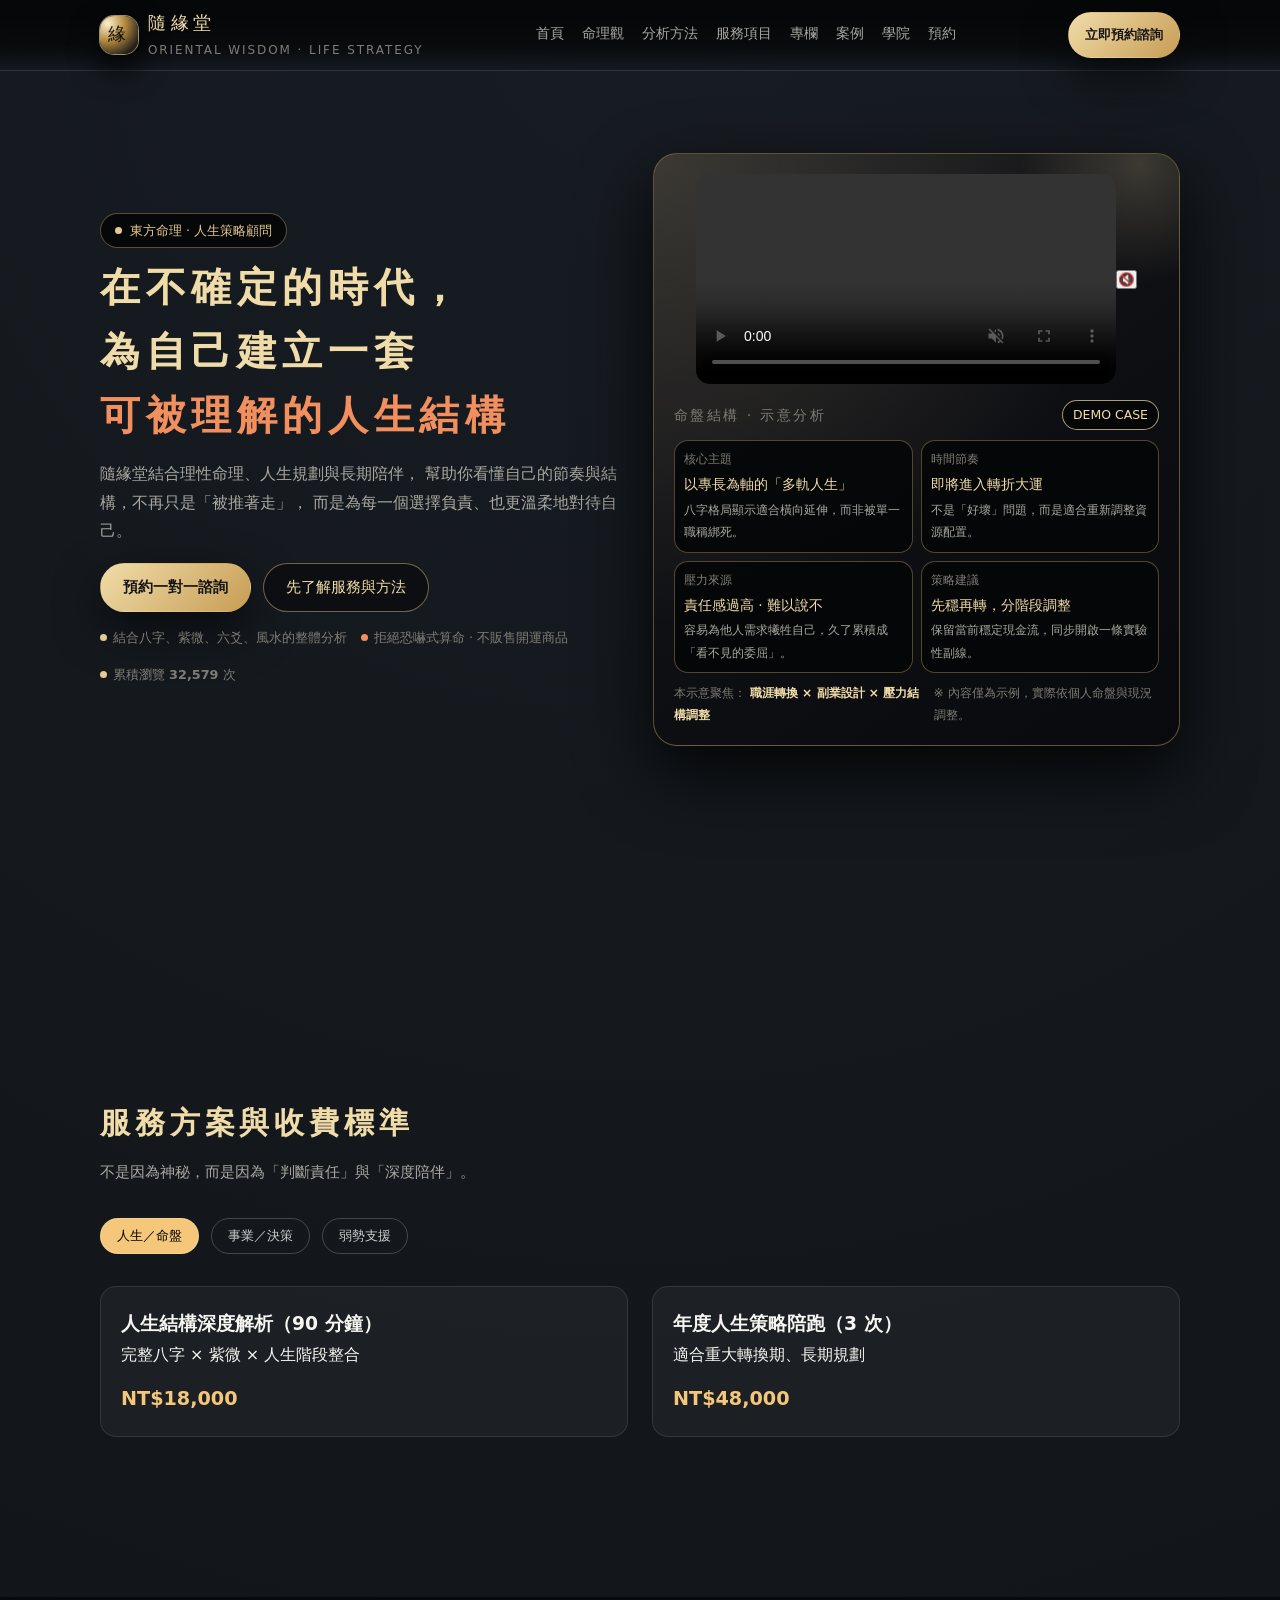
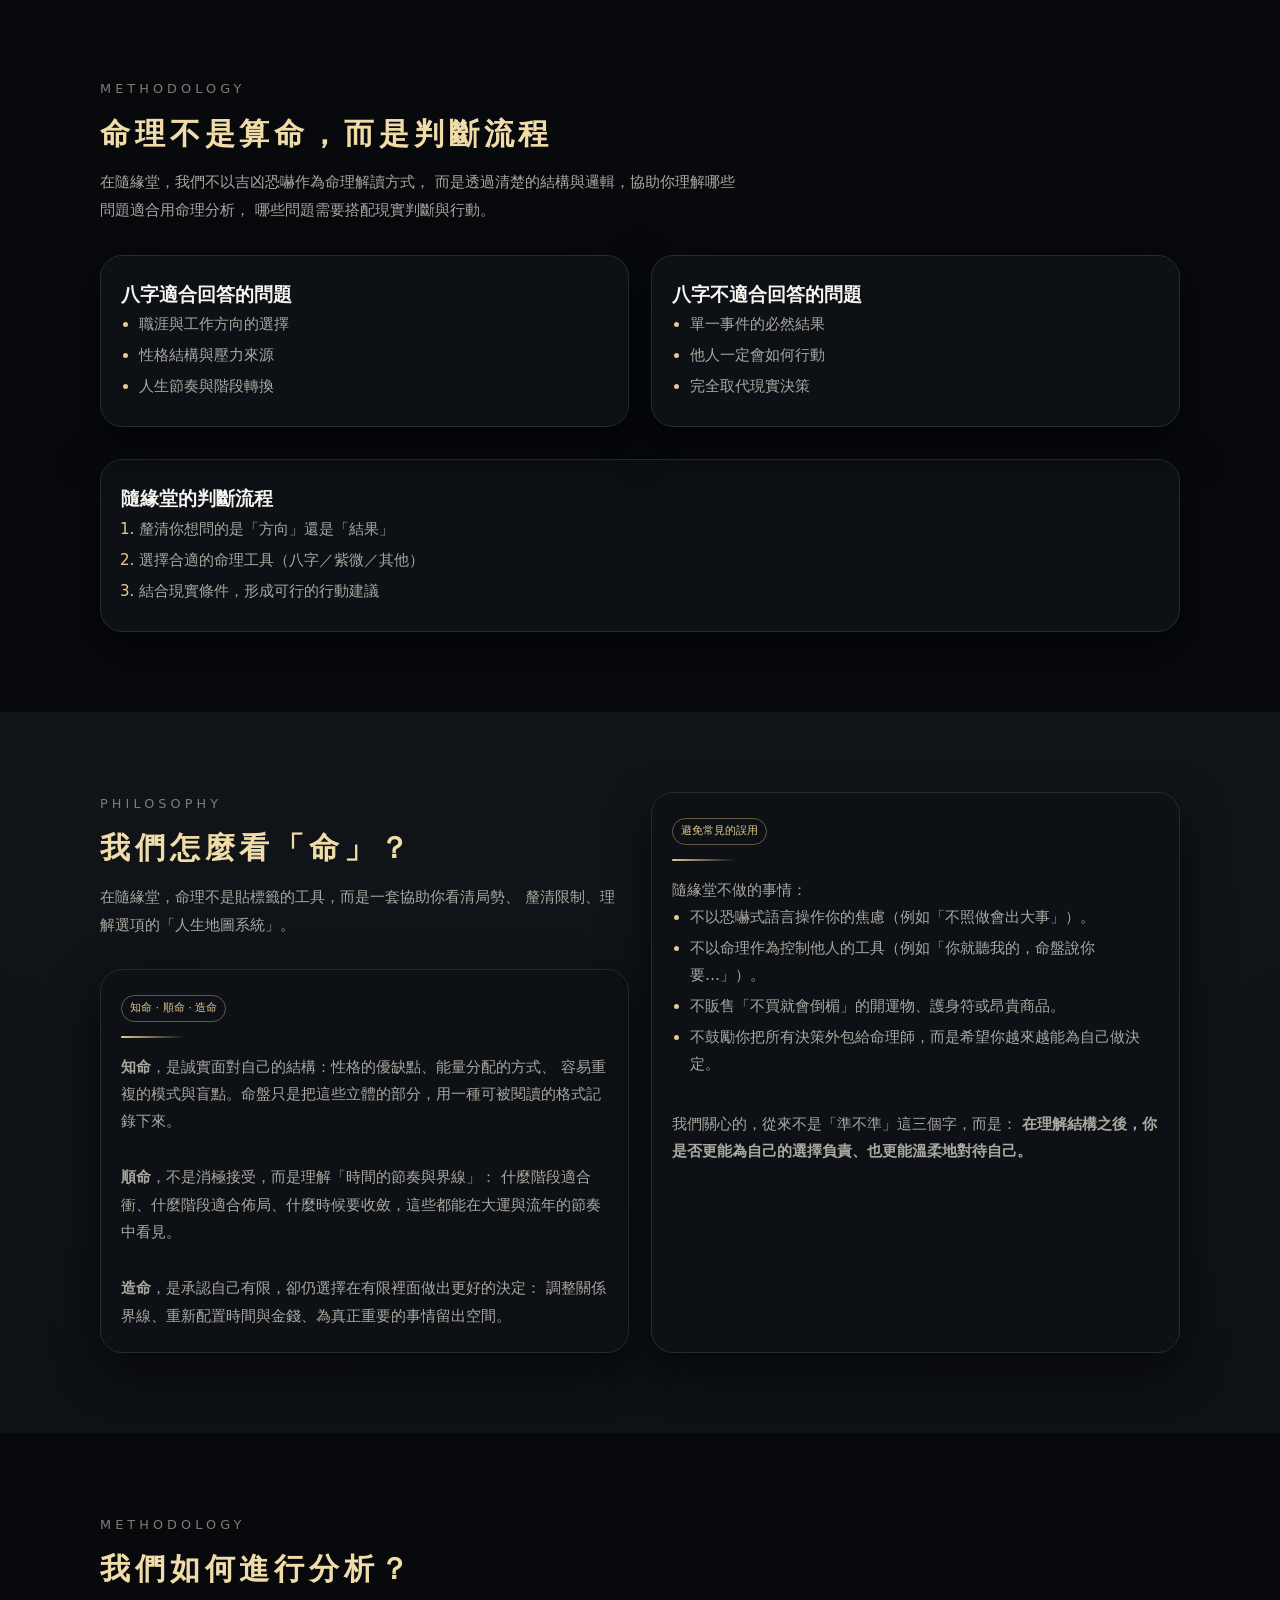
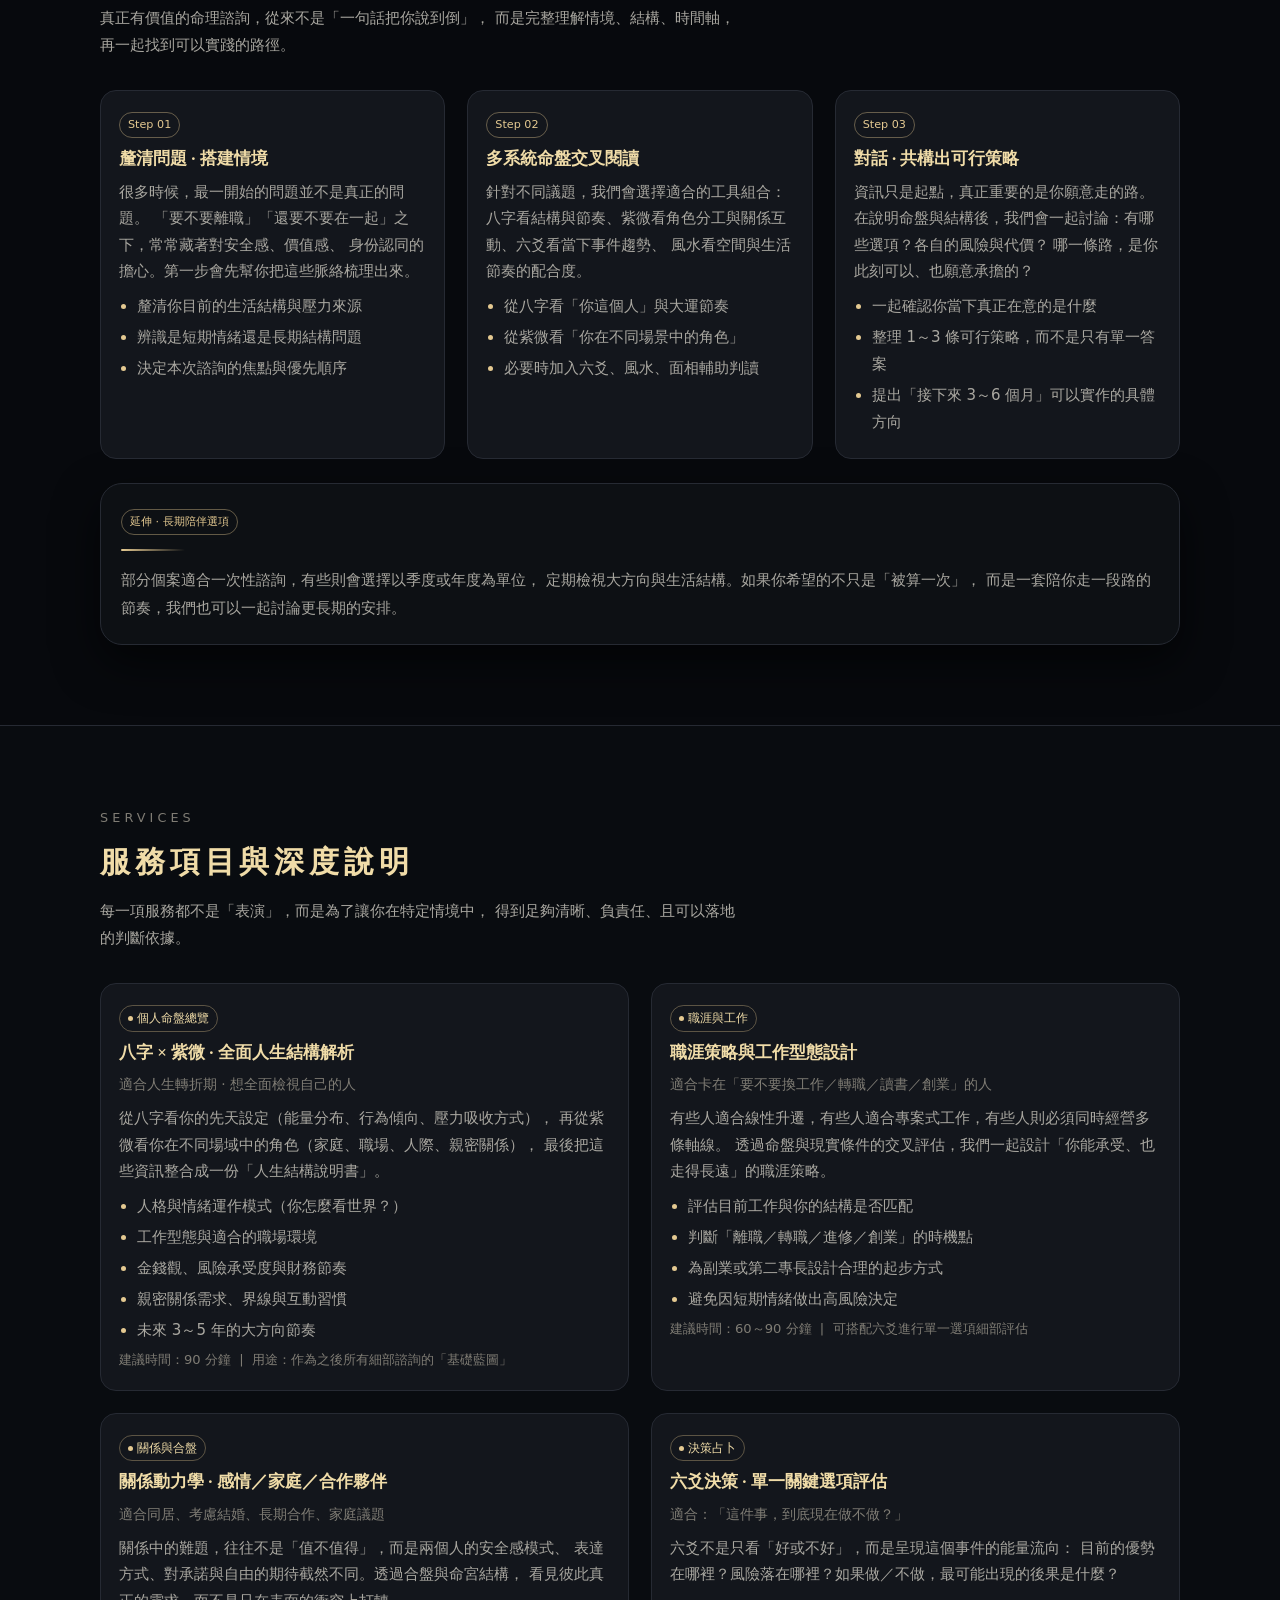
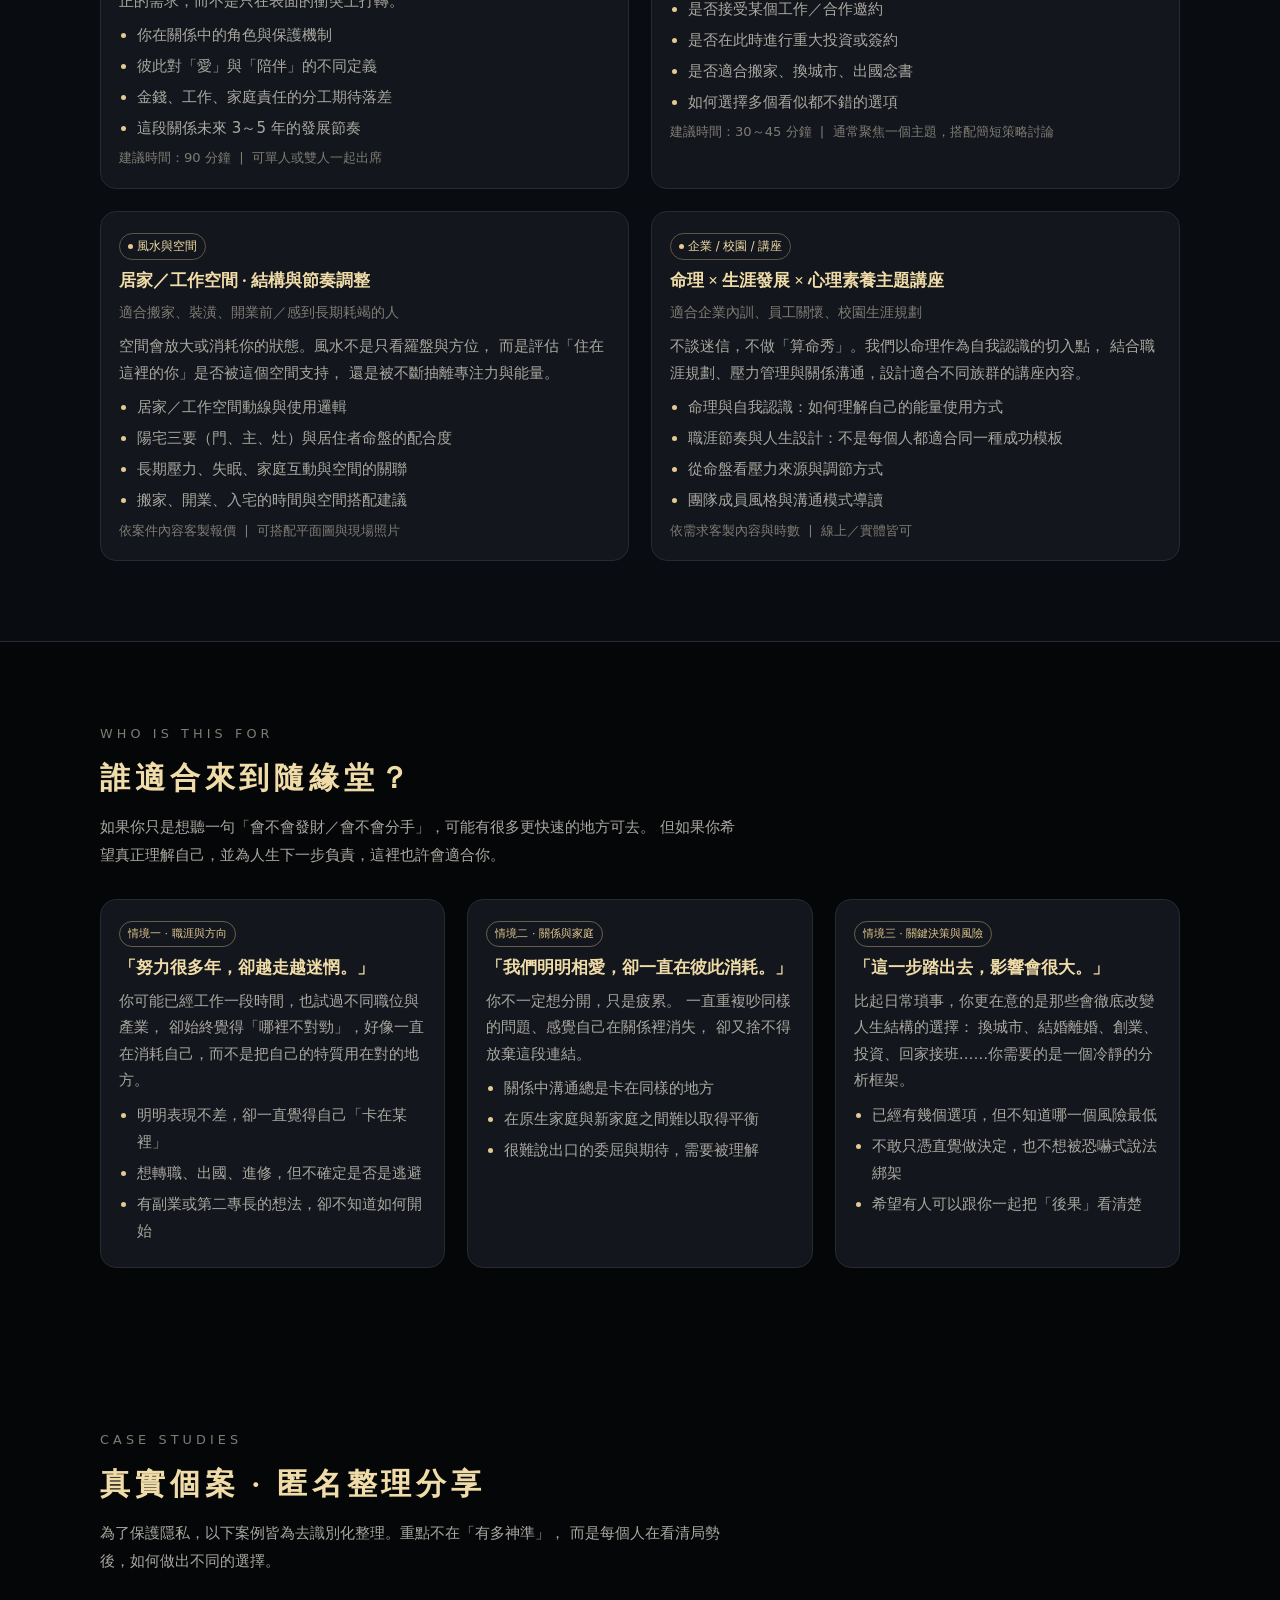
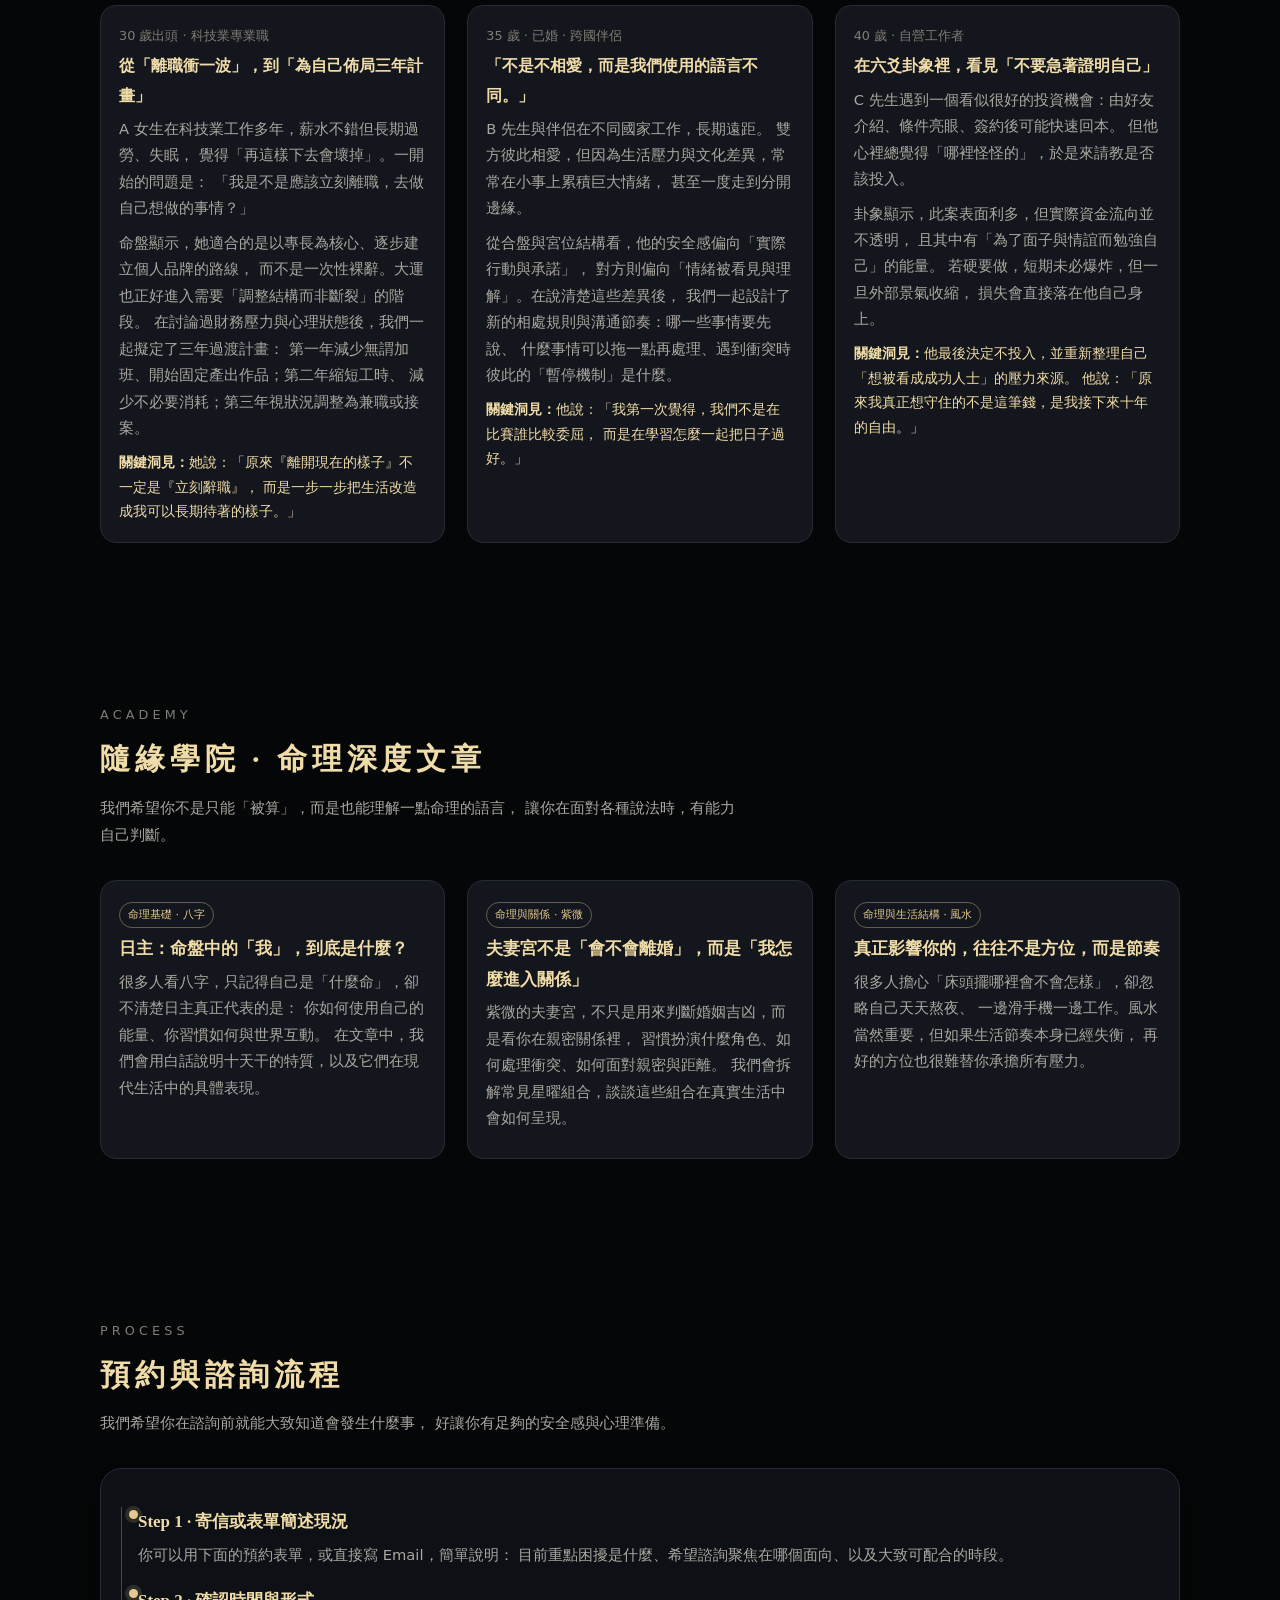
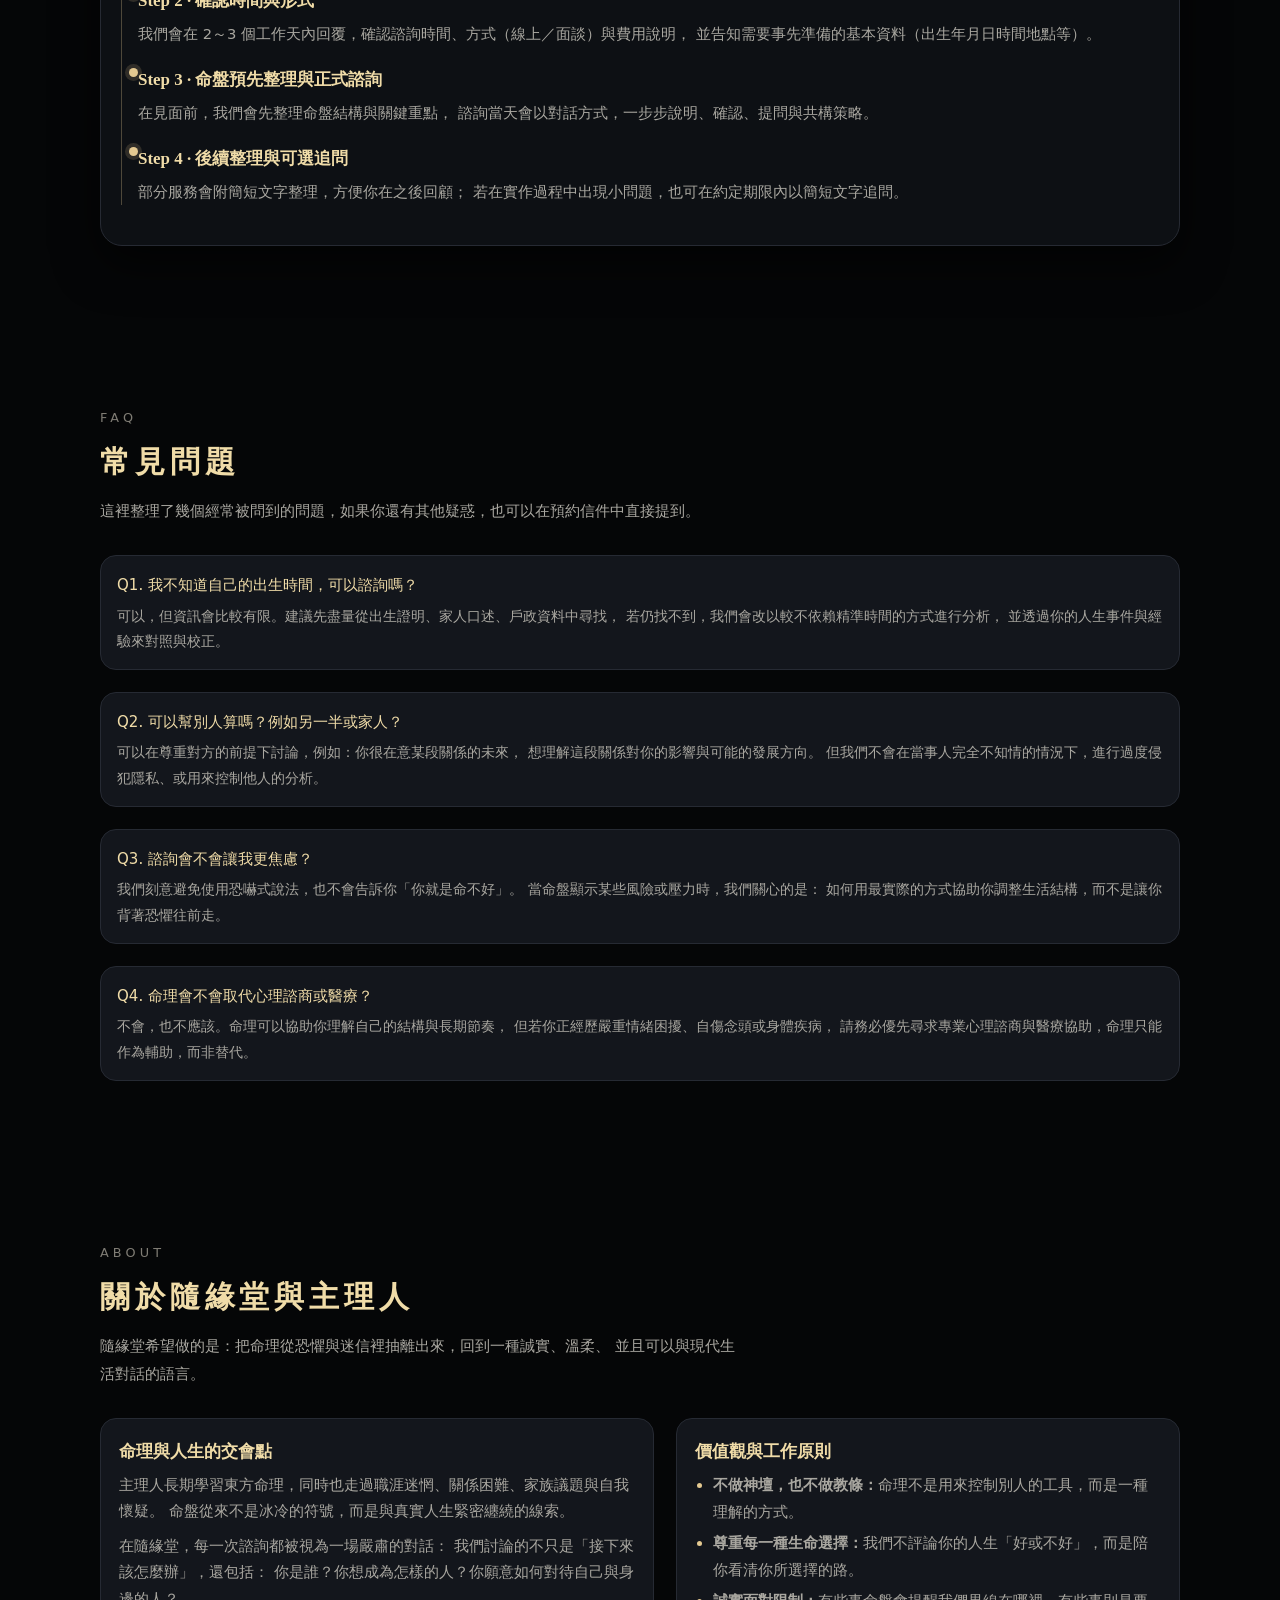
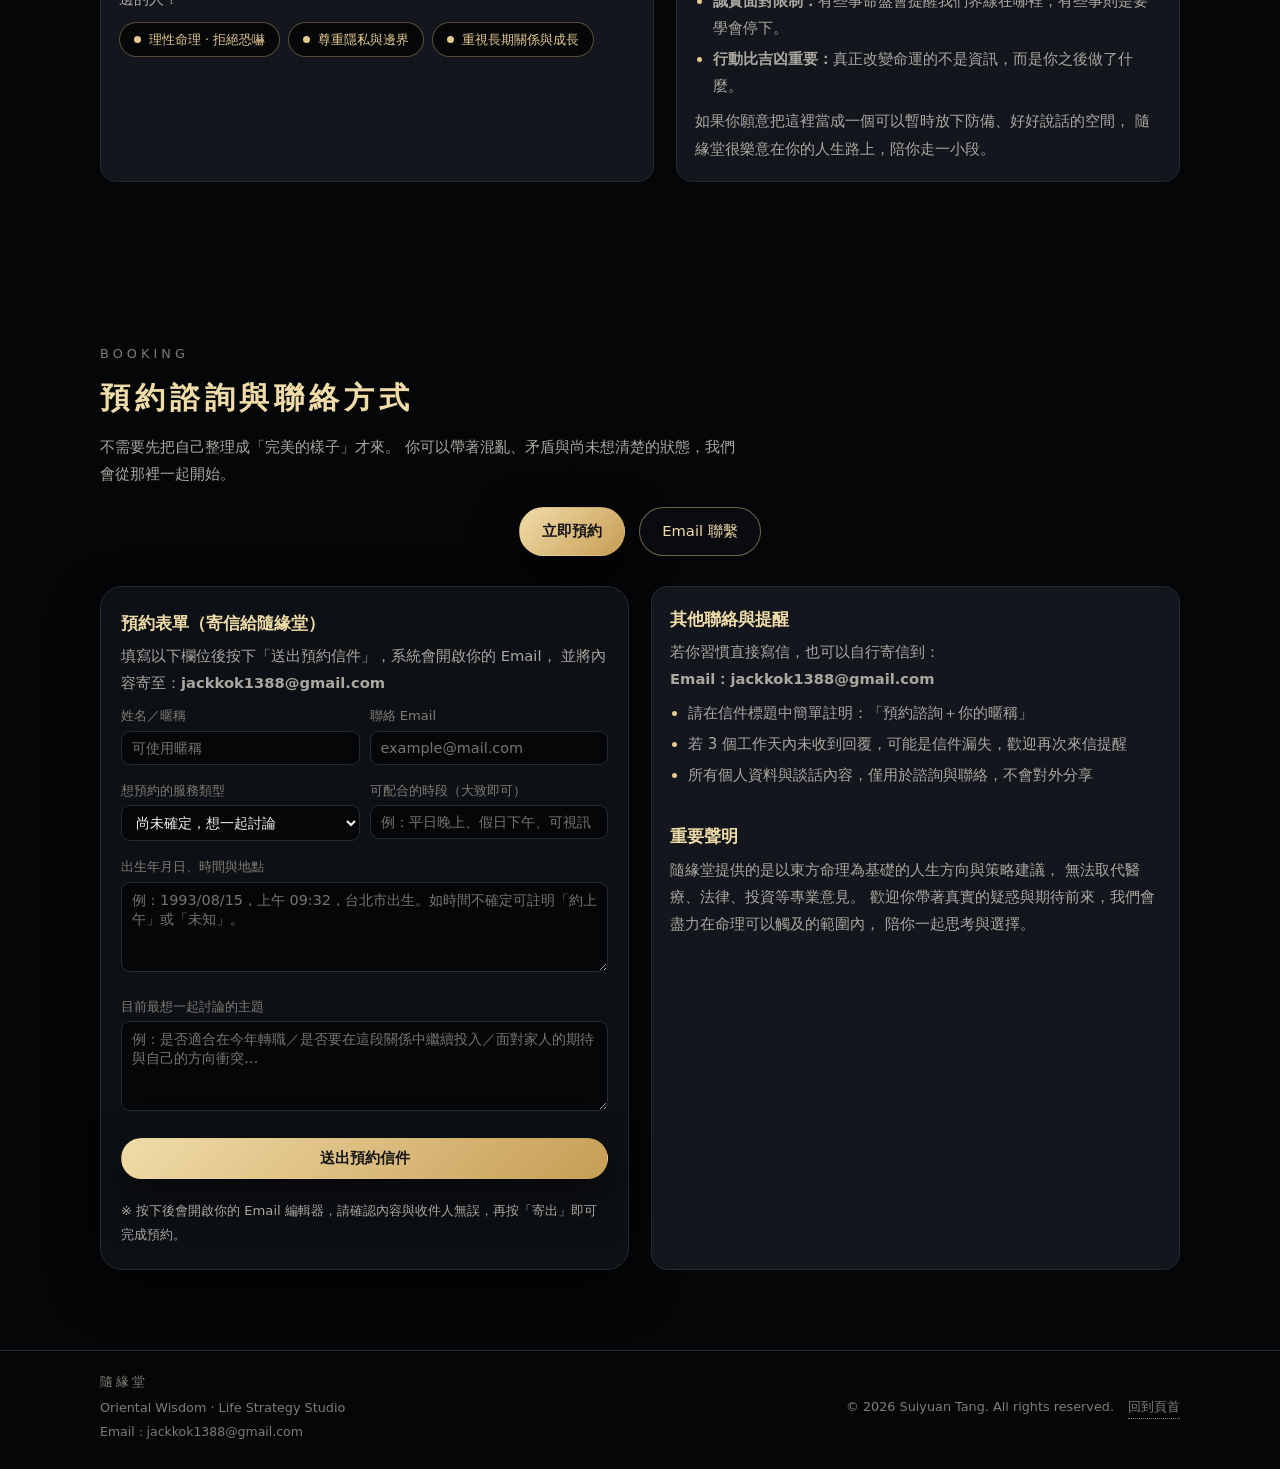
==== index.html @ 210691ee "Update index.html" ====
<!DOCTYPE html>
<html lang="zh-Hant">
<head>
 <title>隨緣堂｜八字分析・紫微斗數・風水命理全解析平台</title>

<meta name="description"
  content="隨緣堂提供八字、紫微斗數、六爻、風水、面相、皇極經世等命理分析與學習內容，包含免費排盤、命理百科與實例解析，打造專業且易懂的命理探索平台。" />

<link rel="canonical" href="https://artisticmagpkj54-oss.github.io/suiyuantang-mvp/" />
<meta name="robots" content="index, follow" />

<!-- Open Graph（LINE / FB） -->
<meta property="og:type" content="website" />
<meta property="og:title" content="隨緣堂｜八字・紫微斗數・風水命理平台" />
<meta property="og:description"
  content="結合東方命理與現代思維，提供八字、紫微斗數、六爻、風水等完整分析與學習內容。" />
<meta property="og:image"
  content="https://artisticmagpkj54-oss.github.io/suiyuantang-mvp/og.jpg" />
<meta property="og:url"
  content="https://artisticmagpkj54-oss.github.io/suiyuantang-m


  <link href="https://fonts.googleapis.com/css2?family=Noto+Sans+TC:wght@300;400;500;700&family=Noto+Serif+TC:wght@400;600;700&display=swap" rel="stylesheet"/>

  <style>
    :root {
      --bg-body: #050607;
      --bg-surface: #0d1014;
      --bg-soft: #13161c;
      --bg-soft-alt: #151922;
      --border-subtle: #262a33;
      --primary: #e4c991;          /* 金色 */
      --primary-soft: rgba(228,201,145,0.18);
      --primary-strong: #f0dca8;
      --accent: #f28f5e;           /* 暖橘 */
      --danger: #ff6b6b;
      --text-main: #f6f5f1;
      --text-muted: #a9a7a0;
      --text-soft: #7f7c74;
      --max-width: 1120px;
      --radius-lg: 22px;
      --radius-md: 16px;
      --radius-sm: 10px;
      --radius-pill: 999px;
      --shadow-strong: 0 28px 70px rgba(0, 0, 0, 0.85);
      --shadow-soft: 0 18px 45px rgba(0,0,0,0.6);
    }

    *, *::before, *::after {
      box-sizing: border-box;
      margin: 0;
      padding: 0;
    }

    body {
      font-family: 'Noto Sans TC', system-ui, -apple-system, BlinkMacSystemFont, sans-serif;
      background:
        radial-gradient(circle at top, #171c22 0, #050607 58%),
        #050607;
      color: var(--text-main);
      line-height: 1.8;
      -webkit-font-smoothing: antialiased;
    }

    img { max-width: 100%; display: block; }
    a { color: inherit; text-decoration: none; }

    .container {
      max-width: var(--max-width);
      margin: 0 auto;
      padding: 0 20px;
    }

    section {
      padding: 80px 0;
    }

    .section-header {
      margin-bottom: 30px;
    }

    .section-label {
      font-size: 0.8rem;
      letter-spacing: 0.32em;
      text-transform: uppercase;
      color: var(--text-soft);
      margin-bottom: 6px;
    }

    .section-title {
      font-family: 'Noto Serif TC', serif;
      font-size: 1.9rem;
      letter-spacing: 0.16em;
      color: var(--primary-strong);
      margin-bottom: 8px;
    }

    .section-subtitle {
      font-size: 0.96rem;
      color: var(--text-muted);
      max-width: 640px;
    }

    .pill {
      display: inline-flex;
      align-items: center;
      gap: 8px;
      padding: 5px 14px;
      border-radius: var(--radius-pill);
      border: 1px solid rgba(228,201,145,0.36);
      background: rgba(5,6,7,0.9);
      color: var(--primary);
      font-size: 0.8rem;
    }

    .pill-dot {
      width: 7px;
      height: 7px;
      border-radius: 999px;
      background: var(--primary);
    }

    .btn {
      display: inline-flex;
      align-items: center;
      justify-content: center;
      padding: 10px 22px;
      border-radius: var(--radius-pill);
      border: 1px solid transparent;
      font-size: 0.92rem;
      cursor: pointer;
      transition: all 0.18s ease;
      white-space: nowrap;
    }

    .btn-primary {
      background: linear-gradient(135deg, #f0dca8, #c79d55);
      color: #141315;
      box-shadow: var(--shadow-soft);
      font-weight: 600;
    }

    .btn-primary:hover {
      transform: translateY(-1px);
      box-shadow: 0 24px 60px rgba(0,0,0,0.8);
    }

    .btn-outline {
      border-color: rgba(228,201,145,0.46);
      color: var(--primary-strong);
      background: rgba(11,13,17,0.85);
    }

    .btn-outline:hover {
      background: rgba(23,26,33,0.95);
      box-shadow: 0 18px 38px rgba(0,0,0,0.7);
      transform: translateY(-1px);
    }

    .grid {
      display: grid;
      gap: 22px;
    }

    @media (min-width: 900px) {
      .grid-2 {
        grid-template-columns: repeat(2, minmax(0,1fr));
      }
      .grid-3 {
        grid-template-columns: repeat(3, minmax(0,1fr));
      }
    }

    .card {
      background: var(--bg-surface);
      border-radius: var(--radius-lg);
      border: 1px solid var(--border-subtle);
      box-shadow: var(--shadow-soft);
      padding: 22px 20px;
    }

    .card-soft {
      background: var(--bg-soft);
      border-radius: var(--radius-md);
      border: 1px solid var(--border-subtle);
      padding: 18px 18px;
    }

    .muted {
      color: var(--text-muted);
      font-size: 0.95rem;
    }

    .badge {
      display: inline-flex;
      align-items: center;
      padding: 2px 8px;
      border-radius: var(--radius-pill);
      border: 1px solid rgba(228,201,145,0.4);
      font-size: 0.7rem;
      color: var(--primary);
    }

    .divider {
      width: 64px;
      height: 2px;
      border-radius: 999px;
      background: linear-gradient(90deg, var(--primary), transparent);
      margin: 14px 0 16px;
    }

    /* Header */
    header {
      position: sticky;
      top: 0;
      z-index: 40;
      backdrop-filter: blur(18px);
      background: linear-gradient(to bottom, rgba(5,6,7,0.96), rgba(5,6,7,0.92), rgba(5,6,7,0.75), transparent);
      border-bottom: 1px solid rgba(62,67,80,0.7);
    }

    .nav {
      height: 70px;
      display: flex;
      align-items: center;
      justify-content: space-between;
    }

    .nav-left {
      display: flex;
      align-items: center;
      gap: 10px;
    }

    .logo-mark {
      width: 38px;
      height: 38px;
      border-radius: 14px;
      background:
        radial-gradient(circle at 20% 20%, #fdf1cf, #b68b3f 40%, #27211e 80%);
      display: flex;
      align-items: center;
      justify-content: center;
      box-shadow: 0 0 0 1px rgba(247,234,190,0.6), 0 14px 30px rgba(0,0,0,0.9);
      font-family: 'Noto Serif TC', serif;
      letter-spacing: 0.22em;
      font-size: 1.1rem;
      color: #15120f;
    }

    .logo-block-main {
      font-family: 'Noto Serif TC', serif;
      font-size: 1.1rem;
      letter-spacing: 0.26em;
      color: var(--primary-strong);
    }

    .logo-block-sub {
      font-size: 0.75rem;
      letter-spacing: 0.16em;
      text-transform: uppercase;
      color: var(--text-soft);
    }

    .nav-links {
      display: none;
      align-items: center;
      gap: 18px;
      font-size: 0.88rem;
      color: var(--text-muted);
    }

    .nav-links a {
      position: relative;
      padding-bottom: 2px;
    }

    .nav-links a::after {
      content: '';
      position: absolute;
      left: 0;
      bottom: 0;
      width: 0;
      height: 2px;
      border-radius: 999px;
      background: linear-gradient(90deg, var(--primary), transparent);
      transition: width 0.2s ease;
    }

    .nav-links a:hover::after {
      width: 100%;
    }

    .nav-cta {
      display: none;
      align-items: center;
      gap: 10px;
    }

    .nav-toggle {
      border: none;
      background: transparent;
      display: flex;
      flex-direction: column;
      gap: 4px;
      cursor: pointer;
    }

    .nav-toggle span {
      width: 20px;
      height: 2px;
      border-radius: 999px;
      background: var(--primary);
    }

    @media (min-width: 960px) {
      .nav-links { display: flex; }
      .nav-cta { display: flex; }
      .nav-toggle { display: none; }
    }

    .mobile-menu {
      display: none;
      position: fixed;
      inset: 70px 0 0 0;
      background: rgba(5,6,7,0.98);
      border-top: 1px solid rgba(62,67,80,0.7);
      padding: 18px 20px 26px;
      z-index: 35;
    }

    .mobile-menu.open {
      display: block;
    }

    .mobile-menu ul {
      list-style: none;
      display: flex;
      flex-direction: column;
      gap: 14px;
      font-size: 0.95rem;
      color: var(--text-main);
      margin-bottom: 14px;
    }

    /* Hero */
    #hero {
      padding-top: 82px;
      padding-bottom: 70px;
    }

    .hero-inner {
      display: grid;
      gap: 26px;
      align-items: center;
    }

    @media (min-width: 960px) {
      .hero-inner {
        grid-template-columns: 1fr 1fr;
      }
    }

    .hero-kicker {
      margin-bottom: 8px;
    }

    .hero-title {
      font-family: 'Noto Serif TC', serif;
      font-size: 2.5rem;
      line-height: 1.6;
      letter-spacing: 0.14em;
      color: var(--primary-strong);
      margin-bottom: 12px;
    }

    .hero-title span {
      color: var(--accent);
    }

    .hero-lead {
      font-size: 0.98rem;
      color: var(--text-muted);
      max-width: 520px;
      margin-bottom: 18px;
    }

    .hero-actions {
      display: flex;
      flex-wrap: wrap;
      gap: 12px;
      margin-bottom: 14px;
    }

    .hero-meta {
      display: flex;
      flex-wrap: wrap;
      gap: 14px;
      font-size: 0.8rem;
      color: var(--text-soft);
    }

    .hero-meta-item {
      display: inline-flex;
      align-items: center;
      gap: 6px;
    }

    .hero-dot {
      width: 7px;
      height: 7px;
      border-radius: 999px;
      background: var(--primary);
    }

    .hero-card {
      position: relative;
      padding: 20px 20px 18px;
      border-radius: 24px;
      background:
        radial-gradient(circle at top left, rgba(240,220,168,0.18), transparent 60%),
        linear-gradient(145deg, #14151a, #090a0d);
      border: 1px solid rgba(129,110,70,0.7);
      box-shadow: var(--shadow-strong);
      overflow: hidden;
    }

    .hero-card::before {
      content: '';
      position: absolute;
      width: 260px;
      height: 260px;
      border-radius: 50%;
      background: radial-gradient(circle, rgba(240,220,168,0.4), transparent 65%);
      top: -120px;
      right: -90px;
      opacity: 0.5;
      pointer-events: none;
    }

    .hero-card-inner {
      position: relative;
      z-index: 1;
    }

    .hero-card-header {
      display: flex;
      justify-content: space-between;
      align-items: center;
      margin-bottom: 10px;
    }

    .hero-card-title {
      font-size: 0.86rem;
      letter-spacing: 0.18em;
      text-transform: uppercase;
      color: var(--text-soft);
    }

    .hero-chip {
      font-size: 0.78rem;
      padding: 3px 10px;
      border-radius: 999px;
      border: 1px solid rgba(240,220,168,0.7);
      color: var(--primary-strong);
      background: rgba(5,6,7,0.9);
    }

    .hero-grid {
      display: grid;
      grid-template-columns: repeat(2, minmax(0,1fr));
      gap: 8px;
      margin-bottom: 10px;
    }

    .hero-slab {
      border-radius: 14px;
      border: 1px solid rgba(92,78,52,0.9);
      background: rgba(5,6,7,0.9);
      padding: 8px 9px;
    }

    .hero-slab-label {
      font-size: 0.72rem;
      color: var(--text-soft);
      margin-bottom: 2px;
    }

    .hero-slab-value {
      font-size: 0.86rem;
      color: var(--primary-strong);
      margin-bottom: 2px;
    }

    .hero-slab-desc {
      font-size: 0.78rem;
      color: var(--text-muted);
    }

    .hero-card-footer {
      display: flex;
      justify-content: space-between;
      align-items: center;
      font-size: 0.76rem;
      color: var(--text-soft);
      gap: 10px;
    }

    .hero-card-footer strong {
      color: var(--primary-strong);
    }
<section id="services">

<section id="articles" style="margin-top: 64px;">
  <h2>命理學習專欄｜八字新手入門</h2>

  <p style="max-width: 720px;">
    隨緣堂致力於以理性、清晰的方式，帶你理解八字、紫微斗數等東方命理系統。
    以下內容特別適合<strong>沒有命理基礎的新手</strong>，一步步建立判斷邏輯，而不是迷信結果。
  </p>

  <div style="display: grid; gap: 24px; max-width: 900px;">

    <article>
      <h3>
        <a href="article-bazi-intro.html">
          八字是什麼？新手一次看懂八字命盤的基礎原理
        </a>
      </h3>
      <p>
        從零開始說明八字的基本結構、天干地支與五行概念，
        適合完全沒接觸過命理的人閱讀。
      </p>
    </article>

    <article>
      <h3>
        <a href="article-bazi-no-birth-time.html">
          不知道出生時辰，八字還準嗎？
        </a>
      </h3>
      <p>
        沒有出生時辰是不是就不能看八字？
        從實務角度說明準確度影響與命理師的處理方式。
      </p>
    </article>

  </div>

  <p style="margin-top: 24px;">
    👉 <a href="article-bazi-intro.html">查看所有八字入門文章</a>
  </p>
</section>
   <section id="pricing">
  <div class="container">
    <div class="section-header">
      <div class="section-label">PRICING</div>
      <h2 class="section-title">諮詢價目說明</h2>
      <p class="section-subtitle">
        本堂各項諮詢服務，依所需準備時間、命理層次與結構複雜度定價，
        非以諮詢時間長短作為唯一計價標準。
      </p>
    </div>

    <div class="grid grid-2">

      <!-- 命局 -->
      <div class="card-soft">
        <h3>四柱命局結構解析</h3>
        <p class="muted">八字命局鑑定</p>
        <ul class="list">
          <li>命局結構與用神取向判讀</li>
          <li>性格根源與行事模式分析</li>
          <li>可承擔方向與限制邊界</li>
        </ul>
        <strong>NT$ 6,800</strong>
      </div>

      <!-- 大運 -->
      <div class="card-soft">
        <h3>大運流轉與人生階段判讀</h3>
        <p class="muted">人生節奏分析</p>
        <ul class="list">
          <li>順勢期、停滯期、轉折期判斷</li>
          <li>不作年度吉凶預言</li>
        </ul>
        <strong>NT$ 4,800</strong>
      </div>

      <!-- 六爻單項 -->
      <div class="card-soft">
        <h3>六爻卦象決策判讀</h3>
        <p class="muted">單一事項</p>
        <ul class="list">
          <li>是否適合當下行動</li>
          <li>事件阻力與變化方向</li>
        </ul>
        <strong>NT$ 3,600 / 件</strong>
      </div>

      <!-- 六爻多選 -->
      <div class="card-soft">
        <h3>六爻多選項比較判斷</h3>
        <p class="muted">2–3 選項</p>
        <ul class="list">
          <li>比較各選項風險結構</li>
          <li>判斷可承擔後果</li>
        </ul>
        <strong>NT$ 6,000</strong>
      </div>

      <!-- 關係 -->
      <div class="card-soft">
        <h3>人際關係結構分析</h3>
        <p class="muted">感情・家庭・合作</p>
        <ul class="list">
          <li>互動模式與衝突來源</li>
          <li>可磨合與結構性不合</li>
        </ul>
        <strong>NT$ 8,800</strong>
      </div>

      <!-- 陽宅 -->
      <div class="card-soft">
        <h3>陽宅堪輿鑑定</h3>
        <p class="muted">形勢 × 理氣 × 人宅相應</p>
        <ul class="list">
          <li>外局形勢與坐向分析</li>
          <li>內局門、主、灶配置</li>
          <li>人宅是否相應</li>
        </ul>
        <strong>NT$ 18,000 – 36,000</strong>
      </div>

      <!-- 年度 -->
      <div class="card-soft">
        <h3>人生結構年度追蹤解析</h3>
        <p class="muted">年度制</p>
        <ul class="list">
          <li>年度方向回顧與修正</li>
          <li>結構性調整建議</li>
        </ul>
        <strong>NT$ 48,000 / 年</strong>
      </div>

      <!-- 特殊 -->
      <div class="card-soft">
        <h3>特殊人生狀況命理判讀</h3>
        <p class="muted">申請制</p>
        <p>
          僅限特殊或困難人生狀況，需經申請評估後安排，
          非一般公開服務項目。
        </p>
        <strong>依評估安排</strong>
      </div>

    </div>
  </div>
</section>

  <div class="container">
    <div class="section-header">
      <div class="section-label">SERVICES</div>
      <h2 class="section-title">服務項目</h2>
      <p class="section-subtitle">
        隨緣堂所提供之各項服務，皆以正統命理與堪輿學理為基礎，
        重在結構判讀、取捨分析與實際可行性，而非吉凶渲染或心理安慰。
      </p>
    </div>

    <div class="grid grid-2">

      <!-- 四柱命局 -->
      <div class="card-soft">
        <h3>四柱命局結構解析</h3>
        <p class="muted">八字命局鑑定</p>
        <p>
          以四柱干支為基礎，解析命局之強弱、寒燥、氣勢流向與格局結構，
          判斷一個人先天可承擔之人生方向與限制邊界。
        </p>
        <ul class="list">
          <li>命局結構與用神取向判讀</li>
          <li>性格根源與行事模式分析</li>
          <li>可行發展方向與不宜勉強之處</li>
          <li>區分「可調整」與「命局本質」</li>
        </ul>
      </div>

      <!-- 大運 -->
      <div class="card-soft">
        <h3>大運流轉與人生階段判讀</h3>
        <p class="muted">人生節點與運勢結構分析</p>
        <p>
          以命局為本，分析大運交替對人生方向之影響，
          判斷不同階段適合推進、調整或收斂之重點。
        </p>
        <ul class="list">
          <li>人生轉折期與停滯期判斷</li>
          <li>順勢與逆勢之結構分析</li>
          <li>不做年度吉凶預言</li>
        </ul>
      </div>

      <!-- 六爻 -->
      <div class="card-soft">
        <h3>六爻卦象決策判讀</h3>
        <p class="muted">單一事項判斷</p>
        <p>
          針對具體且明確之事件，透過卦象結構分析其可行性、
          阻力來源與後續變化方向。
        </p>
        <ul class="list">
          <li>是否適合當下行動</li>
          <li>事件發展之關鍵節點</li>
          <li>非吉凶預言，僅供決策參考</li>
        </ul>
      </div>

      <!-- 關係 -->
      <div class="card-soft">
        <h3>人際關係結構分析</h3>
        <p class="muted">感情・家庭・合作關係</p>
        <p>
          從命局與互動結構角度，分析雙方在關係中的角色分工、
          衝突來源與可磨合空間。
        </p>
        <ul class="list">
          <li>關係互動模式判讀</li>
          <li>衝突是否屬結構性問題</li>
          <li>可磨合與不可久持之區分</li>
        </ul>
      </div>

      <!-- 陽宅 -->
      <div class="card-soft">
        <h3>陽宅堪輿鑑定</h3>
        <p class="muted">形勢 × 理氣 × 人宅相應</p>
        <p>
          依傳統堪輿理論，從外在形勢、內部格局與居住者條件三者合參，
          判斷住宅是否得氣、可久居、能承人。
        </p>
        <ul class="list">
          <li>外局形勢：坐向、明堂、水勢、氣口</li>
          <li>內局配置：門、主、灶、房位動線</li>
          <li>理氣推演與人宅相應分析</li>
          <li>明確區分可調與不可調之處</li>
        </ul>
      </div>

      <!-- 長期 -->
      <div class="card-soft">
        <h3>人生結構年度追蹤解析</h3>
        <p class="muted">長期陪伴制</p>
        <p>
          適合已完成完整命局分析者，
          以年度為單位追蹤人生結構變化與方向調整。
        </p>
        <ul class="list">
          <li>大運與現實狀況對照</li>
          <li>方向修正與節奏調整</li>
          <li>不替代個人決策</li>
        </ul>
      </div>

      <!-- 特殊 -->
      <div class="card-soft">
        <h3>特殊人生狀況命理判讀</h3>
        <p class="muted">申請制</p>
        <p>
          針對特殊或困難狀況所設之非公開項目，
          需經申請評估後安排。
        </p>
      </div>

    </div>
  </div>
</section>
    /* Section backgrounds */
    #philosophy {
      background: radial-gradient(circle at top, rgba(21,25,33,0.7), rgba(8,10,13,1));
      border-top: 1px solid var(--border-subtle);
      border-bottom: 1px solid var(--border-subtle);
    }

    #methodology {
      background: #07090d;
    }

    #services {
      background: #090c10;
      border-top: 1px solid var(--border-subtle);
      border-bottom: 1px solid var(--border-subtle);
    }

    #who, #academy, #cases, #process, #faq, #about, #booking {
      background: #050607;
    }

    .list {
      padding-left: 1.2em;
      color: var(--text-muted);
      font-size: 0.94rem;
    }

    .list li {
      margin-bottom: 4px;
    }

    .list li::marker {
      color: var(--primary);
    }

    .tag {
      display: inline-flex;
      align-items: center;
      padding: 2px 8px;
      border-radius: var(--radius-pill);
      border: 1px solid rgba(228,201,145,0.35);
      font-size: 0.72rem;
      color: var(--primary-strong);
      margin-right: 6px;
      margin-bottom: 6px;
    }

    .tag-dot {
      width: 5px;
      height: 5px;
      background: var(--primary);
      border-radius: 999px;
      margin-right: 4px;
    }

    .service-title {
      font-family: 'Noto Serif TC', serif;
      font-size: 1.06rem;
      margin-bottom: 4px;
      color: var(--primary-strong);
    }

    .service-sub {
      font-size: 0.86rem;
      color: var(--text-soft);
      margin-bottom: 8px;
    }

    .service-body {
      font-size: 0.92rem;
      color: var(--text-muted);
      margin-bottom: 8px;
    }

    .service-meta {
      font-size: 0.82rem;
      color: var(--text-soft);
      margin-top: 4px;
    }

    .case-title {
      font-family: 'Noto Serif TC', serif;
      font-size: 1.02rem;
      margin-bottom: 6px;
      color: var(--primary-strong);
    }

    .case-label {
      font-size: 0.8rem;
      color: var(--text-soft);
      margin-bottom: 4px;
    }

    .case-body {
      font-size: 0.92rem;
      color: var(--text-muted);
      margin-bottom: 8px;
    }

    .case-insight {
      font-size: 0.86rem;
      color: var(--primary-strong);
    }

    .pill-row {
      display: flex;
      flex-wrap: wrap;
      gap: 8px;
      margin-top: 10px;
    }

    .timeline {
      border-left: 1px solid rgba(228,201,145,0.3);
      padding-left: 16px;
      margin-top: 16px;
    }

    .timeline-step {
      margin-bottom: 18px;
      position: relative;
    }

    .timeline-step::before {
      content: '';
      position: absolute;
      left: -9px;
      top: 3px;
      width: 9px;
      height: 9px;
      border-radius: 999px;
      background: var(--primary);
      box-shadow: 0 0 0 4px rgba(228,201,145,0.16);
    }

    .faq-item {
      padding: 16px 16px 14px;
      border-radius: var(--radius-md);
      border: 1px solid var(--border-subtle);
      background: var(--bg-soft);
    }

    .faq-q {
      font-size: 0.94rem;
      color: var(--primary-strong);
      margin-bottom: 4px;
    }

    .faq-a {
      font-size: 0.9rem;
      color: var(--text-muted);
    }

    .about-grid {
      display: grid;
      gap: 22px;
    }

    @media (min-width: 860px) {
      .about-grid {
        grid-template-columns: minmax(0,1.1fr) minmax(0,1fr);
      }
    }


    .cta-row {
      display: flex;
      gap: 14px;
      justify-content: center;
      flex-wrap: wrap;
      margin: 18px 0 0;
    }

    .booking-form {
      display: grid;
      gap: 14px;
      font-size: 0.9rem;
      color: var(--text-muted);
    }

    .form-row {
      display: grid;
      gap: 10px;
    }

    @media (min-width: 720px) {
      .form-row {
        grid-template-columns: repeat(2, minmax(0,1fr));
      }
    }

    .form-field label {
      display: block;
      font-size: 0.82rem;
      color: var(--text-soft);
      margin-bottom: 3px;
    }

    .form-input, .form-textarea, .form-select {
      width: 100%;
      border-radius: 9px;
      border: 1px solid var(--border-subtle);
      background: #050608;
      padding: 8px 10px;
      color: var(--text-main);
      font-family: inherit;
      font-size: 0.9rem;
      outline: none;
      transition: border-color 0.16s ease, box-shadow 0.16s ease, background 0.16s ease;
    }

    .form-input:focus, .form-textarea:focus, .form-select:focus {
      border-color: var(--primary);
      box-shadow: 0 0 0 1px rgba(228,201,145,0.5);
      background: #070a0e;
    }

    .form-textarea {
      min-height: 90px;
      resize: vertical;
    }

    footer {
      border-top: 1px solid var(--border-subtle);
      background: #050607;
      padding: 20px 0 26px;
      font-size: 0.8rem;
      color: var(--text-soft);
    }

    .footer-inner {
      display: flex;
      flex-direction: column;
      gap: 8px;
    }

    @media (min-width: 780px) {
      .footer-inner {
        flex-direction: row;
        justify-content: space-between;
        align-items: center;
      }
    }

    .footer-brand {
      display: flex;
      flex-direction: column;
      gap: 2px;
    }

    .footer-links {
      display: flex;
      flex-wrap: wrap;
      gap: 14px;
    }

    .footer-links a {
      border-bottom: 1px dotted rgba(161,155,140,0.8);
      font-size: 0.8rem;
    }

    html {
      scroll-behavior: smooth;
    }
  .pricing-tabs {
  display: flex;
  gap: 12px;
  margin: 32px 0;
}

.tab-btn {
  padding: 8px 16px;
  border-radius: 999px;
  border: 1px solid rgba(255,255,255,0.2);
  background: transparent;
  color: #ccc;
  cursor: pointer;
}

.tab-btn.active {
  background: #f5c77a;
  color: #000;
}

.pricing-group {
  display: none;
  gap: 24px;
  margin-top: 24px;
}

.pricing-group.active {
  display: grid;
  grid-template-columns: repeat(auto-fit, minmax(240px,1fr));
}

.price-card {
  background: rgba(255,255,255,0.04);
  border: 1px solid rgba(255,255,255,0.1);
  padding: 20px;
  border-radius: 16px;
}

.price-card strong {
  display: block;
  margin-top: 12px;
  font-size: 1.2rem;
  color: #f5c77a;
}

.price-card.charity {
  border-style: dashed;
  opacity: 0.85;
}

  
.hero-video-wrap{
  display:flex;
  justify-content:center;
  align-items:center;
  position:relative;
}
.hero-video{
  width:100%;
  max-width:420px;
  border-radius:14px;
}
</style>

</head>
<body><section style="position:absolute;left:-9999px;top:-9999px;height:1px;width:1px;overflow:hidden;">
  <h1>隨緣堂 東方命理人生策略顧問</h1>
  <p>
    隨緣堂專注於八字命理、紫微斗數、六爻占卜與風水分析，
    提供人生方向、職涯選擇、感情關係與重大決策的命理顧問服務。
    不以恐嚇、不販售迷信商品，而是協助你在理解結構後做出負責任的選擇。
  </p>
</section>


<!-- ===================== Header ===================== -->
<header>
  <div class="container">
    <nav class="nav">
      <div class="nav-left">
        <div class="logo-mark">緣</div>
        <div>
          <div class="logo-block-main">隨緣堂</div>
          <div class="logo-block-sub">ORIENTAL WISDOM · LIFE STRATEGY</div>
        </div>
      </div>

      <div class="nav-links">
        <a href="#hero">首頁</a>
        <a href="#philosophy">命理觀</a>
        <a href="#methodology">分析方法</a>
        <a href="#services">服務項目</a>
     <a href="column.html">專欄</a>


      <a href="#cases">案例</a>
        <a href="#academy">學院</a>
        <a href="#booking">預約</a>
      </div>

      <div class="nav-cta">
        <a
          href="mailto:jackkok1388@gmail.com?subject=%E9%9A%A8%E7%B7%A3%E5%A0%82%E9%A0%90%E7%B4%84%E8%AB%AE%E8%A9%A2&body=%E6%82%A8%E5%A5%BD%EF%BC%8C%E6%83%B3%E9%A0%90%E7%B4%84%E9%9A%A8%E7%B7%A3%E5%A0%82%E5%91%BD%E7%90%86%E8%AB%AE%E8%A9%A2%E3%80%82%0A%0A%E5%A7%93%E5%90%8D%EF%BC%9A%0A%E5%87%BA%E7%94%9F%E5%B9%B4%E6%9C%88%E6%97%A5%E3%80%81%E6%99%82%E9%96%93%E3%80%81%E5%87%BA%E7%94%9F%E5%9C%B0%EF%BC%9A%0A%E7%9B%AE%E5%89%8D%E6%83%B3%E8%A8%8E%E8%AB%96%E7%9A%84%E4%B8%BB%E9%A1%8C%EF%BC%9A%0A%E5%8F%AF%E9%85%8D%E5%90%88%E7%9A%84%E6%99%82%E6%AE%B5%EF%BC%9A"
          class="btn btn-primary"
          style="font-size:0.84rem;padding-inline:16px;"
        >
          立即預約諮詢
        </a>
      </div>

      <button class="nav-toggle" id="navToggle" aria-label="開啟選單">
        <span></span><span></span><span></span>
      </button>
    </nav>
  </div>

  <div class="mobile-menu" id="mobileMenu">
    <ul>
      <li><a href="#hero">首頁</a></li>
      <li><a href="#philosophy">命理觀</a></li>
      <li><a href="#methodology">分析方法</a></li>
      <li><a href="#services">服務項目</a></li>
    <li><a href="column.html">專欄</a></li>

    <li><a href="#who">適合對象</a></li>
      <li><a href="#cases">案例分享</a></li>
      <li><a href="#academy">隨緣學院</a></li>
      <li><a href="#booking">預約與聯絡</a></li>
    </ul>
    <a
      href="mailto:jackkok1388@gmail.com?subject=%E9%9A%A8%E7%B7%A3%E5%A0%82%E9%A0%90%E7%B4%84%E8%AB%AE%E8%A9%A2&body=%E6%82%A8%E5%A5%BD%EF%BC%8C%E6%83%B3%E9%A0%90%E7%B4%84%E9%9A%A8%E7%B7%A3%E5%A0%82%E5%91%BD%E7%90%86%E8%AB%AE%E8%A9%A2%E3%80%82"
      class="btn btn-primary"
      style="width:100%;margin-top:10px;"
    >
      寄信預約
    </a>
  </div>
</header>

<!-- ===================== Hero ===================== -->
<section id="hero">
  <div class="container hero-inner">
    <div>
      <div class="hero-kicker">
        <span class="pill">
          <span class="pill-dot"></span>
          東方命理 · 人生策略顧問
        </span>
      </div>

      <h1 class="hero-title">
        在不確定的時代，<br />
        為自己建立一套<br />
        <span>可被理解的人生結構</span>
      </h1>

      <p class="hero-lead">
        隨緣堂結合理性命理、人生規劃與長期陪伴，
        幫助你看懂自己的節奏與結構，不再只是「被推著走」，
        而是為每一個選擇負責、也更溫柔地對待自己。
      </p>

      <div class="hero-actions">
        <a
          href="mailto:jackkok1388@gmail.com?subject=%E9%9A%A8%E7%B7%A3%E5%A0%82%E9%A0%90%E7%B4%84%E8%AB%AE%E8%A9%A2&body=%E6%82%A8%E5%A5%BD%EF%BC%8C%E6%83%B3%E9%A0%90%E7%B4%84%E9%9A%A8%E7%B7%A3%E5%A0%82%E5%91%BD%E7%90%86%E8%AB%AE%E8%A9%A2%E3%80%82%0A%0A%E5%A7%93%E5%90%8D%EF%BC%9A%0A%E5%87%BA%E7%94%9F%E5%B9%B4%E6%9C%88%E6%97%A5%E3%80%81%E6%99%82%E9%96%93%E3%80%81%E5%87%BA%E7%94%9F%E5%9C%B0%EF%BC%9A%0A%E7%9B%AE%E5%89%8D%E6%83%B3%E8%A8%8E%E8%AB%96%E7%9A%84%E4%B8%BB%E9%A1%8C%EF%BC%9A%0A%E5%8F%AF%E9%85%8D%E5%90%88%E7%9A%84%E6%99%82%E6%AE%B5%EF%BC%9A"
          class="btn btn-primary"
        >
          預約一對一諮詢
        </a>
        <a href="#services" class="btn btn-outline">
          先了解服務與方法
        </a>
      </div>

      <div class="hero-meta">
        <div class="hero-meta-item">
          <span class="hero-dot"></span>
          <span>結合八字、紫微、六爻、風水的整體分析</span>
        </div>
        <div class="hero-meta-item">
          <span class="hero-dot" style="background:var(--accent);"></span>
          <span>拒絕恐嚇式算命 · 不販售開運商品</span>
        </div>
       <div class="hero-meta-item">
    <span class="hero-dot"></span>
    <span>
      累積瀏覽
      <strong id="visitorCount">3,000</strong>
      次
    </span>
  </div>
      </div>
    </div>

    <aside class="hero-card" aria-label="命盤分析示意">
        <div class="hero-card-inner">
      <div style="margin-bottom:16px; text-align:center;">

 <div class="hero-video-wrap">
  <video
    src="./suiyuantang-intro.mp4.mp4"
    autoplay
    muted
   controls 
    playsinline
    preload="auto"
    class="hero-video"
  ></video>

  <button class="video-sound-btn" onclick="toggleSound(this)">
    🔇
  </button>
</div>

</div>

   
        <div class="hero-card-header">
          <div class="hero-card-title">命盤結構 · 示意分析</div>
          <div class="hero-chip">DEMO CASE</div>
        </div>

        <div class="hero-grid">
          <div class="hero-slab">
            <div class="hero-slab-label">核心主題</div>
            <div class="hero-slab-value">以專長為軸的「多軌人生」</div>
            <div class="hero-slab-desc">
              八字格局顯示適合橫向延伸，而非被單一職稱綁死。
            </div>
          </div>
          <div class="hero-slab">
            <div class="hero-slab-label">時間節奏</div>
            <div class="hero-slab-value">即將進入轉折大運</div>
            <div class="hero-slab-desc">
              不是「好壞」問題，而是適合重新調整資源配置。
            </div>
          </div>
          <div class="hero-slab">
            <div class="hero-slab-label">壓力來源</div>
            <div class="hero-slab-value">責任感過高 · 難以說不</div>
            <div class="hero-slab-desc">
              容易為他人需求犧牲自己，久了累積成「看不見的委屈」。
            </div>
          </div>
          <div class="hero-slab">
            <div class="hero-slab-label">策略建議</div>
            <div class="hero-slab-value">先穩再轉，分階段調整</div>
            <div class="hero-slab-desc">
              保留當前穩定現金流，同步開啟一條實驗性副線。
            </div>
          </div>
        </div>

        <div class="hero-card-footer">
          <div>
            <span>本示意聚焦：</span>
            <strong>職涯轉換 × 副業設計 × 壓力結構調整</strong>
          </div>
          <div>※ 內容僅為示例，實際依個人命盤與現況調整。</div>
        </div>
      </div>
    </aside>
  </div>
</section>
<section id="pricing" style="margin-top:200px;">
  <div class="container">

    <h2 class="section-title">服務方案與收費標準</h2>
    <p class="section-subtitle">
      不是因為神秘，而是因為「判斷責任」與「深度陪伴」。
    </p>

    <!-- 分類按鈕 -->
    <div class="pricing-tabs">
      <button class="tab-btn active" onclick="showPricing('life')">人生／命盤</button>
      <button class="tab-btn" onclick="showPricing('career')">事業／決策</button>
      <button class="tab-btn" onclick="showPricing('support')">弱勢支援</button>
    </div>

    <!-- 分類內容 -->
    <div class="pricing-content">

      <!-- 人生類 -->
      <div class="pricing-group active" id="life">
        <div class="price-card">
          <h3>人生結構深度解析（90 分鐘）</h3>
          <p>完整八字 × 紫微 × 人生階段整合</p>
          <strong>NT$18,000</strong>
        </div>

        <div class="price-card">
          <h3>年度人生策略陪跑（3 次）</h3>
          <p>適合重大轉換期、長期規劃</p>
          <strong>NT$48,000</strong>
        </div>
      </div>

      <!-- 事業類 -->
      <div class="pricing-group" id="career">
        <div class="price-card">
          <h3>職涯／創業決策分析</h3>
          <p>轉職、創業、合作風險判斷</p>
          <strong>NT$22,000</strong>
        </div>

        <div class="price-card">
          <h3>高風險選擇評估（六爻）</h3>
          <p>單一關鍵選擇，清楚「該不該做」</p>
          <strong>NT$12,000</strong>
        </div>
      </div>

      <!-- 弱勢支援 -->
      <div class="pricing-group" id="support">
        <div class="price-card charity">
          <h3>弱勢／困難者免費諮詢</h3>
          <p>
            限額申請，每月開放 2 名<br>
            僅提供「方向釐清」，不做長期陪跑
          </p>
          <strong>免費（申請制）</strong>
        </div>
      </div>

    </div>
  </div>
</section>


<!-- ===================== Methodology ===================== -->
<section id="methodology" style="margin-top: 80px;">
  <div class="container">

    <div class="section-header">
      <div class="section-label">METHODOLOGY</div>
      <h2 class="section-title">命理不是算命，而是判斷流程</h2>
      <p class="section-subtitle">
        在隨緣堂，我們不以吉凶恐嚇作為命理解讀方式，
        而是透過清楚的結構與邏輯，協助你理解哪些問題適合用命理分析，
        哪些問題需要搭配現實判斷與行動。
      </p>
    </div>

    <div class="grid grid-2">

      <div class="card">
        <h3>八字適合回答的問題</h3>
        <ul class="list">
          <li>職涯與工作方向的選擇</li>
          <li>性格結構與壓力來源</li>
          <li>人生節奏與階段轉換</li>
        </ul>
      </div>

      <div class="card">
        <h3>八字不適合回答的問題</h3>
        <ul class="list">
          <li>單一事件的必然結果</li>
          <li>他人一定會如何行動</li>
          <li>完全取代現實決策</li>
        </ul>
      </div>

    </div>

    <div class="card" style="margin-top: 32px;">
      <h3>隨緣堂的判斷流程</h3>
      <ol class="list">
        <li>釐清你想問的是「方向」還是「結果」</li>
        <li>選擇合適的命理工具（八字／紫微／其他）</li>
        <li>結合現實條件，形成可行的行動建議</li>
      </ol>
    </div>

  </div>
</section>

<!-- ===================== Philosophy ===================== -->
<section id="philosophy">
  <div class="container">
    <div class="grid grid-2">
      <div>
        <div class="section-header">
          <div class="section-label">PHILOSOPHY</div>
          <h2 class="section-title">我們怎麼看「命」？</h2>
          <p class="section-subtitle">
            在隨緣堂，命理不是貼標籤的工具，而是一套協助你看清局勢、
            釐清限制、理解選項的「人生地圖系統」。
          </p>
        </div>

        <div class="card">
          <span class="badge">知命 · 順命 · 造命</span>
          <div class="divider"></div>
          <p class="muted">
            <strong>知命</strong>，是誠實面對自己的結構：性格的優缺點、能量分配的方式、
            容易重複的模式與盲點。命盤只是把這些立體的部分，用一種可被閱讀的格式記錄下來。
          </p>
          <br />
          <p class="muted">
            <strong>順命</strong>，不是消極接受，而是理解「時間的節奏與界線」：
            什麼階段適合衝、什麼階段適合佈局、什麼時候要收斂，這些都能在大運與流年的節奏中看見。
          </p>
          <br />
          <p class="muted">
            <strong>造命</strong>，是承認自己有限，卻仍選擇在有限裡面做出更好的決定：
            調整關係界線、重新配置時間與金錢、為真正重要的事情留出空間。
          </p>
        </div>
      </div>

      <div class="card">
        <span class="badge">避免常見的誤用</span>
        <div class="divider"></div>
        <p class="muted">
          隨緣堂不做的事情：
        </p>
        <ul class="list">
          <li>不以恐嚇式語言操作你的焦慮（例如「不照做會出大事」）。</li>
          <li>不以命理作為控制他人的工具（例如「你就聽我的，命盤說你要…」）。</li>
          <li>不販售「不買就會倒楣」的開運物、護身符或昂貴商品。</li>
          <li>不鼓勵你把所有決策外包給命理師，而是希望你越來越能為自己做決定。</li>
        </ul>
        <br />
        <p class="muted">
          我們關心的，從來不是「準不準」這三個字，而是：
          <strong>在理解結構之後，你是否更能為自己的選擇負責、也更能溫柔地對待自己。</strong>
        </p>
      </div>
    </div>
  </div>
</section>

<!-- ===================== Methodology ===================== -->
<section id="methodology">
  <div class="container">
    <div class="section-header">
      <div class="section-label">METHODOLOGY</div>
      <h2 class="section-title">我們如何進行分析？</h2>
      <p class="section-subtitle">
        真正有價值的命理諮詢，從來不是「一句話把你說到倒」，
        而是完整理解情境、結構、時間軸，再一起找到可以實踐的路徑。
      </p>
    </div>

    <div class="grid grid-3">
      <div class="card-soft">
        <div class="badge">Step 01</div>
        <h3 class="service-title" style="margin-top:6px;">釐清問題 · 搭建情境</h3>
        <p class="service-body">
          很多時候，最一開始的問題並不是真正的問題。
          「要不要離職」「還要不要在一起」之下，常常藏著對安全感、價值感、
          身份認同的擔心。第一步會先幫你把這些脈絡梳理出來。
        </p>
        <ul class="list">
          <li>釐清你目前的生活結構與壓力來源</li>
          <li>辨識是短期情緒還是長期結構問題</li>
          <li>決定本次諮詢的焦點與優先順序</li>
        </ul>
      </div>

      <div class="card-soft">
        <div class="badge">Step 02</div>
        <h3 class="service-title" style="margin-top:6px;">多系統命盤交叉閱讀</h3>
        <p class="service-body">
          針對不同議題，我們會選擇適合的工具組合：
          八字看結構與節奏、紫微看角色分工與關係互動、六爻看當下事件趨勢、
          風水看空間與生活節奏的配合度。
        </p>
        <ul class="list">
          <li>從八字看「你這個人」與大運節奏</li>
          <li>從紫微看「你在不同場景中的角色」</li>
          <li>必要時加入六爻、風水、面相輔助判讀</li>
        </ul>
      </div>

      <div class="card-soft">
        <div class="badge">Step 03</div>
        <h3 class="service-title" style="margin-top:6px;">對話 · 共構出可行策略</h3>
        <p class="service-body">
          資訊只是起點，真正重要的是你願意走的路。
          在說明命盤與結構後，我們會一起討論：有哪些選項？各自的風險與代價？
          哪一條路，是你此刻可以、也願意承擔的？
        </p>
        <ul class="list">
          <li>一起確認你當下真正在意的是什麼</li>
          <li>整理 1～3 條可行策略，而不是只有單一答案</li>
          <li>提出「接下來 3～6 個月」可以實作的具體方向</li>
        </ul>
      </div>
    </div>

    <div class="card" style="margin-top:24px;">
      <span class="badge">延伸 · 長期陪伴選項</span>
      <div class="divider"></div>
      <p class="muted">
        部分個案適合一次性諮詢，有些則會選擇以季度或年度為單位，
        定期檢視大方向與生活結構。如果你希望的不只是「被算一次」，
        而是一套陪你走一段路的節奏，我們也可以一起討論更長期的安排。
      </p>
    </div>
  </div>
</section>

<!-- ===================== Services ===================== -->
<section id="services">
  <div class="container">
    <div class="section-header">
      <div class="section-label">SERVICES</div>
      <h2 class="section-title">服務項目與深度說明</h2>
      <p class="section-subtitle">
        每一項服務都不是「表演」，而是為了讓你在特定情境中，
        得到足夠清晰、負責任、且可以落地的判斷依據。
      </p>
    </div>

    <div class="grid grid-2">
      <!-- 個人命盤綜合 -->
      <article class="card-soft">
        <div class="tag"><span class="tag-dot"></span>個人命盤總覽</div>
        <h3 class="service-title">八字 × 紫微 · 全面人生結構解析</h3>
        <p class="service-sub">適合人生轉折期 · 想全面檢視自己的人</p>
        <p class="service-body">
          從八字看你的先天設定（能量分布、行為傾向、壓力吸收方式），
          再從紫微看你在不同場域中的角色（家庭、職場、人際、親密關係），
          最後把這些資訊整合成一份「人生結構說明書」。
        </p>
        <ul class="list">
          <li>人格與情緒運作模式（你怎麼看世界？）</li>
          <li>工作型態與適合的職場環境</li>
          <li>金錢觀、風險承受度與財務節奏</li>
          <li>親密關係需求、界線與互動習慣</li>
          <li>未來 3～5 年的大方向節奏</li>
        </ul>
        <p class="service-meta">
          建議時間：90 分鐘 &nbsp;|&nbsp;
          用途：作為之後所有細部諮詢的「基礎藍圖」
        </p>
      </article>

      <!-- 職涯 -->
      <article class="card-soft">
        <div class="tag"><span class="tag-dot"></span>職涯與工作</div>
        <h3 class="service-title">職涯策略與工作型態設計</h3>
        <p class="service-sub">適合卡在「要不要換工作／轉職／讀書／創業」的人</p>
        <p class="service-body">
          有些人適合線性升遷，有些人適合專案式工作，有些人則必須同時經營多條軸線。
          透過命盤與現實條件的交叉評估，我們一起設計「你能承受、也走得長遠」的職涯策略。
        </p>
        <ul class="list">
          <li>評估目前工作與你的結構是否匹配</li>
          <li>判斷「離職／轉職／進修／創業」的時機點</li>
          <li>為副業或第二專長設計合理的起步方式</li>
          <li>避免因短期情緒做出高風險決定</li>
        </ul>
        <p class="service-meta">
          建議時間：60～90 分鐘 &nbsp;|&nbsp;
          可搭配六爻進行單一選項細部評估
        </p>
      </article>

      <!-- 關係 -->
      <article class="card-soft">
        <div class="tag"><span class="tag-dot"></span>關係與合盤</div>
        <h3 class="service-title">關係動力學 · 感情／家庭／合作夥伴</h3>
        <p class="service-sub">適合同居、考慮結婚、長期合作、家庭議題</p>
        <p class="service-body">
          關係中的難題，往往不是「值不值得」，而是兩個人的安全感模式、
          表達方式、對承諾與自由的期待截然不同。透過合盤與命宮結構，
          看見彼此真正的需求，而不是只在表面的衝突上打轉。
        </p>
        <ul class="list">
          <li>你在關係中的角色與保護機制</li>
          <li>彼此對「愛」與「陪伴」的不同定義</li>
          <li>金錢、工作、家庭責任的分工期待落差</li>
          <li>這段關係未來 3～5 年的發展節奏</li>
        </ul>
        <p class="service-meta">
          建議時間：90 分鐘 &nbsp;|&nbsp;
          可單人或雙人一起出席
        </p>
      </article>

      <!-- 六爻 -->
      <article class="card-soft">
        <div class="tag"><span class="tag-dot"></span>決策占卜</div>
        <h3 class="service-title">六爻決策 · 單一關鍵選項評估</h3>
        <p class="service-sub">適合：「這件事，到底現在做不做？」</p>
        <p class="service-body">
          六爻不是只看「好或不好」，而是呈現這個事件的能量流向：
          目前的優勢在哪裡？風險落在哪裡？如果做／不做，最可能出現的後果是什麼？
        </p>
        <ul class="list">
          <li>是否接受某個工作／合作邀約</li>
          <li>是否在此時進行重大投資或簽約</li>
          <li>是否適合搬家、換城市、出國念書</li>
          <li>如何選擇多個看似都不錯的選項</li>
        </ul>
        <p class="service-meta">
          建議時間：30～45 分鐘 &nbsp;|&nbsp;
          通常聚焦一個主題，搭配簡短策略討論
        </p>
      </article>

      <!-- 風水 -->
      <article class="card-soft">
        <div class="tag"><span class="tag-dot"></span>風水與空間</div>
        <h3 class="service-title">居家／工作空間 · 結構與節奏調整</h3>
        <p class="service-sub">適合搬家、裝潢、開業前／感到長期耗竭的人</p>
        <p class="service-body">
          空間會放大或消耗你的狀態。風水不是只看羅盤與方位，
          而是評估「住在這裡的你」是否被這個空間支持，
          還是被不斷抽離專注力與能量。
        </p>
        <ul class="list">
          <li>居家／工作空間動線與使用邏輯</li>
          <li>陽宅三要（門、主、灶）與居住者命盤的配合度</li>
          <li>長期壓力、失眠、家庭互動與空間的關聯</li>
          <li>搬家、開業、入宅的時間與空間搭配建議</li>
        </ul>
        <p class="service-meta">
          依案件內容客製報價 &nbsp;|&nbsp;
          可搭配平面圖與現場照片
        </p>
      </article>

      <!-- 企業 / 講座 -->
      <article class="card-soft">
        <div class="tag"><span class="tag-dot"></span>企業 / 校園 / 講座</div>
        <h3 class="service-title">命理 × 生涯發展 × 心理素養主題講座</h3>
        <p class="service-sub">適合企業內訓、員工關懷、校園生涯規劃</p>
        <p class="service-body">
          不談迷信，不做「算命秀」。我們以命理作為自我認識的切入點，
          結合職涯規劃、壓力管理與關係溝通，設計適合不同族群的講座內容。
        </p>
        <ul class="list">
          <li>命理與自我認識：如何理解自己的能量使用方式</li>
          <li>職涯節奏與人生設計：不是每個人都適合同一種成功模板</li>
          <li>從命盤看壓力來源與調節方式</li>
          <li>團隊成員風格與溝通模式導讀</li>
        </ul>
        <p class="service-meta">
          依需求客製內容與時數 &nbsp;|&nbsp;
          線上／實體皆可
        </p>
      </article>
    </div>
  </div>
</section>

<!-- ===================== Who it's for ===================== -->
<section id="who">
  <div class="container">
    <div class="section-header">
      <div class="section-label">WHO IS THIS FOR</div>
      <h2 class="section-title">誰適合來到隨緣堂？</h2>
      <p class="section-subtitle">
        如果你只是想聽一句「會不會發財／會不會分手」，可能有很多更快速的地方可去。
        但如果你希望真正理解自己，並為人生下一步負責，這裡也許會適合你。
      </p>
    </div>

    <div class="grid grid-3">
      <div class="card-soft">
        <span class="badge">情境一 · 職涯與方向</span>
        <h3 class="service-title" style="margin-top:6px;">「努力很多年，卻越走越迷惘。」</h3>
        <p class="service-body">
          你可能已經工作一段時間，也試過不同職位與產業，
          卻始終覺得「哪裡不對勁」，好像一直在消耗自己，而不是把自己的特質用在對的地方。
        </p>
        <ul class="list">
          <li>明明表現不差，卻一直覺得自己「卡在某裡」</li>
          <li>想轉職、出國、進修，但不確定是否是逃避</li>
          <li>有副業或第二專長的想法，卻不知道如何開始</li>
        </ul>
      </div>

      <div class="card-soft">
        <span class="badge">情境二 · 關係與家庭</span>
        <h3 class="service-title" style="margin-top:6px;">「我們明明相愛，卻一直在彼此消耗。」</h3>
        <p class="service-body">
          你不一定想分開，只是疲累。
          一直重複吵同樣的問題、感覺自己在關係裡消失，
          卻又捨不得放棄這段連結。
        </p>
        <ul class="list">
          <li>關係中溝通總是卡在同樣的地方</li>
          <li>在原生家庭與新家庭之間難以取得平衡</li>
          <li>很難說出口的委屈與期待，需要被理解</li>
        </ul>
      </div>

      <div class="card-soft">
        <span class="badge">情境三 · 關鍵決策與風險</span>
        <h3 class="service-title" style="margin-top:6px;">「這一步踏出去，影響會很大。」</h3>
        <p class="service-body">
          比起日常瑣事，你更在意的是那些會徹底改變人生結構的選擇：
          換城市、結婚離婚、創業、投資、回家接班……你需要的是一個冷靜的分析框架。
        </p>
        <ul class="list">
          <li>已經有幾個選項，但不知道哪一個風險最低</li>
          <li>不敢只憑直覺做決定，也不想被恐嚇式說法綁架</li>
          <li>希望有人可以跟你一起把「後果」看清楚</li>
        </ul>
      </div>
    </div>
  </div>
</section>

<!-- ===================== Cases ===================== -->
<section id="cases">
  <div class="container">
    <div class="section-header">
      <div class="section-label">CASE STUDIES</div>
      <h2 class="section-title">真實個案 · 匿名整理分享</h2>
      <p class="section-subtitle">
        為了保護隱私，以下案例皆為去識別化整理。重點不在「有多神準」，
        而是每個人在看清局勢後，如何做出不同的選擇。
      </p>
    </div>

    <div class="grid grid-3">
      <article class="card-soft">
        <div class="case-label">30 歲出頭 · 科技業專業職</div>
        <h3 class="case-title">從「離職衝一波」，到「為自己佈局三年計畫」</h3>
        <p class="case-body">
          A 女生在科技業工作多年，薪水不錯但長期過勞、失眠，
          覺得「再這樣下去會壞掉」。一開始的問題是：
          「我是不是應該立刻離職，去做自己想做的事情？」
        </p>
        <p class="case-body">
          命盤顯示，她適合的是以專長為核心、逐步建立個人品牌的路線，
          而不是一次性裸辭。大運也正好進入需要「調整結構而非斷裂」的階段。
          在討論過財務壓力與心理狀態後，我們一起擬定了三年過渡計畫：
          第一年減少無謂加班、開始固定產出作品；第二年縮短工時、
          減少不必要消耗；第三年視狀況調整為兼職或接案。
        </p>
        <p class="case-insight">
          <strong>關鍵洞見：</strong>她說：「原來『離開現在的樣子』不一定是『立刻辭職』，
          而是一步一步把生活改造成我可以長期待著的樣子。」
        </p>
      </article>

      <article class="card-soft">
        <div class="case-label">35 歲 · 已婚 · 跨國伴侶</div>
        <h3 class="case-title">「不是不相愛，而是我們使用的語言不同。」</h3>
        <p class="case-body">
          B 先生與伴侶在不同國家工作，長期遠距。
          雙方彼此相愛，但因為生活壓力與文化差異，常常在小事上累積巨大情緒，
          甚至一度走到分開邊緣。
        </p>
        <p class="case-body">
          從合盤與宮位結構看，他的安全感偏向「實際行動與承諾」，
          對方則偏向「情緒被看見與理解」。在說清楚這些差異後，
          我們一起設計了新的相處規則與溝通節奏：哪一些事情要先說、
          什麼事情可以拖一點再處理、遇到衝突時彼此的「暫停機制」是什麼。
        </p>
        <p class="case-insight">
          <strong>關鍵洞見：</strong>他說：「我第一次覺得，我們不是在比賽誰比較委屈，
          而是在學習怎麼一起把日子過好。」
        </p>
      </article>

      <article class="card-soft">
        <div class="case-label">40 歲 · 自營工作者</div>
        <h3 class="case-title">在六爻卦象裡，看見「不要急著證明自己」</h3>
        <p class="case-body">
          C 先生遇到一個看似很好的投資機會：由好友介紹、條件亮眼、簽約後可能快速回本。
          但他心裡總覺得「哪裡怪怪的」，於是來請教是否該投入。
        </p>
        <p class="case-body">
          卦象顯示，此案表面利多，但實際資金流向並不透明，
          且其中有「為了面子與情誼而勉強自己」的能量。
          若硬要做，短期未必爆炸，但一旦外部景氣收縮，
          損失會直接落在他自己身上。
        </p>
        <p class="case-insight">
          <strong>關鍵洞見：</strong>他最後決定不投入，並重新整理自己「想被看成成功人士」的壓力來源。
          他說：「原來我真正想守住的不是這筆錢，是我接下來十年的自由。」
        </p>
      </article>
    </div>
  </div>
</section>

<!-- ===================== Academy ===================== -->
<section id="academy">
  <div class="container">
    <div class="section-header">
      <div class="section-label">ACADEMY</div>
      <h2 class="section-title">隨緣學院 · 命理深度文章</h2>
      <p class="section-subtitle">
        我們希望你不是只能「被算」，而是也能理解一點命理的語言，
        讓你在面對各種說法時，有能力自己判斷。
      </p>
    </div>

    <div class="grid grid-3">
      <article class="card-soft">
        <span class="badge">命理基礎 · 八字</span>
        <h3 class="service-title" style="margin-top:6px;">日主：命盤中的「我」，到底是什麼？</h3>
        <p class="service-body">
          很多人看八字，只記得自己是「什麼命」，卻不清楚日主真正代表的是：
          你如何使用自己的能量、你習慣如何與世界互動。
          在文章中，我們會用白話說明十天干的特質，以及它們在現代生活中的具體表現。
        </p>
      </article>

      <article class="card-soft">
        <span class="badge">命理與關係 · 紫微</span>
        <h3 class="service-title" style="margin-top:6px;">夫妻宮不是「會不會離婚」，而是「我怎麼進入關係」</h3>
        <p class="service-body">
          紫微的夫妻宮，不只是用來判斷婚姻吉凶，而是看你在親密關係裡，
          習慣扮演什麼角色、如何處理衝突、如何面對親密與距離。
          我們會拆解常見星曜組合，談談這些組合在真實生活中會如何呈現。
        </p>
      </article>

      <article class="card-soft">
        <span class="badge">命理與生活結構 · 風水</span>
        <h3 class="service-title" style="margin-top:6px;">真正影響你的，往往不是方位，而是節奏</h3>
        <p class="service-body">
          很多人擔心「床頭擺哪裡會不會怎樣」，卻忽略自己天天熬夜、
          一邊滑手機一邊工作。風水當然重要，但如果生活節奏本身已經失衡，
          再好的方位也很難替你承擔所有壓力。
        </p>
      </article>
    </div>

    
  </div>
</section>

<!-- ===================== Process ===================== -->
<section id="process">
  <div class="container">
    <div class="section-header">
      <div class="section-label">PROCESS</div>
      <h2 class="section-title">預約與諮詢流程</h2>
      <p class="section-subtitle">
        我們希望你在諮詢前就能大致知道會發生什麼事，
        好讓你有足夠的安全感與心理準備。
      </p>
    </div>

    <div class="card">
      <div class="timeline">
        <div class="timeline-step">
          <h3 class="service-title">Step 1 · 寄信或表單簡述現況</h3>
          <p class="service-body">
            你可以用下面的預約表單，或直接寫 Email，簡單說明：
            目前重點困擾是什麼、希望諮詢聚焦在哪個面向、以及大致可配合的時段。
          </p>
        </div>
        <div class="timeline-step">
          <h3 class="service-title">Step 2 · 確認時間與形式</h3>
          <p class="service-body">
            我們會在 2～3 個工作天內回覆，確認諮詢時間、方式（線上／面談）與費用說明，
            並告知需要事先準備的基本資料（出生年月日時間地點等）。
          </p>
        </div>
        <div class="timeline-step">
          <h3 class="service-title">Step 3 · 命盤預先整理與正式諮詢</h3>
          <p class="service-body">
            在見面前，我們會先整理命盤結構與關鍵重點，
            諮詢當天會以對話方式，一步步說明、確認、提問與共構策略。
          </p>
        </div>
        <div class="timeline-step">
          <h3 class="service-title">Step 4 · 後續整理與可選追問</h3>
          <p class="service-body">
            部分服務會附簡短文字整理，方便你在之後回顧；
            若在實作過程中出現小問題，也可在約定期限內以簡短文字追問。
          </p>
        </div>
      </div>
    </div>
  </div>
</section>

<!-- ===================== FAQ ===================== -->
<section id="faq">
  <div class="container">
    <div class="section-header">
      <div class="section-label">FAQ</div>
      <h2 class="section-title">常見問題</h2>
      <p class="section-subtitle">
        這裡整理了幾個經常被問到的問題，如果你還有其他疑惑，也可以在預約信件中直接提到。
      </p>
    </div>

    <div class="grid">
      <div class="faq-item">
        <div class="faq-q">Q1. 我不知道自己的出生時間，可以諮詢嗎？</div>
        <div class="faq-a">
          可以，但資訊會比較有限。建議先盡量從出生證明、家人口述、戶政資料中尋找，
          若仍找不到，我們會改以較不依賴精準時間的方式進行分析，
          並透過你的人生事件與經驗來對照與校正。
        </div>
      </div>

      <div class="faq-item">
        <div class="faq-q">Q2. 可以幫別人算嗎？例如另一半或家人？</div>
        <div class="faq-a">
          可以在尊重對方的前提下討論，例如：你很在意某段關係的未來，
          想理解這段關係對你的影響與可能的發展方向。
          但我們不會在當事人完全不知情的情況下，進行過度侵犯隱私、或用來控制他人的分析。
        </div>
      </div>

      <div class="faq-item">
        <div class="faq-q">Q3. 諮詢會不會讓我更焦慮？</div>
        <div class="faq-a">
          我們刻意避免使用恐嚇式說法，也不會告訴你「你就是命不好」。
          當命盤顯示某些風險或壓力時，我們關心的是：
          如何用最實際的方式協助你調整生活結構，而不是讓你背著恐懼往前走。
        </div>
      </div>

      <div class="faq-item">
        <div class="faq-q">Q4. 命理會不會取代心理諮商或醫療？</div>
        <div class="faq-a">
          不會，也不應該。命理可以協助你理解自己的結構與長期節奏，
          但若你正經歷嚴重情緒困擾、自傷念頭或身體疾病，
          請務必優先尋求專業心理諮商與醫療協助，命理只能作為輔助，而非替代。
        </div>
      </div>
    </div>
  </div>
</section>

<!-- ===================== About ===================== -->
<section id="about">
  <div class="container">
    <div class="section-header">
      <div class="section-label">ABOUT</div>
      <h2 class="section-title">關於隨緣堂與主理人</h2>
      <p class="section-subtitle">
        隨緣堂希望做的是：把命理從恐懼與迷信裡抽離出來，回到一種誠實、溫柔、
        並且可以與現代生活對話的語言。
      </p>
    </div>

    <div class="about-grid">
      <div class="card-soft">
        <h3 class="service-title">命理與人生的交會點</h3>
        <p class="service-body">
          主理人長期學習東方命理，同時也走過職涯迷惘、關係困難、家族議題與自我懷疑。
          命盤從來不是冰冷的符號，而是與真實人生緊密纏繞的線索。
        </p>
        <p class="service-body">
          在隨緣堂，每一次諮詢都被視為一場嚴肅的對話：
          我們討論的不只是「接下來該怎麼辦」，還包括：
          你是誰？你想成為怎樣的人？你願意如何對待自己與身邊的人？
        </p>
        <div class="pill-row">
          <span class="pill"><span class="pill-dot"></span>理性命理 · 拒絕恐嚇</span>
          <span class="pill"><span class="pill-dot"></span>尊重隱私與邊界</span>
          <span class="pill"><span class="pill-dot"></span>重視長期關係與成長</span>
        </div>
      </div>

      <div class="card-soft">
        <h3 class="service-title">價值觀與工作原則</h3>
        <ul class="list">
          <li><strong>不做神壇，也不做教條：</strong>命理不是用來控制別人的工具，而是一種理解的方式。</li>
          <li><strong>尊重每一種生命選擇：</strong>我們不評論你的人生「好或不好」，而是陪你看清你所選擇的路。</li>
          <li><strong>誠實面對限制：</strong>有些事命盤會提醒我們界線在哪裡，有些事則是要學會停下。</li>
          <li><strong>行動比吉凶重要：</strong>真正改變命運的不是資訊，而是你之後做了什麼。</li>
        </ul>
        <p class="muted" style="margin-top:8px;">
          如果你願意把這裡當成一個可以暫時放下防備、好好說話的空間，
          隨緣堂很樂意在你的人生路上，陪你走一小段。
        </p>
      </div>
    </div>
  </div>
</section>

<!-- ===================== Booking ===================== -->
<section id="booking">
  <div class="container">
    <div class="section-header">
      <div class="section-label">BOOKING</div>
      <h2 class="section-title">預約諮詢與聯絡方式</h2>
      <p class="section-subtitle">
        不需要先把自己整理成「完美的樣子」才來。
        你可以帶著混亂、矛盾與尚未想清楚的狀態，我們會從那裡一起開始。
      </p>
      <div class="cta-row">
        <a href="#booking-form" class="btn btn-primary">立即預約</a>
        <a href="mailto:jackkok1388@gmail.com" class="btn btn-outline">Email 聯繫</a>
      </div>
    </div>

    <div class="grid grid-2">
      <div class="card">
        <h3 class="service-title">預約表單（寄信給隨緣堂）</h3>
        <p class="service-body">
          填寫以下欄位後按下「送出預約信件」，系統會開啟你的 Email，
          並將內容寄至：<strong>jackkok1388@gmail.com</strong>
        </p>

        <form
          class="booking-form"
          action="mailto:jackkok1388@gmail.com"
          method="POST"
          enctype="text/plain"
        >
          <div class="form-row">
            <div class="form-field">
              <label for="name">姓名／暱稱</label>
              <input id="name" name="姓名／暱稱" type="text" class="form-input" placeholder="可使用暱稱" required />
            </div>
            <div class="form-field">
              <label for="email">聯絡 Email</label>
              <input id="email" name="Email" type="email" class="form-input" placeholder="example@mail.com" required />
            </div>
          </div>

          <div class="form-row">
            <div class="form-field">
              <label for="type">想預約的服務類型</label>
              <select id="type" name="服務類型" class="form-select">
                <option>尚未確定，想一起討論</option>
                <option>八字 × 紫微 · 個人命盤總覽</option>
                <option>職涯策略與工作型態設計</option>
                <option>關係動力學 · 感情／家庭／合作</option>
                <option>六爻決策 · 單一關鍵選項</option>
                <option>居家／工作空間 · 風水與結構</option>
                <option>企業／校園講座或合作</option>
              </select>
            </div>
            <div class="form-field">
              <label for="time">可配合的時段（大致即可）</label>
              <input id="time" name="可配合時段" class="form-input" placeholder="例：平日晚上、假日下午、可視訊" />
            </div>
          </div>

          <div class="form-field">
            <label for="birth">出生年月日、時間與地點</label>
            <textarea
              id="birth"
              name="出生資料"
              class="form-textarea"
              placeholder="例：1993/08/15，上午 09:32，台北市出生。如時間不確定可註明「約上午」或「未知」。"
              required
            ></textarea>
          </div>

          <div class="form-field">
            <label for="topic">目前最想一起討論的主題</label>
            <textarea
              id="topic"
              name="想討論的主題"
              class="form-textarea"
              placeholder="例：是否適合在今年轉職／是否要在這段關係中繼續投入／面對家人的期待與自己的方向衝突…"
              required
            ></textarea>
          </div>

          <button type="submit" class="btn btn-primary" style="width:100%;margin-top:4px;">
            送出預約信件
          </button>

          <p class="muted" style="font-size:0.82rem;margin-top:6px;">
            ※ 按下後會開啟你的 Email 編輯器，請確認內容與收件人無誤，再按「寄出」即可完成預約。
          </p>
        </form>
      </div>

      <div class="card-soft">
        <h3 class="service-title">其他聯絡與提醒</h3>
        <p class="service-body">
          若你習慣直接寫信，也可以自行寄信到：
          <br />
          <strong>Email：jackkok1388@gmail.com</strong>
        </p>
        <ul class="list">
          <li>請在信件標題中簡單註明：「預約諮詢＋你的暱稱」</li>
          <li>若 3 個工作天內未收到回覆，可能是信件漏失，歡迎再次來信提醒</li>
          <li>所有個人資料與談話內容，僅用於諮詢與聯絡，不會對外分享</li>
        </ul>
        <br />
        <h3 class="service-title">重要聲明</h3>
        <p class="muted">
          隨緣堂提供的是以東方命理為基礎的人生方向與策略建議，
          無法取代醫療、法律、投資等專業意見。
          歡迎你帶著真實的疑惑與期待前來，我們會盡力在命理可以觸及的範圍內，
          陪你一起思考與選擇。
        </p>
      </div>
    </div>
  </div>
</section>

<!-- ===================== Social Connect (新增：LINE + IG 按鈕與 QR Code) ===================== -->
<!-- ===================== Footer ===================== -->
<footer>
  <div class="container footer-inner">
    <div class="footer-brand">
      <span style="font-family:'Noto Serif TC',serif;letter-spacing:0.22em;">隨緣堂</span>
      <span>Oriental Wisdom · Life Strategy Studio</span>
      <span style="font-size:0.78rem;">Email：<a href="mailto:jackkok1388@gmail.com">jackkok1388@gmail.com</a></span>
    </div>
    <div class="footer-links">
      <span>© <span id="yearSpan"></span> Suiyuan Tang. All rights reserved.</span>
      <a href="#hero">回到頁首</a>
    </div>
  </div>
</footer>

<script>
  // 手機選單
  const navToggle = document.getElementById('navToggle');
  const mobileMenu = document.getElementById('mobileMenu');

  if (navToggle && mobileMenu) {
    navToggle.addEventListener('click', () => {
      mobileMenu.classList.toggle('open');
    });

    mobileMenu.querySelectorAll('a').forEach(link => {
      link.addEventListener('click', () => {
        mobileMenu.classList.remove('open');
      });
    });
  }

  // 年份
  const yearSpan = document.getElementById('yearSpan');
  if (yearSpan) {
    yearSpan.textContent = new Date().getFullYear();
  }
</script>
 <script>
(function () {
  const STORAGE_KEY = "suiyuan_visitor_base";
  const MIN_BASE = 32581;   // 基礎人數，看起來已經經營一段時間
  const MAX_DAILY_GROWTH = 86; // 每天最多增加人數
  const FLUCTUATION = 2;  // 每次進站的小浮動

  const today = new Date().toISOString().slice(0, 10);

  let data = JSON.parse(localStorage.getItem(STORAGE_KEY)) || {
    base: MIN_BASE,
    lastDate: today
  };

  if (data.lastDate !== today) {
    const growth = Math.floor(Math.random() * MAX_DAILY_GROWTH) + 1;
    data.base += growth;
    data.lastDate = today;
    localStorage.setItem(STORAGE_KEY, JSON.stringify(data));
  }

  const fluctuation =
    Math.floor(Math.random() * (FLUCTUATION * 2 + 1)) - FLUCTUATION;

  const displayNumber = data.base + fluctuation;

 const el = document.getElementById("visitorCount");
if (el) {
  const target = displayNumber;
  let current = Math.max(target - 120, 0);
  const step = Math.ceil((target - current) / 30);

  const timer = setInterval(() => {
    current += step;
    if (current >= target) {
      current = target;
      clearInterval(timer);
    }
    el.textContent = current.toLocaleString("zh-TW");
  }, 30);
}

})();
</script>
<script>
function toggleSound(btn) {
  const video = btn.previousElementSibling;
  if (!video) return;

  if (video.muted) {
    video.muted = false;
    video.volume = 1;
    btn.textContent = "🔊";
  } else {
    video.muted = true;
    btn.textContent = "🔇";
  }
}
</script>
<script>
function showPricing(id) {
  document.querySelectorAll('.pricing-group').forEach(g => g.classList.remove('active'));
  document.querySelectorAll('.tab-btn').forEach(b => b.classList.remove('active'));

  document.getElementById(id).classList.add('active');
  event.target.classList.add('active');
}
 <script>
  (function () {
    const START = 35201;
    const KEY = 'site_visit_count';

    let count = localStorage.getItem(KEY);

    if (!count) {
      count = START;
    } else {
      count = parseInt(count, 10) + 1;
    }

    localStorage.setItem(KEY, count);

    const el = document.getElementById('visitorCount');
    if (el) {
      el.textContent = count.toLocaleString();
    }
  })();
</script>

</script>

</body>
</html>
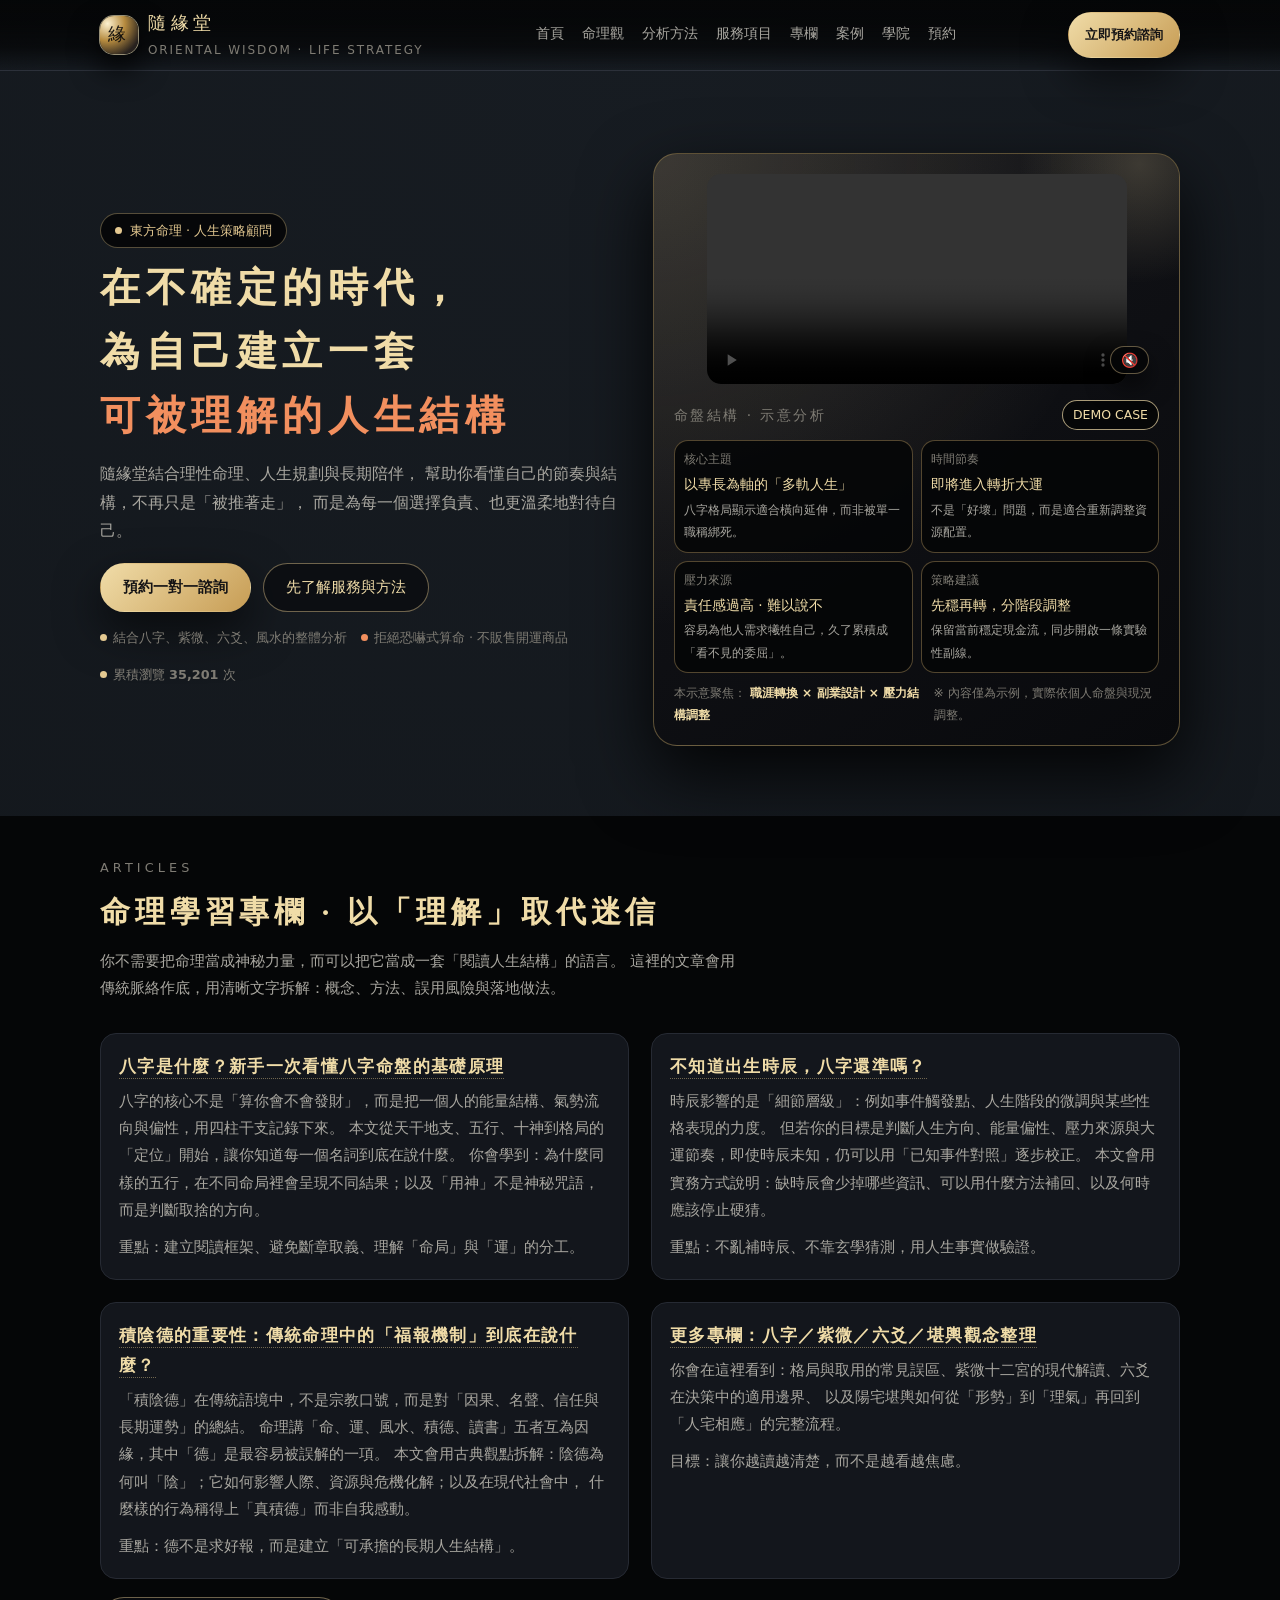
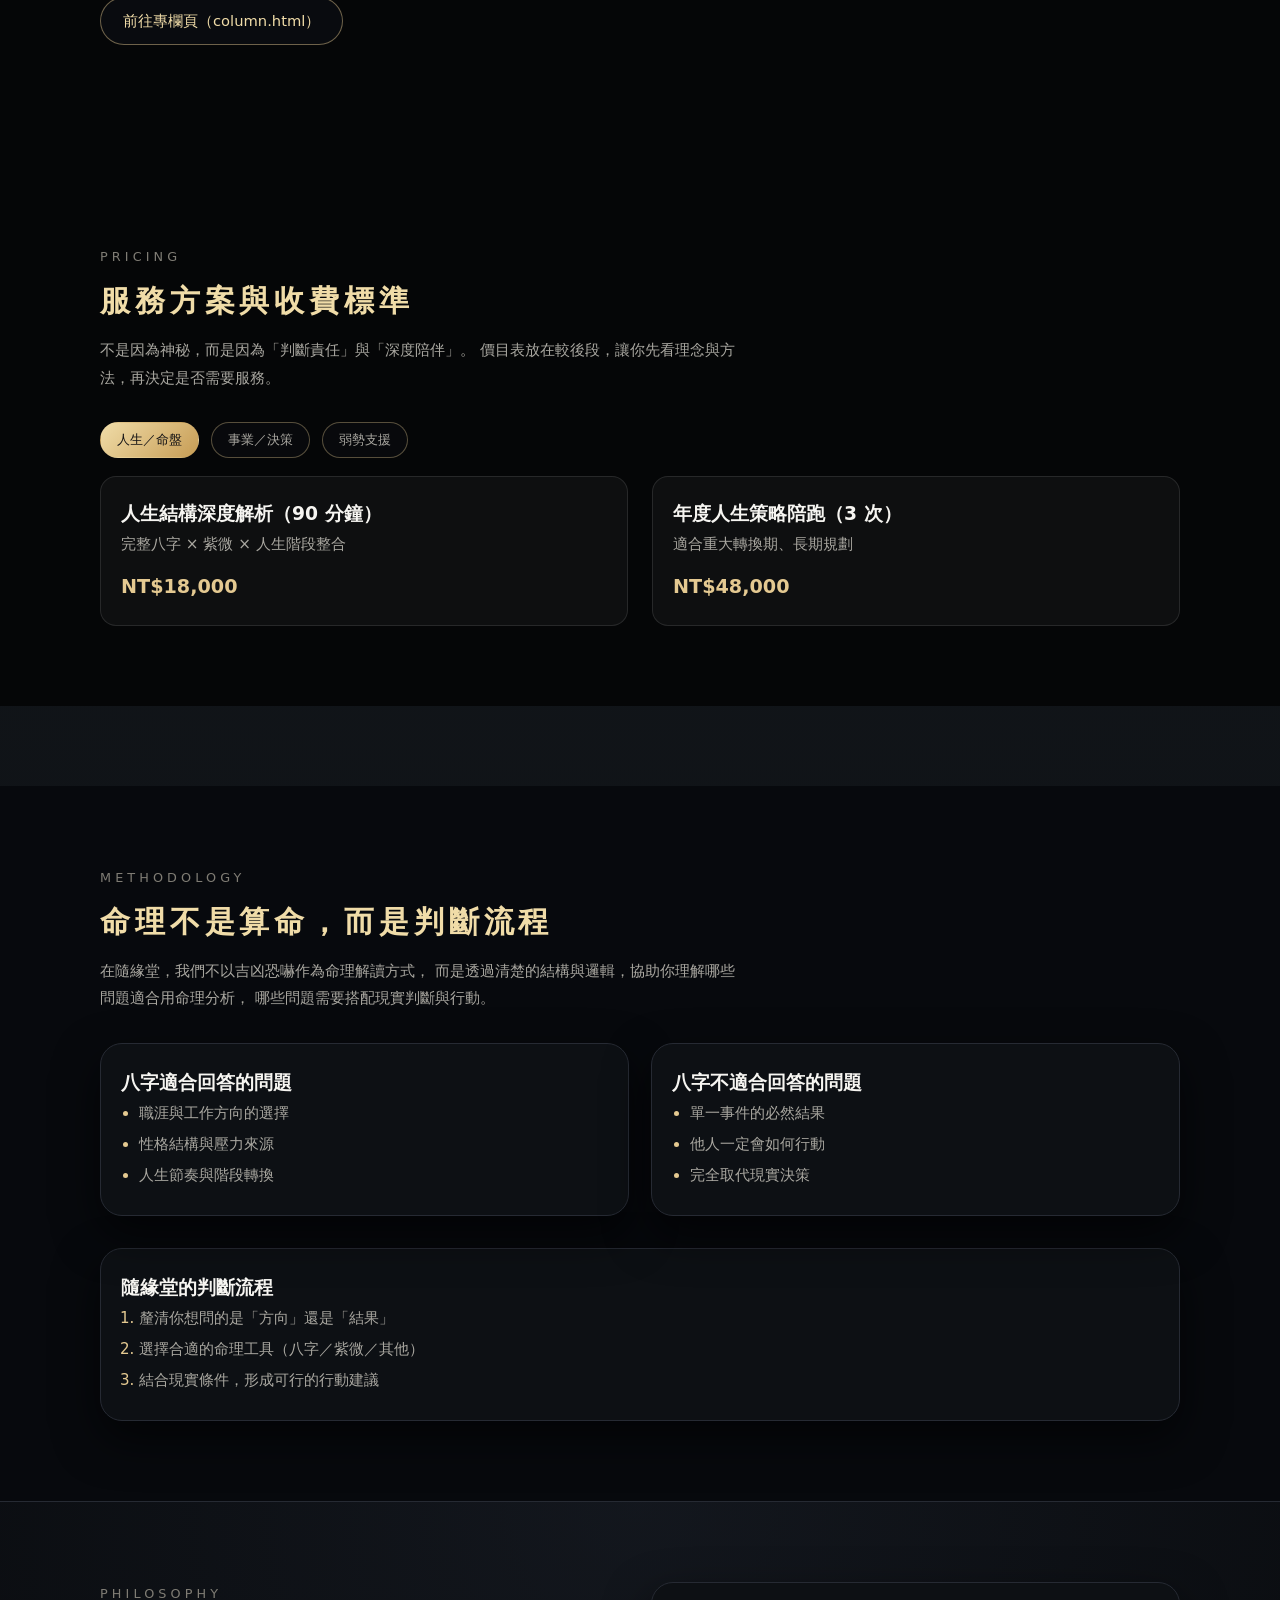
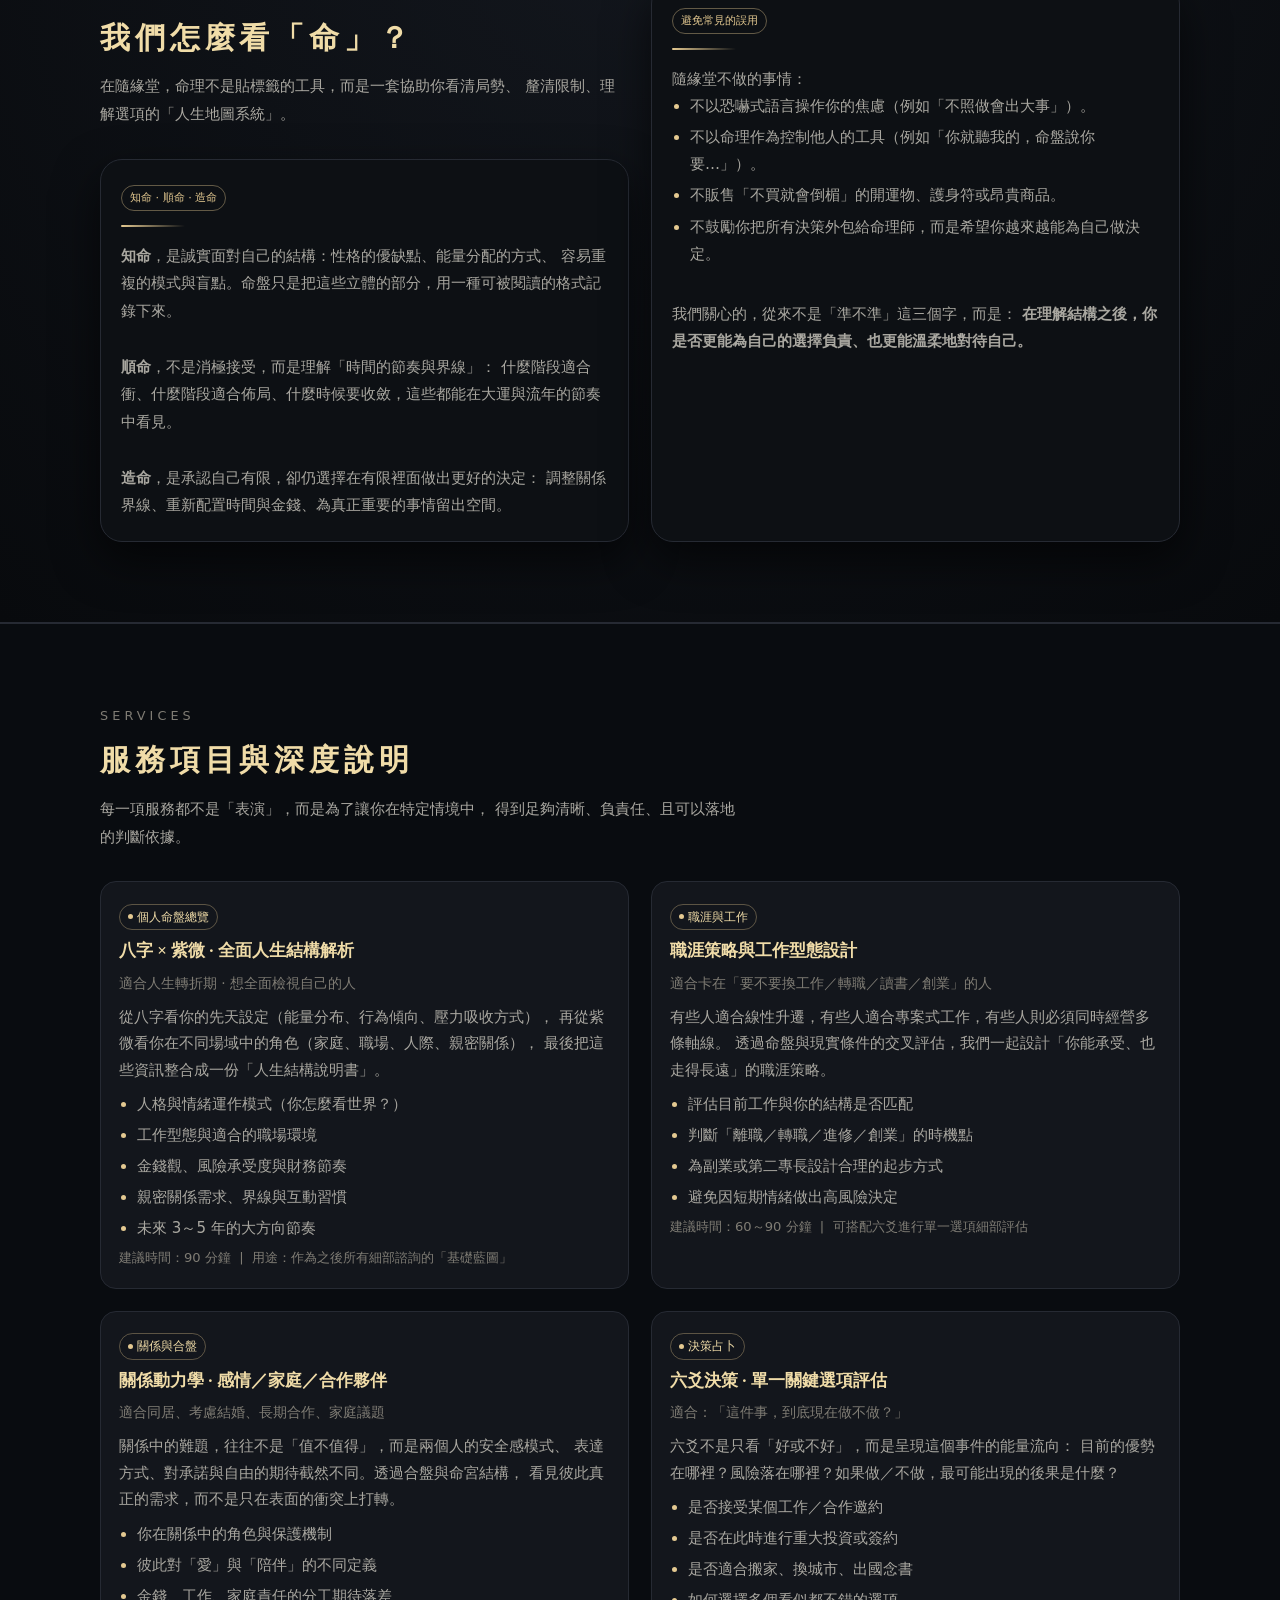
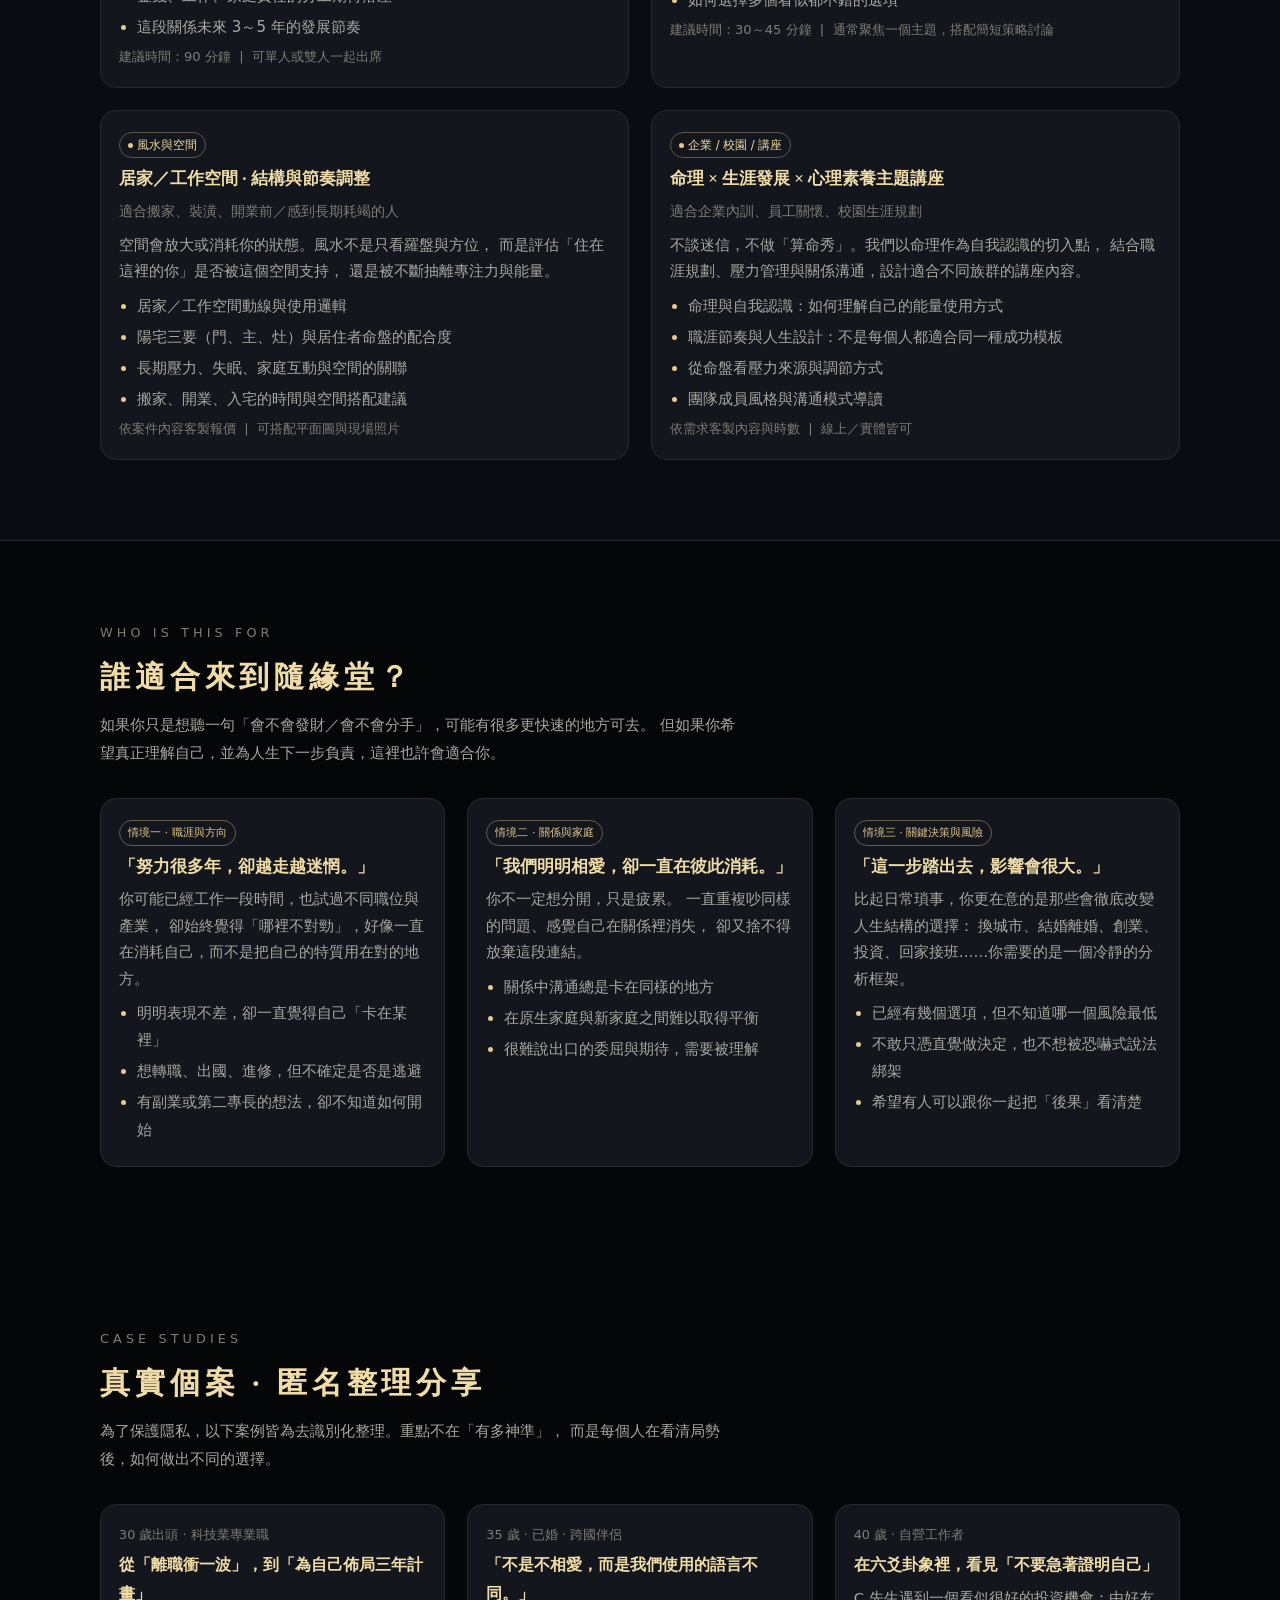
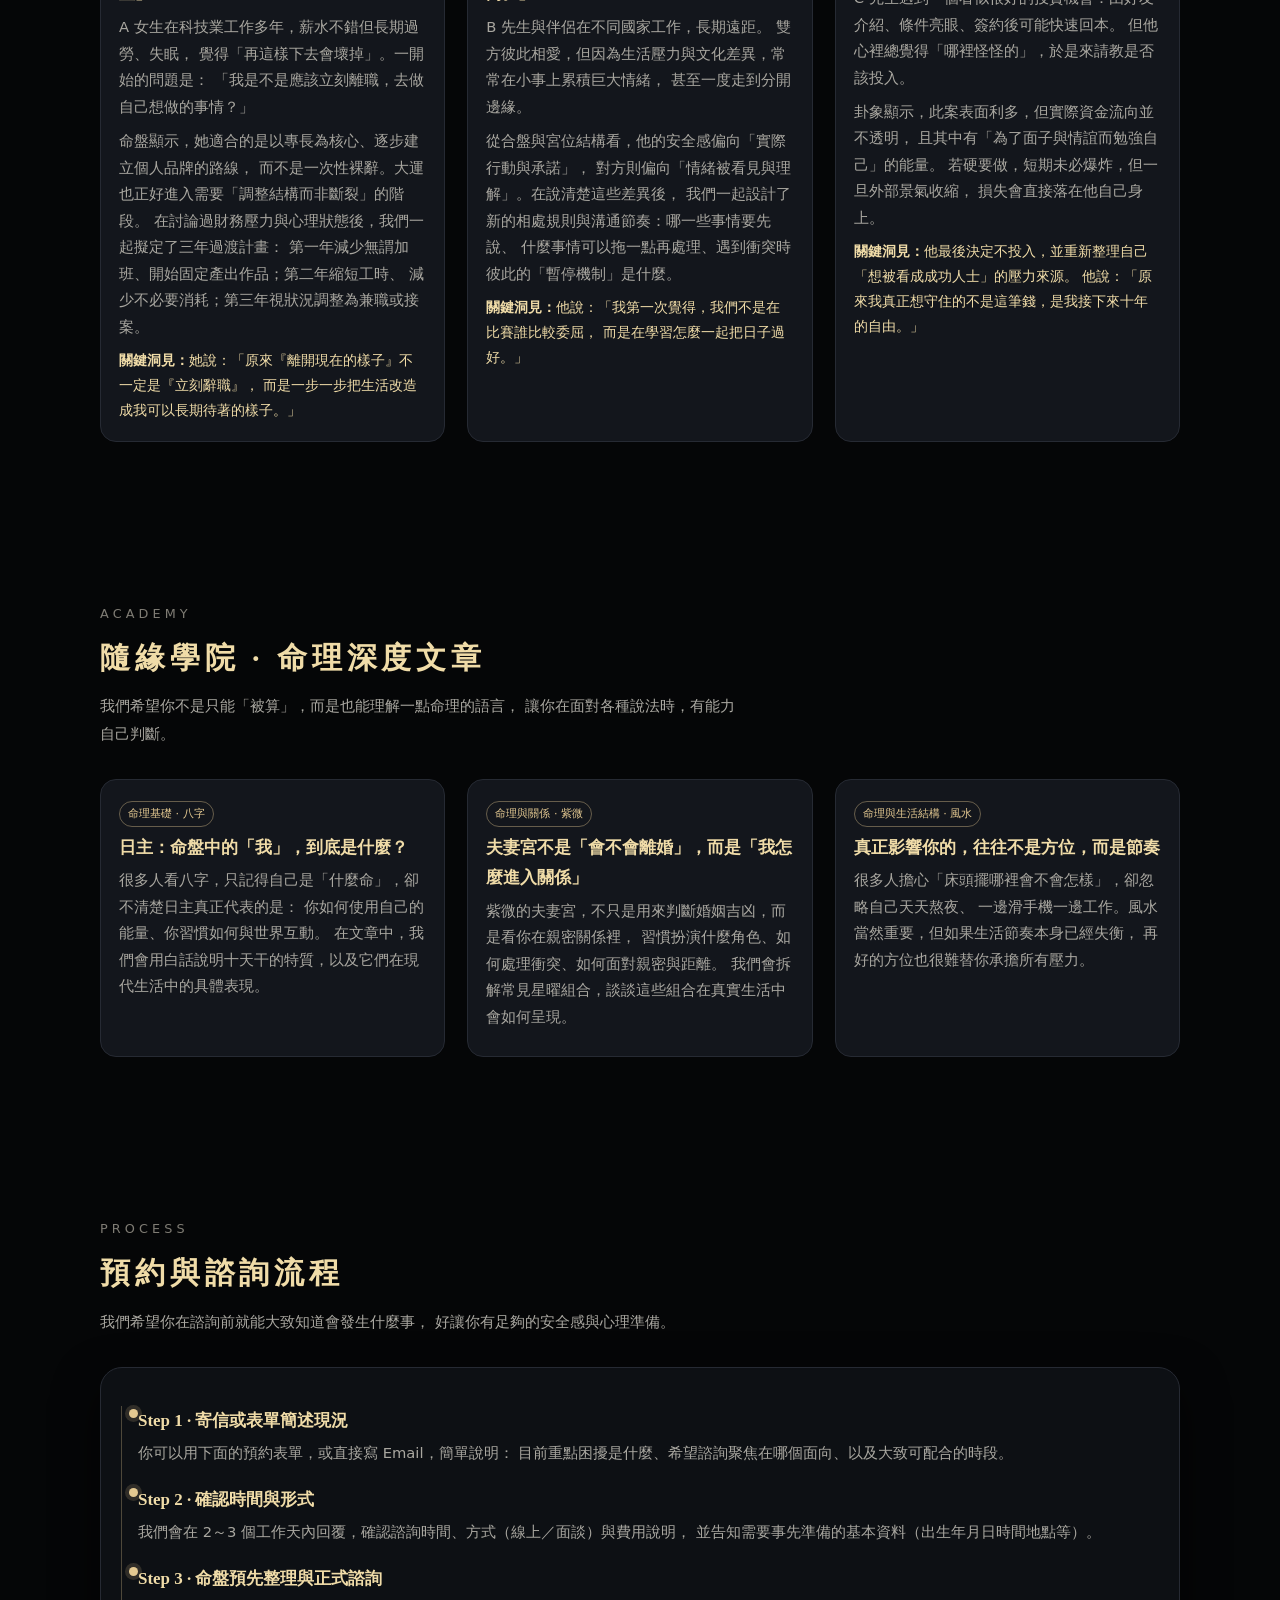
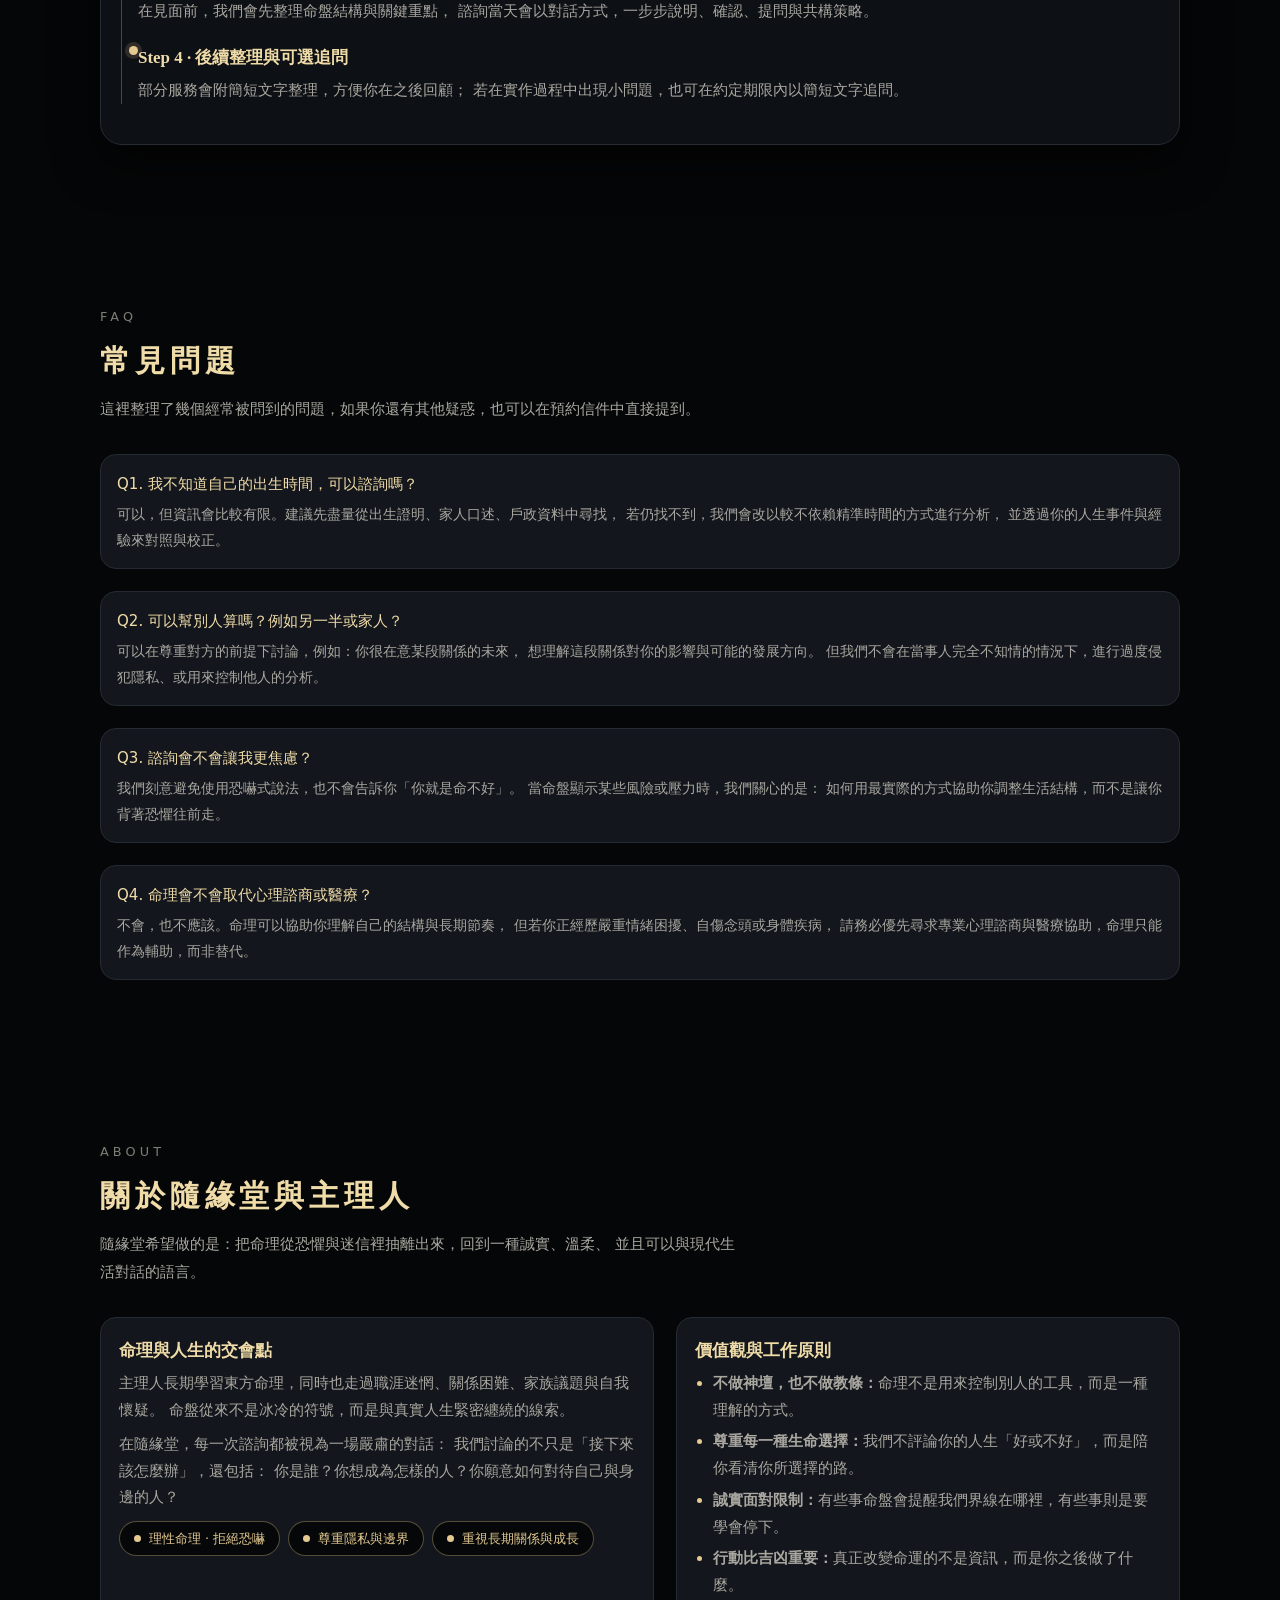
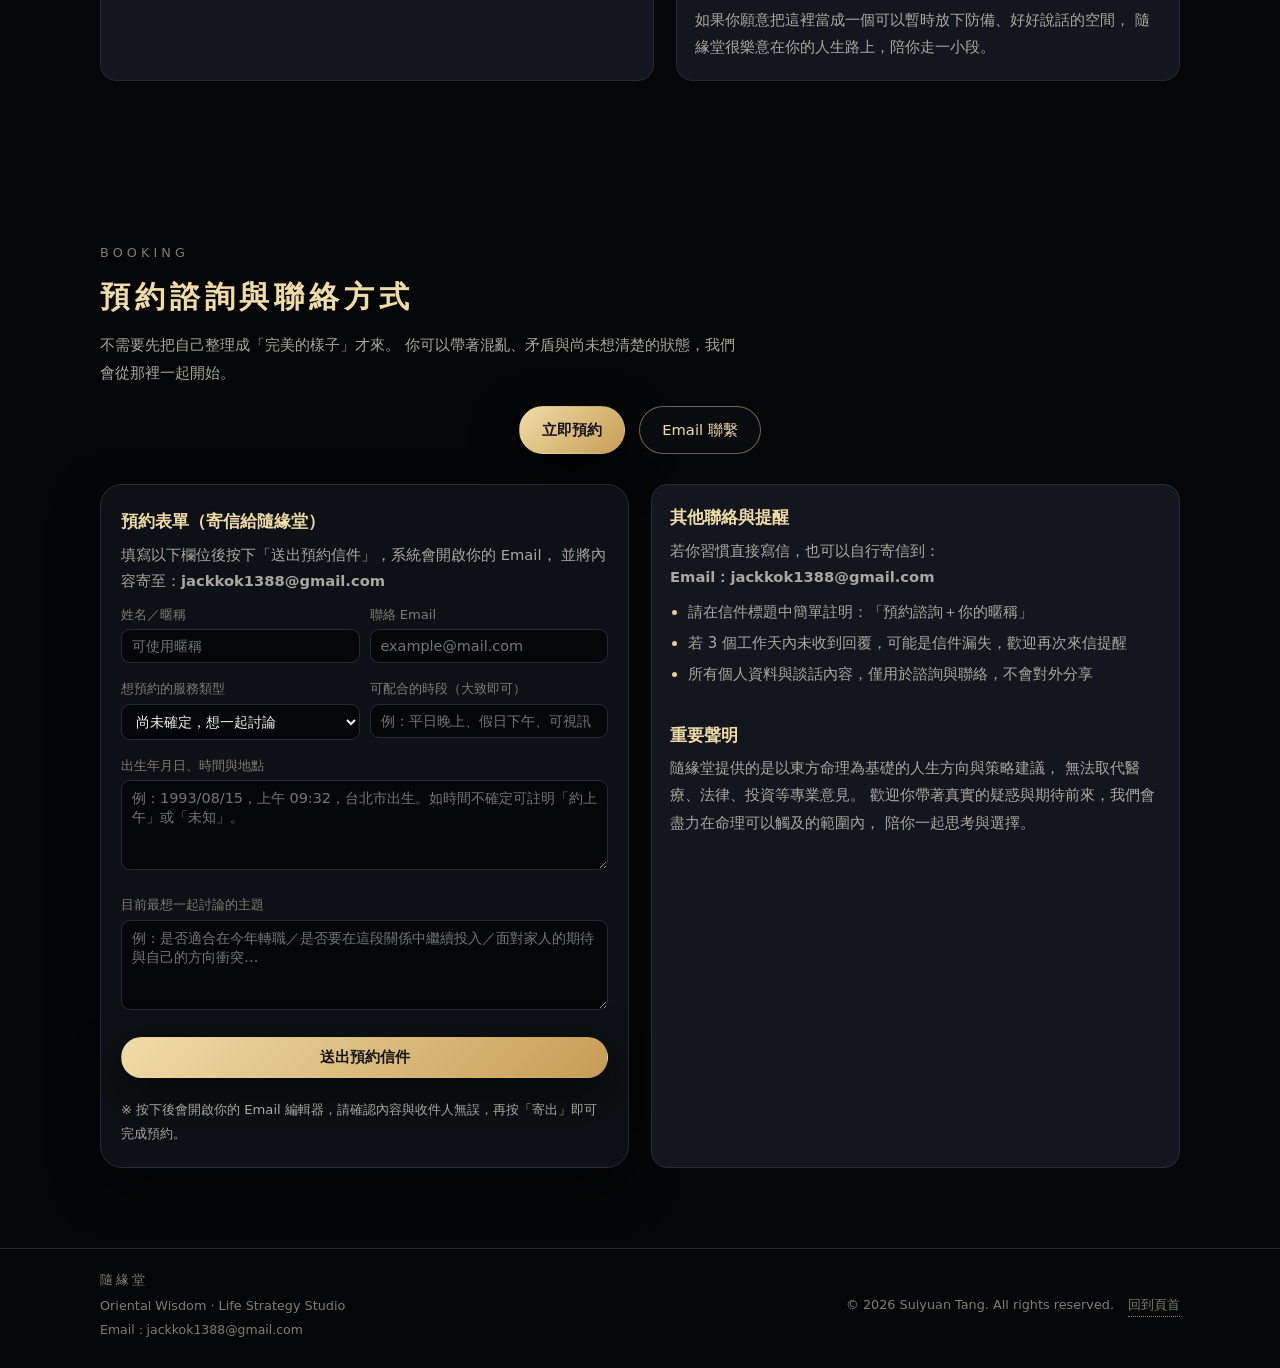
==== commit 38617f78: "Update index.html" ====
--- a/index.html
+++ b/index.html
@@ -1,25 +1,23 @@
-
 <!DOCTYPE html>
 <html lang="zh-Hant">
 <head>
- <title>隨緣堂｜八字分析・紫微斗數・風水命理全解析平台</title>
-
-<meta name="description"
-  content="隨緣堂提供八字、紫微斗數、六爻、風水、面相、皇極經世等命理分析與學習內容，包含免費排盤、命理百科與實例解析，打造專業且易懂的命理探索平台。" />
-
-<link rel="canonical" href="https://artisticmagpkj54-oss.github.io/suiyuantang-mvp/" />
-<meta name="robots" content="index, follow" />
-
-<!-- Open Graph（LINE / FB） -->
-<meta property="og:type" content="website" />
-<meta property="og:title" content="隨緣堂｜八字・紫微斗數・風水命理平台" />
-<meta property="og:description"
-  content="結合東方命理與現代思維，提供八字、紫微斗數、六爻、風水等完整分析與學習內容。" />
-<meta property="og:image"
-  content="https://artisticmagpkj54-oss.github.io/suiyuantang-mvp/og.jpg" />
-<meta property="og:url"
-  content="https://artisticmagpkj54-oss.github.io/suiyuantang-m
-
+  <meta charset="utf-8" />
+  <meta name="viewport" content="width=device-width, initial-scale=1" />
+
+  <title>隨緣堂｜八字分析・紫微斗數・風水命理全解析平台</title>
+
+  <meta name="description"
+    content="隨緣堂提供八字、紫微斗數、六爻、風水、面相、皇極經世等命理分析與學習內容，包含免費排盤、命理百科與實例解析，打造專業且易懂的命理探索平台。" />
+
+  <link rel="canonical" href="https://artisticmagpkj54-oss.github.io/suiyuantang-mvp/" />
+  <meta name="robots" content="index, follow" />
+
+  <!-- Open Graph（LINE / FB） -->
+  <meta property="og:type" content="website" />
+  <meta property="og:title" content="隨緣堂｜八字・紫微斗數・風水命理平台" />
+  <meta property="og:description" content="結合東方命理與現代思維，提供八字、紫微斗數、六爻、風水等完整分析與學習內容。" />
+  <meta property="og:image" content="https://artisticmagpkj54-oss.github.io/suiyuantang-mvp/og.jpg" />
+  <meta property="og:url" content="https://artisticmagpkj54-oss.github.io/suiyuantang-mvp/" />
 
   <link href="https://fonts.googleapis.com/css2?family=Noto+Sans+TC:wght@300;400;500;700&family=Noto+Serif+TC:wght@400;600;700&display=swap" rel="stylesheet"/>
 
@@ -47,2251 +45,1419 @@
       --shadow-soft: 0 18px 45px rgba(0,0,0,0.6);
     }
 
-    *, *::before, *::after {
-      box-sizing: border-box;
-      margin: 0;
-      padding: 0;
-    }
-
-    body {
-      font-family: 'Noto Sans TC', system-ui, -apple-system, BlinkMacSystemFont, sans-serif;
-      background:
-        radial-gradient(circle at top, #171c22 0, #050607 58%),
-        #050607;
-      color: var(--text-main);
-      line-height: 1.8;
-      -webkit-font-smoothing: antialiased;
-    }
-
-    img { max-width: 100%; display: block; }
-    a { color: inherit; text-decoration: none; }
-
-    .container {
-      max-width: var(--max-width);
-      margin: 0 auto;
-      padding: 0 20px;
-    }
-
-    section {
-      padding: 80px 0;
-    }
-
-    .section-header {
-      margin-bottom: 30px;
-    }
-
-    .section-label {
-      font-size: 0.8rem;
-      letter-spacing: 0.32em;
-      text-transform: uppercase;
-      color: var(--text-soft);
-      margin-bottom: 6px;
-    }
-
-    .section-title {
-      font-family: 'Noto Serif TC', serif;
-      font-size: 1.9rem;
-      letter-spacing: 0.16em;
-      color: var(--primary-strong);
-      margin-bottom: 8px;
-    }
-
-    .section-subtitle {
-      font-size: 0.96rem;
-      color: var(--text-muted);
-      max-width: 640px;
-    }
-
-    .pill {
-      display: inline-flex;
-      align-items: center;
-      gap: 8px;
-      padding: 5px 14px;
-      border-radius: var(--radius-pill);
-      border: 1px solid rgba(228,201,145,0.36);
-      background: rgba(5,6,7,0.9);
-      color: var(--primary);
-      font-size: 0.8rem;
-    }
-
-    .pill-dot {
-      width: 7px;
-      height: 7px;
-      border-radius: 999px;
-      background: var(--primary);
-    }
-
-    .btn {
-      display: inline-flex;
-      align-items: center;
-      justify-content: center;
-      padding: 10px 22px;
-      border-radius: var(--radius-pill);
-      border: 1px solid transparent;
-      font-size: 0.92rem;
-      cursor: pointer;
-      transition: all 0.18s ease;
-      white-space: nowrap;
-    }
-
-    .btn-primary {
-      background: linear-gradient(135deg, #f0dca8, #c79d55);
-      color: #141315;
-      box-shadow: var(--shadow-soft);
-      font-weight: 600;
-    }
-
-    .btn-primary:hover {
-      transform: translateY(-1px);
-      box-shadow: 0 24px 60px rgba(0,0,0,0.8);
-    }
-
-    .btn-outline {
-      border-color: rgba(228,201,145,0.46);
-      color: var(--primary-strong);
-      background: rgba(11,13,17,0.85);
-    }
-
-    .btn-outline:hover {
-      background: rgba(23,26,33,0.95);
-      box-shadow: 0 18px 38px rgba(0,0,0,0.7);
-      transform: translateY(-1px);
-    }
-
-    .grid {
-      display: grid;
-      gap: 22px;
-    }
-
-    @media (min-width: 900px) {
-      .grid-2 {
-        grid-template-columns: repeat(2, minmax(0,1fr));
-      }
-      .grid-3 {
-        grid-template-columns: repeat(3, minmax(0,1fr));
-      }
-    }
-
-    .card {
-      background: var(--bg-surface);
-      border-radius: var(--radius-lg);
-      border: 1px solid var(--border-subtle);
-      box-shadow: var(--shadow-soft);
-      padding: 22px 20px;
-    }
-
-    .card-soft {
-      background: var(--bg-soft);
-      border-radius: var(--radius-md);
-      border: 1px solid var(--border-subtle);
-      padding: 18px 18px;
-    }
-
-    .muted {
-      color: var(--text-muted);
-      font-size: 0.95rem;
-    }
-
-    .badge {
-      display: inline-flex;
-      align-items: center;
-      padding: 2px 8px;
-      border-radius: var(--radius-pill);
-      border: 1px solid rgba(228,201,145,0.4);
-      font-size: 0.7rem;
-      color: var(--primary);
-    }
-
-    .divider {
-      width: 64px;
-      height: 2px;
-      border-radius: 999px;
-      background: linear-gradient(90deg, var(--primary), transparent);
-      margin: 14px 0 16px;
+    *, *::before, *::after { box-sizing: border-box; margin: 0; padding: 0; }
+    body{
+      font-family:'Noto Sans TC',system-ui,-apple-system,BlinkMacSystemFont,sans-serif;
+      background: radial-gradient(circle at top,#171c22 0,#050607 58%), #050607;
+      color:var(--text-main);
+      line-height:1.8;
+      -webkit-font-smoothing:antialiased;
+    }
+    img{ max-width:100%; display:block; }
+    a{ color:inherit; text-decoration:none; }
+
+    .container{ max-width:var(--max-width); margin:0 auto; padding:0 20px; }
+    section{ padding:80px 0; }
+
+    .section-header{ margin-bottom:30px; }
+    .section-label{
+      font-size:.8rem; letter-spacing:.32em; text-transform:uppercase;
+      color:var(--text-soft); margin-bottom:6px;
+    }
+    .section-title{
+      font-family:'Noto Serif TC',serif;
+      font-size:1.9rem; letter-spacing:.16em;
+      color:var(--primary-strong); margin-bottom:8px;
+    }
+    .section-subtitle{ font-size:.96rem; color:var(--text-muted); max-width:640px; }
+
+    .pill{
+      display:inline-flex; align-items:center; gap:8px;
+      padding:5px 14px; border-radius:var(--radius-pill);
+      border:1px solid rgba(228,201,145,0.36);
+      background:rgba(5,6,7,0.9);
+      color:var(--primary); font-size:.8rem;
+    }
+    .pill-dot{ width:7px; height:7px; border-radius:999px; background:var(--primary); }
+
+    .btn{
+      display:inline-flex; align-items:center; justify-content:center;
+      padding:10px 22px; border-radius:var(--radius-pill);
+      border:1px solid transparent;
+      font-size:.92rem; cursor:pointer;
+      transition:all .18s ease;
+      white-space:nowrap;
+    }
+    .btn-primary{
+      background:linear-gradient(135deg,#f0dca8,#c79d55);
+      color:#141315; box-shadow:var(--shadow-soft);
+      font-weight:600;
+    }
+    .btn-primary:hover{ transform:translateY(-1px); box-shadow:0 24px 60px rgba(0,0,0,0.8); }
+    .btn-outline{
+      border-color:rgba(228,201,145,0.46);
+      color:var(--primary-strong);
+      background:rgba(11,13,17,0.85);
+    }
+    .btn-outline:hover{ background:rgba(23,26,33,0.95); box-shadow:0 18px 38px rgba(0,0,0,0.7); transform:translateY(-1px); }
+
+    .grid{ display:grid; gap:22px; }
+    @media (min-width:900px){
+      .grid-2{ grid-template-columns:repeat(2,minmax(0,1fr)); }
+      .grid-3{ grid-template-columns:repeat(3,minmax(0,1fr)); }
+    }
+
+    .card{
+      background:var(--bg-surface);
+      border-radius:var(--radius-lg);
+      border:1px solid var(--border-subtle);
+      box-shadow:var(--shadow-soft);
+      padding:22px 20px;
+    }
+    .card-soft{
+      background:var(--bg-soft);
+      border-radius:var(--radius-md);
+      border:1px solid var(--border-subtle);
+      padding:18px 18px;
+    }
+    .muted{ color:var(--text-muted); font-size:.95rem; }
+    .badge{
+      display:inline-flex; align-items:center;
+      padding:2px 8px; border-radius:var(--radius-pill);
+      border:1px solid rgba(228,201,145,0.4);
+      font-size:.7rem; color:var(--primary);
+    }
+    .divider{
+      width:64px; height:2px; border-radius:999px;
+      background:linear-gradient(90deg,var(--primary),transparent);
+      margin:14px 0 16px;
     }
 
     /* Header */
-    header {
-      position: sticky;
-      top: 0;
-      z-index: 40;
-      backdrop-filter: blur(18px);
-      background: linear-gradient(to bottom, rgba(5,6,7,0.96), rgba(5,6,7,0.92), rgba(5,6,7,0.75), transparent);
-      border-bottom: 1px solid rgba(62,67,80,0.7);
-    }
-
-    .nav {
-      height: 70px;
-      display: flex;
-      align-items: center;
-      justify-content: space-between;
-    }
-
-    .nav-left {
-      display: flex;
-      align-items: center;
-      gap: 10px;
-    }
-
-    .logo-mark {
-      width: 38px;
-      height: 38px;
-      border-radius: 14px;
-      background:
-        radial-gradient(circle at 20% 20%, #fdf1cf, #b68b3f 40%, #27211e 80%);
-      display: flex;
-      align-items: center;
-      justify-content: center;
-      box-shadow: 0 0 0 1px rgba(247,234,190,0.6), 0 14px 30px rgba(0,0,0,0.9);
-      font-family: 'Noto Serif TC', serif;
-      letter-spacing: 0.22em;
-      font-size: 1.1rem;
-      color: #15120f;
-    }
-
-    .logo-block-main {
-      font-family: 'Noto Serif TC', serif;
-      font-size: 1.1rem;
-      letter-spacing: 0.26em;
-      color: var(--primary-strong);
-    }
-
-    .logo-block-sub {
-      font-size: 0.75rem;
-      letter-spacing: 0.16em;
-      text-transform: uppercase;
-      color: var(--text-soft);
-    }
-
-    .nav-links {
-      display: none;
-      align-items: center;
-      gap: 18px;
-      font-size: 0.88rem;
-      color: var(--text-muted);
-    }
-
-    .nav-links a {
-      position: relative;
-      padding-bottom: 2px;
-    }
-
-    .nav-links a::after {
-      content: '';
-      position: absolute;
-      left: 0;
-      bottom: 0;
-      width: 0;
-      height: 2px;
-      border-radius: 999px;
-      background: linear-gradient(90deg, var(--primary), transparent);
-      transition: width 0.2s ease;
-    }
-
-    .nav-links a:hover::after {
-      width: 100%;
-    }
-
-    .nav-cta {
-      display: none;
-      align-items: center;
-      gap: 10px;
-    }
-
-    .nav-toggle {
-      border: none;
-      background: transparent;
-      display: flex;
-      flex-direction: column;
-      gap: 4px;
-      cursor: pointer;
-    }
-
-    .nav-toggle span {
-      width: 20px;
-      height: 2px;
-      border-radius: 999px;
-      background: var(--primary);
-    }
-
-    @media (min-width: 960px) {
-      .nav-links { display: flex; }
-      .nav-cta { display: flex; }
-      .nav-toggle { display: none; }
-    }
-
-    .mobile-menu {
-      display: none;
-      position: fixed;
-      inset: 70px 0 0 0;
-      background: rgba(5,6,7,0.98);
-      border-top: 1px solid rgba(62,67,80,0.7);
-      padding: 18px 20px 26px;
-      z-index: 35;
-    }
-
-    .mobile-menu.open {
-      display: block;
-    }
-
-    .mobile-menu ul {
-      list-style: none;
-      display: flex;
-      flex-direction: column;
-      gap: 14px;
-      font-size: 0.95rem;
-      color: var(--text-main);
-      margin-bottom: 14px;
+    header{
+      position:sticky; top:0; z-index:40;
+      backdrop-filter:blur(18px);
+      background:linear-gradient(to bottom,rgba(5,6,7,0.96),rgba(5,6,7,0.92),rgba(5,6,7,0.75),transparent);
+      border-bottom:1px solid rgba(62,67,80,0.7);
+    }
+    .nav{ height:70px; display:flex; align-items:center; justify-content:space-between; }
+    .nav-left{ display:flex; align-items:center; gap:10px; }
+    .logo-mark{
+      width:38px; height:38px; border-radius:14px;
+      background:radial-gradient(circle at 20% 20%,#fdf1cf,#b68b3f 40%,#27211e 80%);
+      display:flex; align-items:center; justify-content:center;
+      box-shadow:0 0 0 1px rgba(247,234,190,0.6), 0 14px 30px rgba(0,0,0,0.9);
+      font-family:'Noto Serif TC',serif;
+      letter-spacing:.22em; font-size:1.1rem;
+      color:#15120f;
+    }
+    .logo-block-main{ font-family:'Noto Serif TC',serif; font-size:1.1rem; letter-spacing:.26em; color:var(--primary-strong); }
+    .logo-block-sub{ font-size:.75rem; letter-spacing:.16em; text-transform:uppercase; color:var(--text-soft); }
+
+    .nav-links{ display:none; align-items:center; gap:18px; font-size:.88rem; color:var(--text-muted); }
+    .nav-links a{ position:relative; padding-bottom:2px; }
+    .nav-links a::after{
+      content:''; position:absolute; left:0; bottom:0; width:0; height:2px; border-radius:999px;
+      background:linear-gradient(90deg,var(--primary),transparent);
+      transition:width .2s ease;
+    }
+    .nav-links a:hover::after{ width:100%; }
+
+    .nav-cta{ display:none; align-items:center; gap:10px; }
+    .nav-toggle{ border:none; background:transparent; display:flex; flex-direction:column; gap:4px; cursor:pointer; }
+    .nav-toggle span{ width:20px; height:2px; border-radius:999px; background:var(--primary); }
+    @media (min-width:960px){
+      .nav-links{ display:flex; }
+      .nav-cta{ display:flex; }
+      .nav-toggle{ display:none; }
+    }
+
+    .mobile-menu{
+      display:none; position:fixed; inset:70px 0 0 0;
+      background:rgba(5,6,7,0.98);
+      border-top:1px solid rgba(62,67,80,0.7);
+      padding:18px 20px 26px;
+      z-index:35;
+    }
+    .mobile-menu.open{ display:block; }
+    .mobile-menu ul{
+      list-style:none; display:flex; flex-direction:column; gap:14px;
+      font-size:.95rem; color:var(--text-main);
+      margin-bottom:14px;
     }
 
     /* Hero */
-    #hero {
-      padding-top: 82px;
-      padding-bottom: 70px;
-    }
-
-    .hero-inner {
-      display: grid;
-      gap: 26px;
-      align-items: center;
-    }
-
-    @media (min-width: 960px) {
-      .hero-inner {
-        grid-template-columns: 1fr 1fr;
-      }
-    }
-
-    .hero-kicker {
-      margin-bottom: 8px;
-    }
-
-    .hero-title {
-      font-family: 'Noto Serif TC', serif;
-      font-size: 2.5rem;
-      line-height: 1.6;
-      letter-spacing: 0.14em;
-      color: var(--primary-strong);
-      margin-bottom: 12px;
-    }
-
-    .hero-title span {
-      color: var(--accent);
-    }
-
-    .hero-lead {
-      font-size: 0.98rem;
-      color: var(--text-muted);
-      max-width: 520px;
-      margin-bottom: 18px;
-    }
-
-    .hero-actions {
-      display: flex;
-      flex-wrap: wrap;
-      gap: 12px;
-      margin-bottom: 14px;
-    }
-
-    .hero-meta {
-      display: flex;
-      flex-wrap: wrap;
-      gap: 14px;
-      font-size: 0.8rem;
-      color: var(--text-soft);
-    }
-
-    .hero-meta-item {
-      display: inline-flex;
-      align-items: center;
-      gap: 6px;
-    }
-
-    .hero-dot {
-      width: 7px;
-      height: 7px;
-      border-radius: 999px;
-      background: var(--primary);
-    }
-
-    .hero-card {
-      position: relative;
-      padding: 20px 20px 18px;
-      border-radius: 24px;
+    #hero{ padding-top:82px; padding-bottom:70px; }
+    .hero-inner{ display:grid; gap:26px; align-items:center; }
+    @media (min-width:960px){ .hero-inner{ grid-template-columns:1fr 1fr; } }
+    .hero-kicker{ margin-bottom:8px; }
+    .hero-title{
+      font-family:'Noto Serif TC',serif;
+      font-size:2.5rem; line-height:1.6; letter-spacing:.14em;
+      color:var(--primary-strong);
+      margin-bottom:12px;
+    }
+    .hero-title span{ color:var(--accent); }
+    .hero-lead{ font-size:.98rem; color:var(--text-muted); max-width:520px; margin-bottom:18px; }
+    .hero-actions{ display:flex; flex-wrap:wrap; gap:12px; margin-bottom:14px; }
+    .hero-meta{ display:flex; flex-wrap:wrap; gap:14px; font-size:.8rem; color:var(--text-soft); }
+    .hero-meta-item{ display:inline-flex; align-items:center; gap:6px; }
+    .hero-dot{ width:7px; height:7px; border-radius:999px; background:var(--primary); }
+
+    .hero-card{
+      position:relative;
+      padding:20px 20px 18px;
+      border-radius:24px;
       background:
         radial-gradient(circle at top left, rgba(240,220,168,0.18), transparent 60%),
         linear-gradient(145deg, #14151a, #090a0d);
-      border: 1px solid rgba(129,110,70,0.7);
-      box-shadow: var(--shadow-strong);
-      overflow: hidden;
-    }
-
-    .hero-card::before {
-      content: '';
-      position: absolute;
-      width: 260px;
-      height: 260px;
-      border-radius: 50%;
-      background: radial-gradient(circle, rgba(240,220,168,0.4), transparent 65%);
-      top: -120px;
-      right: -90px;
-      opacity: 0.5;
-      pointer-events: none;
-    }
-
-    .hero-card-inner {
-      position: relative;
-      z-index: 1;
-    }
-
-    .hero-card-header {
-      display: flex;
-      justify-content: space-between;
-      align-items: center;
-      margin-bottom: 10px;
-    }
-
-    .hero-card-title {
-      font-size: 0.86rem;
-      letter-spacing: 0.18em;
-      text-transform: uppercase;
-      color: var(--text-soft);
-    }
-
-    .hero-chip {
-      font-size: 0.78rem;
-      padding: 3px 10px;
-      border-radius: 999px;
-      border: 1px solid rgba(240,220,168,0.7);
-      color: var(--primary-strong);
-      background: rgba(5,6,7,0.9);
-    }
-
-    .hero-grid {
-      display: grid;
-      grid-template-columns: repeat(2, minmax(0,1fr));
-      gap: 8px;
-      margin-bottom: 10px;
-    }
-
-    .hero-slab {
-      border-radius: 14px;
-      border: 1px solid rgba(92,78,52,0.9);
-      background: rgba(5,6,7,0.9);
-      padding: 8px 9px;
-    }
-
-    .hero-slab-label {
-      font-size: 0.72rem;
-      color: var(--text-soft);
-      margin-bottom: 2px;
-    }
-
-    .hero-slab-value {
-      font-size: 0.86rem;
-      color: var(--primary-strong);
-      margin-bottom: 2px;
-    }
-
-    .hero-slab-desc {
-      font-size: 0.78rem;
-      color: var(--text-muted);
-    }
-
-    .hero-card-footer {
-      display: flex;
-      justify-content: space-between;
-      align-items: center;
-      font-size: 0.76rem;
-      color: var(--text-soft);
-      gap: 10px;
-    }
-
-    .hero-card-footer strong {
-      color: var(--primary-strong);
-    }
-<section id="services">
-
-<section id="articles" style="margin-top: 64px;">
-  <h2>命理學習專欄｜八字新手入門</h2>
-
-  <p style="max-width: 720px;">
-    隨緣堂致力於以理性、清晰的方式，帶你理解八字、紫微斗數等東方命理系統。
-    以下內容特別適合<strong>沒有命理基礎的新手</strong>，一步步建立判斷邏輯，而不是迷信結果。
-  </p>
-
-  <div style="display: grid; gap: 24px; max-width: 900px;">
-
-    <article>
-      <h3>
-        <a href="article-bazi-intro.html">
-          八字是什麼？新手一次看懂八字命盤的基礎原理
-        </a>
-      </h3>
-      <p>
-        從零開始說明八字的基本結構、天干地支與五行概念，
-        適合完全沒接觸過命理的人閱讀。
-      </p>
-    </article>
-
-    <article>
-      <h3>
-        <a href="article-bazi-no-birth-time.html">
-          不知道出生時辰，八字還準嗎？
-        </a>
-      </h3>
-      <p>
-        沒有出生時辰是不是就不能看八字？
-        從實務角度說明準確度影響與命理師的處理方式。
-      </p>
-    </article>
-
-  </div>
-
-  <p style="margin-top: 24px;">
-    👉 <a href="article-bazi-intro.html">查看所有八字入門文章</a>
-  </p>
-</section>
-   <section id="pricing">
-  <div class="container">
-    <div class="section-header">
-      <div class="section-label">PRICING</div>
-      <h2 class="section-title">諮詢價目說明</h2>
-      <p class="section-subtitle">
-        本堂各項諮詢服務，依所需準備時間、命理層次與結構複雜度定價，
-        非以諮詢時間長短作為唯一計價標準。
-      </p>
-    </div>
-
-    <div class="grid grid-2">
-
-      <!-- 命局 -->
-      <div class="card-soft">
-        <h3>四柱命局結構解析</h3>
-        <p class="muted">八字命局鑑定</p>
-        <ul class="list">
-          <li>命局結構與用神取向判讀</li>
-          <li>性格根源與行事模式分析</li>
-          <li>可承擔方向與限制邊界</li>
-        </ul>
-        <strong>NT$ 6,800</strong>
-      </div>
-
-      <!-- 大運 -->
-      <div class="card-soft">
-        <h3>大運流轉與人生階段判讀</h3>
-        <p class="muted">人生節奏分析</p>
-        <ul class="list">
-          <li>順勢期、停滯期、轉折期判斷</li>
-          <li>不作年度吉凶預言</li>
-        </ul>
-        <strong>NT$ 4,800</strong>
-      </div>
-
-      <!-- 六爻單項 -->
-      <div class="card-soft">
-        <h3>六爻卦象決策判讀</h3>
-        <p class="muted">單一事項</p>
-        <ul class="list">
-          <li>是否適合當下行動</li>
-          <li>事件阻力與變化方向</li>
-        </ul>
-        <strong>NT$ 3,600 / 件</strong>
-      </div>
-
-      <!-- 六爻多選 -->
-      <div class="card-soft">
-        <h3>六爻多選項比較判斷</h3>
-        <p class="muted">2–3 選項</p>
-        <ul class="list">
-          <li>比較各選項風險結構</li>
-          <li>判斷可承擔後果</li>
-        </ul>
-        <strong>NT$ 6,000</strong>
-      </div>
-
-      <!-- 關係 -->
-      <div class="card-soft">
-        <h3>人際關係結構分析</h3>
-        <p class="muted">感情・家庭・合作</p>
-        <ul class="list">
-          <li>互動模式與衝突來源</li>
-          <li>可磨合與結構性不合</li>
-        </ul>
-        <strong>NT$ 8,800</strong>
-      </div>
-
-      <!-- 陽宅 -->
-      <div class="card-soft">
-        <h3>陽宅堪輿鑑定</h3>
-        <p class="muted">形勢 × 理氣 × 人宅相應</p>
-        <ul class="list">
-          <li>外局形勢與坐向分析</li>
-          <li>內局門、主、灶配置</li>
-          <li>人宅是否相應</li>
-        </ul>
-        <strong>NT$ 18,000 – 36,000</strong>
-      </div>
-
-      <!-- 年度 -->
-      <div class="card-soft">
-        <h3>人生結構年度追蹤解析</h3>
-        <p class="muted">年度制</p>
-        <ul class="list">
-          <li>年度方向回顧與修正</li>
-          <li>結構性調整建議</li>
-        </ul>
-        <strong>NT$ 48,000 / 年</strong>
-      </div>
-
-      <!-- 特殊 -->
-      <div class="card-soft">
-        <h3>特殊人生狀況命理判讀</h3>
-        <p class="muted">申請制</p>
-        <p>
-          僅限特殊或困難人生狀況，需經申請評估後安排，
-          非一般公開服務項目。
+      border:1px solid rgba(129,110,70,0.7);
+      box-shadow:var(--shadow-strong);
+      overflow:hidden;
+    }
+    .hero-card::before{
+      content:''; position:absolute; width:260px; height:260px; border-radius:50%;
+      background:radial-gradient(circle, rgba(240,220,168,0.4), transparent 65%);
+      top:-120px; right:-90px; opacity:.5; pointer-events:none;
+    }
+    .hero-card-inner{ position:relative; z-index:1; }
+    .hero-card-header{ display:flex; justify-content:space-between; align-items:center; margin-bottom:10px; }
+    .hero-card-title{ font-size:.86rem; letter-spacing:.18em; text-transform:uppercase; color:var(--text-soft); }
+    .hero-chip{
+      font-size:.78rem; padding:3px 10px; border-radius:999px;
+      border:1px solid rgba(240,220,168,0.7);
+      color:var(--primary-strong);
+      background:rgba(5,6,7,0.9);
+    }
+    .hero-grid{ display:grid; grid-template-columns:repeat(2,minmax(0,1fr)); gap:8px; margin-bottom:10px; }
+    .hero-slab{
+      border-radius:14px;
+      border:1px solid rgba(92,78,52,0.9);
+      background:rgba(5,6,7,0.9);
+      padding:8px 9px;
+    }
+    .hero-slab-label{ font-size:.72rem; color:var(--text-soft); margin-bottom:2px; }
+    .hero-slab-value{ font-size:.86rem; color:var(--primary-strong); margin-bottom:2px; }
+    .hero-slab-desc{ font-size:.78rem; color:var(--text-muted); }
+    .hero-card-footer{
+      display:flex; justify-content:space-between; align-items:center;
+      font-size:.76rem; color:var(--text-soft);
+      gap:10px;
+    }
+    .hero-card-footer strong{ color:var(--primary-strong); }
+
+    /* Section backgrounds */
+    #philosophy{
+      background: radial-gradient(circle at top, rgba(21,25,33,0.7), rgba(8,10,13,1));
+      border-top:1px solid var(--border-subtle);
+      border-bottom:1px solid var(--border-subtle);
+    }
+    #methodology{ background:#07090d; }
+    #services{
+      background:#090c10;
+      border-top:1px solid var(--border-subtle);
+      border-bottom:1px solid var(--border-subtle);
+    }
+    #who, #academy, #cases, #process, #faq, #about, #booking, #articles, #pricing{ background:#050607; }
+
+    .list{ padding-left:1.2em; color:var(--text-muted); font-size:.94rem; }
+    .list li{ margin-bottom:4px; }
+    .list li::marker{ color:var(--primary); }
+
+    .tag{
+      display:inline-flex; align-items:center;
+      padding:2px 8px; border-radius:var(--radius-pill);
+      border:1px solid rgba(228,201,145,0.35);
+      font-size:.72rem; color:var(--primary-strong);
+      margin-right:6px; margin-bottom:6px;
+    }
+    .tag-dot{ width:5px; height:5px; background:var(--primary); border-radius:999px; margin-right:4px; }
+    .service-title{ font-family:'Noto Serif TC',serif; font-size:1.06rem; margin-bottom:4px; color:var(--primary-strong); }
+    .service-sub{ font-size:.86rem; color:var(--text-soft); margin-bottom:8px; }
+    .service-body{ font-size:.92rem; color:var(--text-muted); margin-bottom:8px; }
+    .service-meta{ font-size:.82rem; color:var(--text-soft); margin-top:4px; }
+
+    .case-title{ font-family:'Noto Serif TC',serif; font-size:1.02rem; margin-bottom:6px; color:var(--primary-strong); }
+    .case-label{ font-size:.8rem; color:var(--text-soft); margin-bottom:4px; }
+    .case-body{ font-size:.92rem; color:var(--text-muted); margin-bottom:8px; }
+    .case-insight{ font-size:.86rem; color:var(--primary-strong); }
+
+    .pill-row{ display:flex; flex-wrap:wrap; gap:8px; margin-top:10px; }
+
+    .timeline{ border-left:1px solid rgba(228,201,145,0.3); padding-left:16px; margin-top:16px; }
+    .timeline-step{ margin-bottom:18px; position:relative; }
+    .timeline-step::before{
+      content:''; position:absolute; left:-9px; top:3px;
+      width:9px; height:9px; border-radius:999px;
+      background:var(--primary);
+      box-shadow:0 0 0 4px rgba(228,201,145,0.16);
+    }
+
+    .faq-item{ padding:16px 16px 14px; border-radius:var(--radius-md); border:1px solid var(--border-subtle); background:var(--bg-soft); }
+    .faq-q{ font-size:.94rem; color:var(--primary-strong); margin-bottom:4px; }
+    .faq-a{ font-size:.9rem; color:var(--text-muted); }
+
+    .about-grid{ display:grid; gap:22px; }
+    @media (min-width:860px){ .about-grid{ grid-template-columns:minmax(0,1.1fr) minmax(0,1fr); } }
+
+    .cta-row{ display:flex; gap:14px; justify-content:center; flex-wrap:wrap; margin:18px 0 0; }
+    .booking-form{ display:grid; gap:14px; font-size:.9rem; color:var(--text-muted); }
+    .form-row{ display:grid; gap:10px; }
+    @media (min-width:720px){ .form-row{ grid-template-columns:repeat(2,minmax(0,1fr)); } }
+    .form-field label{ display:block; font-size:.82rem; color:var(--text-soft); margin-bottom:3px; }
+    .form-input, .form-textarea, .form-select{
+      width:100%;
+      border-radius:9px;
+      border:1px solid var(--border-subtle);
+      background:#050608;
+      padding:8px 10px;
+      color:var(--text-main);
+      font-family:inherit;
+      font-size:.9rem;
+      outline:none;
+      transition:border-color .16s ease, box-shadow .16s ease, background .16s ease;
+    }
+    .form-input:focus, .form-textarea:focus, .form-select:focus{
+      border-color:var(--primary);
+      box-shadow:0 0 0 1px rgba(228,201,145,0.5);
+      background:#070a0e;
+    }
+    .form-textarea{ min-height:90px; resize:vertical; }
+
+    footer{
+      border-top:1px solid var(--border-subtle);
+      background:#050607;
+      padding:20px 0 26px;
+      font-size:.8rem;
+      color:var(--text-soft);
+    }
+    .footer-inner{ display:flex; flex-direction:column; gap:8px; }
+    @media (min-width:780px){ .footer-inner{ flex-direction:row; justify-content:space-between; align-items:center; } }
+    .footer-brand{ display:flex; flex-direction:column; gap:2px; }
+    .footer-links{ display:flex; flex-wrap:wrap; gap:14px; }
+    .footer-links a{ border-bottom:1px dotted rgba(161,155,140,0.8); font-size:.8rem; }
+
+    html{ scroll-behavior:smooth; }
+
+    /* Pricing tabs */
+    .pricing-tabs{ display:flex; gap:12px; margin:18px 0 0; flex-wrap:wrap; }
+    .tab-btn{
+      padding:8px 16px;
+      border-radius:999px;
+      border:1px solid rgba(228,201,145,0.36);
+      background:rgba(11,13,17,0.6);
+      color:var(--text-muted);
+      cursor:pointer;
+      transition:all .16s ease;
+    }
+    .tab-btn:hover{ transform:translateY(-1px); background:rgba(23,26,33,0.75); }
+    .tab-btn.active{
+      background:linear-gradient(135deg,#f0dca8,#c79d55);
+      color:#141315;
+      border-color:transparent;
+    }
+
+    .pricing-group{ display:none; gap:24px; margin-top:18px; }
+    .pricing-group.active{ display:grid; grid-template-columns:repeat(auto-fit, minmax(240px,1fr)); }
+    .price-card{
+      background:rgba(255,255,255,0.04);
+      border:1px solid rgba(255,255,255,0.1);
+      padding:20px;
+      border-radius:16px;
+    }
+    .price-card strong{ display:block; margin-top:12px; font-size:1.2rem; color:var(--primary); }
+    .price-card.charity{ border-style:dashed; opacity:.9; }
+
+    /* Hero video */
+    .hero-video-wrap{
+      display:flex;
+      justify-content:center;
+      align-items:center;
+      position:relative;
+      width:100%;
+    }
+    .hero-video{
+      width:100%;
+      max-width:420px;
+      border-radius:14px;
+      display:block;
+      margin:0 auto; /* 修正偏右 */
+      outline: none;
+    }
+    .video-sound-btn{
+      position:absolute;
+      right:10px;
+      bottom:10px;
+      border:1px solid rgba(228,201,145,0.42);
+      background:rgba(5,6,7,0.88);
+      color:var(--primary-strong);
+      border-radius:999px;
+      padding:6px 10px;
+      cursor:pointer;
+      font-size:14px;
+      line-height:1;
+      box-shadow:0 12px 24px rgba(0,0,0,0.6);
+      user-select:none;
+    }
+    .video-sound-btn:hover{ transform:translateY(-1px); }
+
+    /* Articles (專欄) */
+    .article-list{ display:grid; gap:16px; margin-top:18px; }
+    .article-item h3{ font-family:'Noto Serif TC',serif; letter-spacing:.08em; color:var(--primary-strong); font-size:1.05rem; margin-bottom:6px; }
+    .article-item p{ color:var(--text-muted); font-size:.94rem; }
+    .article-item a{ border-bottom:1px dotted rgba(228,201,145,0.45); padding-bottom:2px; }
+  </style>
+</head>
+
+<body>
+  <!-- SEO Hidden H1 -->
+  <section style="position:absolute;left:-9999px;top:-9999px;height:1px;width:1px;overflow:hidden;">
+    <h1>隨緣堂 東方命理人生策略顧問</h1>
+    <p>
+      隨緣堂專注於八字命理、紫微斗數、六爻占卜與風水分析，
+      提供人生方向、職涯選擇、感情關係與重大決策的命理顧問服務。
+      不以恐嚇、不販售迷信商品，而是協助你在理解結構後做出負責任的選擇。
+    </p>
+  </section>
+
+  <!-- ===================== Header ===================== -->
+  <header>
+    <div class="container">
+      <nav class="nav">
+        <div class="nav-left">
+          <div class="logo-mark">緣</div>
+          <div>
+            <div class="logo-block-main">隨緣堂</div>
+            <div class="logo-block-sub">ORIENTAL WISDOM · LIFE STRATEGY</div>
+          </div>
+        </div>
+
+        <div class="nav-links">
+          <a href="#hero">首頁</a>
+          <a href="#philosophy">命理觀</a>
+          <a href="#methodology">分析方法</a>
+          <a href="#services">服務項目</a>
+          <a href="column.html">專欄</a>
+          <a href="#cases">案例</a>
+          <a href="#academy">學院</a>
+          <a href="#booking">預約</a>
+        </div>
+
+        <div class="nav-cta">
+          <a
+            href="mailto:jackkok1388@gmail.com?subject=%E9%9A%A8%E7%B7%A3%E5%A0%82%E9%A0%90%E7%B4%84%E8%AB%AE%E8%A9%A2&body=%E6%82%A8%E5%A5%BD%EF%BC%8C%E6%83%B3%E9%A0%90%E7%B4%84%E9%9A%A8%E7%B7%A3%E5%A0%82%E5%91%BD%E7%90%86%E8%AB%AE%E8%A9%A2%E3%80%82%0A%0A%E5%A7%93%E5%90%8D%EF%BC%9A%0A%E5%87%BA%E7%94%9F%E5%B9%B4%E6%9C%88%E6%97%A5%E3%80%81%E6%99%82%E9%96%93%E3%80%81%E5%87%BA%E7%94%9F%E5%9C%B0%EF%BC%9A%0A%E7%9B%AE%E5%89%8D%E6%83%B3%E8%A8%8E%E8%AB%96%E7%9A%84%E4%B8%BB%E9%A1%8C%EF%BC%9A%0A%E5%8F%AF%E9%85%8D%E5%90%88%E7%9A%84%E6%99%82%E6%AE%B5%EF%BC%9A"
+            class="btn btn-primary"
+            style="font-size:0.84rem;padding-inline:16px;"
+          >
+            立即預約諮詢
+          </a>
+        </div>
+
+        <button class="nav-toggle" id="navToggle" aria-label="開啟選單">
+          <span></span><span></span><span></span>
+        </button>
+      </nav>
+    </div>
+
+    <div class="mobile-menu" id="mobileMenu">
+      <ul>
+        <li><a href="#hero">首頁</a></li>
+        <li><a href="#philosophy">命理觀</a></li>
+        <li><a href="#methodology">分析方法</a></li>
+        <li><a href="#services">服務項目</a></li>
+        <li><a href="column.html">專欄</a></li>
+        <li><a href="#who">適合對象</a></li>
+        <li><a href="#cases">案例分享</a></li>
+        <li><a href="#academy">隨緣學院</a></li>
+        <li><a href="#booking">預約與聯絡</a></li>
+      </ul>
+      <a
+        href="mailto:jackkok1388@gmail.com?subject=%E9%9A%A8%E7%B7%A3%E5%A0%82%E9%A0%90%E7%B4%84%E8%AB%AE%E8%A9%A2&body=%E6%82%A8%E5%A5%BD%EF%BC%8C%E6%83%B3%E9%A0%90%E7%B4%84%E9%9A%A8%E7%B7%A3%E5%A0%82%E5%91%BD%E7%90%86%E8%AB%AE%E8%A9%A2%E3%80%82"
+        class="btn btn-primary"
+        style="width:100%;margin-top:10px;"
+      >
+        寄信預約
+      </a>
+    </div>
+  </header>
+
+  <!-- ===================== Hero ===================== -->
+  <section id="hero">
+    <div class="container hero-inner">
+      <div>
+        <div class="hero-kicker">
+          <span class="pill">
+            <span class="pill-dot"></span>
+            東方命理 · 人生策略顧問
+          </span>
+        </div>
+
+        <h1 class="hero-title">
+          在不確定的時代，<br />
+          為自己建立一套<br />
+          <span>可被理解的人生結構</span>
+        </h1>
+
+        <p class="hero-lead">
+          隨緣堂結合理性命理、人生規劃與長期陪伴，
+          幫助你看懂自己的節奏與結構，不再只是「被推著走」，
+          而是為每一個選擇負責、也更溫柔地對待自己。
         </p>
-        <strong>依評估安排</strong>
-      </div>
-
-    </div>
-  </div>
-</section>
-
-  <div class="container">
-    <div class="section-header">
-      <div class="section-label">SERVICES</div>
-      <h2 class="section-title">服務項目</h2>
-      <p class="section-subtitle">
-        隨緣堂所提供之各項服務，皆以正統命理與堪輿學理為基礎，
-        重在結構判讀、取捨分析與實際可行性，而非吉凶渲染或心理安慰。
-      </p>
-    </div>
-
-    <div class="grid grid-2">
-
-      <!-- 四柱命局 -->
-      <div class="card-soft">
-        <h3>四柱命局結構解析</h3>
-        <p class="muted">八字命局鑑定</p>
-        <p>
-          以四柱干支為基礎，解析命局之強弱、寒燥、氣勢流向與格局結構，
-          判斷一個人先天可承擔之人生方向與限制邊界。
+
+        <div class="hero-actions">
+          <a
+            href="mailto:jackkok1388@gmail.com?subject=%E9%9A%A8%E7%B7%A3%E5%A0%82%E9%A0%90%E7%B4%84%E8%AB%AE%E8%A9%A2&body=%E6%82%A8%E5%A5%BD%EF%BC%8C%E6%83%B3%E9%A0%90%E7%B4%84%E9%9A%A8%E7%B7%A3%E5%A0%82%E5%91%BD%E7%90%86%E8%AB%AE%E8%A9%A2%E3%80%82%0A%0A%E5%A7%93%E5%90%8D%EF%BC%9A%0A%E5%87%BA%E7%94%9F%E5%B9%B4%E6%9C%88%E6%97%A5%E3%80%81%E6%99%82%E9%96%93%E3%80%81%E5%87%BA%E7%94%9F%E5%9C%B0%EF%BC%9A%0A%E7%9B%AE%E5%89%8D%E6%83%B3%E8%A8%8E%E8%AB%96%E7%9A%84%E4%B8%BB%E9%A1%8C%EF%BC%9A%0A%E5%8F%AF%E9%85%8D%E5%90%88%E7%9A%84%E6%99%82%E6%AE%B5%EF%BC%9A"
+            class="btn btn-primary"
+          >
+            預約一對一諮詢
+          </a>
+          <a href="#services" class="btn btn-outline">先了解服務與方法</a>
+        </div>
+
+        <div class="hero-meta">
+          <div class="hero-meta-item">
+            <span class="hero-dot"></span>
+            <span>結合八字、紫微、六爻、風水的整體分析</span>
+          </div>
+          <div class="hero-meta-item">
+            <span class="hero-dot" style="background:var(--accent);"></span>
+            <span>拒絕恐嚇式算命 · 不販售開運商品</span>
+          </div>
+          <div class="hero-meta-item">
+            <span class="hero-dot"></span>
+            <span>累積瀏覽 <strong id="visitorCount">35,201</strong> 次</span>
+          </div>
+        </div>
+      </div>
+
+      <aside class="hero-card" aria-label="命盤分析示意">
+        <div class="hero-card-inner">
+          <div style="margin-bottom:16px; text-align:center;">
+            <div class="hero-video-wrap">
+              <video
+                id="heroVideo"
+                src="./suiyuantang-intro.mp4.mp4"
+                autoplay
+                muted
+                controls
+                playsinline
+                preload="auto"
+                class="hero-video"
+              ></video>
+              <button class="video-sound-btn" type="button" onclick="toggleSound(this)" aria-label="切換聲音">
+                🔇
+              </button>
+            </div>
+          </div>
+
+          <div class="hero-card-header">
+            <div class="hero-card-title">命盤結構 · 示意分析</div>
+            <div class="hero-chip">DEMO CASE</div>
+          </div>
+
+          <div class="hero-grid">
+            <div class="hero-slab">
+              <div class="hero-slab-label">核心主題</div>
+              <div class="hero-slab-value">以專長為軸的「多軌人生」</div>
+              <div class="hero-slab-desc">八字格局顯示適合橫向延伸，而非被單一職稱綁死。</div>
+            </div>
+            <div class="hero-slab">
+              <div class="hero-slab-label">時間節奏</div>
+              <div class="hero-slab-value">即將進入轉折大運</div>
+              <div class="hero-slab-desc">不是「好壞」問題，而是適合重新調整資源配置。</div>
+            </div>
+            <div class="hero-slab">
+              <div class="hero-slab-label">壓力來源</div>
+              <div class="hero-slab-value">責任感過高 · 難以說不</div>
+              <div class="hero-slab-desc">容易為他人需求犧牲自己，久了累積成「看不見的委屈」。</div>
+            </div>
+            <div class="hero-slab">
+              <div class="hero-slab-label">策略建議</div>
+              <div class="hero-slab-value">先穩再轉，分階段調整</div>
+              <div class="hero-slab-desc">保留當前穩定現金流，同步開啟一條實驗性副線。</div>
+            </div>
+          </div>
+
+          <div class="hero-card-footer">
+            <div>
+              <span>本示意聚焦：</span>
+              <strong>職涯轉換 × 副業設計 × 壓力結構調整</strong>
+            </div>
+            <div>※ 內容僅為示例，實際依個人命盤與現況調整。</div>
+          </div>
+        </div>
+      </aside>
+    </div>
+  </section>
+
+  <!-- ===================== Articles (填滿專欄區) ===================== -->
+  <section id="articles" style="padding-top:40px;">
+    <div class="container">
+      <div class="section-header">
+        <div class="section-label">ARTICLES</div>
+        <h2 class="section-title">命理學習專欄 · 以「理解」取代迷信</h2>
+        <p class="section-subtitle">
+          你不需要把命理當成神秘力量，而可以把它當成一套「閱讀人生結構」的語言。
+          這裡的文章會用傳統脈絡作底，用清晰文字拆解：概念、方法、誤用風險與落地做法。
         </p>
-        <ul class="list">
-          <li>命局結構與用神取向判讀</li>
-          <li>性格根源與行事模式分析</li>
-          <li>可行發展方向與不宜勉強之處</li>
-          <li>區分「可調整」與「命局本質」</li>
-        </ul>
-      </div>
-
-      <!-- 大運 -->
-      <div class="card-soft">
-        <h3>大運流轉與人生階段判讀</h3>
-        <p class="muted">人生節點與運勢結構分析</p>
-        <p>
-          以命局為本，分析大運交替對人生方向之影響，
-          判斷不同階段適合推進、調整或收斂之重點。
+      </div>
+
+      <div class="grid grid-2">
+        <div class="card-soft article-item">
+          <h3><a href="article-bazi-intro.html">八字是什麼？新手一次看懂八字命盤的基礎原理</a></h3>
+          <p>
+            八字的核心不是「算你會不會發財」，而是把一個人的能量結構、氣勢流向與偏性，用四柱干支記錄下來。
+            本文從天干地支、五行、十神到格局的「定位」開始，讓你知道每一個名詞到底在說什麼。
+            你會學到：為什麼同樣的五行，在不同命局裡會呈現不同結果；以及「用神」不是神秘咒語，而是判斷取捨的方向。
+          </p>
+          <p class="muted" style="margin-top:10px;">
+            重點：建立閱讀框架、避免斷章取義、理解「命局」與「運」的分工。
+          </p>
+        </div>
+
+        <div class="card-soft article-item">
+          <h3><a href="article-bazi-no-birth-time.html">不知道出生時辰，八字還準嗎？</a></h3>
+          <p>
+            時辰影響的是「細節層級」：例如事件觸發點、人生階段的微調與某些性格表現的力度。
+            但若你的目標是判斷人生方向、能量偏性、壓力來源與大運節奏，即使時辰未知，仍可以用「已知事件對照」逐步校正。
+            本文會用實務方式說明：缺時辰會少掉哪些資訊、可以用什麼方法補回、以及何時應該停止硬猜。
+          </p>
+          <p class="muted" style="margin-top:10px;">
+            重點：不亂補時辰、不靠玄學猜測，用人生事實做驗證。
+          </p>
+        </div>
+
+        <div class="card-soft article-item">
+          <h3><a href="article-yinde.html">積陰德的重要性：傳統命理中的「福報機制」到底在說什麼？</a></h3>
+          <p>
+            「積陰德」在傳統語境中，不是宗教口號，而是對「因果、名聲、信任與長期運勢」的總結。
+            命理講「命、運、風水、積德、讀書」五者互為因緣，其中「德」是最容易被誤解的一項。
+            本文會用古典觀點拆解：陰德為何叫「陰」；它如何影響人際、資源與危機化解；以及在現代社會中，
+            什麼樣的行為稱得上「真積德」而非自我感動。
+          </p>
+          <p class="muted" style="margin-top:10px;">
+            重點：德不是求好報，而是建立「可承擔的長期人生結構」。
+          </p>
+        </div>
+
+        <div class="card-soft article-item">
+          <h3><a href="column.html">更多專欄：八字／紫微／六爻／堪輿觀念整理</a></h3>
+          <p>
+            你會在這裡看到：格局與取用的常見誤區、紫微十二宮的現代解讀、六爻在決策中的適用邊界、
+            以及陽宅堪輿如何從「形勢」到「理氣」再回到「人宅相應」的完整流程。
+          </p>
+          <p class="muted" style="margin-top:10px;">
+            目標：讓你越讀越清楚，而不是越看越焦慮。
+          </p>
+        </div>
+      </div>
+
+      <div style="margin-top:18px;">
+        <a class="btn btn-outline" href="column.html">前往專欄頁（column.html）</a>
+      </div>
+    </div>
+  </section>
+
+  <!-- ===================== Pricing (放後面、較不顯眼) ===================== -->
+  <section id="pricing" style="padding-top:120px;">
+    <div class="container">
+      <div class="section-header">
+        <div class="section-label">PRICING</div>
+        <h2 class="section-title">服務方案與收費標準</h2>
+        <p class="section-subtitle">
+          不是因為神秘，而是因為「判斷責任」與「深度陪伴」。
+          價目表放在較後段，讓你先看理念與方法，再決定是否需要服務。
         </p>
-        <ul class="list">
-          <li>人生轉折期與停滯期判斷</li>
-          <li>順勢與逆勢之結構分析</li>
-          <li>不做年度吉凶預言</li>
-        </ul>
-      </div>
-
-      <!-- 六爻 -->
-      <div class="card-soft">
-        <h3>六爻卦象決策判讀</h3>
-        <p class="muted">單一事項判斷</p>
-        <p>
-          針對具體且明確之事件，透過卦象結構分析其可行性、
-          阻力來源與後續變化方向。
+      </div>
+
+      <div class="pricing-tabs">
+        <button class="tab-btn active" type="button" onclick="showPricing(event,'life')">人生／命盤</button>
+        <button class="tab-btn" type="button" onclick="showPricing(event,'career')">事業／決策</button>
+        <button class="tab-btn" type="button" onclick="showPricing(event,'support')">弱勢支援</button>
+      </div>
+
+      <div class="pricing-content">
+        <div class="pricing-group active" id="life">
+          <div class="price-card">
+            <h3>人生結構深度解析（90 分鐘）</h3>
+            <p class="muted">完整八字 × 紫微 × 人生階段整合</p>
+            <strong>NT$18,000</strong>
+          </div>
+          <div class="price-card">
+            <h3>年度人生策略陪跑（3 次）</h3>
+            <p class="muted">適合重大轉換期、長期規劃</p>
+            <strong>NT$48,000</strong>
+          </div>
+        </div>
+
+        <div class="pricing-group" id="career">
+          <div class="price-card">
+            <h3>職涯／創業決策分析</h3>
+            <p class="muted">轉職、創業、合作風險判斷</p>
+            <strong>NT$22,000</strong>
+          </div>
+          <div class="price-card">
+            <h3>高風險選擇評估（六爻）</h3>
+            <p class="muted">單一關鍵選擇，清楚「該不該做」</p>
+            <strong>NT$12,000</strong>
+          </div>
+        </div>
+
+        <div class="pricing-group" id="support">
+          <div class="price-card charity">
+            <h3>弱勢／困難者免費諮詢</h3>
+            <p class="muted">
+              限額申請，每月開放 2 名<br />
+              僅提供「方向釐清」，不做長期陪跑
+            </p>
+            <strong>免費（申請制）</strong>
+          </div>
+        </div>
+      </div>
+    </div>
+  </section>
+
+  <!-- ===================== Methodology ===================== -->
+  <section id="methodology" style="margin-top: 80px;">
+    <div class="container">
+      <div class="section-header">
+        <div class="section-label">METHODOLOGY</div>
+        <h2 class="section-title">命理不是算命，而是判斷流程</h2>
+        <p class="section-subtitle">
+          在隨緣堂，我們不以吉凶恐嚇作為命理解讀方式，
+          而是透過清楚的結構與邏輯，協助你理解哪些問題適合用命理分析，
+          哪些問題需要搭配現實判斷與行動。
         </p>
-        <ul class="list">
-          <li>是否適合當下行動</li>
-          <li>事件發展之關鍵節點</li>
-          <li>非吉凶預言，僅供決策參考</li>
-        </ul>
-      </div>
-
-      <!-- 關係 -->
-      <div class="card-soft">
-        <h3>人際關係結構分析</h3>
-        <p class="muted">感情・家庭・合作關係</p>
-        <p>
-          從命局與互動結構角度，分析雙方在關係中的角色分工、
-          衝突來源與可磨合空間。
-        </p>
-        <ul class="list">
-          <li>關係互動模式判讀</li>
-          <li>衝突是否屬結構性問題</li>
-          <li>可磨合與不可久持之區分</li>
-        </ul>
-      </div>
-
-      <!-- 陽宅 -->
-      <div class="card-soft">
-        <h3>陽宅堪輿鑑定</h3>
-        <p class="muted">形勢 × 理氣 × 人宅相應</p>
-        <p>
-          依傳統堪輿理論，從外在形勢、內部格局與居住者條件三者合參，
-          判斷住宅是否得氣、可久居、能承人。
-        </p>
-        <ul class="list">
-          <li>外局形勢：坐向、明堂、水勢、氣口</li>
-          <li>內局配置：門、主、灶、房位動線</li>
-          <li>理氣推演與人宅相應分析</li>
-          <li>明確區分可調與不可調之處</li>
-        </ul>
-      </div>
-
-      <!-- 長期 -->
-      <div class="card-soft">
-        <h3>人生結構年度追蹤解析</h3>
-        <p class="muted">長期陪伴制</p>
-        <p>
-          適合已完成完整命局分析者，
-          以年度為單位追蹤人生結構變化與方向調整。
-        </p>
-        <ul class="list">
-          <li>大運與現實狀況對照</li>
-          <li>方向修正與節奏調整</li>
-          <li>不替代個人決策</li>
-        </ul>
-      </div>
-
-      <!-- 特殊 -->
-      <div class="card-soft">
-        <h3>特殊人生狀況命理判讀</h3>
-        <p class="muted">申請制</p>
-        <p>
-          針對特殊或困難狀況所設之非公開項目，
-          需經申請評估後安排。
-        </p>
-      </div>
-
-    </div>
-  </div>
-</section>
-    /* Section backgrounds */
-    #philosophy {
-      background: radial-gradient(circle at top, rgba(21,25,33,0.7), rgba(8,10,13,1));
-      border-top: 1px solid var(--border-subtle);
-      border-bottom: 1px solid var(--border-subtle);
-    }
-
-    #methodology {
-      background: #07090d;
-    }
-
-    #services {
-      background: #090c10;
-      border-top: 1px solid var(--border-subtle);
-      border-bottom: 1px solid var(--border-subtle);
-    }
-
-    #who, #academy, #cases, #process, #faq, #about, #booking {
-      background: #050607;
-    }
-
-    .list {
-      padding-left: 1.2em;
-      color: var(--text-muted);
-      font-size: 0.94rem;
-    }
-
-    .list li {
-      margin-bottom: 4px;
-    }
-
-    .list li::marker {
-      color: var(--primary);
-    }
-
-    .tag {
-      display: inline-flex;
-      align-items: center;
-      padding: 2px 8px;
-      border-radius: var(--radius-pill);
-      border: 1px solid rgba(228,201,145,0.35);
-      font-size: 0.72rem;
-      color: var(--primary-strong);
-      margin-right: 6px;
-      margin-bottom: 6px;
-    }
-
-    .tag-dot {
-      width: 5px;
-      height: 5px;
-      background: var(--primary);
-      border-radius: 999px;
-      margin-right: 4px;
-    }
-
-    .service-title {
-      font-family: 'Noto Serif TC', serif;
-      font-size: 1.06rem;
-      margin-bottom: 4px;
-      color: var(--primary-strong);
-    }
-
-    .service-sub {
-      font-size: 0.86rem;
-      color: var(--text-soft);
-      margin-bottom: 8px;
-    }
-
-    .service-body {
-      font-size: 0.92rem;
-      color: var(--text-muted);
-      margin-bottom: 8px;
-    }
-
-    .service-meta {
-      font-size: 0.82rem;
-      color: var(--text-soft);
-      margin-top: 4px;
-    }
-
-    .case-title {
-      font-family: 'Noto Serif TC', serif;
-      font-size: 1.02rem;
-      margin-bottom: 6px;
-      color: var(--primary-strong);
-    }
-
-    .case-label {
-      font-size: 0.8rem;
-      color: var(--text-soft);
-      margin-bottom: 4px;
-    }
-
-    .case-body {
-      font-size: 0.92rem;
-      color: var(--text-muted);
-      margin-bottom: 8px;
-    }
-
-    .case-insight {
-      font-size: 0.86rem;
-      color: var(--primary-strong);
-    }
-
-    .pill-row {
-      display: flex;
-      flex-wrap: wrap;
-      gap: 8px;
-      margin-top: 10px;
-    }
-
-    .timeline {
-      border-left: 1px solid rgba(228,201,145,0.3);
-      padding-left: 16px;
-      margin-top: 16px;
-    }
-
-    .timeline-step {
-      margin-bottom: 18px;
-      position: relative;
-    }
-
-    .timeline-step::before {
-      content: '';
-      position: absolute;
-      left: -9px;
-      top: 3px;
-      width: 9px;
-      height: 9px;
-      border-radius: 999px;
-      background: var(--primary);
-      box-shadow: 0 0 0 4px rgba(228,201,145,0.16);
-    }
-
-    .faq-item {
-      padding: 16px 16px 14px;
-      border-radius: var(--radius-md);
-      border: 1px solid var(--border-subtle);
-      background: var(--bg-soft);
-    }
-
-    .faq-q {
-      font-size: 0.94rem;
-      color: var(--primary-strong);
-      margin-bottom: 4px;
-    }
-
-    .faq-a {
-      font-size: 0.9rem;
-      color: var(--text-muted);
-    }
-
-    .about-grid {
-      display: grid;
-      gap: 22px;
-    }
-
-    @media (min-width: 860px) {
-      .about-grid {
-        grid-template-columns: minmax(0,1.1fr) minmax(0,1fr);
-      }
-    }
-
-
-    .cta-row {
-      display: flex;
-      gap: 14px;
-      justify-content: center;
-      flex-wrap: wrap;
-      margin: 18px 0 0;
-    }
-
-    .booking-form {
-      display: grid;
-      gap: 14px;
-      font-size: 0.9rem;
-      color: var(--text-muted);
-    }
-
-    .form-row {
-      display: grid;
-      gap: 10px;
-    }
-
-    @media (min-width: 720px) {
-      .form-row {
-        grid-template-columns: repeat(2, minmax(0,1fr));
-      }
-    }
-
-    .form-field label {
-      display: block;
-      font-size: 0.82rem;
-      color: var(--text-soft);
-      margin-bottom: 3px;
-    }
-
-    .form-input, .form-textarea, .form-select {
-      width: 100%;
-      border-radius: 9px;
-      border: 1px solid var(--border-subtle);
-      background: #050608;
-      padding: 8px 10px;
-      color: var(--text-main);
-      font-family: inherit;
-      font-size: 0.9rem;
-      outline: none;
-      transition: border-color 0.16s ease, box-shadow 0.16s ease, background 0.16s ease;
-    }
-
-    .form-input:focus, .form-textarea:focus, .form-select:focus {
-      border-color: var(--primary);
-      box-shadow: 0 0 0 1px rgba(228,201,145,0.5);
-      background: #070a0e;
-    }
-
-    .form-textarea {
-      min-height: 90px;
-      resize: vertical;
-    }
-
-    footer {
-      border-top: 1px solid var(--border-subtle);
-      background: #050607;
-      padding: 20px 0 26px;
-      font-size: 0.8rem;
-      color: var(--text-soft);
-    }
-
-    .footer-inner {
-      display: flex;
-      flex-direction: column;
-      gap: 8px;
-    }
-
-    @media (min-width: 780px) {
-      .footer-inner {
-        flex-direction: row;
-        justify-content: space-between;
-        align-items: center;
-      }
-    }
-
-    .footer-brand {
-      display: flex;
-      flex-direction: column;
-      gap: 2px;
-    }
-
-    .footer-links {
-      display: flex;
-      flex-wrap: wrap;
-      gap: 14px;
-    }
-
-    .footer-links a {
-      border-bottom: 1px dotted rgba(161,155,140,0.8);
-      font-size: 0.8rem;
-    }
-
-    html {
-      scroll-behavior: smooth;
-    }
-  .pricing-tabs {
-  display: flex;
-  gap: 12px;
-  margin: 32px 0;
-}
-
-.tab-btn {
-  padding: 8px 16px;
-  border-radius: 999px;
-  border: 1px solid rgba(255,255,255,0.2);
-  background: transparent;
-  color: #ccc;
-  cursor: pointer;
-}
-
-.tab-btn.active {
-  background: #f5c77a;
-  color: #000;
-}
-
-.pricing-group {
-  display: none;
-  gap: 24px;
-  margin-top: 24px;
-}
-
-.pricing-group.active {
-  display: grid;
-  grid-template-columns: repeat(auto-fit, minmax(240px,1fr));
-}
-
-.price-card {
-  background: rgba(255,255,255,0.04);
-  border: 1px solid rgba(255,255,255,0.1);
-  padding: 20px;
-  border-radius: 16px;
-}
-
-.price-card strong {
-  display: block;
-  margin-top: 12px;
-  font-size: 1.2rem;
-  color: #f5c77a;
-}
-
-.price-card.charity {
-  border-style: dashed;
-  opacity: 0.85;
-}
-
-  
-.hero-video-wrap{
-  display:flex;
-  justify-content:center;
-  align-items:center;
-  position:relative;
-}
-.hero-video{
-  width:100%;
-  max-width:420px;
-  border-radius:14px;
-}
-</style>
-
-</head>
-<body><section style="position:absolute;left:-9999px;top:-9999px;height:1px;width:1px;overflow:hidden;">
-  <h1>隨緣堂 東方命理人生策略顧問</h1>
-  <p>
-    隨緣堂專注於八字命理、紫微斗數、六爻占卜與風水分析，
-    提供人生方向、職涯選擇、感情關係與重大決策的命理顧問服務。
-    不以恐嚇、不販售迷信商品，而是協助你在理解結構後做出負責任的選擇。
-  </p>
-</section>
-
-
-<!-- ===================== Header ===================== -->
-<header>
-  <div class="container">
-    <nav class="nav">
-      <div class="nav-left">
-        <div class="logo-mark">緣</div>
+      </div>
+
+      <div class="grid grid-2">
+        <div class="card">
+          <h3>八字適合回答的問題</h3>
+          <ul class="list">
+            <li>職涯與工作方向的選擇</li>
+            <li>性格結構與壓力來源</li>
+            <li>人生節奏與階段轉換</li>
+          </ul>
+        </div>
+
+        <div class="card">
+          <h3>八字不適合回答的問題</h3>
+          <ul class="list">
+            <li>單一事件的必然結果</li>
+            <li>他人一定會如何行動</li>
+            <li>完全取代現實決策</li>
+          </ul>
+        </div>
+      </div>
+
+      <div class="card" style="margin-top: 32px;">
+        <h3>隨緣堂的判斷流程</h3>
+        <ol class="list">
+          <li>釐清你想問的是「方向」還是「結果」</li>
+          <li>選擇合適的命理工具（八字／紫微／其他）</li>
+          <li>結合現實條件，形成可行的行動建議</li>
+        </ol>
+      </div>
+    </div>
+  </section>
+
+  <!-- ===================== Philosophy ===================== -->
+  <section id="philosophy">
+    <div class="container">
+      <div class="grid grid-2">
         <div>
-          <div class="logo-block-main">隨緣堂</div>
-          <div class="logo-block-sub">ORIENTAL WISDOM · LIFE STRATEGY</div>
-        </div>
-      </div>
-
-      <div class="nav-links">
-        <a href="#hero">首頁</a>
-        <a href="#philosophy">命理觀</a>
-        <a href="#methodology">分析方法</a>
-        <a href="#services">服務項目</a>
-     <a href="column.html">專欄</a>
-
-
-      <a href="#cases">案例</a>
-        <a href="#academy">學院</a>
-        <a href="#booking">預約</a>
-      </div>
-
-      <div class="nav-cta">
-        <a
-          href="mailto:jackkok1388@gmail.com?subject=%E9%9A%A8%E7%B7%A3%E5%A0%82%E9%A0%90%E7%B4%84%E8%AB%AE%E8%A9%A2&body=%E6%82%A8%E5%A5%BD%EF%BC%8C%E6%83%B3%E9%A0%90%E7%B4%84%E9%9A%A8%E7%B7%A3%E5%A0%82%E5%91%BD%E7%90%86%E8%AB%AE%E8%A9%A2%E3%80%82%0A%0A%E5%A7%93%E5%90%8D%EF%BC%9A%0A%E5%87%BA%E7%94%9F%E5%B9%B4%E6%9C%88%E6%97%A5%E3%80%81%E6%99%82%E9%96%93%E3%80%81%E5%87%BA%E7%94%9F%E5%9C%B0%EF%BC%9A%0A%E7%9B%AE%E5%89%8D%E6%83%B3%E8%A8%8E%E8%AB%96%E7%9A%84%E4%B8%BB%E9%A1%8C%EF%BC%9A%0A%E5%8F%AF%E9%85%8D%E5%90%88%E7%9A%84%E6%99%82%E6%AE%B5%EF%BC%9A"
-          class="btn btn-primary"
-          style="font-size:0.84rem;padding-inline:16px;"
-        >
-          立即預約諮詢
-        </a>
-      </div>
-
-      <button class="nav-toggle" id="navToggle" aria-label="開啟選單">
-        <span></span><span></span><span></span>
-      </button>
-    </nav>
-  </div>
-
-  <div class="mobile-menu" id="mobileMenu">
-    <ul>
-      <li><a href="#hero">首頁</a></li>
-      <li><a href="#philosophy">命理觀</a></li>
-      <li><a href="#methodology">分析方法</a></li>
-      <li><a href="#services">服務項目</a></li>
-    <li><a href="column.html">專欄</a></li>
-
-    <li><a href="#who">適合對象</a></li>
-      <li><a href="#cases">案例分享</a></li>
-      <li><a href="#academy">隨緣學院</a></li>
-      <li><a href="#booking">預約與聯絡</a></li>
-    </ul>
-    <a
-      href="mailto:jackkok1388@gmail.com?subject=%E9%9A%A8%E7%B7%A3%E5%A0%82%E9%A0%90%E7%B4%84%E8%AB%AE%E8%A9%A2&body=%E6%82%A8%E5%A5%BD%EF%BC%8C%E6%83%B3%E9%A0%90%E7%B4%84%E9%9A%A8%E7%B7%A3%E5%A0%82%E5%91%BD%E7%90%86%E8%AB%AE%E8%A9%A2%E3%80%82"
-      class="btn btn-primary"
-      style="width:100%;margin-top:10px;"
-    >
-      寄信預約
-    </a>
-  </div>
-</header>
-
-<!-- ===================== Hero ===================== -->
-<section id="hero">
-  <div class="container hero-inner">
-    <div>
-      <div class="hero-kicker">
-        <span class="pill">
-          <span class="pill-dot"></span>
-          東方命理 · 人生策略顧問
-        </span>
-      </div>
-
-      <h1 class="hero-title">
-        在不確定的時代，<br />
-        為自己建立一套<br />
-        <span>可被理解的人生結構</span>
-      </h1>
-
-      <p class="hero-lead">
-        隨緣堂結合理性命理、人生規劃與長期陪伴，
-        幫助你看懂自己的節奏與結構，不再只是「被推著走」，
-        而是為每一個選擇負責、也更溫柔地對待自己。
-      </p>
-
-      <div class="hero-actions">
-        <a
-          href="mailto:jackkok1388@gmail.com?subject=%E9%9A%A8%E7%B7%A3%E5%A0%82%E9%A0%90%E7%B4%84%E8%AB%AE%E8%A9%A2&body=%E6%82%A8%E5%A5%BD%EF%BC%8C%E6%83%B3%E9%A0%90%E7%B4%84%E9%9A%A8%E7%B7%A3%E5%A0%82%E5%91%BD%E7%90%86%E8%AB%AE%E8%A9%A2%E3%80%82%0A%0A%E5%A7%93%E5%90%8D%EF%BC%9A%0A%E5%87%BA%E7%94%9F%E5%B9%B4%E6%9C%88%E6%97%A5%E3%80%81%E6%99%82%E9%96%93%E3%80%81%E5%87%BA%E7%94%9F%E5%9C%B0%EF%BC%9A%0A%E7%9B%AE%E5%89%8D%E6%83%B3%E8%A8%8E%E8%AB%96%E7%9A%84%E4%B8%BB%E9%A1%8C%EF%BC%9A%0A%E5%8F%AF%E9%85%8D%E5%90%88%E7%9A%84%E6%99%82%E6%AE%B5%EF%BC%9A"
-          class="btn btn-primary"
-        >
-          預約一對一諮詢
-        </a>
-        <a href="#services" class="btn btn-outline">
-          先了解服務與方法
-        </a>
-      </div>
-
-      <div class="hero-meta">
-        <div class="hero-meta-item">
-          <span class="hero-dot"></span>
-          <span>結合八字、紫微、六爻、風水的整體分析</span>
-        </div>
-        <div class="hero-meta-item">
-          <span class="hero-dot" style="background:var(--accent);"></span>
-          <span>拒絕恐嚇式算命 · 不販售開運商品</span>
-        </div>
-       <div class="hero-meta-item">
-    <span class="hero-dot"></span>
-    <span>
-      累積瀏覽
-      <strong id="visitorCount">3,000</strong>
-      次
-    </span>
-  </div>
-      </div>
-    </div>
-
-    <aside class="hero-card" aria-label="命盤分析示意">
-        <div class="hero-card-inner">
-      <div style="margin-bottom:16px; text-align:center;">
-
- <div class="hero-video-wrap">
-  <video
-    src="./suiyuantang-intro.mp4.mp4"
-    autoplay
-    muted
-   controls 
-    playsinline
-    preload="auto"
-    class="hero-video"
-  ></video>
-
-  <button class="video-sound-btn" onclick="toggleSound(this)">
-    🔇
-  </button>
-</div>
-
-</div>
-
-   
-        <div class="hero-card-header">
-          <div class="hero-card-title">命盤結構 · 示意分析</div>
-          <div class="hero-chip">DEMO CASE</div>
-        </div>
-
-        <div class="hero-grid">
-          <div class="hero-slab">
-            <div class="hero-slab-label">核心主題</div>
-            <div class="hero-slab-value">以專長為軸的「多軌人生」</div>
-            <div class="hero-slab-desc">
-              八字格局顯示適合橫向延伸，而非被單一職稱綁死。
-            </div>
-          </div>
-          <div class="hero-slab">
-            <div class="hero-slab-label">時間節奏</div>
-            <div class="hero-slab-value">即將進入轉折大運</div>
-            <div class="hero-slab-desc">
-              不是「好壞」問題，而是適合重新調整資源配置。
-            </div>
-          </div>
-          <div class="hero-slab">
-            <div class="hero-slab-label">壓力來源</div>
-            <div class="hero-slab-value">責任感過高 · 難以說不</div>
-            <div class="hero-slab-desc">
-              容易為他人需求犧牲自己，久了累積成「看不見的委屈」。
-            </div>
-          </div>
-          <div class="hero-slab">
-            <div class="hero-slab-label">策略建議</div>
-            <div class="hero-slab-value">先穩再轉，分階段調整</div>
-            <div class="hero-slab-desc">
-              保留當前穩定現金流，同步開啟一條實驗性副線。
-            </div>
-          </div>
-        </div>
-
-        <div class="hero-card-footer">
-          <div>
-            <span>本示意聚焦：</span>
-            <strong>職涯轉換 × 副業設計 × 壓力結構調整</strong>
-          </div>
-          <div>※ 內容僅為示例，實際依個人命盤與現況調整。</div>
-        </div>
-      </div>
-    </aside>
-  </div>
-</section>
-<section id="pricing" style="margin-top:200px;">
-  <div class="container">
-
-    <h2 class="section-title">服務方案與收費標準</h2>
-    <p class="section-subtitle">
-      不是因為神秘，而是因為「判斷責任」與「深度陪伴」。
-    </p>
-
-    <!-- 分類按鈕 -->
-    <div class="pricing-tabs">
-      <button class="tab-btn active" onclick="showPricing('life')">人生／命盤</button>
-      <button class="tab-btn" onclick="showPricing('career')">事業／決策</button>
-      <button class="tab-btn" onclick="showPricing('support')">弱勢支援</button>
-    </div>
-
-    <!-- 分類內容 -->
-    <div class="pricing-content">
-
-      <!-- 人生類 -->
-      <div class="pricing-group active" id="life">
-        <div class="price-card">
-          <h3>人生結構深度解析（90 分鐘）</h3>
-          <p>完整八字 × 紫微 × 人生階段整合</p>
-          <strong>NT$18,000</strong>
-        </div>
-
-        <div class="price-card">
-          <h3>年度人生策略陪跑（3 次）</h3>
-          <p>適合重大轉換期、長期規劃</p>
-          <strong>NT$48,000</strong>
-        </div>
-      </div>
-
-      <!-- 事業類 -->
-      <div class="pricing-group" id="career">
-        <div class="price-card">
-          <h3>職涯／創業決策分析</h3>
-          <p>轉職、創業、合作風險判斷</p>
-          <strong>NT$22,000</strong>
-        </div>
-
-        <div class="price-card">
-          <h3>高風險選擇評估（六爻）</h3>
-          <p>單一關鍵選擇，清楚「該不該做」</p>
-          <strong>NT$12,000</strong>
-        </div>
-      </div>
-
-      <!-- 弱勢支援 -->
-      <div class="pricing-group" id="support">
-        <div class="price-card charity">
-          <h3>弱勢／困難者免費諮詢</h3>
-          <p>
-            限額申請，每月開放 2 名<br>
-            僅提供「方向釐清」，不做長期陪跑
-          </p>
-          <strong>免費（申請制）</strong>
-        </div>
-      </div>
-
-    </div>
-  </div>
-</section>
-
-
-<!-- ===================== Methodology ===================== -->
-<section id="methodology" style="margin-top: 80px;">
-  <div class="container">
-
-    <div class="section-header">
-      <div class="section-label">METHODOLOGY</div>
-      <h2 class="section-title">命理不是算命，而是判斷流程</h2>
-      <p class="section-subtitle">
-        在隨緣堂，我們不以吉凶恐嚇作為命理解讀方式，
-        而是透過清楚的結構與邏輯，協助你理解哪些問題適合用命理分析，
-        哪些問題需要搭配現實判斷與行動。
-      </p>
-    </div>
-
-    <div class="grid grid-2">
-
-      <div class="card">
-        <h3>八字適合回答的問題</h3>
-        <ul class="list">
-          <li>職涯與工作方向的選擇</li>
-          <li>性格結構與壓力來源</li>
-          <li>人生節奏與階段轉換</li>
-        </ul>
-      </div>
-
-      <div class="card">
-        <h3>八字不適合回答的問題</h3>
-        <ul class="list">
-          <li>單一事件的必然結果</li>
-          <li>他人一定會如何行動</li>
-          <li>完全取代現實決策</li>
-        </ul>
-      </div>
-
-    </div>
-
-    <div class="card" style="margin-top: 32px;">
-      <h3>隨緣堂的判斷流程</h3>
-      <ol class="list">
-        <li>釐清你想問的是「方向」還是「結果」</li>
-        <li>選擇合適的命理工具（八字／紫微／其他）</li>
-        <li>結合現實條件，形成可行的行動建議</li>
-      </ol>
-    </div>
-
-  </div>
-</section>
-
-<!-- ===================== Philosophy ===================== -->
-<section id="philosophy">
-  <div class="container">
-    <div class="grid grid-2">
-      <div>
-        <div class="section-header">
-          <div class="section-label">PHILOSOPHY</div>
-          <h2 class="section-title">我們怎麼看「命」？</h2>
-          <p class="section-subtitle">
-            在隨緣堂，命理不是貼標籤的工具，而是一套協助你看清局勢、
-            釐清限制、理解選項的「人生地圖系統」。
-          </p>
+          <div class="section-header">
+            <div class="section-label">PHILOSOPHY</div>
+            <h2 class="section-title">我們怎麼看「命」？</h2>
+            <p class="section-subtitle">
+              在隨緣堂，命理不是貼標籤的工具，而是一套協助你看清局勢、
+              釐清限制、理解選項的「人生地圖系統」。
+            </p>
+          </div>
+
+          <div class="card">
+            <span class="badge">知命 · 順命 · 造命</span>
+            <div class="divider"></div>
+            <p class="muted">
+              <strong>知命</strong>，是誠實面對自己的結構：性格的優缺點、能量分配的方式、
+              容易重複的模式與盲點。命盤只是把這些立體的部分，用一種可被閱讀的格式記錄下來。
+            </p>
+            <br />
+            <p class="muted">
+              <strong>順命</strong>，不是消極接受，而是理解「時間的節奏與界線」：
+              什麼階段適合衝、什麼階段適合佈局、什麼時候要收斂，這些都能在大運與流年的節奏中看見。
+            </p>
+            <br />
+            <p class="muted">
+              <strong>造命</strong>，是承認自己有限，卻仍選擇在有限裡面做出更好的決定：
+              調整關係界線、重新配置時間與金錢、為真正重要的事情留出空間。
+            </p>
+          </div>
         </div>
 
         <div class="card">
-          <span class="badge">知命 · 順命 · 造命</span>
+          <span class="badge">避免常見的誤用</span>
           <div class="divider"></div>
-          <p class="muted">
-            <strong>知命</strong>，是誠實面對自己的結構：性格的優缺點、能量分配的方式、
-            容易重複的模式與盲點。命盤只是把這些立體的部分，用一種可被閱讀的格式記錄下來。
-          </p>
+          <p class="muted">隨緣堂不做的事情：</p>
+          <ul class="list">
+            <li>不以恐嚇式語言操作你的焦慮（例如「不照做會出大事」）。</li>
+            <li>不以命理作為控制他人的工具（例如「你就聽我的，命盤說你要…」）。</li>
+            <li>不販售「不買就會倒楣」的開運物、護身符或昂貴商品。</li>
+            <li>不鼓勵你把所有決策外包給命理師，而是希望你越來越能為自己做決定。</li>
+          </ul>
           <br />
           <p class="muted">
-            <strong>順命</strong>，不是消極接受，而是理解「時間的節奏與界線」：
-            什麼階段適合衝、什麼階段適合佈局、什麼時候要收斂，這些都能在大運與流年的節奏中看見。
-          </p>
+            我們關心的，從來不是「準不準」這三個字，而是：
+            <strong>在理解結構之後，你是否更能為自己的選擇負責、也更能溫柔地對待自己。</strong>
+          </p>
+        </div>
+      </div>
+    </div>
+  </section>
+
+  <!-- ===================== Services ===================== -->
+  <section id="services">
+    <div class="container">
+      <div class="section-header">
+        <div class="section-label">SERVICES</div>
+        <h2 class="section-title">服務項目與深度說明</h2>
+        <p class="section-subtitle">
+          每一項服務都不是「表演」，而是為了讓你在特定情境中，
+          得到足夠清晰、負責任、且可以落地的判斷依據。
+        </p>
+      </div>
+
+      <div class="grid grid-2">
+        <article class="card-soft">
+          <div class="tag"><span class="tag-dot"></span>個人命盤總覽</div>
+          <h3 class="service-title">八字 × 紫微 · 全面人生結構解析</h3>
+          <p class="service-sub">適合人生轉折期 · 想全面檢視自己的人</p>
+          <p class="service-body">
+            從八字看你的先天設定（能量分布、行為傾向、壓力吸收方式），
+            再從紫微看你在不同場域中的角色（家庭、職場、人際、親密關係），
+            最後把這些資訊整合成一份「人生結構說明書」。
+          </p>
+          <ul class="list">
+            <li>人格與情緒運作模式（你怎麼看世界？）</li>
+            <li>工作型態與適合的職場環境</li>
+            <li>金錢觀、風險承受度與財務節奏</li>
+            <li>親密關係需求、界線與互動習慣</li>
+            <li>未來 3～5 年的大方向節奏</li>
+          </ul>
+          <p class="service-meta">
+            建議時間：90 分鐘 &nbsp;|&nbsp; 用途：作為之後所有細部諮詢的「基礎藍圖」
+          </p>
+        </article>
+
+        <article class="card-soft">
+          <div class="tag"><span class="tag-dot"></span>職涯與工作</div>
+          <h3 class="service-title">職涯策略與工作型態設計</h3>
+          <p class="service-sub">適合卡在「要不要換工作／轉職／讀書／創業」的人</p>
+          <p class="service-body">
+            有些人適合線性升遷，有些人適合專案式工作，有些人則必須同時經營多條軸線。
+            透過命盤與現實條件的交叉評估，我們一起設計「你能承受、也走得長遠」的職涯策略。
+          </p>
+          <ul class="list">
+            <li>評估目前工作與你的結構是否匹配</li>
+            <li>判斷「離職／轉職／進修／創業」的時機點</li>
+            <li>為副業或第二專長設計合理的起步方式</li>
+            <li>避免因短期情緒做出高風險決定</li>
+          </ul>
+          <p class="service-meta">建議時間：60～90 分鐘 &nbsp;|&nbsp; 可搭配六爻進行單一選項細部評估</p>
+        </article>
+
+        <article class="card-soft">
+          <div class="tag"><span class="tag-dot"></span>關係與合盤</div>
+          <h3 class="service-title">關係動力學 · 感情／家庭／合作夥伴</h3>
+          <p class="service-sub">適合同居、考慮結婚、長期合作、家庭議題</p>
+          <p class="service-body">
+            關係中的難題，往往不是「值不值得」，而是兩個人的安全感模式、
+            表達方式、對承諾與自由的期待截然不同。透過合盤與命宮結構，
+            看見彼此真正的需求，而不是只在表面的衝突上打轉。
+          </p>
+          <ul class="list">
+            <li>你在關係中的角色與保護機制</li>
+            <li>彼此對「愛」與「陪伴」的不同定義</li>
+            <li>金錢、工作、家庭責任的分工期待落差</li>
+            <li>這段關係未來 3～5 年的發展節奏</li>
+          </ul>
+          <p class="service-meta">建議時間：90 分鐘 &nbsp;|&nbsp; 可單人或雙人一起出席</p>
+        </article>
+
+        <article class="card-soft">
+          <div class="tag"><span class="tag-dot"></span>決策占卜</div>
+          <h3 class="service-title">六爻決策 · 單一關鍵選項評估</h3>
+          <p class="service-sub">適合：「這件事，到底現在做不做？」</p>
+          <p class="service-body">
+            六爻不是只看「好或不好」，而是呈現這個事件的能量流向：
+            目前的優勢在哪裡？風險落在哪裡？如果做／不做，最可能出現的後果是什麼？
+          </p>
+          <ul class="list">
+            <li>是否接受某個工作／合作邀約</li>
+            <li>是否在此時進行重大投資或簽約</li>
+            <li>是否適合搬家、換城市、出國念書</li>
+            <li>如何選擇多個看似都不錯的選項</li>
+          </ul>
+          <p class="service-meta">建議時間：30～45 分鐘 &nbsp;|&nbsp; 通常聚焦一個主題，搭配簡短策略討論</p>
+        </article>
+
+        <article class="card-soft">
+          <div class="tag"><span class="tag-dot"></span>風水與空間</div>
+          <h3 class="service-title">居家／工作空間 · 結構與節奏調整</h3>
+          <p class="service-sub">適合搬家、裝潢、開業前／感到長期耗竭的人</p>
+          <p class="service-body">
+            空間會放大或消耗你的狀態。風水不是只看羅盤與方位，
+            而是評估「住在這裡的你」是否被這個空間支持，
+            還是被不斷抽離專注力與能量。
+          </p>
+          <ul class="list">
+            <li>居家／工作空間動線與使用邏輯</li>
+            <li>陽宅三要（門、主、灶）與居住者命盤的配合度</li>
+            <li>長期壓力、失眠、家庭互動與空間的關聯</li>
+            <li>搬家、開業、入宅的時間與空間搭配建議</li>
+          </ul>
+          <p class="service-meta">依案件內容客製報價 &nbsp;|&nbsp; 可搭配平面圖與現場照片</p>
+        </article>
+
+        <article class="card-soft">
+          <div class="tag"><span class="tag-dot"></span>企業 / 校園 / 講座</div>
+          <h3 class="service-title">命理 × 生涯發展 × 心理素養主題講座</h3>
+          <p class="service-sub">適合企業內訓、員工關懷、校園生涯規劃</p>
+          <p class="service-body">
+            不談迷信，不做「算命秀」。我們以命理作為自我認識的切入點，
+            結合職涯規劃、壓力管理與關係溝通，設計適合不同族群的講座內容。
+          </p>
+          <ul class="list">
+            <li>命理與自我認識：如何理解自己的能量使用方式</li>
+            <li>職涯節奏與人生設計：不是每個人都適合同一種成功模板</li>
+            <li>從命盤看壓力來源與調節方式</li>
+            <li>團隊成員風格與溝通模式導讀</li>
+          </ul>
+          <p class="service-meta">依需求客製內容與時數 &nbsp;|&nbsp; 線上／實體皆可</p>
+        </article>
+      </div>
+    </div>
+  </section>
+
+  <!-- ===================== Who it's for ===================== -->
+  <section id="who">
+    <div class="container">
+      <div class="section-header">
+        <div class="section-label">WHO IS THIS FOR</div>
+        <h2 class="section-title">誰適合來到隨緣堂？</h2>
+        <p class="section-subtitle">
+          如果你只是想聽一句「會不會發財／會不會分手」，可能有很多更快速的地方可去。
+          但如果你希望真正理解自己，並為人生下一步負責，這裡也許會適合你。
+        </p>
+      </div>
+
+      <div class="grid grid-3">
+        <div class="card-soft">
+          <span class="badge">情境一 · 職涯與方向</span>
+          <h3 class="service-title" style="margin-top:6px;">「努力很多年，卻越走越迷惘。」</h3>
+          <p class="service-body">
+            你可能已經工作一段時間，也試過不同職位與產業，
+            卻始終覺得「哪裡不對勁」，好像一直在消耗自己，而不是把自己的特質用在對的地方。
+          </p>
+          <ul class="list">
+            <li>明明表現不差，卻一直覺得自己「卡在某裡」</li>
+            <li>想轉職、出國、進修，但不確定是否是逃避</li>
+            <li>有副業或第二專長的想法，卻不知道如何開始</li>
+          </ul>
+        </div>
+
+        <div class="card-soft">
+          <span class="badge">情境二 · 關係與家庭</span>
+          <h3 class="service-title" style="margin-top:6px;">「我們明明相愛，卻一直在彼此消耗。」</h3>
+          <p class="service-body">
+            你不一定想分開，只是疲累。
+            一直重複吵同樣的問題、感覺自己在關係裡消失，
+            卻又捨不得放棄這段連結。
+          </p>
+          <ul class="list">
+            <li>關係中溝通總是卡在同樣的地方</li>
+            <li>在原生家庭與新家庭之間難以取得平衡</li>
+            <li>很難說出口的委屈與期待，需要被理解</li>
+          </ul>
+        </div>
+
+        <div class="card-soft">
+          <span class="badge">情境三 · 關鍵決策與風險</span>
+          <h3 class="service-title" style="margin-top:6px;">「這一步踏出去，影響會很大。」</h3>
+          <p class="service-body">
+            比起日常瑣事，你更在意的是那些會徹底改變人生結構的選擇：
+            換城市、結婚離婚、創業、投資、回家接班……你需要的是一個冷靜的分析框架。
+          </p>
+          <ul class="list">
+            <li>已經有幾個選項，但不知道哪一個風險最低</li>
+            <li>不敢只憑直覺做決定，也不想被恐嚇式說法綁架</li>
+            <li>希望有人可以跟你一起把「後果」看清楚</li>
+          </ul>
+        </div>
+      </div>
+    </div>
+  </section>
+
+  <!-- ===================== Cases ===================== -->
+  <section id="cases">
+    <div class="container">
+      <div class="section-header">
+        <div class="section-label">CASE STUDIES</div>
+        <h2 class="section-title">真實個案 · 匿名整理分享</h2>
+        <p class="section-subtitle">
+          為了保護隱私，以下案例皆為去識別化整理。重點不在「有多神準」，
+          而是每個人在看清局勢後，如何做出不同的選擇。
+        </p>
+      </div>
+
+      <div class="grid grid-3">
+        <article class="card-soft">
+          <div class="case-label">30 歲出頭 · 科技業專業職</div>
+          <h3 class="case-title">從「離職衝一波」，到「為自己佈局三年計畫」</h3>
+          <p class="case-body">
+            A 女生在科技業工作多年，薪水不錯但長期過勞、失眠，
+            覺得「再這樣下去會壞掉」。一開始的問題是：
+            「我是不是應該立刻離職，去做自己想做的事情？」
+          </p>
+          <p class="case-body">
+            命盤顯示，她適合的是以專長為核心、逐步建立個人品牌的路線，
+            而不是一次性裸辭。大運也正好進入需要「調整結構而非斷裂」的階段。
+            在討論過財務壓力與心理狀態後，我們一起擬定了三年過渡計畫：
+            第一年減少無謂加班、開始固定產出作品；第二年縮短工時、
+            減少不必要消耗；第三年視狀況調整為兼職或接案。
+          </p>
+          <p class="case-insight">
+            <strong>關鍵洞見：</strong>她說：「原來『離開現在的樣子』不一定是『立刻辭職』，
+            而是一步一步把生活改造成我可以長期待著的樣子。」
+          </p>
+        </article>
+
+        <article class="card-soft">
+          <div class="case-label">35 歲 · 已婚 · 跨國伴侶</div>
+          <h3 class="case-title">「不是不相愛，而是我們使用的語言不同。」</h3>
+          <p class="case-body">
+            B 先生與伴侶在不同國家工作，長期遠距。
+            雙方彼此相愛，但因為生活壓力與文化差異，常常在小事上累積巨大情緒，
+            甚至一度走到分開邊緣。
+          </p>
+          <p class="case-body">
+            從合盤與宮位結構看，他的安全感偏向「實際行動與承諾」，
+            對方則偏向「情緒被看見與理解」。在說清楚這些差異後，
+            我們一起設計了新的相處規則與溝通節奏：哪一些事情要先說、
+            什麼事情可以拖一點再處理、遇到衝突時彼此的「暫停機制」是什麼。
+          </p>
+          <p class="case-insight">
+            <strong>關鍵洞見：</strong>他說：「我第一次覺得，我們不是在比賽誰比較委屈，
+            而是在學習怎麼一起把日子過好。」
+          </p>
+        </article>
+
+        <article class="card-soft">
+          <div class="case-label">40 歲 · 自營工作者</div>
+          <h3 class="case-title">在六爻卦象裡，看見「不要急著證明自己」</h3>
+          <p class="case-body">
+            C 先生遇到一個看似很好的投資機會：由好友介紹、條件亮眼、簽約後可能快速回本。
+            但他心裡總覺得「哪裡怪怪的」，於是來請教是否該投入。
+          </p>
+          <p class="case-body">
+            卦象顯示，此案表面利多，但實際資金流向並不透明，
+            且其中有「為了面子與情誼而勉強自己」的能量。
+            若硬要做，短期未必爆炸，但一旦外部景氣收縮，
+            損失會直接落在他自己身上。
+          </p>
+          <p class="case-insight">
+            <strong>關鍵洞見：</strong>他最後決定不投入，並重新整理自己「想被看成成功人士」的壓力來源。
+            他說：「原來我真正想守住的不是這筆錢，是我接下來十年的自由。」
+          </p>
+        </article>
+      </div>
+    </div>
+  </section>
+
+  <!-- ===================== Academy ===================== -->
+  <section id="academy">
+    <div class="container">
+      <div class="section-header">
+        <div class="section-label">ACADEMY</div>
+        <h2 class="section-title">隨緣學院 · 命理深度文章</h2>
+        <p class="section-subtitle">
+          我們希望你不是只能「被算」，而是也能理解一點命理的語言，
+          讓你在面對各種說法時，有能力自己判斷。
+        </p>
+      </div>
+
+      <div class="grid grid-3">
+        <article class="card-soft">
+          <span class="badge">命理基礎 · 八字</span>
+          <h3 class="service-title" style="margin-top:6px;">日主：命盤中的「我」，到底是什麼？</h3>
+          <p class="service-body">
+            很多人看八字，只記得自己是「什麼命」，卻不清楚日主真正代表的是：
+            你如何使用自己的能量、你習慣如何與世界互動。
+            在文章中，我們會用白話說明十天干的特質，以及它們在現代生活中的具體表現。
+          </p>
+        </article>
+
+        <article class="card-soft">
+          <span class="badge">命理與關係 · 紫微</span>
+          <h3 class="service-title" style="margin-top:6px;">夫妻宮不是「會不會離婚」，而是「我怎麼進入關係」</h3>
+          <p class="service-body">
+            紫微的夫妻宮，不只是用來判斷婚姻吉凶，而是看你在親密關係裡，
+            習慣扮演什麼角色、如何處理衝突、如何面對親密與距離。
+            我們會拆解常見星曜組合，談談這些組合在真實生活中會如何呈現。
+          </p>
+        </article>
+
+        <article class="card-soft">
+          <span class="badge">命理與生活結構 · 風水</span>
+          <h3 class="service-title" style="margin-top:6px;">真正影響你的，往往不是方位，而是節奏</h3>
+          <p class="service-body">
+            很多人擔心「床頭擺哪裡會不會怎樣」，卻忽略自己天天熬夜、
+            一邊滑手機一邊工作。風水當然重要，但如果生活節奏本身已經失衡，
+            再好的方位也很難替你承擔所有壓力。
+          </p>
+        </article>
+      </div>
+    </div>
+  </section>
+
+  <!-- ===================== Process ===================== -->
+  <section id="process">
+    <div class="container">
+      <div class="section-header">
+        <div class="section-label">PROCESS</div>
+        <h2 class="section-title">預約與諮詢流程</h2>
+        <p class="section-subtitle">
+          我們希望你在諮詢前就能大致知道會發生什麼事，
+          好讓你有足夠的安全感與心理準備。
+        </p>
+      </div>
+
+      <div class="card">
+        <div class="timeline">
+          <div class="timeline-step">
+            <h3 class="service-title">Step 1 · 寄信或表單簡述現況</h3>
+            <p class="service-body">
+              你可以用下面的預約表單，或直接寫 Email，簡單說明：
+              目前重點困擾是什麼、希望諮詢聚焦在哪個面向、以及大致可配合的時段。
+            </p>
+          </div>
+          <div class="timeline-step">
+            <h3 class="service-title">Step 2 · 確認時間與形式</h3>
+            <p class="service-body">
+              我們會在 2～3 個工作天內回覆，確認諮詢時間、方式（線上／面談）與費用說明，
+              並告知需要事先準備的基本資料（出生年月日時間地點等）。
+            </p>
+          </div>
+          <div class="timeline-step">
+            <h3 class="service-title">Step 3 · 命盤預先整理與正式諮詢</h3>
+            <p class="service-body">
+              在見面前，我們會先整理命盤結構與關鍵重點，
+              諮詢當天會以對話方式，一步步說明、確認、提問與共構策略。
+            </p>
+          </div>
+          <div class="timeline-step">
+            <h3 class="service-title">Step 4 · 後續整理與可選追問</h3>
+            <p class="service-body">
+              部分服務會附簡短文字整理，方便你在之後回顧；
+              若在實作過程中出現小問題，也可在約定期限內以簡短文字追問。
+            </p>
+          </div>
+        </div>
+      </div>
+    </div>
+  </section>
+
+  <!-- ===================== FAQ ===================== -->
+  <section id="faq">
+    <div class="container">
+      <div class="section-header">
+        <div class="section-label">FAQ</div>
+        <h2 class="section-title">常見問題</h2>
+        <p class="section-subtitle">
+          這裡整理了幾個經常被問到的問題，如果你還有其他疑惑，也可以在預約信件中直接提到。
+        </p>
+      </div>
+
+      <div class="grid">
+        <div class="faq-item">
+          <div class="faq-q">Q1. 我不知道自己的出生時間，可以諮詢嗎？</div>
+          <div class="faq-a">
+            可以，但資訊會比較有限。建議先盡量從出生證明、家人口述、戶政資料中尋找，
+            若仍找不到，我們會改以較不依賴精準時間的方式進行分析，
+            並透過你的人生事件與經驗來對照與校正。
+          </div>
+        </div>
+
+        <div class="faq-item">
+          <div class="faq-q">Q2. 可以幫別人算嗎？例如另一半或家人？</div>
+          <div class="faq-a">
+            可以在尊重對方的前提下討論，例如：你很在意某段關係的未來，
+            想理解這段關係對你的影響與可能的發展方向。
+            但我們不會在當事人完全不知情的情況下，進行過度侵犯隱私、或用來控制他人的分析。
+          </div>
+        </div>
+
+        <div class="faq-item">
+          <div class="faq-q">Q3. 諮詢會不會讓我更焦慮？</div>
+          <div class="faq-a">
+            我們刻意避免使用恐嚇式說法，也不會告訴你「你就是命不好」。
+            當命盤顯示某些風險或壓力時，我們關心的是：
+            如何用最實際的方式協助你調整生活結構，而不是讓你背著恐懼往前走。
+          </div>
+        </div>
+
+        <div class="faq-item">
+          <div class="faq-q">Q4. 命理會不會取代心理諮商或醫療？</div>
+          <div class="faq-a">
+            不會，也不應該。命理可以協助你理解自己的結構與長期節奏，
+            但若你正經歷嚴重情緒困擾、自傷念頭或身體疾病，
+            請務必優先尋求專業心理諮商與醫療協助，命理只能作為輔助，而非替代。
+          </div>
+        </div>
+      </div>
+    </div>
+  </section>
+
+  <!-- ===================== About ===================== -->
+  <section id="about">
+    <div class="container">
+      <div class="section-header">
+        <div class="section-label">ABOUT</div>
+        <h2 class="section-title">關於隨緣堂與主理人</h2>
+        <p class="section-subtitle">
+          隨緣堂希望做的是：把命理從恐懼與迷信裡抽離出來，回到一種誠實、溫柔、
+          並且可以與現代生活對話的語言。
+        </p>
+      </div>
+
+      <div class="about-grid">
+        <div class="card-soft">
+          <h3 class="service-title">命理與人生的交會點</h3>
+          <p class="service-body">
+            主理人長期學習東方命理，同時也走過職涯迷惘、關係困難、家族議題與自我懷疑。
+            命盤從來不是冰冷的符號，而是與真實人生緊密纏繞的線索。
+          </p>
+          <p class="service-body">
+            在隨緣堂，每一次諮詢都被視為一場嚴肅的對話：
+            我們討論的不只是「接下來該怎麼辦」，還包括：
+            你是誰？你想成為怎樣的人？你願意如何對待自己與身邊的人？
+          </p>
+          <div class="pill-row">
+            <span class="pill"><span class="pill-dot"></span>理性命理 · 拒絕恐嚇</span>
+            <span class="pill"><span class="pill-dot"></span>尊重隱私與邊界</span>
+            <span class="pill"><span class="pill-dot"></span>重視長期關係與成長</span>
+          </div>
+        </div>
+
+        <div class="card-soft">
+          <h3 class="service-title">價值觀與工作原則</h3>
+          <ul class="list">
+            <li><strong>不做神壇，也不做教條：</strong>命理不是用來控制別人的工具，而是一種理解的方式。</li>
+            <li><strong>尊重每一種生命選擇：</strong>我們不評論你的人生「好或不好」，而是陪你看清你所選擇的路。</li>
+            <li><strong>誠實面對限制：</strong>有些事命盤會提醒我們界線在哪裡，有些事則是要學會停下。</li>
+            <li><strong>行動比吉凶重要：</strong>真正改變命運的不是資訊，而是你之後做了什麼。</li>
+          </ul>
+          <p class="muted" style="margin-top:8px;">
+            如果你願意把這裡當成一個可以暫時放下防備、好好說話的空間，
+            隨緣堂很樂意在你的人生路上，陪你走一小段。
+          </p>
+        </div>
+      </div>
+    </div>
+  </section>
+
+  <!-- ===================== Booking ===================== -->
+  <section id="booking">
+    <div class="container">
+      <div class="section-header">
+        <div class="section-label">BOOKING</div>
+        <h2 class="section-title">預約諮詢與聯絡方式</h2>
+        <p class="section-subtitle">
+          不需要先把自己整理成「完美的樣子」才來。
+          你可以帶著混亂、矛盾與尚未想清楚的狀態，我們會從那裡一起開始。
+        </p>
+        <div class="cta-row">
+          <a href="#booking-form" class="btn btn-primary">立即預約</a>
+          <a href="mailto:jackkok1388@gmail.com" class="btn btn-outline">Email 聯繫</a>
+        </div>
+      </div>
+
+      <div class="grid grid-2">
+        <div class="card" id="booking-form">
+          <h3 class="service-title">預約表單（寄信給隨緣堂）</h3>
+          <p class="service-body">
+            填寫以下欄位後按下「送出預約信件」，系統會開啟你的 Email，
+            並將內容寄至：<strong>jackkok1388@gmail.com</strong>
+          </p>
+
+          <form class="booking-form" action="mailto:jackkok1388@gmail.com" method="POST" enctype="text/plain">
+            <div class="form-row">
+              <div class="form-field">
+                <label for="name">姓名／暱稱</label>
+                <input id="name" name="姓名／暱稱" type="text" class="form-input" placeholder="可使用暱稱" required />
+              </div>
+              <div class="form-field">
+                <label for="email">聯絡 Email</label>
+                <input id="email" name="Email" type="email" class="form-input" placeholder="example@mail.com" required />
+              </div>
+            </div>
+
+            <div class="form-row">
+              <div class="form-field">
+                <label for="type">想預約的服務類型</label>
+                <select id="type" name="服務類型" class="form-select">
+                  <option>尚未確定，想一起討論</option>
+                  <option>八字 × 紫微 · 個人命盤總覽</option>
+                  <option>職涯策略與工作型態設計</option>
+                  <option>關係動力學 · 感情／家庭／合作</option>
+                  <option>六爻決策 · 單一關鍵選項</option>
+                  <option>居家／工作空間 · 風水與結構</option>
+                  <option>企業／校園講座或合作</option>
+                </select>
+              </div>
+              <div class="form-field">
+                <label for="time">可配合的時段（大致即可）</label>
+                <input id="time" name="可配合時段" class="form-input" placeholder="例：平日晚上、假日下午、可視訊" />
+              </div>
+            </div>
+
+            <div class="form-field">
+              <label for="birth">出生年月日、時間與地點</label>
+              <textarea
+                id="birth"
+                name="出生資料"
+                class="form-textarea"
+                placeholder="例：1993/08/15，上午 09:32，台北市出生。如時間不確定可註明「約上午」或「未知」。"
+                required
+              ></textarea>
+            </div>
+
+            <div class="form-field">
+              <label for="topic">目前最想一起討論的主題</label>
+              <textarea
+                id="topic"
+                name="想討論的主題"
+                class="form-textarea"
+                placeholder="例：是否適合在今年轉職／是否要在這段關係中繼續投入／面對家人的期待與自己的方向衝突…"
+                required
+              ></textarea>
+            </div>
+
+            <button type="submit" class="btn btn-primary" style="width:100%;margin-top:4px;">
+              送出預約信件
+            </button>
+
+            <p class="muted" style="font-size:0.82rem;margin-top:6px;">
+              ※ 按下後會開啟你的 Email 編輯器，請確認內容與收件人無誤，再按「寄出」即可完成預約。
+            </p>
+          </form>
+        </div>
+
+        <div class="card-soft">
+          <h3 class="service-title">其他聯絡與提醒</h3>
+          <p class="service-body">
+            若你習慣直接寫信，也可以自行寄信到：<br />
+            <strong>Email：jackkok1388@gmail.com</strong>
+          </p>
+          <ul class="list">
+            <li>請在信件標題中簡單註明：「預約諮詢＋你的暱稱」</li>
+            <li>若 3 個工作天內未收到回覆，可能是信件漏失，歡迎再次來信提醒</li>
+            <li>所有個人資料與談話內容，僅用於諮詢與聯絡，不會對外分享</li>
+          </ul>
           <br />
+          <h3 class="service-title">重要聲明</h3>
           <p class="muted">
-            <strong>造命</strong>，是承認自己有限，卻仍選擇在有限裡面做出更好的決定：
-            調整關係界線、重新配置時間與金錢、為真正重要的事情留出空間。
-          </p>
-        </div>
-      </div>
-
-      <div class="card">
-        <span class="badge">避免常見的誤用</span>
-        <div class="divider"></div>
-        <p class="muted">
-          隨緣堂不做的事情：
-        </p>
-        <ul class="list">
-          <li>不以恐嚇式語言操作你的焦慮（例如「不照做會出大事」）。</li>
-          <li>不以命理作為控制他人的工具（例如「你就聽我的，命盤說你要…」）。</li>
-          <li>不販售「不買就會倒楣」的開運物、護身符或昂貴商品。</li>
-          <li>不鼓勵你把所有決策外包給命理師，而是希望你越來越能為自己做決定。</li>
-        </ul>
-        <br />
-        <p class="muted">
-          我們關心的，從來不是「準不準」這三個字，而是：
-          <strong>在理解結構之後，你是否更能為自己的選擇負責、也更能溫柔地對待自己。</strong>
-        </p>
-      </div>
-    </div>
-  </div>
-</section>
-
-<!-- ===================== Methodology ===================== -->
-<section id="methodology">
-  <div class="container">
-    <div class="section-header">
-      <div class="section-label">METHODOLOGY</div>
-      <h2 class="section-title">我們如何進行分析？</h2>
-      <p class="section-subtitle">
-        真正有價值的命理諮詢，從來不是「一句話把你說到倒」，
-        而是完整理解情境、結構、時間軸，再一起找到可以實踐的路徑。
-      </p>
-    </div>
-
-    <div class="grid grid-3">
-      <div class="card-soft">
-        <div class="badge">Step 01</div>
-        <h3 class="service-title" style="margin-top:6px;">釐清問題 · 搭建情境</h3>
-        <p class="service-body">
-          很多時候，最一開始的問題並不是真正的問題。
-          「要不要離職」「還要不要在一起」之下，常常藏著對安全感、價值感、
-          身份認同的擔心。第一步會先幫你把這些脈絡梳理出來。
-        </p>
-        <ul class="list">
-          <li>釐清你目前的生活結構與壓力來源</li>
-          <li>辨識是短期情緒還是長期結構問題</li>
-          <li>決定本次諮詢的焦點與優先順序</li>
-        </ul>
-      </div>
-
-      <div class="card-soft">
-        <div class="badge">Step 02</div>
-        <h3 class="service-title" style="margin-top:6px;">多系統命盤交叉閱讀</h3>
-        <p class="service-body">
-          針對不同議題，我們會選擇適合的工具組合：
-          八字看結構與節奏、紫微看角色分工與關係互動、六爻看當下事件趨勢、
-          風水看空間與生活節奏的配合度。
-        </p>
-        <ul class="list">
-          <li>從八字看「你這個人」與大運節奏</li>
-          <li>從紫微看「你在不同場景中的角色」</li>
-          <li>必要時加入六爻、風水、面相輔助判讀</li>
-        </ul>
-      </div>
-
-      <div class="card-soft">
-        <div class="badge">Step 03</div>
-        <h3 class="service-title" style="margin-top:6px;">對話 · 共構出可行策略</h3>
-        <p class="service-body">
-          資訊只是起點，真正重要的是你願意走的路。
-          在說明命盤與結構後，我們會一起討論：有哪些選項？各自的風險與代價？
-          哪一條路，是你此刻可以、也願意承擔的？
-        </p>
-        <ul class="list">
-          <li>一起確認你當下真正在意的是什麼</li>
-          <li>整理 1～3 條可行策略，而不是只有單一答案</li>
-          <li>提出「接下來 3～6 個月」可以實作的具體方向</li>
-        </ul>
-      </div>
-    </div>
-
-    <div class="card" style="margin-top:24px;">
-      <span class="badge">延伸 · 長期陪伴選項</span>
-      <div class="divider"></div>
-      <p class="muted">
-        部分個案適合一次性諮詢，有些則會選擇以季度或年度為單位，
-        定期檢視大方向與生活結構。如果你希望的不只是「被算一次」，
-        而是一套陪你走一段路的節奏，我們也可以一起討論更長期的安排。
-      </p>
-    </div>
-  </div>
-</section>
-
-<!-- ===================== Services ===================== -->
-<section id="services">
-  <div class="container">
-    <div class="section-header">
-      <div class="section-label">SERVICES</div>
-      <h2 class="section-title">服務項目與深度說明</h2>
-      <p class="section-subtitle">
-        每一項服務都不是「表演」，而是為了讓你在特定情境中，
-        得到足夠清晰、負責任、且可以落地的判斷依據。
-      </p>
-    </div>
-
-    <div class="grid grid-2">
-      <!-- 個人命盤綜合 -->
-      <article class="card-soft">
-        <div class="tag"><span class="tag-dot"></span>個人命盤總覽</div>
-        <h3 class="service-title">八字 × 紫微 · 全面人生結構解析</h3>
-        <p class="service-sub">適合人生轉折期 · 想全面檢視自己的人</p>
-        <p class="service-body">
-          從八字看你的先天設定（能量分布、行為傾向、壓力吸收方式），
-          再從紫微看你在不同場域中的角色（家庭、職場、人際、親密關係），
-          最後把這些資訊整合成一份「人生結構說明書」。
-        </p>
-        <ul class="list">
-          <li>人格與情緒運作模式（你怎麼看世界？）</li>
-          <li>工作型態與適合的職場環境</li>
-          <li>金錢觀、風險承受度與財務節奏</li>
-          <li>親密關係需求、界線與互動習慣</li>
-          <li>未來 3～5 年的大方向節奏</li>
-        </ul>
-        <p class="service-meta">
-          建議時間：90 分鐘 &nbsp;|&nbsp;
-          用途：作為之後所有細部諮詢的「基礎藍圖」
-        </p>
-      </article>
-
-      <!-- 職涯 -->
-      <article class="card-soft">
-        <div class="tag"><span class="tag-dot"></span>職涯與工作</div>
-        <h3 class="service-title">職涯策略與工作型態設計</h3>
-        <p class="service-sub">適合卡在「要不要換工作／轉職／讀書／創業」的人</p>
-        <p class="service-body">
-          有些人適合線性升遷，有些人適合專案式工作，有些人則必須同時經營多條軸線。
-          透過命盤與現實條件的交叉評估，我們一起設計「你能承受、也走得長遠」的職涯策略。
-        </p>
-        <ul class="list">
-          <li>評估目前工作與你的結構是否匹配</li>
-          <li>判斷「離職／轉職／進修／創業」的時機點</li>
-          <li>為副業或第二專長設計合理的起步方式</li>
-          <li>避免因短期情緒做出高風險決定</li>
-        </ul>
-        <p class="service-meta">
-          建議時間：60～90 分鐘 &nbsp;|&nbsp;
-          可搭配六爻進行單一選項細部評估
-        </p>
-      </article>
-
-      <!-- 關係 -->
-      <article class="card-soft">
-        <div class="tag"><span class="tag-dot"></span>關係與合盤</div>
-        <h3 class="service-title">關係動力學 · 感情／家庭／合作夥伴</h3>
-        <p class="service-sub">適合同居、考慮結婚、長期合作、家庭議題</p>
-        <p class="service-body">
-          關係中的難題，往往不是「值不值得」，而是兩個人的安全感模式、
-          表達方式、對承諾與自由的期待截然不同。透過合盤與命宮結構，
-          看見彼此真正的需求，而不是只在表面的衝突上打轉。
-        </p>
-        <ul class="list">
-          <li>你在關係中的角色與保護機制</li>
-          <li>彼此對「愛」與「陪伴」的不同定義</li>
-          <li>金錢、工作、家庭責任的分工期待落差</li>
-          <li>這段關係未來 3～5 年的發展節奏</li>
-        </ul>
-        <p class="service-meta">
-          建議時間：90 分鐘 &nbsp;|&nbsp;
-          可單人或雙人一起出席
-        </p>
-      </article>
-
-      <!-- 六爻 -->
-      <article class="card-soft">
-        <div class="tag"><span class="tag-dot"></span>決策占卜</div>
-        <h3 class="service-title">六爻決策 · 單一關鍵選項評估</h3>
-        <p class="service-sub">適合：「這件事，到底現在做不做？」</p>
-        <p class="service-body">
-          六爻不是只看「好或不好」，而是呈現這個事件的能量流向：
-          目前的優勢在哪裡？風險落在哪裡？如果做／不做，最可能出現的後果是什麼？
-        </p>
-        <ul class="list">
-          <li>是否接受某個工作／合作邀約</li>
-          <li>是否在此時進行重大投資或簽約</li>
-          <li>是否適合搬家、換城市、出國念書</li>
-          <li>如何選擇多個看似都不錯的選項</li>
-        </ul>
-        <p class="service-meta">
-          建議時間：30～45 分鐘 &nbsp;|&nbsp;
-          通常聚焦一個主題，搭配簡短策略討論
-        </p>
-      </article>
-
-      <!-- 風水 -->
-      <article class="card-soft">
-        <div class="tag"><span class="tag-dot"></span>風水與空間</div>
-        <h3 class="service-title">居家／工作空間 · 結構與節奏調整</h3>
-        <p class="service-sub">適合搬家、裝潢、開業前／感到長期耗竭的人</p>
-        <p class="service-body">
-          空間會放大或消耗你的狀態。風水不是只看羅盤與方位，
-          而是評估「住在這裡的你」是否被這個空間支持，
-          還是被不斷抽離專注力與能量。
-        </p>
-        <ul class="list">
-          <li>居家／工作空間動線與使用邏輯</li>
-          <li>陽宅三要（門、主、灶）與居住者命盤的配合度</li>
-          <li>長期壓力、失眠、家庭互動與空間的關聯</li>
-          <li>搬家、開業、入宅的時間與空間搭配建議</li>
-        </ul>
-        <p class="service-meta">
-          依案件內容客製報價 &nbsp;|&nbsp;
-          可搭配平面圖與現場照片
-        </p>
-      </article>
-
-      <!-- 企業 / 講座 -->
-      <article class="card-soft">
-        <div class="tag"><span class="tag-dot"></span>企業 / 校園 / 講座</div>
-        <h3 class="service-title">命理 × 生涯發展 × 心理素養主題講座</h3>
-        <p class="service-sub">適合企業內訓、員工關懷、校園生涯規劃</p>
-        <p class="service-body">
-          不談迷信，不做「算命秀」。我們以命理作為自我認識的切入點，
-          結合職涯規劃、壓力管理與關係溝通，設計適合不同族群的講座內容。
-        </p>
-        <ul class="list">
-          <li>命理與自我認識：如何理解自己的能量使用方式</li>
-          <li>職涯節奏與人生設計：不是每個人都適合同一種成功模板</li>
-          <li>從命盤看壓力來源與調節方式</li>
-          <li>團隊成員風格與溝通模式導讀</li>
-        </ul>
-        <p class="service-meta">
-          依需求客製內容與時數 &nbsp;|&nbsp;
-          線上／實體皆可
-        </p>
-      </article>
-    </div>
-  </div>
-</section>
-
-<!-- ===================== Who it's for ===================== -->
-<section id="who">
-  <div class="container">
-    <div class="section-header">
-      <div class="section-label">WHO IS THIS FOR</div>
-      <h2 class="section-title">誰適合來到隨緣堂？</h2>
-      <p class="section-subtitle">
-        如果你只是想聽一句「會不會發財／會不會分手」，可能有很多更快速的地方可去。
-        但如果你希望真正理解自己，並為人生下一步負責，這裡也許會適合你。
-      </p>
-    </div>
-
-    <div class="grid grid-3">
-      <div class="card-soft">
-        <span class="badge">情境一 · 職涯與方向</span>
-        <h3 class="service-title" style="margin-top:6px;">「努力很多年，卻越走越迷惘。」</h3>
-        <p class="service-body">
-          你可能已經工作一段時間，也試過不同職位與產業，
-          卻始終覺得「哪裡不對勁」，好像一直在消耗自己，而不是把自己的特質用在對的地方。
-        </p>
-        <ul class="list">
-          <li>明明表現不差，卻一直覺得自己「卡在某裡」</li>
-          <li>想轉職、出國、進修，但不確定是否是逃避</li>
-          <li>有副業或第二專長的想法，卻不知道如何開始</li>
-        </ul>
-      </div>
-
-      <div class="card-soft">
-        <span class="badge">情境二 · 關係與家庭</span>
-        <h3 class="service-title" style="margin-top:6px;">「我們明明相愛，卻一直在彼此消耗。」</h3>
-        <p class="service-body">
-          你不一定想分開，只是疲累。
-          一直重複吵同樣的問題、感覺自己在關係裡消失，
-          卻又捨不得放棄這段連結。
-        </p>
-        <ul class="list">
-          <li>關係中溝通總是卡在同樣的地方</li>
-          <li>在原生家庭與新家庭之間難以取得平衡</li>
-          <li>很難說出口的委屈與期待，需要被理解</li>
-        </ul>
-      </div>
-
-      <div class="card-soft">
-        <span class="badge">情境三 · 關鍵決策與風險</span>
-        <h3 class="service-title" style="margin-top:6px;">「這一步踏出去，影響會很大。」</h3>
-        <p class="service-body">
-          比起日常瑣事，你更在意的是那些會徹底改變人生結構的選擇：
-          換城市、結婚離婚、創業、投資、回家接班……你需要的是一個冷靜的分析框架。
-        </p>
-        <ul class="list">
-          <li>已經有幾個選項，但不知道哪一個風險最低</li>
-          <li>不敢只憑直覺做決定，也不想被恐嚇式說法綁架</li>
-          <li>希望有人可以跟你一起把「後果」看清楚</li>
-        </ul>
-      </div>
-    </div>
-  </div>
-</section>
-
-<!-- ===================== Cases ===================== -->
-<section id="cases">
-  <div class="container">
-    <div class="section-header">
-      <div class="section-label">CASE STUDIES</div>
-      <h2 class="section-title">真實個案 · 匿名整理分享</h2>
-      <p class="section-subtitle">
-        為了保護隱私，以下案例皆為去識別化整理。重點不在「有多神準」，
-        而是每個人在看清局勢後，如何做出不同的選擇。
-      </p>
-    </div>
-
-    <div class="grid grid-3">
-      <article class="card-soft">
-        <div class="case-label">30 歲出頭 · 科技業專業職</div>
-        <h3 class="case-title">從「離職衝一波」，到「為自己佈局三年計畫」</h3>
-        <p class="case-body">
-          A 女生在科技業工作多年，薪水不錯但長期過勞、失眠，
-          覺得「再這樣下去會壞掉」。一開始的問題是：
-          「我是不是應該立刻離職，去做自己想做的事情？」
-        </p>
-        <p class="case-body">
-          命盤顯示，她適合的是以專長為核心、逐步建立個人品牌的路線，
-          而不是一次性裸辭。大運也正好進入需要「調整結構而非斷裂」的階段。
-          在討論過財務壓力與心理狀態後，我們一起擬定了三年過渡計畫：
-          第一年減少無謂加班、開始固定產出作品；第二年縮短工時、
-          減少不必要消耗；第三年視狀況調整為兼職或接案。
-        </p>
-        <p class="case-insight">
-          <strong>關鍵洞見：</strong>她說：「原來『離開現在的樣子』不一定是『立刻辭職』，
-          而是一步一步把生活改造成我可以長期待著的樣子。」
-        </p>
-      </article>
-
-      <article class="card-soft">
-        <div class="case-label">35 歲 · 已婚 · 跨國伴侶</div>
-        <h3 class="case-title">「不是不相愛，而是我們使用的語言不同。」</h3>
-        <p class="case-body">
-          B 先生與伴侶在不同國家工作，長期遠距。
-          雙方彼此相愛，但因為生活壓力與文化差異，常常在小事上累積巨大情緒，
-          甚至一度走到分開邊緣。
-        </p>
-        <p class="case-body">
-          從合盤與宮位結構看，他的安全感偏向「實際行動與承諾」，
-          對方則偏向「情緒被看見與理解」。在說清楚這些差異後，
-          我們一起設計了新的相處規則與溝通節奏：哪一些事情要先說、
-          什麼事情可以拖一點再處理、遇到衝突時彼此的「暫停機制」是什麼。
-        </p>
-        <p class="case-insight">
-          <strong>關鍵洞見：</strong>他說：「我第一次覺得，我們不是在比賽誰比較委屈，
-          而是在學習怎麼一起把日子過好。」
-        </p>
-      </article>
-
-      <article class="card-soft">
-        <div class="case-label">40 歲 · 自營工作者</div>
-        <h3 class="case-title">在六爻卦象裡，看見「不要急著證明自己」</h3>
-        <p class="case-body">
-          C 先生遇到一個看似很好的投資機會：由好友介紹、條件亮眼、簽約後可能快速回本。
-          但他心裡總覺得「哪裡怪怪的」，於是來請教是否該投入。
-        </p>
-        <p class="case-body">
-          卦象顯示，此案表面利多，但實際資金流向並不透明，
-          且其中有「為了面子與情誼而勉強自己」的能量。
-          若硬要做，短期未必爆炸，但一旦外部景氣收縮，
-          損失會直接落在他自己身上。
-        </p>
-        <p class="case-insight">
-          <strong>關鍵洞見：</strong>他最後決定不投入，並重新整理自己「想被看成成功人士」的壓力來源。
-          他說：「原來我真正想守住的不是這筆錢，是我接下來十年的自由。」
-        </p>
-      </article>
-    </div>
-  </div>
-</section>
-
-<!-- ===================== Academy ===================== -->
-<section id="academy">
-  <div class="container">
-    <div class="section-header">
-      <div class="section-label">ACADEMY</div>
-      <h2 class="section-title">隨緣學院 · 命理深度文章</h2>
-      <p class="section-subtitle">
-        我們希望你不是只能「被算」，而是也能理解一點命理的語言，
-        讓你在面對各種說法時，有能力自己判斷。
-      </p>
-    </div>
-
-    <div class="grid grid-3">
-      <article class="card-soft">
-        <span class="badge">命理基礎 · 八字</span>
-        <h3 class="service-title" style="margin-top:6px;">日主：命盤中的「我」，到底是什麼？</h3>
-        <p class="service-body">
-          很多人看八字，只記得自己是「什麼命」，卻不清楚日主真正代表的是：
-          你如何使用自己的能量、你習慣如何與世界互動。
-          在文章中，我們會用白話說明十天干的特質，以及它們在現代生活中的具體表現。
-        </p>
-      </article>
-
-      <article class="card-soft">
-        <span class="badge">命理與關係 · 紫微</span>
-        <h3 class="service-title" style="margin-top:6px;">夫妻宮不是「會不會離婚」，而是「我怎麼進入關係」</h3>
-        <p class="service-body">
-          紫微的夫妻宮，不只是用來判斷婚姻吉凶，而是看你在親密關係裡，
-          習慣扮演什麼角色、如何處理衝突、如何面對親密與距離。
-          我們會拆解常見星曜組合，談談這些組合在真實生活中會如何呈現。
-        </p>
-      </article>
-
-      <article class="card-soft">
-        <span class="badge">命理與生活結構 · 風水</span>
-        <h3 class="service-title" style="margin-top:6px;">真正影響你的，往往不是方位，而是節奏</h3>
-        <p class="service-body">
-          很多人擔心「床頭擺哪裡會不會怎樣」，卻忽略自己天天熬夜、
-          一邊滑手機一邊工作。風水當然重要，但如果生活節奏本身已經失衡，
-          再好的方位也很難替你承擔所有壓力。
-        </p>
-      </article>
-    </div>
-
-    
-  </div>
-</section>
-
-<!-- ===================== Process ===================== -->
-<section id="process">
-  <div class="container">
-    <div class="section-header">
-      <div class="section-label">PROCESS</div>
-      <h2 class="section-title">預約與諮詢流程</h2>
-      <p class="section-subtitle">
-        我們希望你在諮詢前就能大致知道會發生什麼事，
-        好讓你有足夠的安全感與心理準備。
-      </p>
-    </div>
-
-    <div class="card">
-      <div class="timeline">
-        <div class="timeline-step">
-          <h3 class="service-title">Step 1 · 寄信或表單簡述現況</h3>
-          <p class="service-body">
-            你可以用下面的預約表單，或直接寫 Email，簡單說明：
-            目前重點困擾是什麼、希望諮詢聚焦在哪個面向、以及大致可配合的時段。
-          </p>
-        </div>
-        <div class="timeline-step">
-          <h3 class="service-title">Step 2 · 確認時間與形式</h3>
-          <p class="service-body">
-            我們會在 2～3 個工作天內回覆，確認諮詢時間、方式（線上／面談）與費用說明，
-            並告知需要事先準備的基本資料（出生年月日時間地點等）。
-          </p>
-        </div>
-        <div class="timeline-step">
-          <h3 class="service-title">Step 3 · 命盤預先整理與正式諮詢</h3>
-          <p class="service-body">
-            在見面前，我們會先整理命盤結構與關鍵重點，
-            諮詢當天會以對話方式，一步步說明、確認、提問與共構策略。
-          </p>
-        </div>
-        <div class="timeline-step">
-          <h3 class="service-title">Step 4 · 後續整理與可選追問</h3>
-          <p class="service-body">
-            部分服務會附簡短文字整理，方便你在之後回顧；
-            若在實作過程中出現小問題，也可在約定期限內以簡短文字追問。
-          </p>
-        </div>
-      </div>
-    </div>
-  </div>
-</section>
-
-<!-- ===================== FAQ ===================== -->
-<section id="faq">
-  <div class="container">
-    <div class="section-header">
-      <div class="section-label">FAQ</div>
-      <h2 class="section-title">常見問題</h2>
-      <p class="section-subtitle">
-        這裡整理了幾個經常被問到的問題，如果你還有其他疑惑，也可以在預約信件中直接提到。
-      </p>
-    </div>
-
-    <div class="grid">
-      <div class="faq-item">
-        <div class="faq-q">Q1. 我不知道自己的出生時間，可以諮詢嗎？</div>
-        <div class="faq-a">
-          可以，但資訊會比較有限。建議先盡量從出生證明、家人口述、戶政資料中尋找，
-          若仍找不到，我們會改以較不依賴精準時間的方式進行分析，
-          並透過你的人生事件與經驗來對照與校正。
-        </div>
-      </div>
-
-      <div class="faq-item">
-        <div class="faq-q">Q2. 可以幫別人算嗎？例如另一半或家人？</div>
-        <div class="faq-a">
-          可以在尊重對方的前提下討論，例如：你很在意某段關係的未來，
-          想理解這段關係對你的影響與可能的發展方向。
-          但我們不會在當事人完全不知情的情況下，進行過度侵犯隱私、或用來控制他人的分析。
-        </div>
-      </div>
-
-      <div class="faq-item">
-        <div class="faq-q">Q3. 諮詢會不會讓我更焦慮？</div>
-        <div class="faq-a">
-          我們刻意避免使用恐嚇式說法，也不會告訴你「你就是命不好」。
-          當命盤顯示某些風險或壓力時，我們關心的是：
-          如何用最實際的方式協助你調整生活結構，而不是讓你背著恐懼往前走。
-        </div>
-      </div>
-
-      <div class="faq-item">
-        <div class="faq-q">Q4. 命理會不會取代心理諮商或醫療？</div>
-        <div class="faq-a">
-          不會，也不應該。命理可以協助你理解自己的結構與長期節奏，
-          但若你正經歷嚴重情緒困擾、自傷念頭或身體疾病，
-          請務必優先尋求專業心理諮商與醫療協助，命理只能作為輔助，而非替代。
-        </div>
-      </div>
-    </div>
-  </div>
-</section>
-
-<!-- ===================== About ===================== -->
-<section id="about">
-  <div class="container">
-    <div class="section-header">
-      <div class="section-label">ABOUT</div>
-      <h2 class="section-title">關於隨緣堂與主理人</h2>
-      <p class="section-subtitle">
-        隨緣堂希望做的是：把命理從恐懼與迷信裡抽離出來，回到一種誠實、溫柔、
-        並且可以與現代生活對話的語言。
-      </p>
-    </div>
-
-    <div class="about-grid">
-      <div class="card-soft">
-        <h3 class="service-title">命理與人生的交會點</h3>
-        <p class="service-body">
-          主理人長期學習東方命理，同時也走過職涯迷惘、關係困難、家族議題與自我懷疑。
-          命盤從來不是冰冷的符號，而是與真實人生緊密纏繞的線索。
-        </p>
-        <p class="service-body">
-          在隨緣堂，每一次諮詢都被視為一場嚴肅的對話：
-          我們討論的不只是「接下來該怎麼辦」，還包括：
-          你是誰？你想成為怎樣的人？你願意如何對待自己與身邊的人？
-        </p>
-        <div class="pill-row">
-          <span class="pill"><span class="pill-dot"></span>理性命理 · 拒絕恐嚇</span>
-          <span class="pill"><span class="pill-dot"></span>尊重隱私與邊界</span>
-          <span class="pill"><span class="pill-dot"></span>重視長期關係與成長</span>
-        </div>
-      </div>
-
-      <div class="card-soft">
-        <h3 class="service-title">價值觀與工作原則</h3>
-        <ul class="list">
-          <li><strong>不做神壇，也不做教條：</strong>命理不是用來控制別人的工具，而是一種理解的方式。</li>
-          <li><strong>尊重每一種生命選擇：</strong>我們不評論你的人生「好或不好」，而是陪你看清你所選擇的路。</li>
-          <li><strong>誠實面對限制：</strong>有些事命盤會提醒我們界線在哪裡，有些事則是要學會停下。</li>
-          <li><strong>行動比吉凶重要：</strong>真正改變命運的不是資訊，而是你之後做了什麼。</li>
-        </ul>
-        <p class="muted" style="margin-top:8px;">
-          如果你願意把這裡當成一個可以暫時放下防備、好好說話的空間，
-          隨緣堂很樂意在你的人生路上，陪你走一小段。
-        </p>
-      </div>
-    </div>
-  </div>
-</section>
-
-<!-- ===================== Booking ===================== -->
-<section id="booking">
-  <div class="container">
-    <div class="section-header">
-      <div class="section-label">BOOKING</div>
-      <h2 class="section-title">預約諮詢與聯絡方式</h2>
-      <p class="section-subtitle">
-        不需要先把自己整理成「完美的樣子」才來。
-        你可以帶著混亂、矛盾與尚未想清楚的狀態，我們會從那裡一起開始。
-      </p>
-      <div class="cta-row">
-        <a href="#booking-form" class="btn btn-primary">立即預約</a>
-        <a href="mailto:jackkok1388@gmail.com" class="btn btn-outline">Email 聯繫</a>
-      </div>
-    </div>
-
-    <div class="grid grid-2">
-      <div class="card">
-        <h3 class="service-title">預約表單（寄信給隨緣堂）</h3>
-        <p class="service-body">
-          填寫以下欄位後按下「送出預約信件」，系統會開啟你的 Email，
-          並將內容寄至：<strong>jackkok1388@gmail.com</strong>
-        </p>
-
-        <form
-          class="booking-form"
-          action="mailto:jackkok1388@gmail.com"
-          method="POST"
-          enctype="text/plain"
-        >
-          <div class="form-row">
-            <div class="form-field">
-              <label for="name">姓名／暱稱</label>
-              <input id="name" name="姓名／暱稱" type="text" class="form-input" placeholder="可使用暱稱" required />
-            </div>
-            <div class="form-field">
-              <label for="email">聯絡 Email</label>
-              <input id="email" name="Email" type="email" class="form-input" placeholder="example@mail.com" required />
-            </div>
-          </div>
-
-          <div class="form-row">
-            <div class="form-field">
-              <label for="type">想預約的服務類型</label>
-              <select id="type" name="服務類型" class="form-select">
-                <option>尚未確定，想一起討論</option>
-                <option>八字 × 紫微 · 個人命盤總覽</option>
-                <option>職涯策略與工作型態設計</option>
-                <option>關係動力學 · 感情／家庭／合作</option>
-                <option>六爻決策 · 單一關鍵選項</option>
-                <option>居家／工作空間 · 風水與結構</option>
-                <option>企業／校園講座或合作</option>
-              </select>
-            </div>
-            <div class="form-field">
-              <label for="time">可配合的時段（大致即可）</label>
-              <input id="time" name="可配合時段" class="form-input" placeholder="例：平日晚上、假日下午、可視訊" />
-            </div>
-          </div>
-
-          <div class="form-field">
-            <label for="birth">出生年月日、時間與地點</label>
-            <textarea
-              id="birth"
-              name="出生資料"
-              class="form-textarea"
-              placeholder="例：1993/08/15，上午 09:32，台北市出生。如時間不確定可註明「約上午」或「未知」。"
-              required
-            ></textarea>
-          </div>
-
-          <div class="form-field">
-            <label for="topic">目前最想一起討論的主題</label>
-            <textarea
-              id="topic"
-              name="想討論的主題"
-              class="form-textarea"
-              placeholder="例：是否適合在今年轉職／是否要在這段關係中繼續投入／面對家人的期待與自己的方向衝突…"
-              required
-            ></textarea>
-          </div>
-
-          <button type="submit" class="btn btn-primary" style="width:100%;margin-top:4px;">
-            送出預約信件
-          </button>
-
-          <p class="muted" style="font-size:0.82rem;margin-top:6px;">
-            ※ 按下後會開啟你的 Email 編輯器，請確認內容與收件人無誤，再按「寄出」即可完成預約。
-          </p>
-        </form>
-      </div>
-
-      <div class="card-soft">
-        <h3 class="service-title">其他聯絡與提醒</h3>
-        <p class="service-body">
-          若你習慣直接寫信，也可以自行寄信到：
-          <br />
-          <strong>Email：jackkok1388@gmail.com</strong>
-        </p>
-        <ul class="list">
-          <li>請在信件標題中簡單註明：「預約諮詢＋你的暱稱」</li>
-          <li>若 3 個工作天內未收到回覆，可能是信件漏失，歡迎再次來信提醒</li>
-          <li>所有個人資料與談話內容，僅用於諮詢與聯絡，不會對外分享</li>
-        </ul>
-        <br />
-        <h3 class="service-title">重要聲明</h3>
-        <p class="muted">
-          隨緣堂提供的是以東方命理為基礎的人生方向與策略建議，
-          無法取代醫療、法律、投資等專業意見。
-          歡迎你帶著真實的疑惑與期待前來，我們會盡力在命理可以觸及的範圍內，
-          陪你一起思考與選擇。
-        </p>
-      </div>
-    </div>
-  </div>
-</section>
-
-<!-- ===================== Social Connect (新增：LINE + IG 按鈕與 QR Code) ===================== -->
-<!-- ===================== Footer ===================== -->
-<footer>
-  <div class="container footer-inner">
-    <div class="footer-brand">
-      <span style="font-family:'Noto Serif TC',serif;letter-spacing:0.22em;">隨緣堂</span>
-      <span>Oriental Wisdom · Life Strategy Studio</span>
-      <span style="font-size:0.78rem;">Email：<a href="mailto:jackkok1388@gmail.com">jackkok1388@gmail.com</a></span>
-    </div>
-    <div class="footer-links">
-      <span>© <span id="yearSpan"></span> Suiyuan Tang. All rights reserved.</span>
-      <a href="#hero">回到頁首</a>
-    </div>
-  </div>
-</footer>
-
-<script>
-  // 手機選單
-  const navToggle = document.getElementById('navToggle');
-  const mobileMenu = document.getElementById('mobileMenu');
-
-  if (navToggle && mobileMenu) {
-    navToggle.addEventListener('click', () => {
-      mobileMenu.classList.toggle('open');
-    });
-
-    mobileMenu.querySelectorAll('a').forEach(link => {
-      link.addEventListener('click', () => {
-        mobileMenu.classList.remove('open');
+            隨緣堂提供的是以東方命理為基礎的人生方向與策略建議，
+            無法取代醫療、法律、投資等專業意見。
+            歡迎你帶著真實的疑惑與期待前來，我們會盡力在命理可以觸及的範圍內，
+            陪你一起思考與選擇。
+          </p>
+        </div>
+      </div>
+    </div>
+  </section>
+
+  <!-- ===================== Footer ===================== -->
+  <footer>
+    <div class="container footer-inner">
+      <div class="footer-brand">
+        <span style="font-family:'Noto Serif TC',serif;letter-spacing:0.22em;">隨緣堂</span>
+        <span>Oriental Wisdom · Life Strategy Studio</span>
+        <span style="font-size:0.78rem;">Email：<a href="mailto:jackkok1388@gmail.com">jackkok1388@gmail.com</a></span>
+      </div>
+      <div class="footer-links">
+        <span>© <span id="yearSpan"></span> Suiyuan Tang. All rights reserved.</span>
+        <a href="#hero">回到頁首</a>
+      </div>
+    </div>
+  </footer>
+
+  <script>
+    // 手機選單
+    const navToggle = document.getElementById('navToggle');
+    const mobileMenu = document.getElementById('mobileMenu');
+
+    if (navToggle && mobileMenu) {
+      navToggle.addEventListener('click', () => {
+        mobileMenu.classList.toggle('open');
       });
-    });
-  }
-
-  // 年份
-  const yearSpan = document.getElementById('yearSpan');
-  if (yearSpan) {
-    yearSpan.textContent = new Date().getFullYear();
-  }
-</script>
- <script>
-(function () {
-  const STORAGE_KEY = "suiyuan_visitor_base";
-  const MIN_BASE = 32581;   // 基礎人數，看起來已經經營一段時間
-  const MAX_DAILY_GROWTH = 86; // 每天最多增加人數
-  const FLUCTUATION = 2;  // 每次進站的小浮動
-
-  const today = new Date().toISOString().slice(0, 10);
-
-  let data = JSON.parse(localStorage.getItem(STORAGE_KEY)) || {
-    base: MIN_BASE,
-    lastDate: today
-  };
-
-  if (data.lastDate !== today) {
-    const growth = Math.floor(Math.random() * MAX_DAILY_GROWTH) + 1;
-    data.base += growth;
-    data.lastDate = today;
-    localStorage.setItem(STORAGE_KEY, JSON.stringify(data));
-  }
-
-  const fluctuation =
-    Math.floor(Math.random() * (FLUCTUATION * 2 + 1)) - FLUCTUATION;
-
-  const displayNumber = data.base + fluctuation;
-
- const el = document.getElementById("visitorCount");
-if (el) {
-  const target = displayNumber;
-  let current = Math.max(target - 120, 0);
-  const step = Math.ceil((target - current) / 30);
-
-  const timer = setInterval(() => {
-    current += step;
-    if (current >= target) {
-      current = target;
-      clearInterval(timer);
-    }
-    el.textContent = current.toLocaleString("zh-TW");
-  }, 30);
-}
-
-})();
-</script>
-<script>
-function toggleSound(btn) {
-  const video = btn.previousElementSibling;
-  if (!video) return;
-
-  if (video.muted) {
-    video.muted = false;
-    video.volume = 1;
-    btn.textContent = "🔊";
-  } else {
-    video.muted = true;
-    btn.textContent = "🔇";
-  }
-}
-</script>
-<script>
-function showPricing(id) {
-  document.querySelectorAll('.pricing-group').forEach(g => g.classList.remove('active'));
-  document.querySelectorAll('.tab-btn').forEach(b => b.classList.remove('active'));
-
-  document.getElementById(id).classList.add('active');
-  event.target.classList.add('active');
-}
- <script>
-  (function () {
-    const START = 35201;
-    const KEY = 'site_visit_count';
-
-    let count = localStorage.getItem(KEY);
-
-    if (!count) {
-      count = START;
-    } else {
-      count = parseInt(count, 10) + 1;
-    }
-
-    localStorage.setItem(KEY, count);
-
-    const el = document.getElementById('visitorCount');
-    if (el) {
-      el.textContent = count.toLocaleString();
-    }
-  })();
-</script>
-
-</script>
-
+
+      mobileMenu.querySelectorAll('a').forEach(link => {
+        link.addEventListener('click', () => {
+          mobileMenu.classList.remove('open');
+        });
+      });
+    }
+
+    // 年份
+    const yearSpan = document.getElementById('yearSpan');
+    if (yearSpan) {
+      yearSpan.textContent = new Date().getFullYear();
+    }
+
+    // 影片聲音切換
+    function toggleSound(btn) {
+      const video = document.getElementById('heroVideo');
+      if (!video) return;
+
+      if (video.muted) {
+        video.muted = false;
+        video.volume = 1;
+        btn.textContent = "🔊";
+      } else {
+        video.muted = true;
+        btn.textContent = "🔇";
+      }
+    }
+
+    // 價目表分類切換（修正 event 未定義造成「按了沒反應」）
+    function showPricing(evt, id) {
+      document.querySelectorAll('.pricing-group').forEach(g => g.classList.remove('active'));
+      document.querySelectorAll('.tab-btn').forEach(b => b.classList.remove('active'));
+
+      const targetGroup = document.getElementById(id);
+      if (targetGroup) targetGroup.classList.add('active');
+
+      if (evt && evt.target) evt.target.classList.add('active');
+    }
+
+    // 累積瀏覽：起始 35201，每次進站 +1（只保留這一套，避免被別段覆蓋）
+    (function () {
+      const START = 35201;
+      const KEY = 'site_visit_count';
+
+      let count = localStorage.getItem(KEY);
+      if (!count) {
+        count = START;
+      } else {
+        count = parseInt(count, 10) + 1;
+      }
+
+      localStorage.setItem(KEY, String(count));
+
+      const el = document.getElementById('visitorCount');
+      if (el) el.textContent = Number(count).toLocaleString('zh-TW');
+    })();
+  </script>
 </body>
 </html>
-
-
-
-
-
-
-
-
-
-
-
-
-
-
-
-
-
-
-
-
-
-
-
-
-
-
-
-
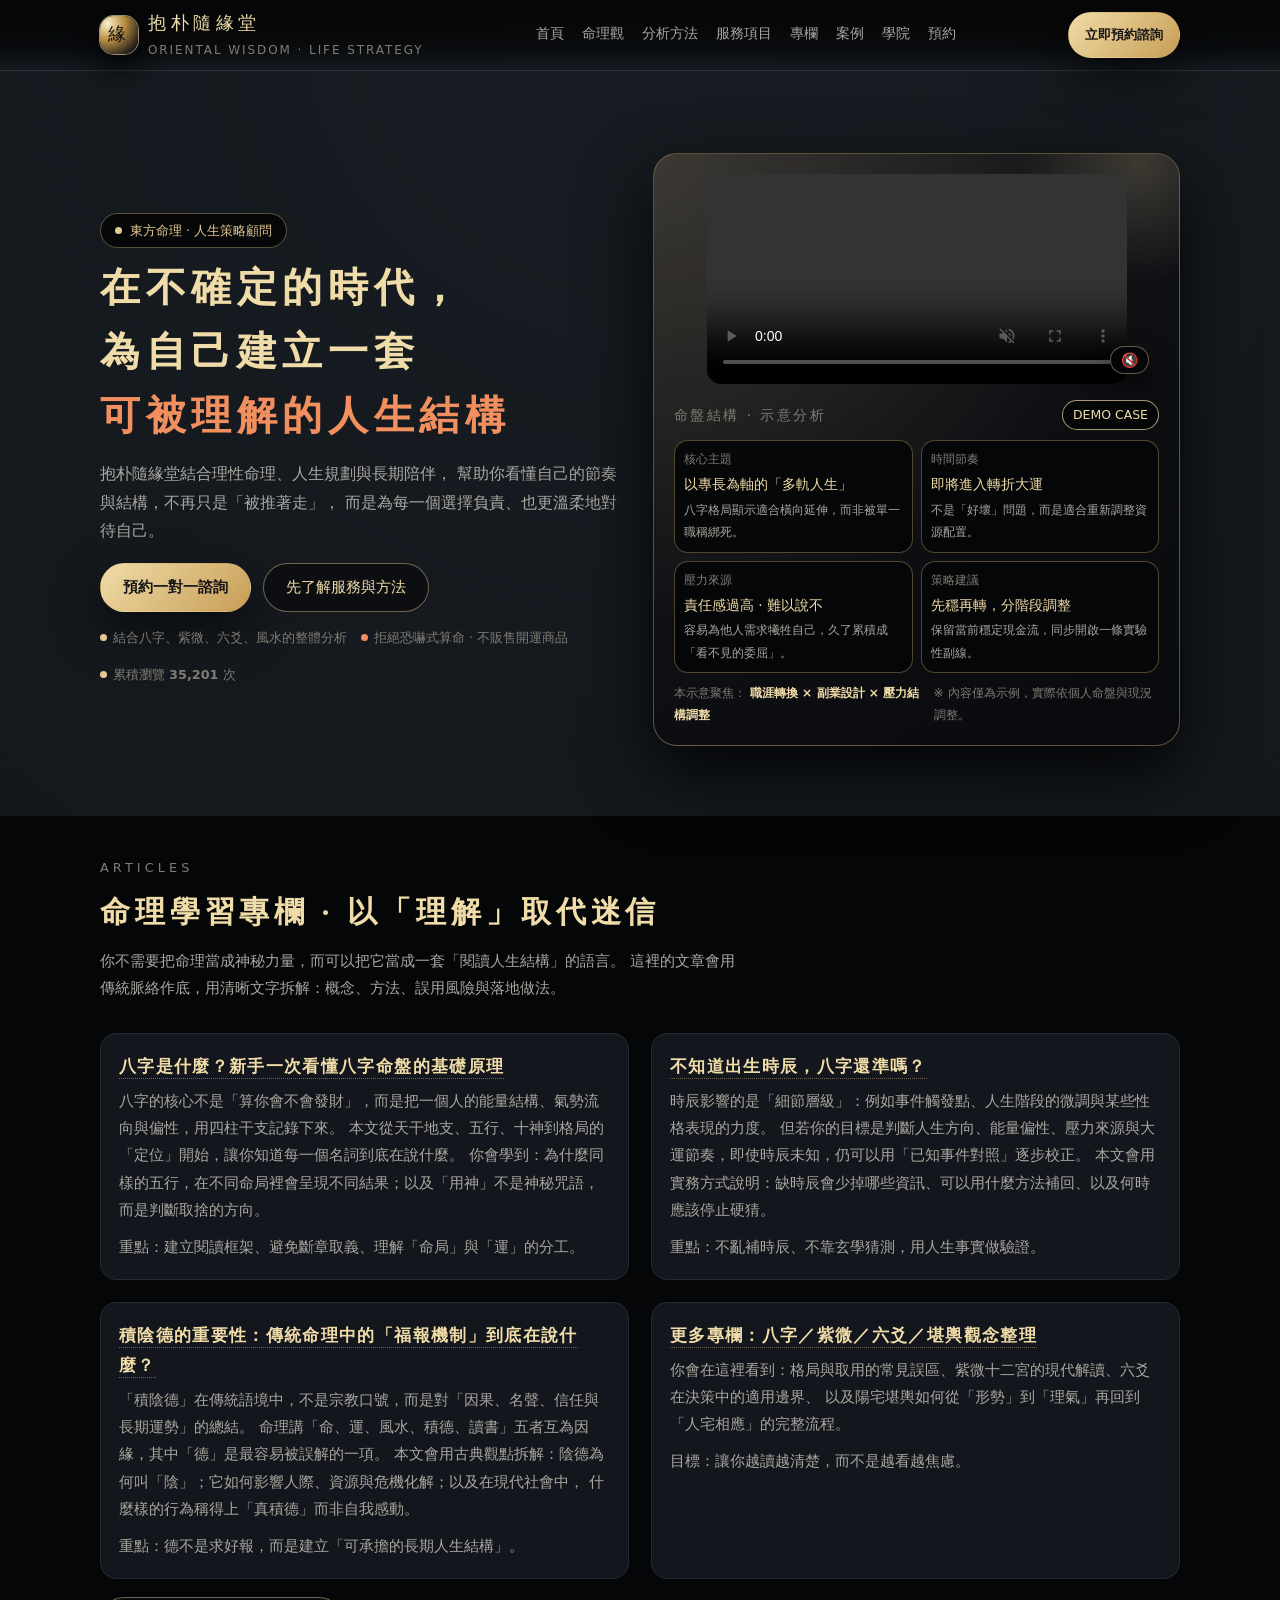
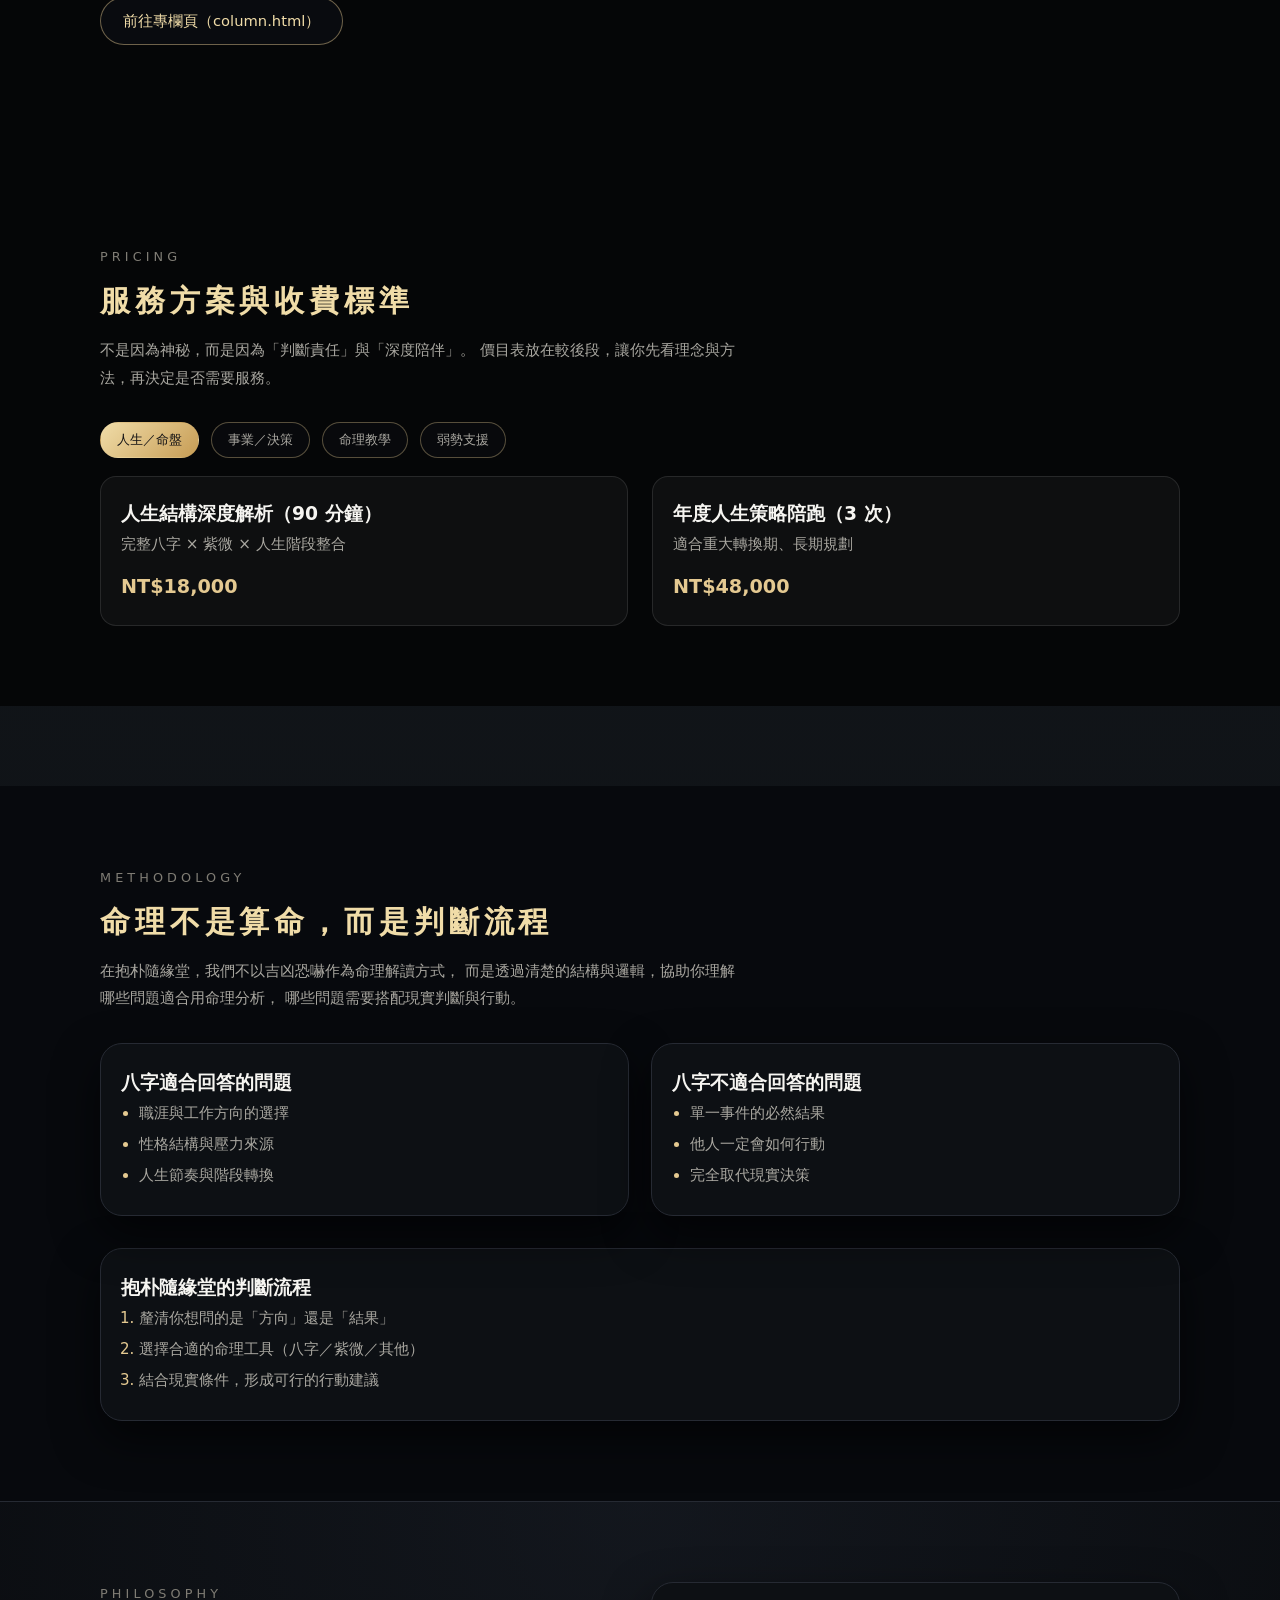
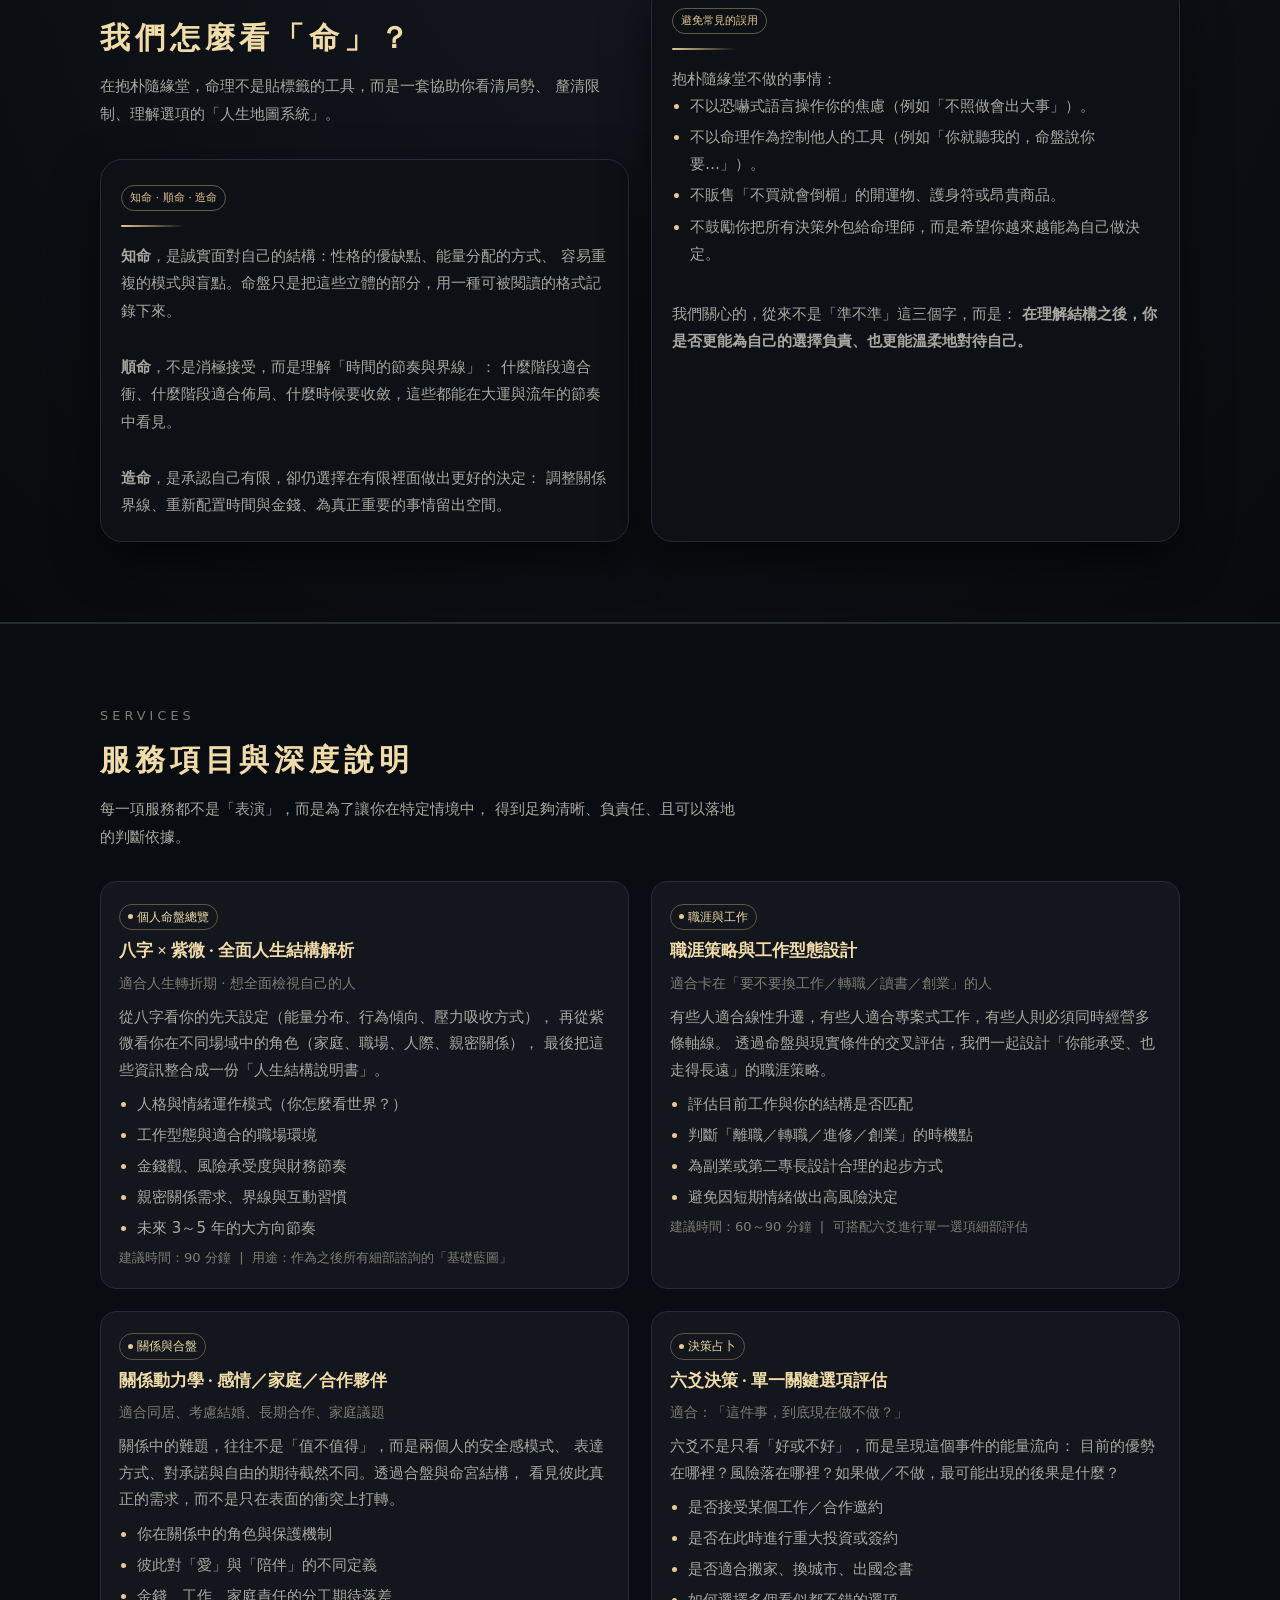
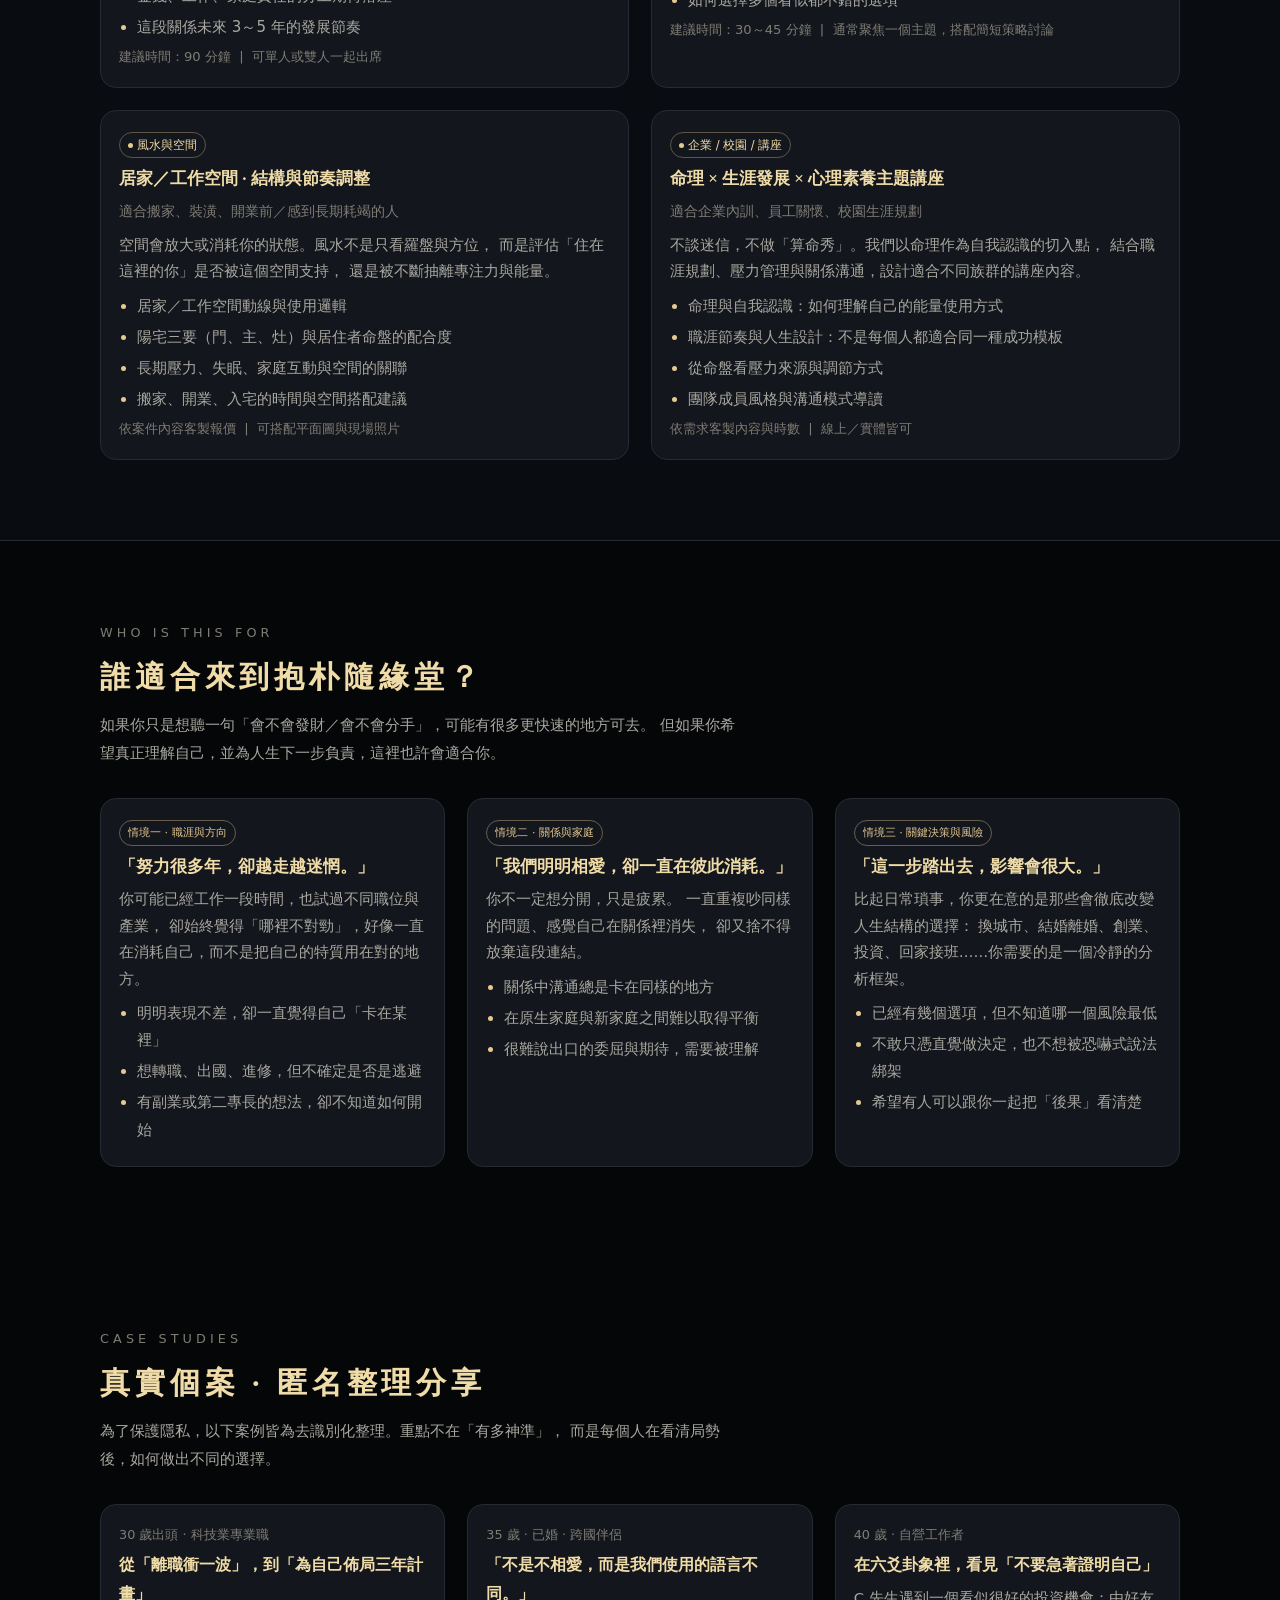
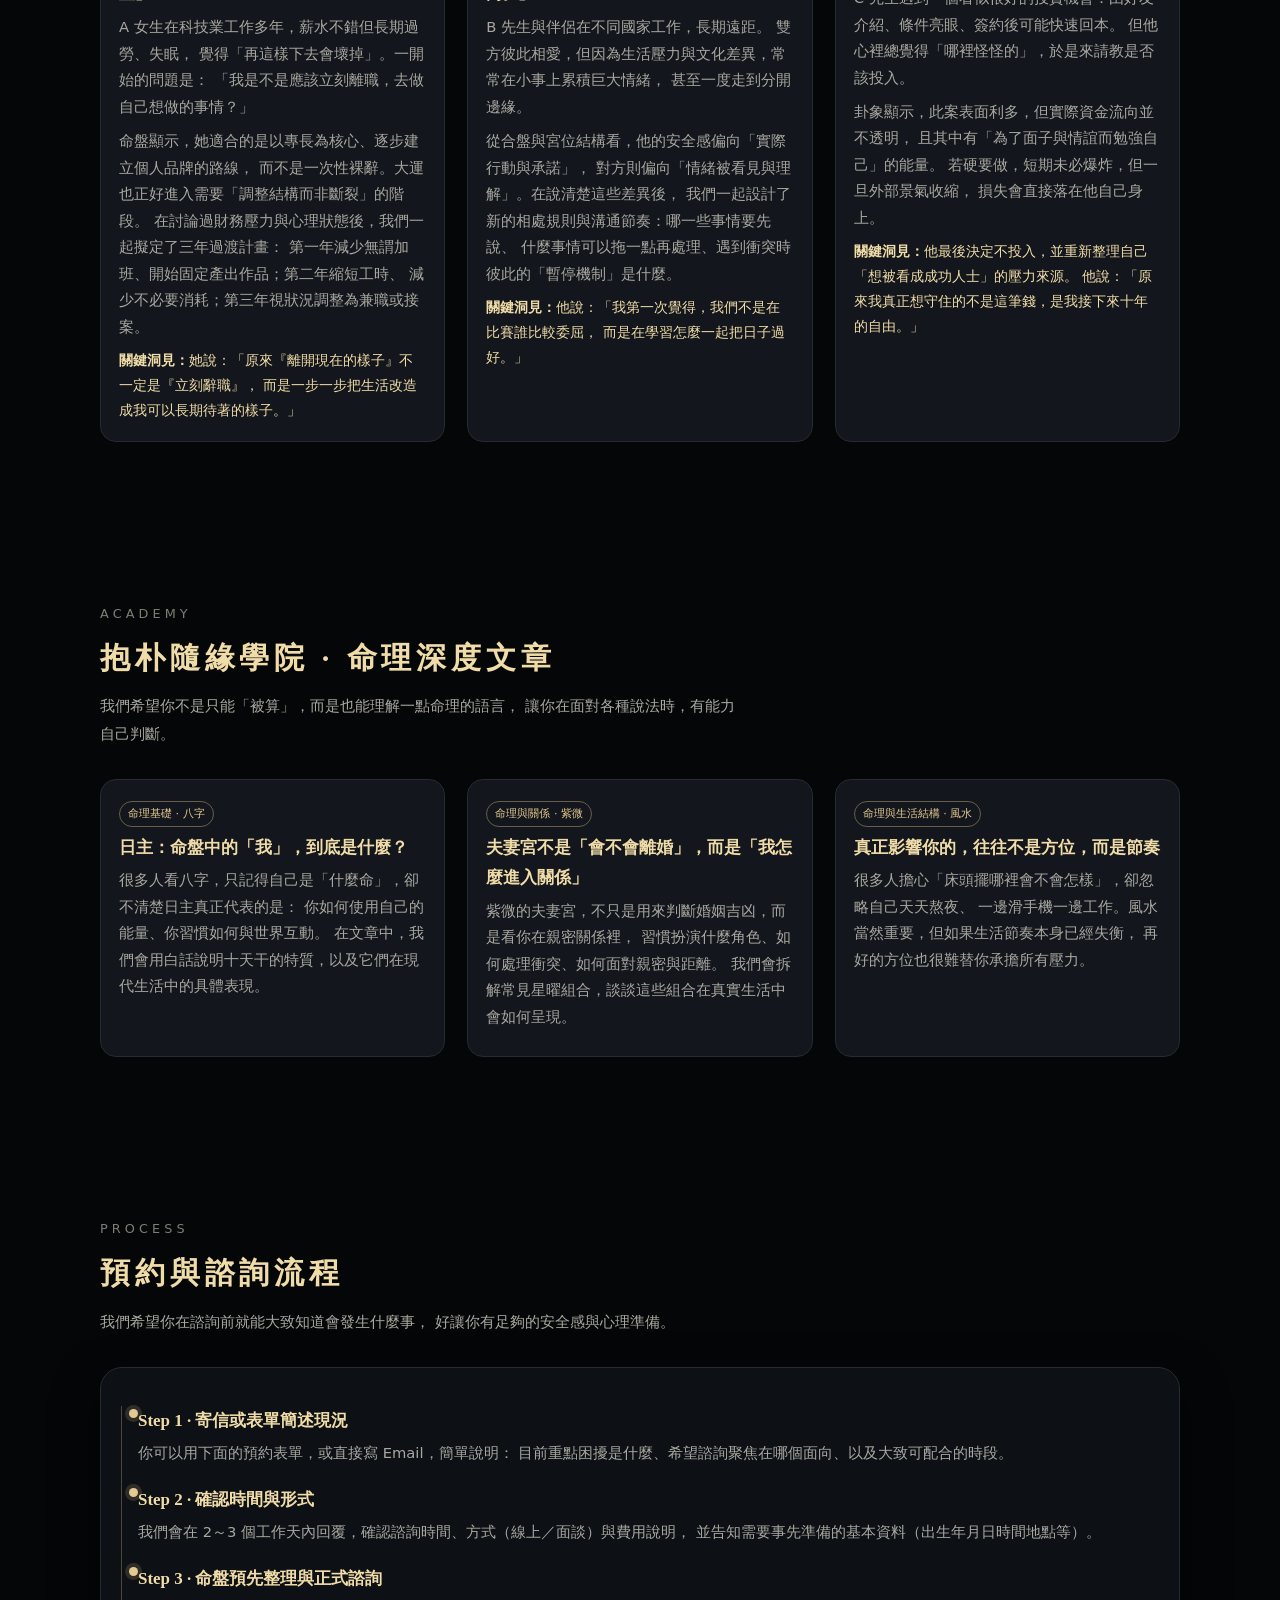
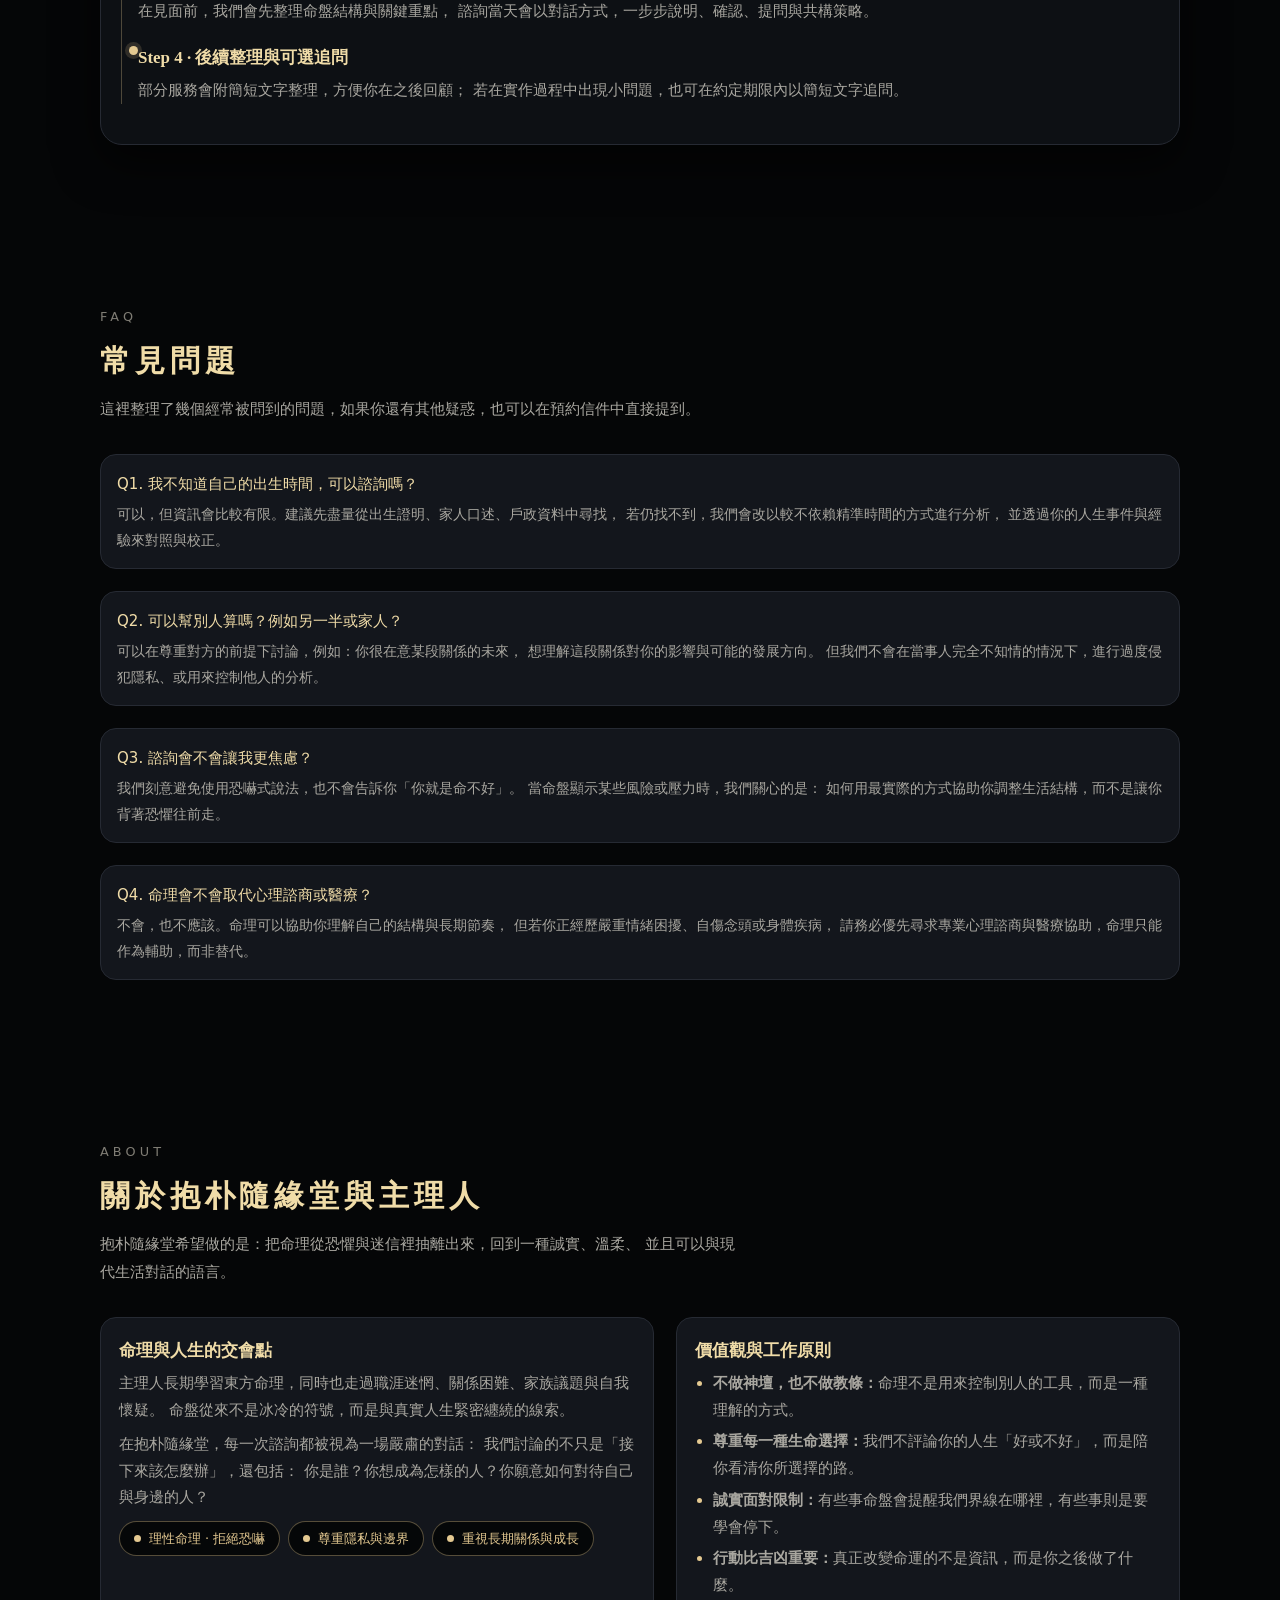
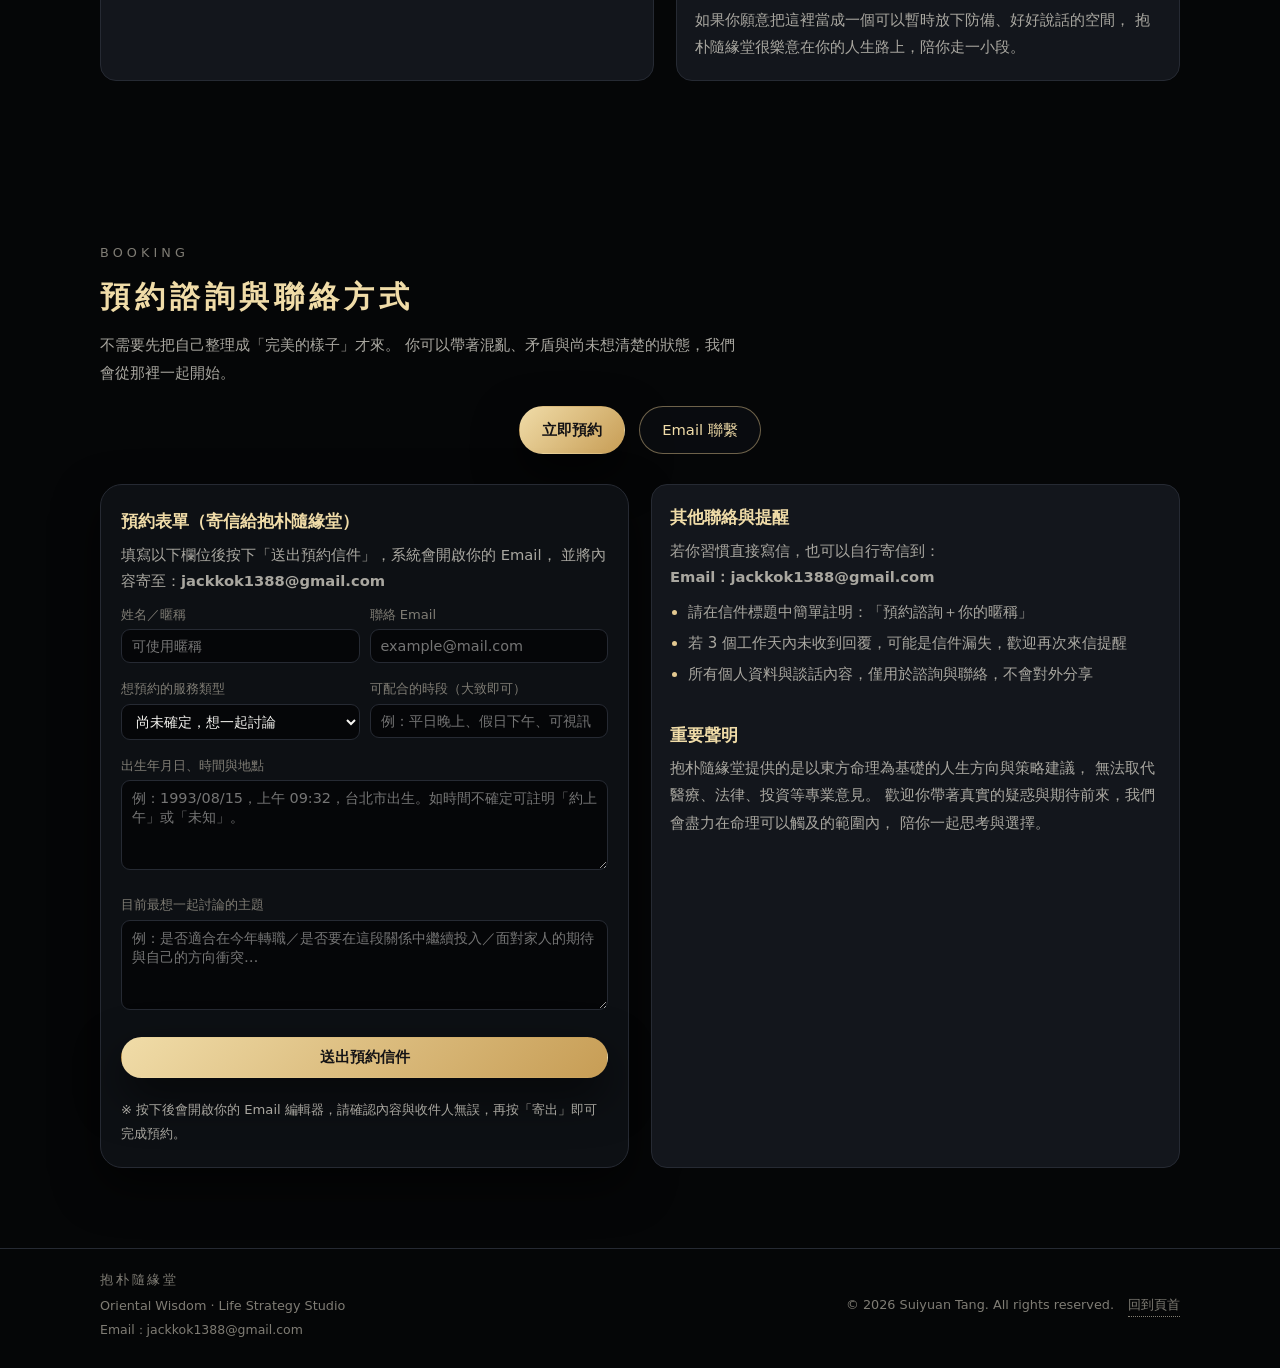
==== commit 1f891e8e: "更新抱朴隨緣堂品牌與命理教學價目" ====
--- a/index.html
+++ b/index.html
@@ -4,17 +4,17 @@
   <meta charset="utf-8" />
   <meta name="viewport" content="width=device-width, initial-scale=1" />
 
-  <title>隨緣堂｜八字分析・紫微斗數・風水命理全解析平台</title>
+  <title>抱朴隨緣堂｜八字分析・紫微斗數・風水命理全解析平台</title>
 
   <meta name="description"
-    content="隨緣堂提供八字、紫微斗數、六爻、風水、面相、皇極經世等命理分析與學習內容，包含免費排盤、命理百科與實例解析，打造專業且易懂的命理探索平台。" />
+    content="抱朴隨緣堂提供八字、紫微斗數、六爻、風水、面相、皇極經世等命理分析與學習內容，包含免費排盤、命理百科與實例解析，打造專業且易懂的命理探索平台。" />
 
   <link rel="canonical" href="https://artisticmagpkj54-oss.github.io/suiyuantang-mvp/" />
   <meta name="robots" content="index, follow" />
 
   <!-- Open Graph（LINE / FB） -->
   <meta property="og:type" content="website" />
-  <meta property="og:title" content="隨緣堂｜八字・紫微斗數・風水命理平台" />
+  <meta property="og:title" content="抱朴隨緣堂｜八字・紫微斗數・風水命理平台" />
   <meta property="og:description" content="結合東方命理與現代思維，提供八字、紫微斗數、六爻、風水等完整分析與學習內容。" />
   <meta property="og:image" content="https://artisticmagpkj54-oss.github.io/suiyuantang-mvp/og.jpg" />
   <meta property="og:url" content="https://artisticmagpkj54-oss.github.io/suiyuantang-mvp/" />
@@ -412,9 +412,9 @@
 <body>
   <!-- SEO Hidden H1 -->
   <section style="position:absolute;left:-9999px;top:-9999px;height:1px;width:1px;overflow:hidden;">
-    <h1>隨緣堂 東方命理人生策略顧問</h1>
+    <h1>抱朴隨緣堂 東方命理人生策略顧問</h1>
     <p>
-      隨緣堂專注於八字命理、紫微斗數、六爻占卜與風水分析，
+      抱朴隨緣堂專注於八字命理、紫微斗數、六爻占卜與風水分析，
       提供人生方向、職涯選擇、感情關係與重大決策的命理顧問服務。
       不以恐嚇、不販售迷信商品，而是協助你在理解結構後做出負責任的選擇。
     </p>
@@ -427,7 +427,7 @@
         <div class="nav-left">
           <div class="logo-mark">緣</div>
           <div>
-            <div class="logo-block-main">隨緣堂</div>
+            <div class="logo-block-main">抱朴隨緣堂</div>
             <div class="logo-block-sub">ORIENTAL WISDOM · LIFE STRATEGY</div>
           </div>
         </div>
@@ -468,7 +468,7 @@
         <li><a href="column.html">專欄</a></li>
         <li><a href="#who">適合對象</a></li>
         <li><a href="#cases">案例分享</a></li>
-        <li><a href="#academy">隨緣學院</a></li>
+        <li><a href="#academy">抱朴隨緣學院</a></li>
         <li><a href="#booking">預約與聯絡</a></li>
       </ul>
       <a
@@ -499,7 +499,7 @@
         </h1>
 
         <p class="hero-lead">
-          隨緣堂結合理性命理、人生規劃與長期陪伴，
+          抱朴隨緣堂結合理性命理、人生規劃與長期陪伴，
           幫助你看懂自己的節奏與結構，不再只是「被推著走」，
           而是為每一個選擇負責、也更溫柔地對待自己。
         </p>
@@ -670,10 +670,11 @@
         </p>
       </div>
 
-      <div class="pricing-tabs">
-        <button class="tab-btn active" type="button" onclick="showPricing(event,'life')">人生／命盤</button>
-        <button class="tab-btn" type="button" onclick="showPricing(event,'career')">事業／決策</button>
-        <button class="tab-btn" type="button" onclick="showPricing(event,'support')">弱勢支援</button>
+      <div class="pricing-tabs">
+        <button class="tab-btn active" type="button" onclick="showPricing(event,'life')">人生／命盤</button>
+        <button class="tab-btn" type="button" onclick="showPricing(event,'career')">事業／決策</button>
+        <button class="tab-btn" type="button" onclick="showPricing(event,'teaching')">命理教學</button>
+        <button class="tab-btn" type="button" onclick="showPricing(event,'support')">弱勢支援</button>
       </div>
 
       <div class="pricing-content">
@@ -690,7 +691,7 @@
           </div>
         </div>
 
-        <div class="pricing-group" id="career">
+        <div class="pricing-group" id="career">
           <div class="price-card">
             <h3>職涯／創業決策分析</h3>
             <p class="muted">轉職、創業、合作風險判斷</p>
@@ -701,7 +702,28 @@
             <p class="muted">單一關鍵選擇，清楚「該不該做」</p>
             <strong>NT$12,000</strong>
           </div>
-        </div>
+        </div>
+
+        <div class="pricing-group" id="teaching">
+          <div class="price-card">
+            <h3>紫微斗數</h3>
+            <p class="muted">初階班・20 堂課</p><strong>NT$45,000</strong>
+            <p class="muted" style="margin-top:18px;">中階班・20 堂課</p><strong>NT$60,000</strong>
+            <p class="muted" style="margin-top:18px;">高階論斷班・20 堂課</p><strong>NT$80,000</strong>
+          </div>
+          <div class="price-card">
+            <h3>八字</h3>
+            <p class="muted">初階班・20 堂課</p><strong>NT$60,000</strong>
+            <p class="muted" style="margin-top:18px;">中階班・20 堂課</p><strong>NT$76,000</strong>
+            <p class="muted" style="margin-top:18px;">高階論斷班・20 堂課</p><strong>NT$88,000</strong>
+          </div>
+          <div class="price-card">
+            <h3>風水堪輿</h3>
+            <p class="muted">入門班・15 堂課</p><strong>NT$45,000</strong>
+            <p class="muted" style="margin-top:18px;">進階班・15 堂課</p><strong>NT$70,000</strong>
+            <p class="muted" style="margin-top:18px;">高階師資實戰論斷班・15 堂課</p><strong>NT$98,000</strong>
+          </div>
+        </div>
 
         <div class="pricing-group" id="support">
           <div class="price-card charity">
@@ -724,7 +746,7 @@
         <div class="section-label">METHODOLOGY</div>
         <h2 class="section-title">命理不是算命，而是判斷流程</h2>
         <p class="section-subtitle">
-          在隨緣堂，我們不以吉凶恐嚇作為命理解讀方式，
+          在抱朴隨緣堂，我們不以吉凶恐嚇作為命理解讀方式，
           而是透過清楚的結構與邏輯，協助你理解哪些問題適合用命理分析，
           哪些問題需要搭配現實判斷與行動。
         </p>
@@ -751,7 +773,7 @@
       </div>
 
       <div class="card" style="margin-top: 32px;">
-        <h3>隨緣堂的判斷流程</h3>
+        <h3>抱朴隨緣堂的判斷流程</h3>
         <ol class="list">
           <li>釐清你想問的是「方向」還是「結果」</li>
           <li>選擇合適的命理工具（八字／紫微／其他）</li>
@@ -770,7 +792,7 @@
             <div class="section-label">PHILOSOPHY</div>
             <h2 class="section-title">我們怎麼看「命」？</h2>
             <p class="section-subtitle">
-              在隨緣堂，命理不是貼標籤的工具，而是一套協助你看清局勢、
+              在抱朴隨緣堂，命理不是貼標籤的工具，而是一套協助你看清局勢、
               釐清限制、理解選項的「人生地圖系統」。
             </p>
           </div>
@@ -798,7 +820,7 @@
         <div class="card">
           <span class="badge">避免常見的誤用</span>
           <div class="divider"></div>
-          <p class="muted">隨緣堂不做的事情：</p>
+          <p class="muted">抱朴隨緣堂不做的事情：</p>
           <ul class="list">
             <li>不以恐嚇式語言操作你的焦慮（例如「不照做會出大事」）。</li>
             <li>不以命理作為控制他人的工具（例如「你就聽我的，命盤說你要…」）。</li>
@@ -944,7 +966,7 @@
     <div class="container">
       <div class="section-header">
         <div class="section-label">WHO IS THIS FOR</div>
-        <h2 class="section-title">誰適合來到隨緣堂？</h2>
+        <h2 class="section-title">誰適合來到抱朴隨緣堂？</h2>
         <p class="section-subtitle">
           如果你只是想聽一句「會不會發財／會不會分手」，可能有很多更快速的地方可去。
           但如果你希望真正理解自己，並為人生下一步負責，這裡也許會適合你。
@@ -1079,7 +1101,7 @@
     <div class="container">
       <div class="section-header">
         <div class="section-label">ACADEMY</div>
-        <h2 class="section-title">隨緣學院 · 命理深度文章</h2>
+        <h2 class="section-title">抱朴隨緣學院 · 命理深度文章</h2>
         <p class="section-subtitle">
           我們希望你不是只能「被算」，而是也能理解一點命理的語言，
           讓你在面對各種說法時，有能力自己判斷。
@@ -1223,9 +1245,9 @@
     <div class="container">
       <div class="section-header">
         <div class="section-label">ABOUT</div>
-        <h2 class="section-title">關於隨緣堂與主理人</h2>
+        <h2 class="section-title">關於抱朴隨緣堂與主理人</h2>
         <p class="section-subtitle">
-          隨緣堂希望做的是：把命理從恐懼與迷信裡抽離出來，回到一種誠實、溫柔、
+          抱朴隨緣堂希望做的是：把命理從恐懼與迷信裡抽離出來，回到一種誠實、溫柔、
           並且可以與現代生活對話的語言。
         </p>
       </div>
@@ -1238,7 +1260,7 @@
             命盤從來不是冰冷的符號，而是與真實人生緊密纏繞的線索。
           </p>
           <p class="service-body">
-            在隨緣堂，每一次諮詢都被視為一場嚴肅的對話：
+            在抱朴隨緣堂，每一次諮詢都被視為一場嚴肅的對話：
             我們討論的不只是「接下來該怎麼辦」，還包括：
             你是誰？你想成為怎樣的人？你願意如何對待自己與身邊的人？
           </p>
@@ -1259,7 +1281,7 @@
           </ul>
           <p class="muted" style="margin-top:8px;">
             如果你願意把這裡當成一個可以暫時放下防備、好好說話的空間，
-            隨緣堂很樂意在你的人生路上，陪你走一小段。
+            抱朴隨緣堂很樂意在你的人生路上，陪你走一小段。
           </p>
         </div>
       </div>
@@ -1284,7 +1306,7 @@
 
       <div class="grid grid-2">
         <div class="card" id="booking-form">
-          <h3 class="service-title">預約表單（寄信給隨緣堂）</h3>
+          <h3 class="service-title">預約表單（寄信給抱朴隨緣堂）</h3>
           <p class="service-body">
             填寫以下欄位後按下「送出預約信件」，系統會開啟你的 Email，
             並將內容寄至：<strong>jackkok1388@gmail.com</strong>
@@ -1367,7 +1389,7 @@
           <br />
           <h3 class="service-title">重要聲明</h3>
           <p class="muted">
-            隨緣堂提供的是以東方命理為基礎的人生方向與策略建議，
+            抱朴隨緣堂提供的是以東方命理為基礎的人生方向與策略建議，
             無法取代醫療、法律、投資等專業意見。
             歡迎你帶著真實的疑惑與期待前來，我們會盡力在命理可以觸及的範圍內，
             陪你一起思考與選擇。
@@ -1381,7 +1403,7 @@
   <footer>
     <div class="container footer-inner">
       <div class="footer-brand">
-        <span style="font-family:'Noto Serif TC',serif;letter-spacing:0.22em;">隨緣堂</span>
+        <span style="font-family:'Noto Serif TC',serif;letter-spacing:0.22em;">抱朴隨緣堂</span>
         <span>Oriental Wisdom · Life Strategy Studio</span>
         <span style="font-size:0.78rem;">Email：<a href="mailto:jackkok1388@gmail.com">jackkok1388@gmail.com</a></span>
       </div>
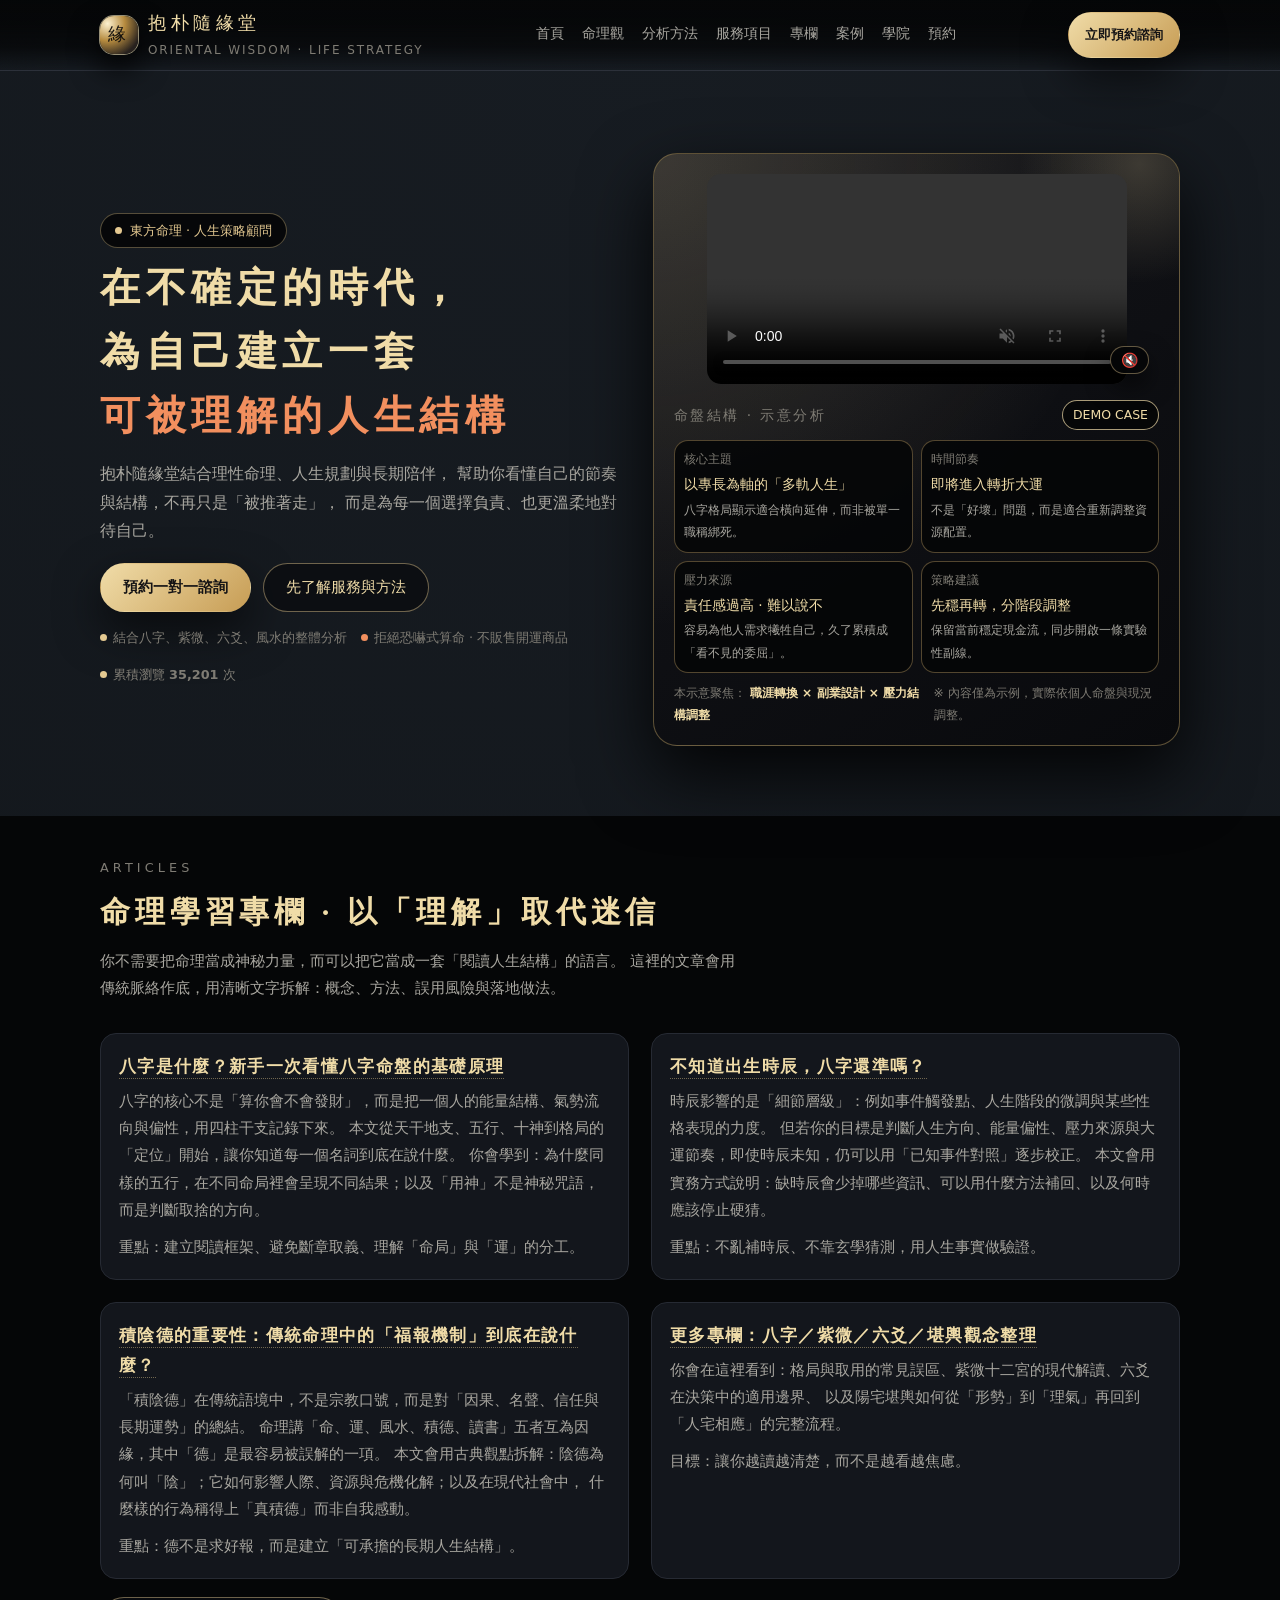
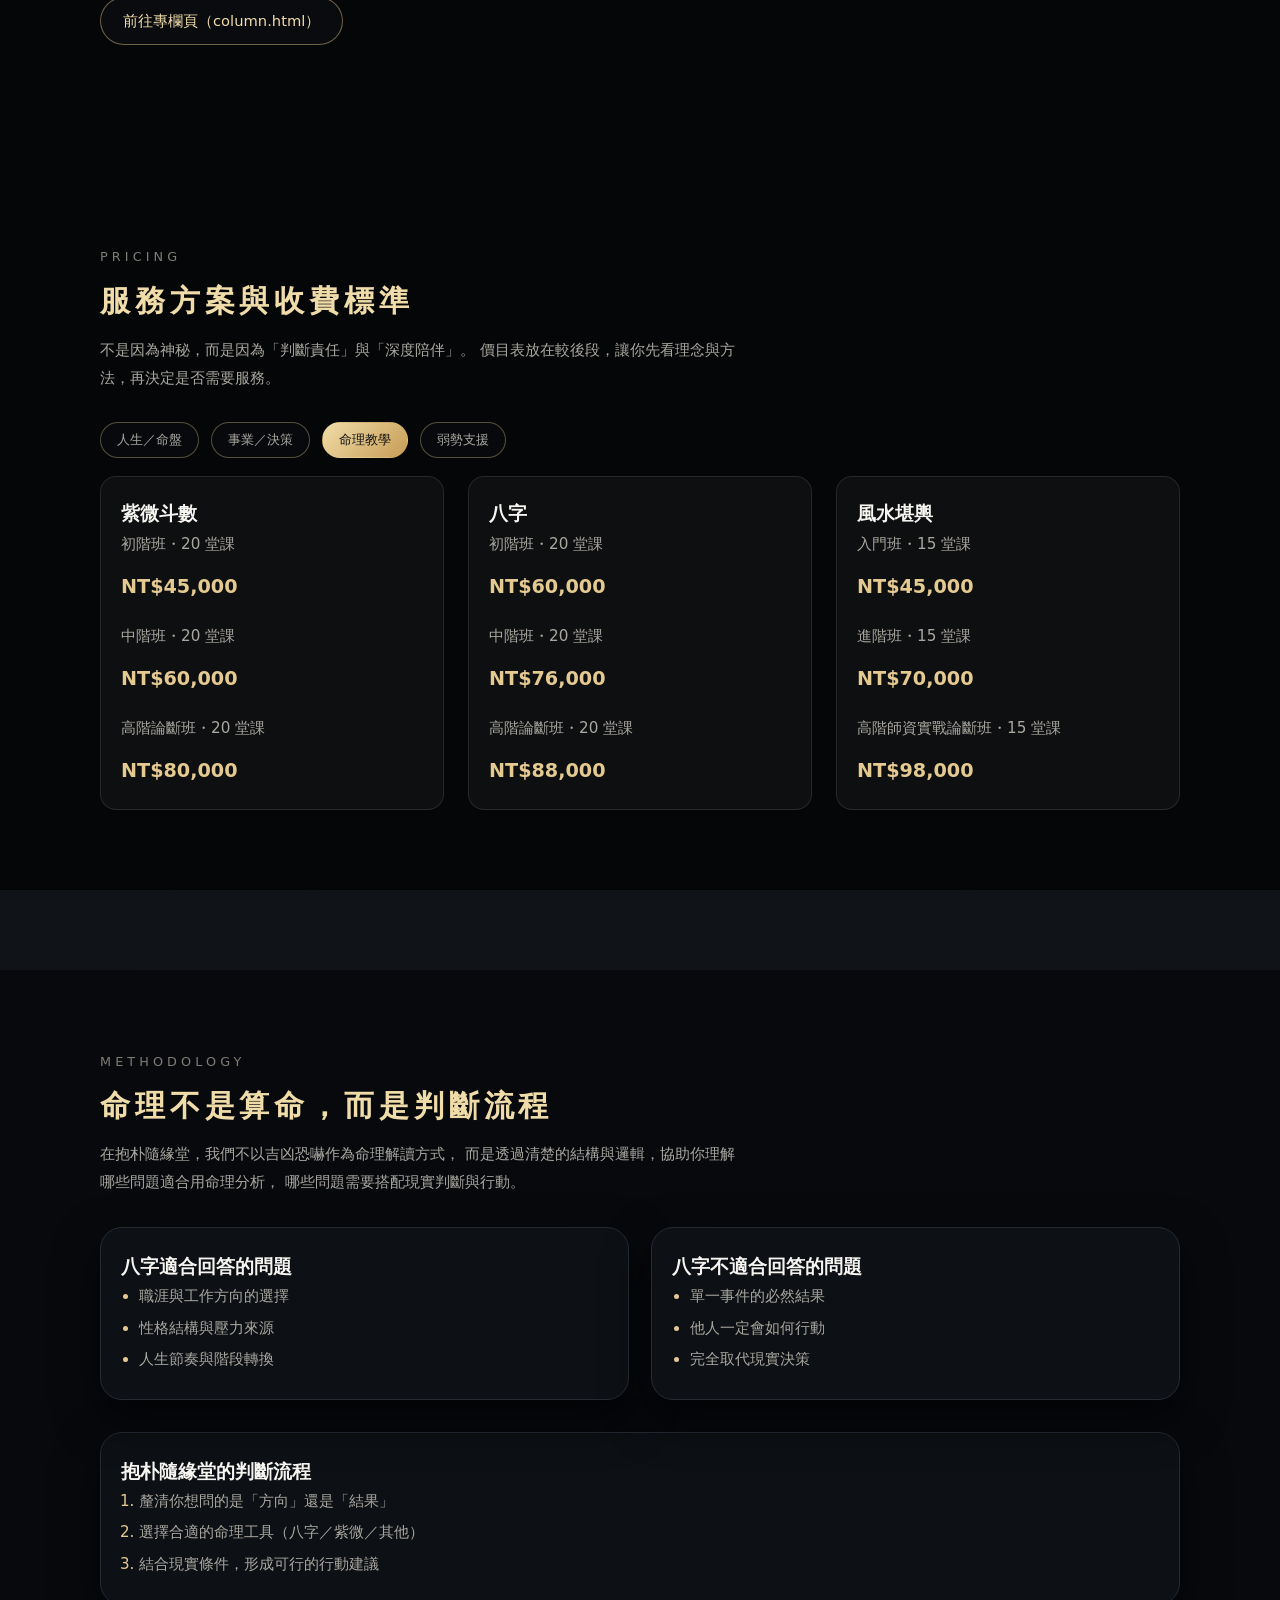
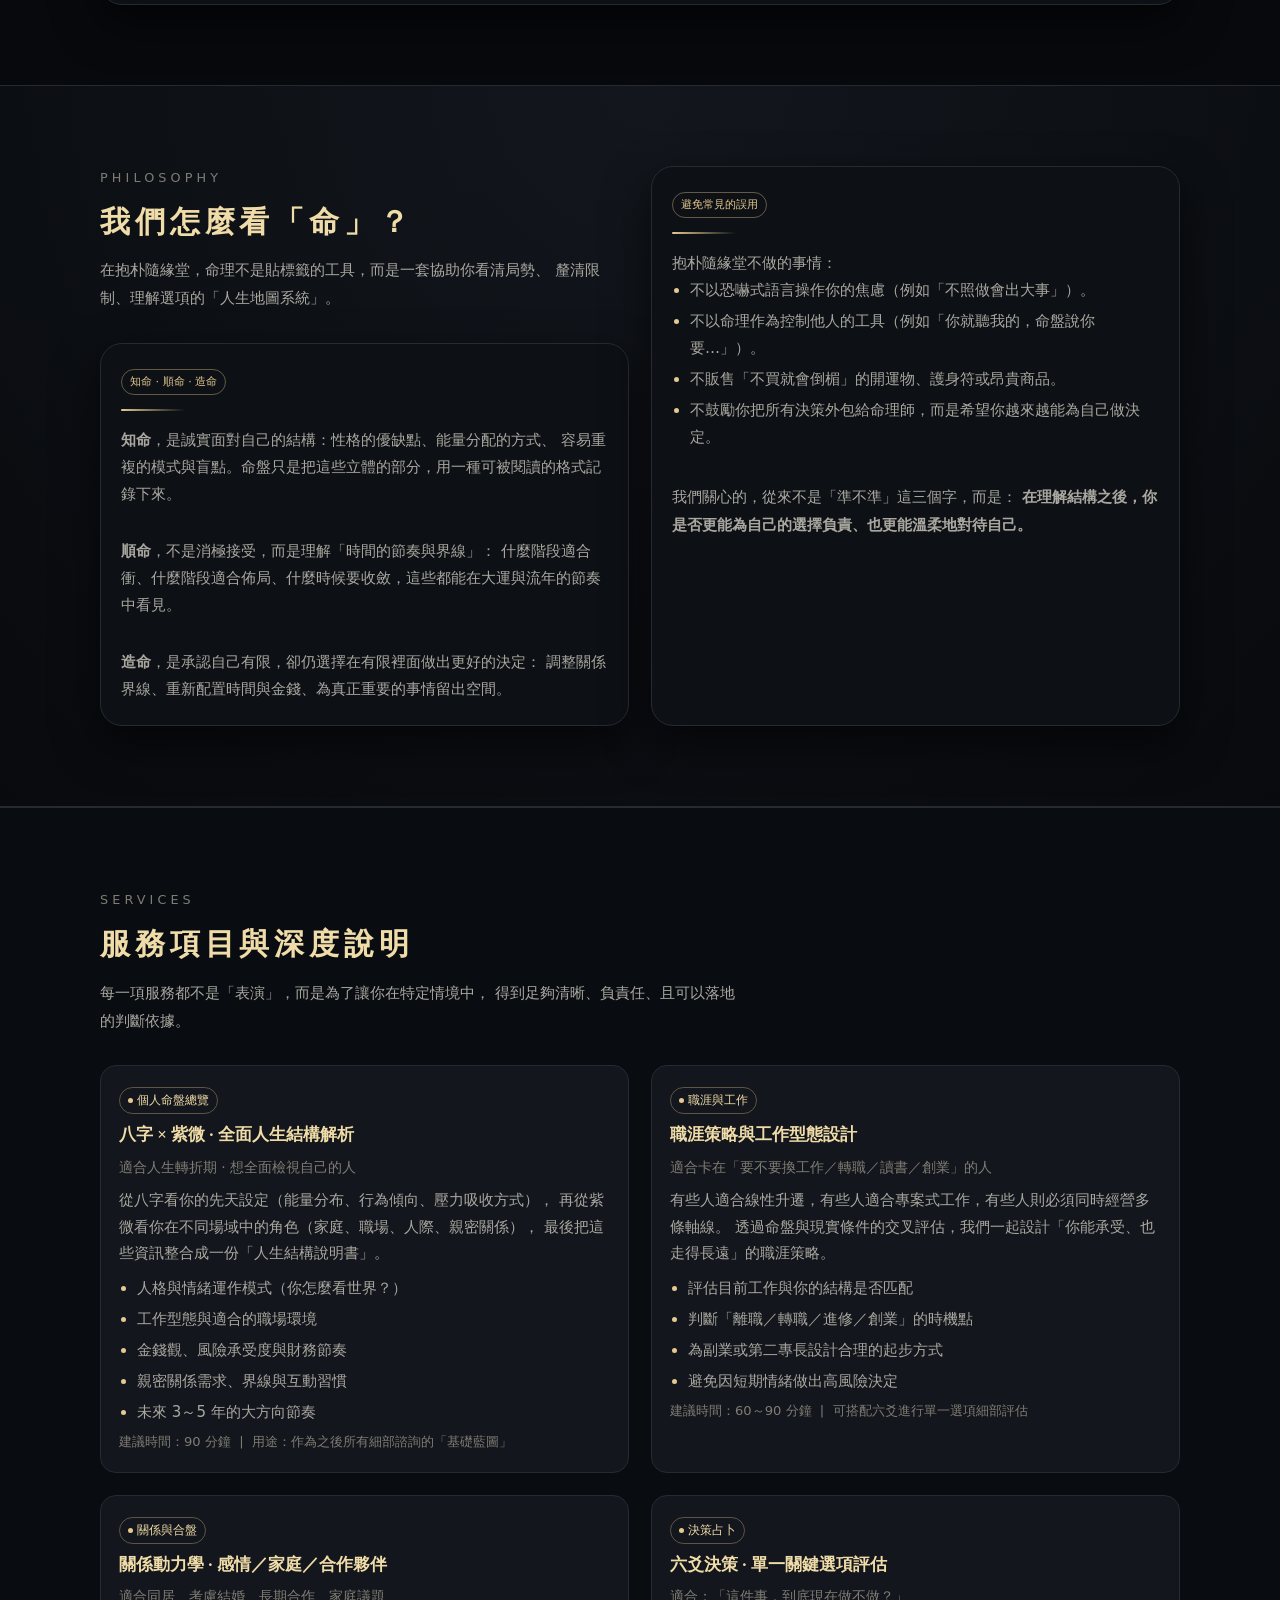
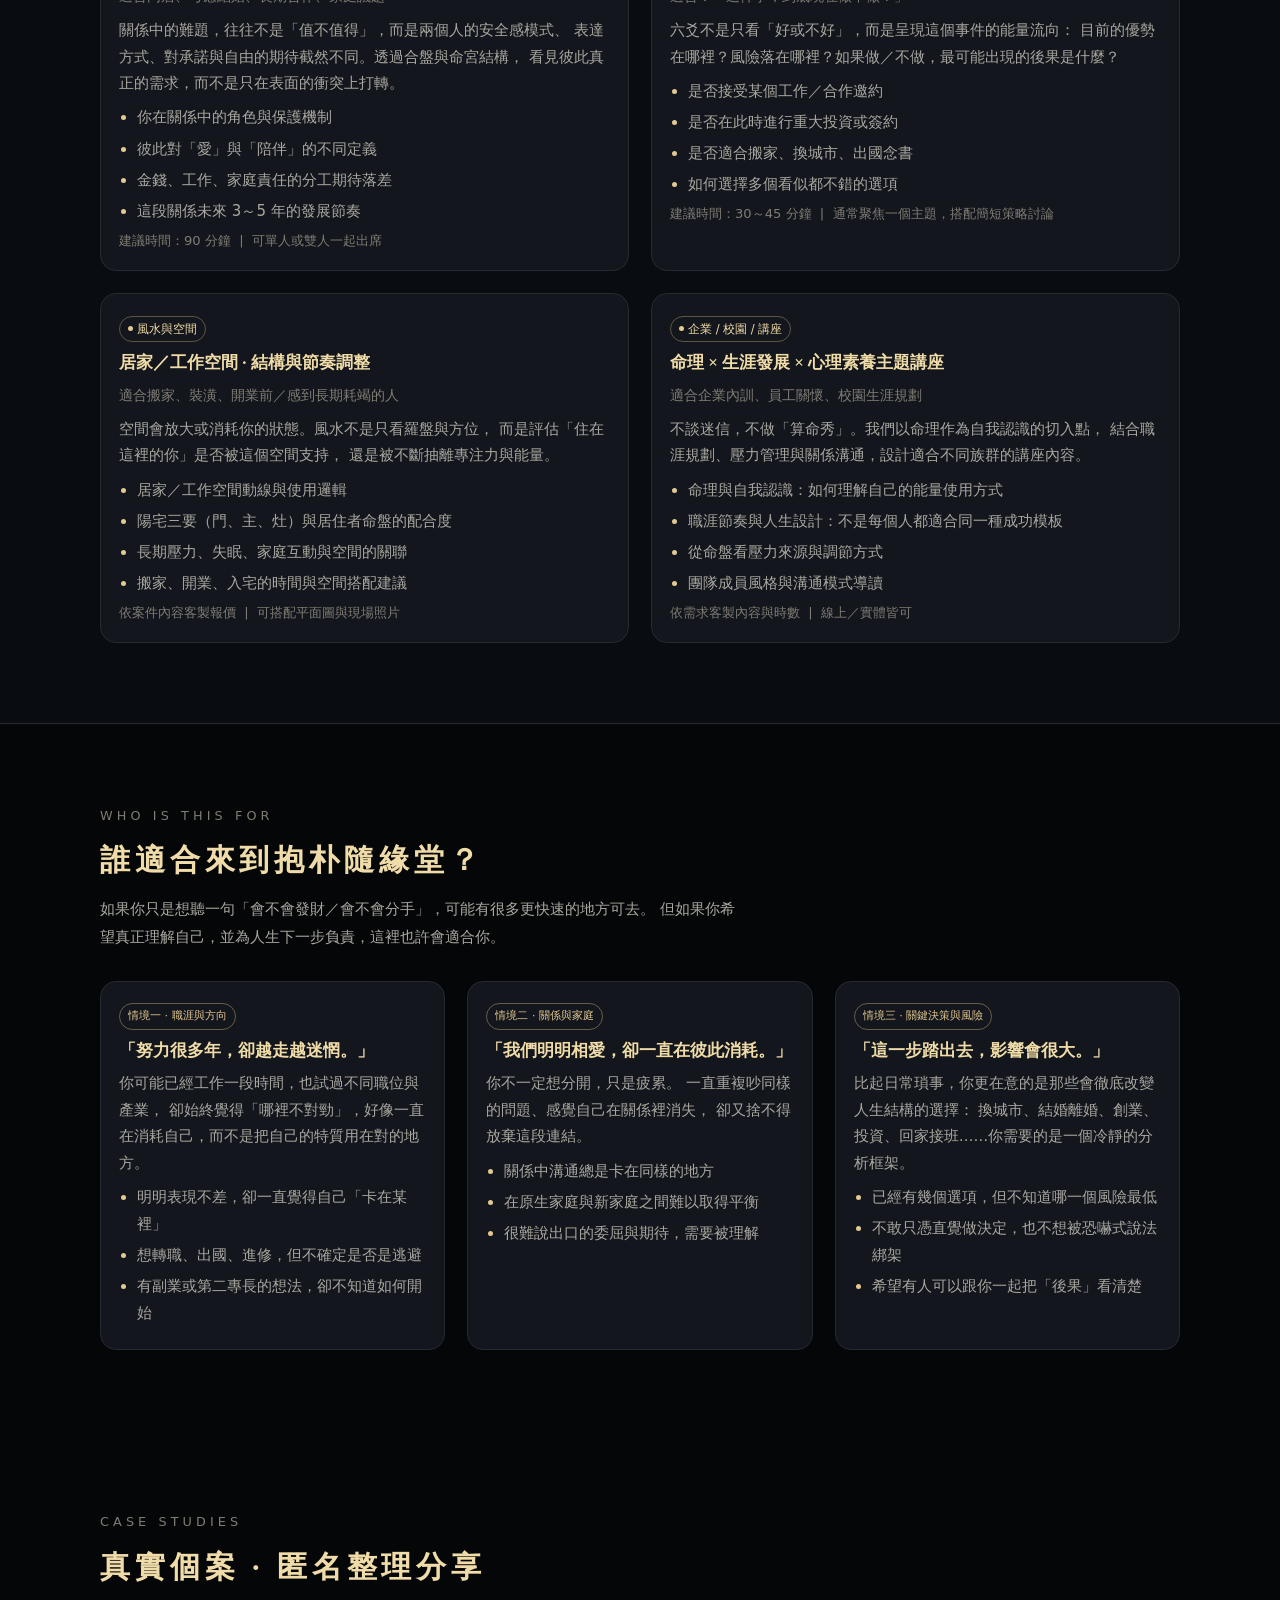
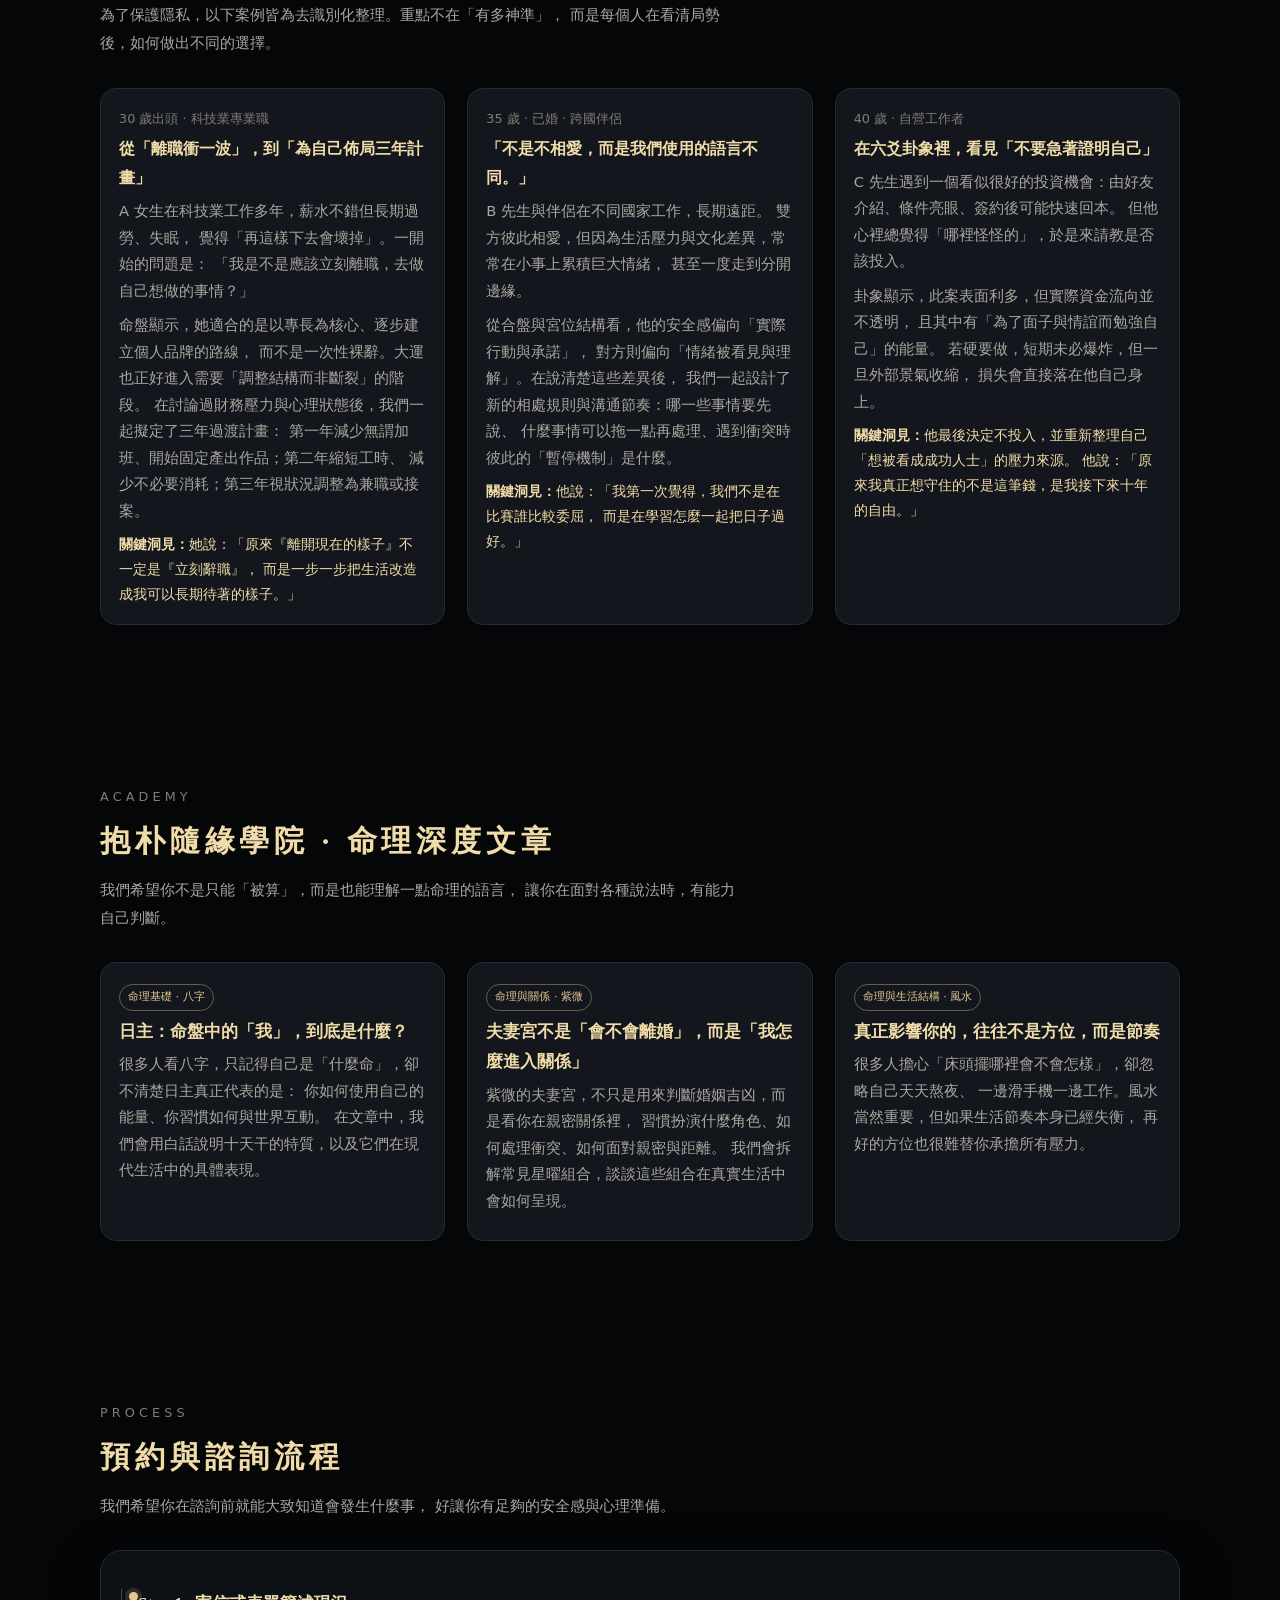
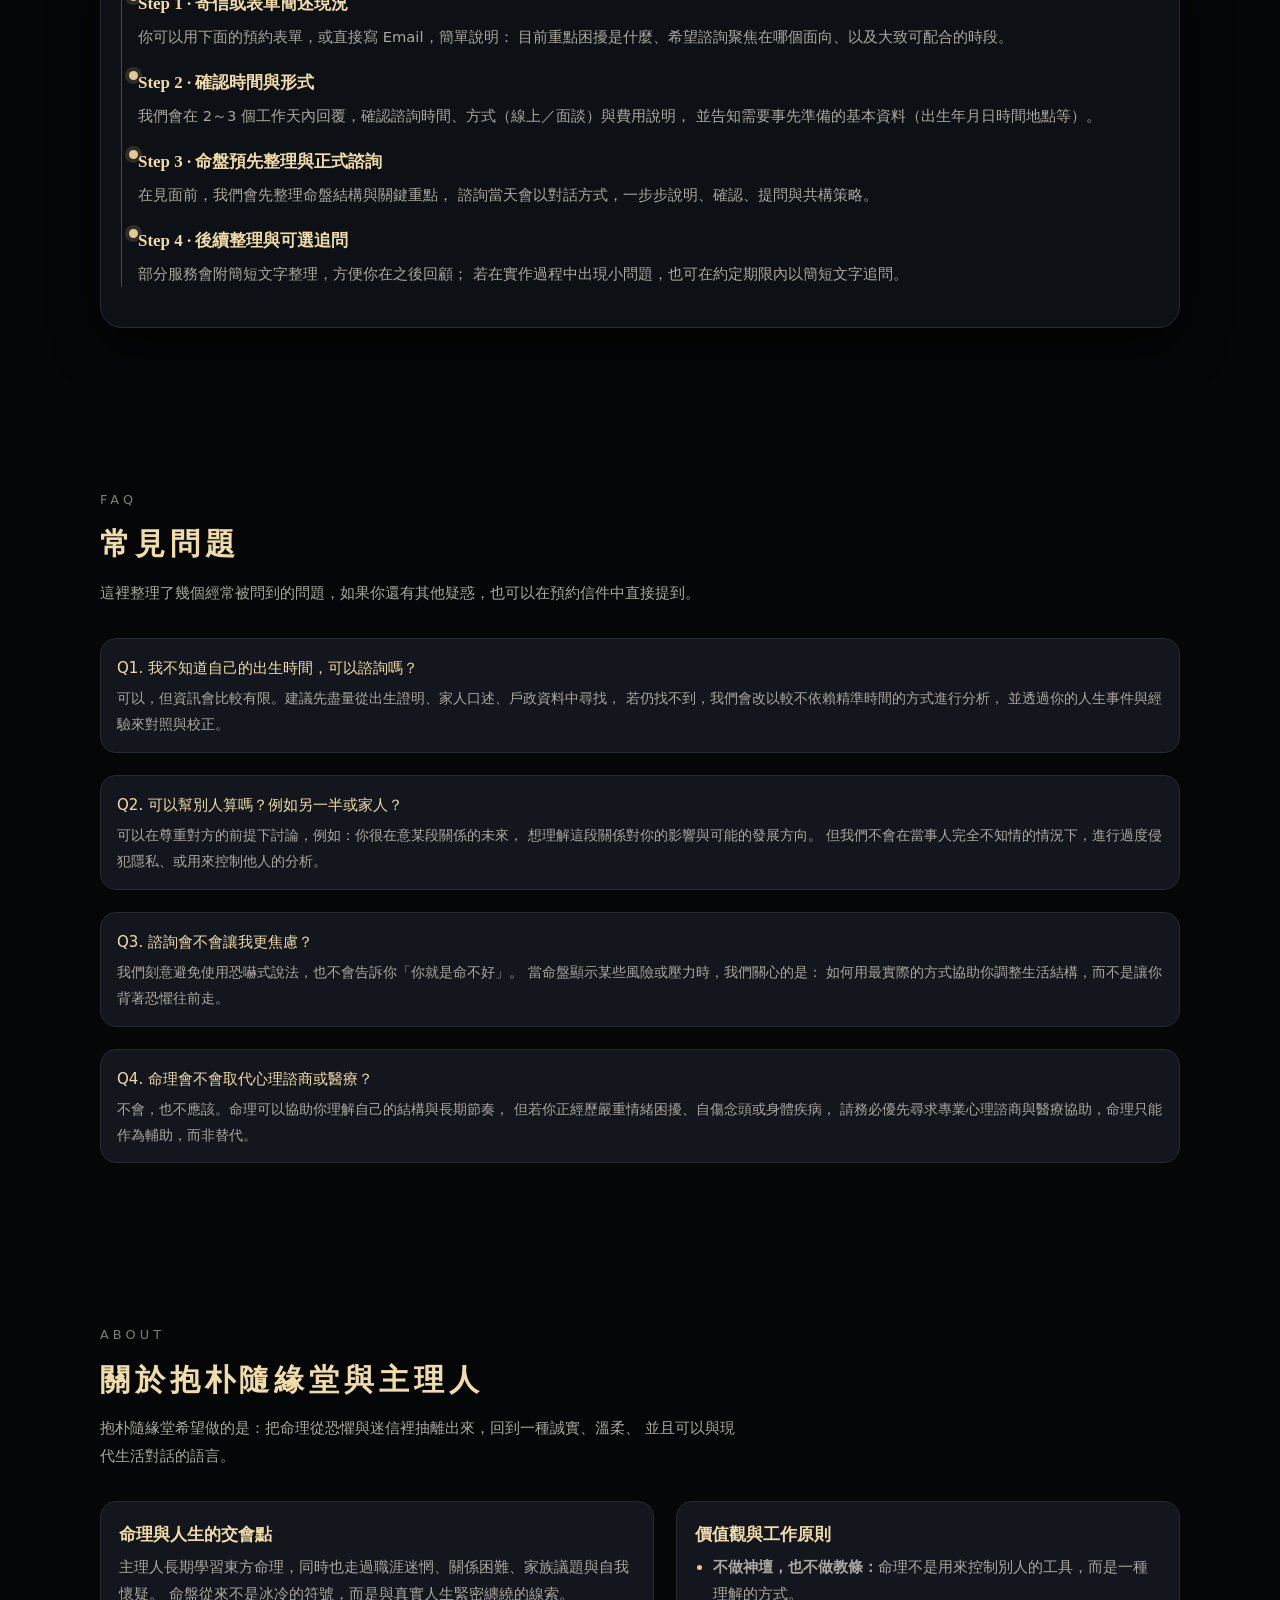
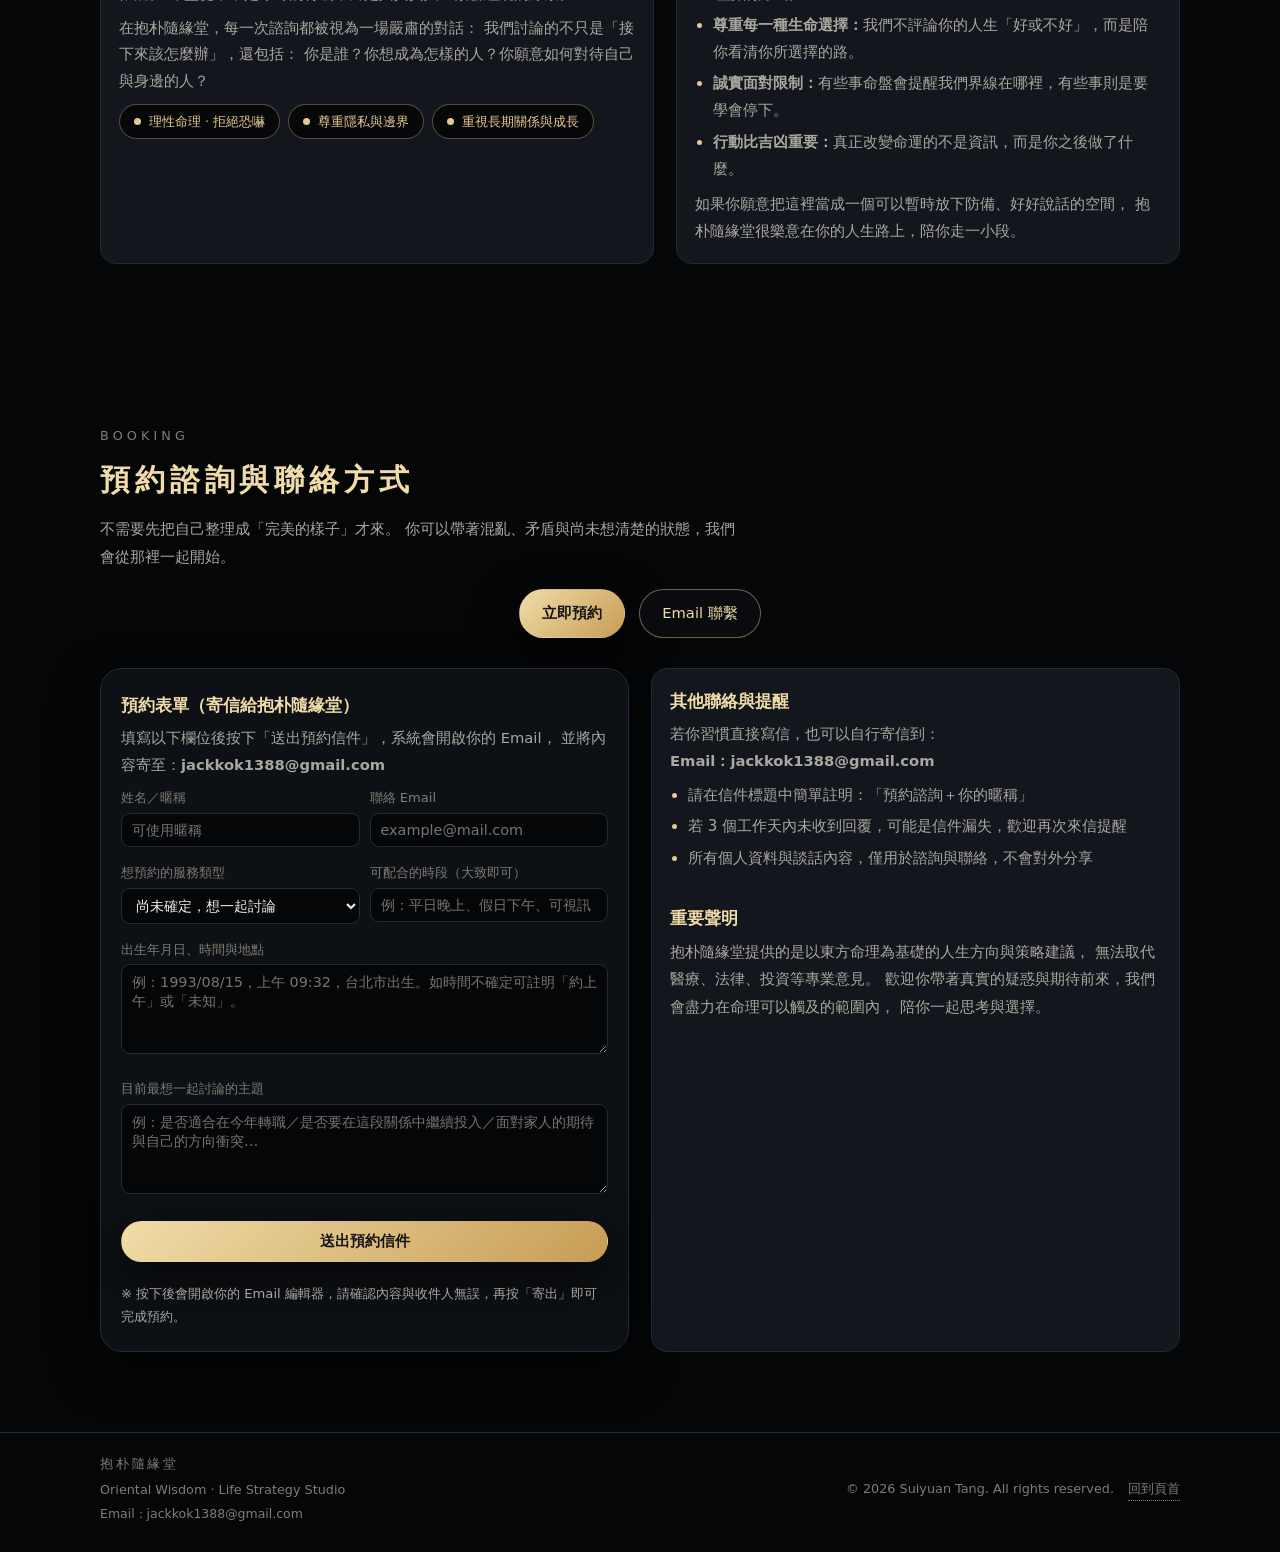
==== commit 7a49d0e6: "預設顯示命理教學課程價目" ====
--- a/index.html
+++ b/index.html
@@ -671,14 +671,14 @@
       </div>
 
       <div class="pricing-tabs">
-        <button class="tab-btn active" type="button" onclick="showPricing(event,'life')">人生／命盤</button>
+        <button class="tab-btn" type="button" onclick="showPricing(event,'life')">人生／命盤</button>
         <button class="tab-btn" type="button" onclick="showPricing(event,'career')">事業／決策</button>
-        <button class="tab-btn" type="button" onclick="showPricing(event,'teaching')">命理教學</button>
+        <button class="tab-btn active" type="button" onclick="showPricing(event,'teaching')">命理教學</button>
         <button class="tab-btn" type="button" onclick="showPricing(event,'support')">弱勢支援</button>
       </div>
 
       <div class="pricing-content">
-        <div class="pricing-group active" id="life">
+        <div class="pricing-group" id="life">
           <div class="price-card">
             <h3>人生結構深度解析（90 分鐘）</h3>
             <p class="muted">完整八字 × 紫微 × 人生階段整合</p>
@@ -704,7 +704,7 @@
           </div>
         </div>
 
-        <div class="pricing-group" id="teaching">
+        <div class="pricing-group active" id="teaching">
           <div class="price-card">
             <h3>紫微斗數</h3>
             <p class="muted">初階班・20 堂課</p><strong>NT$45,000</strong>
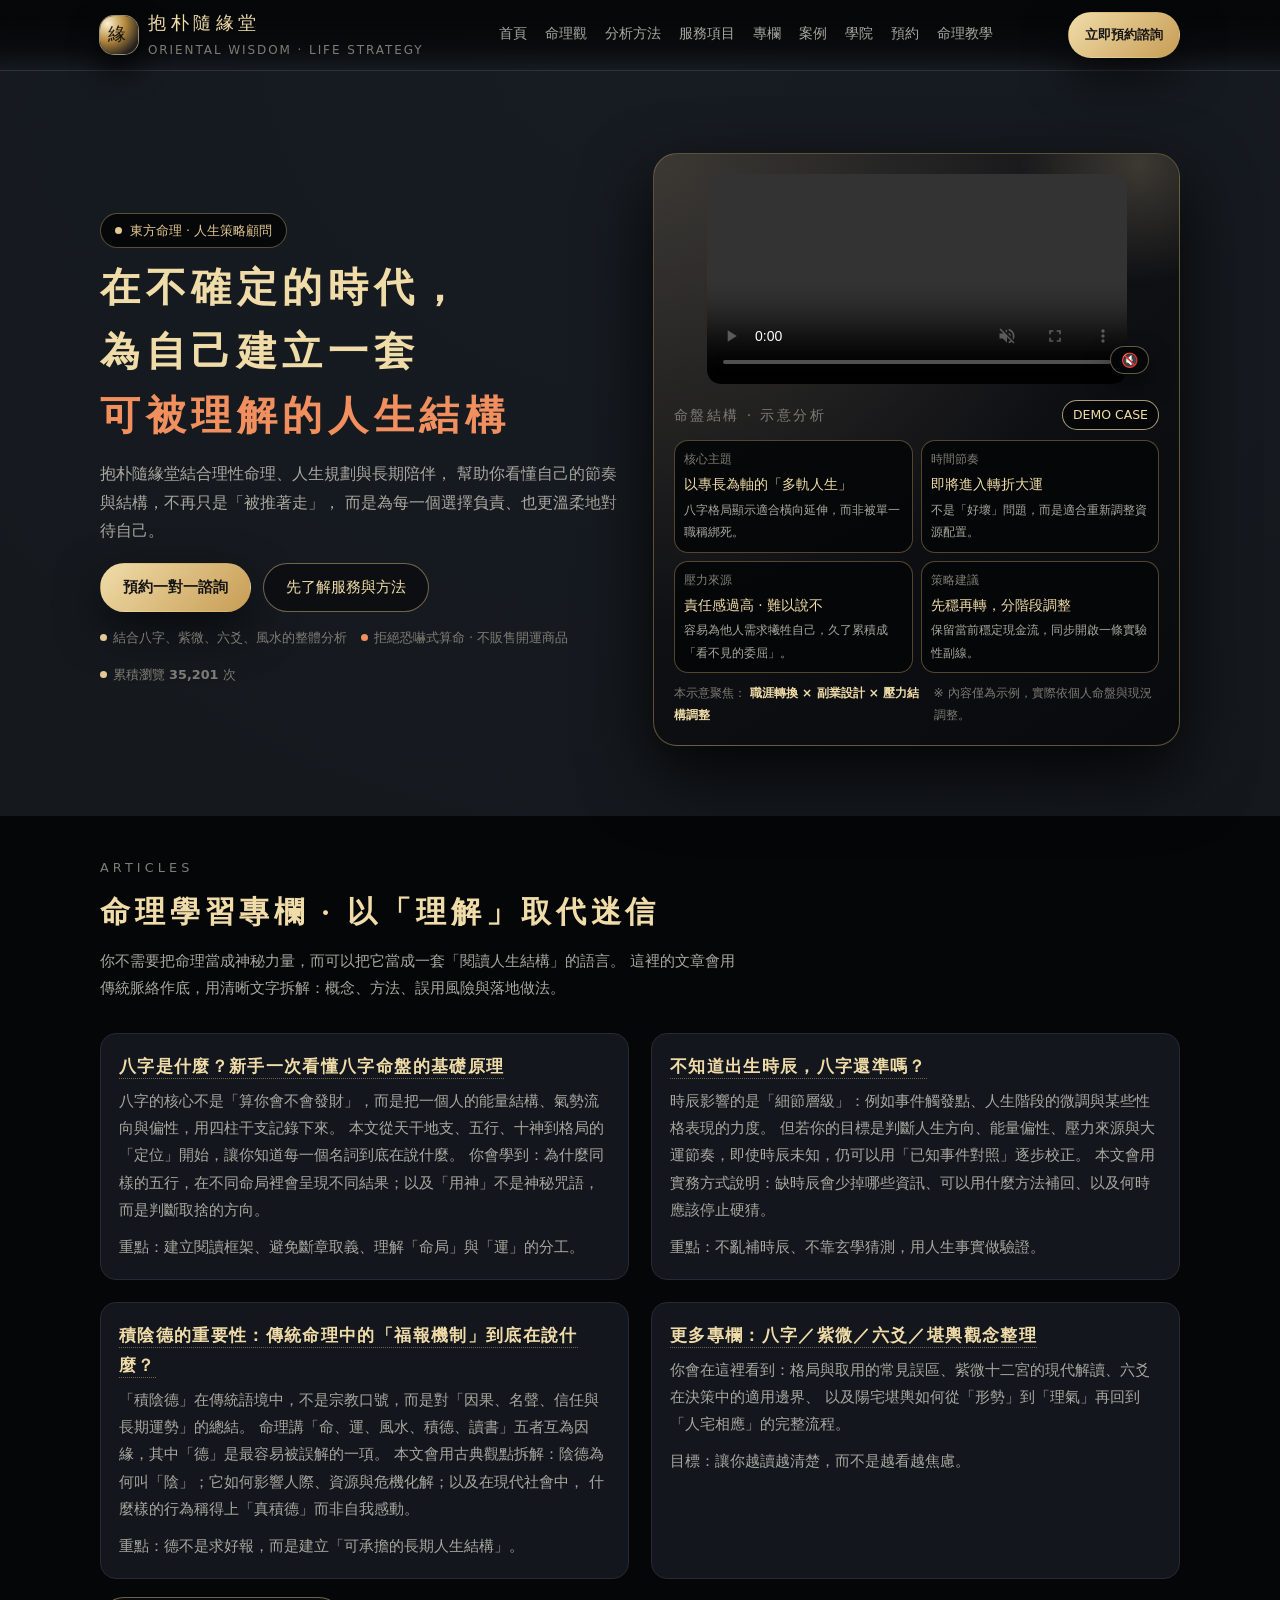
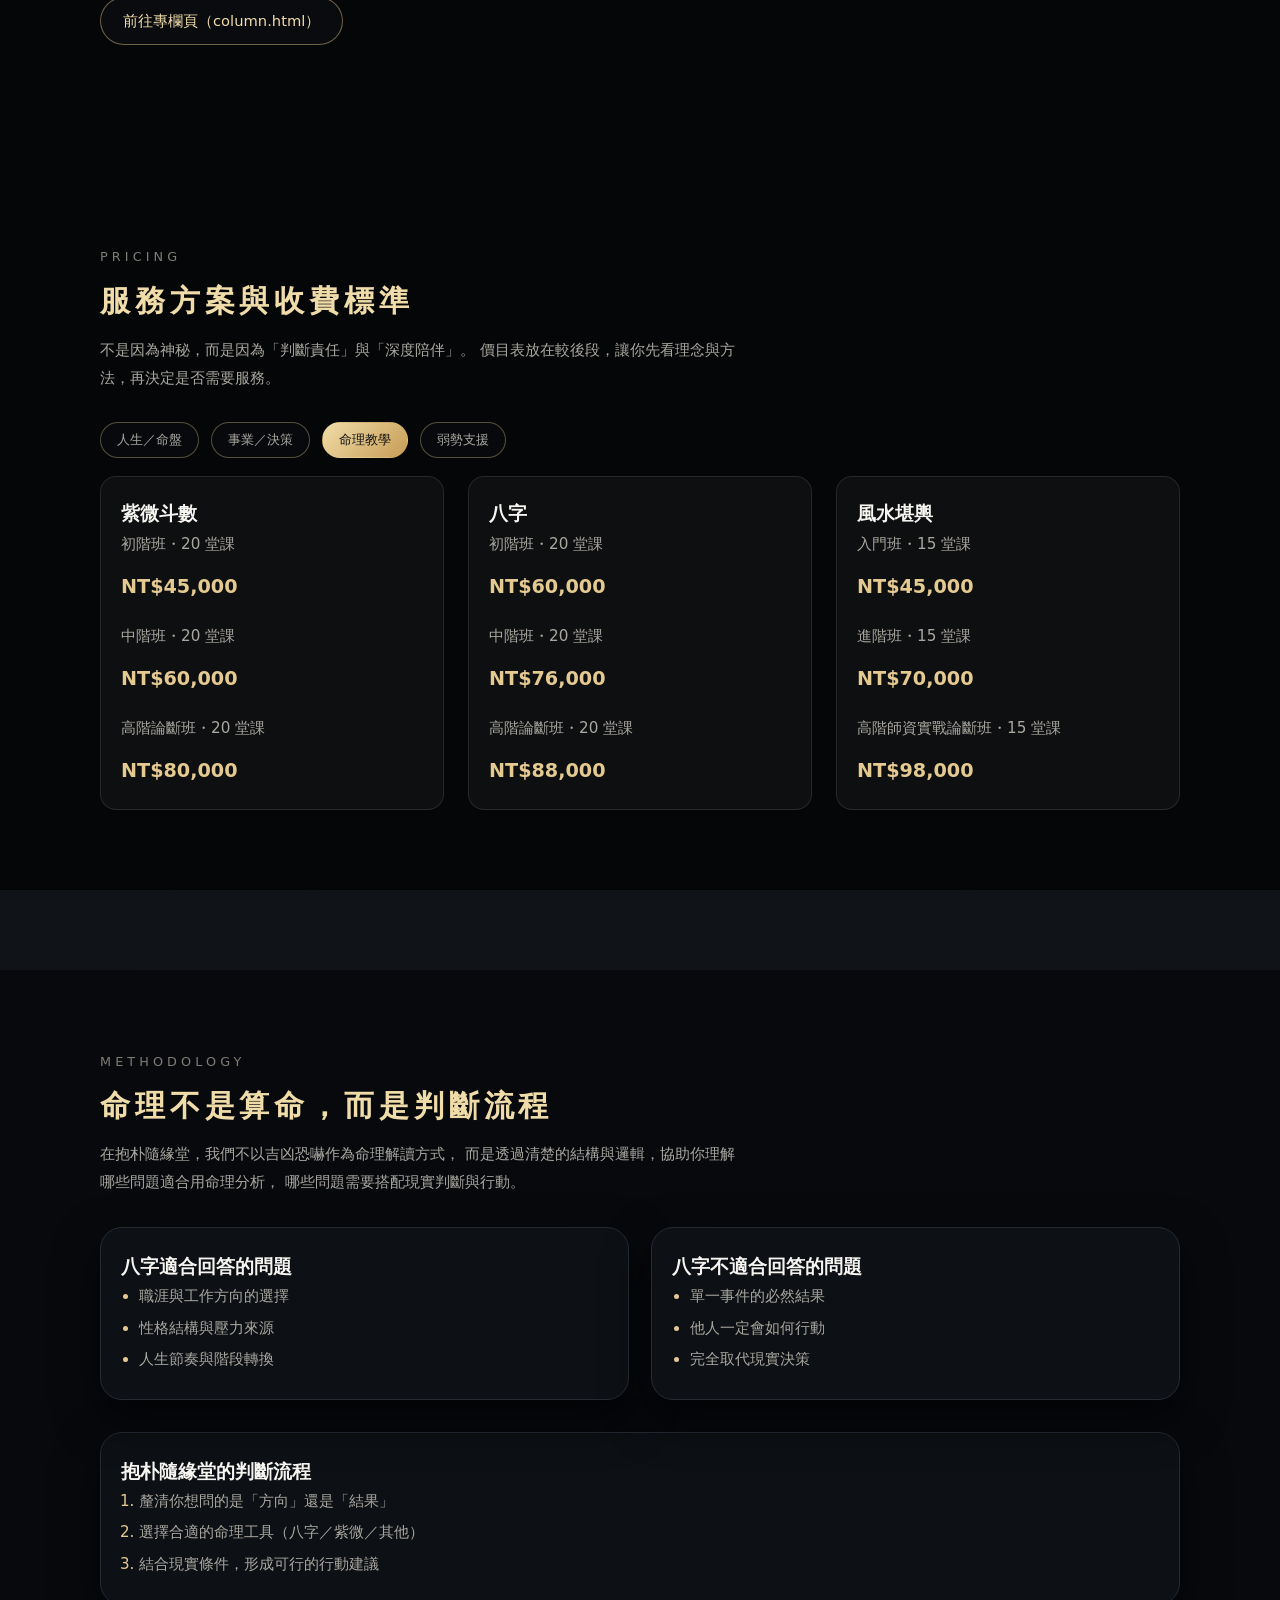
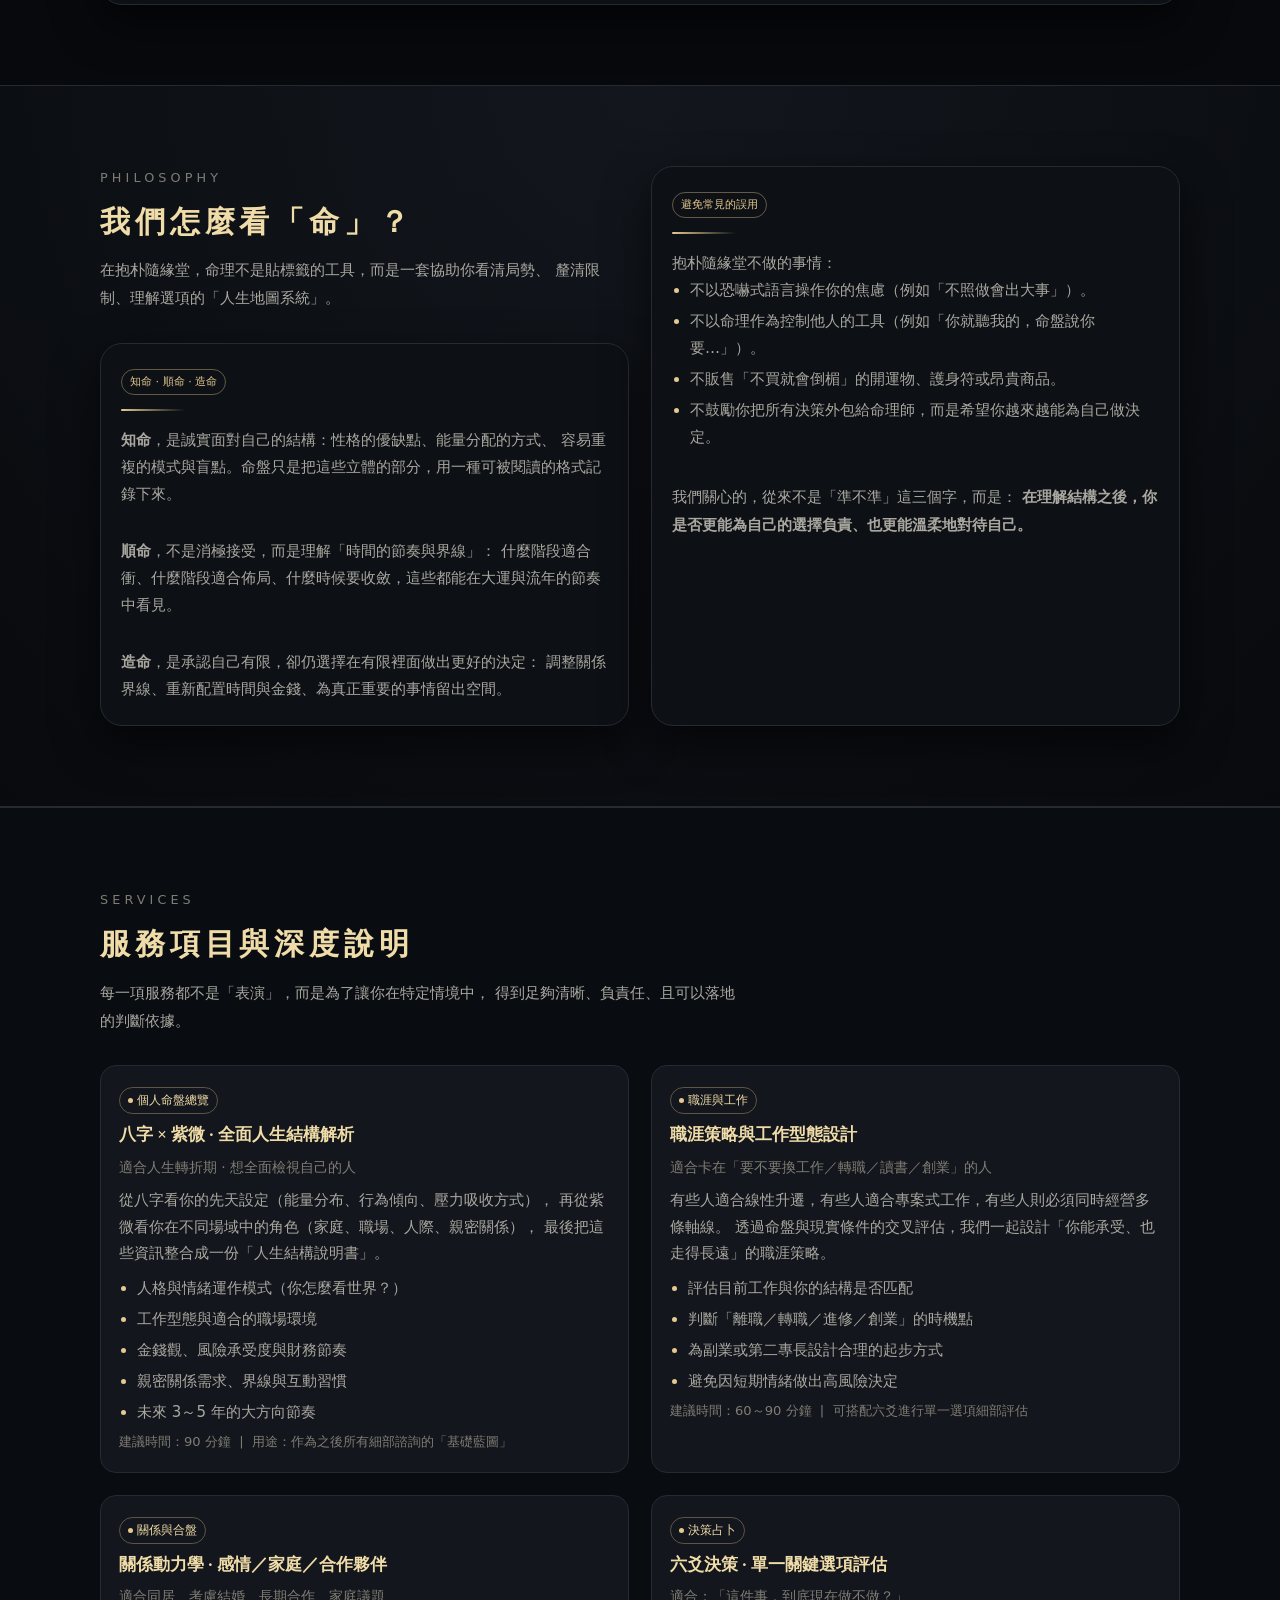
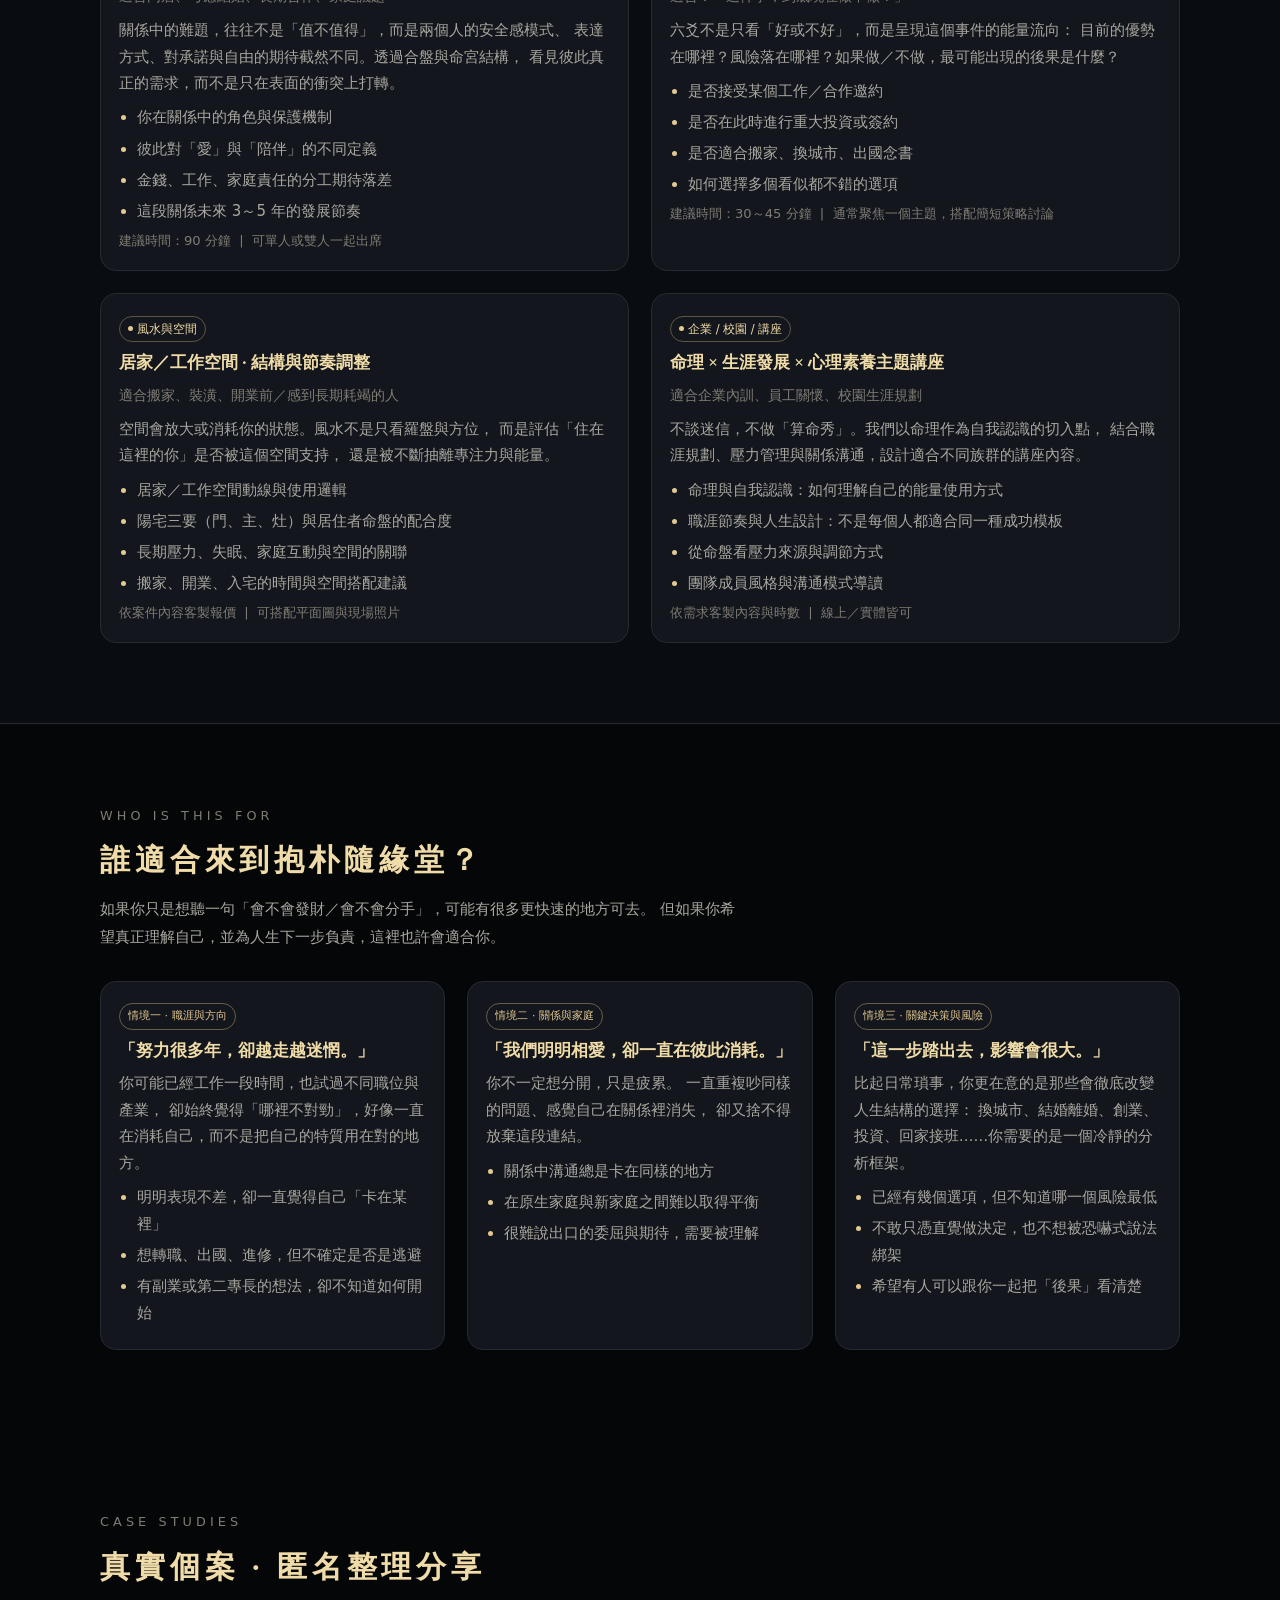
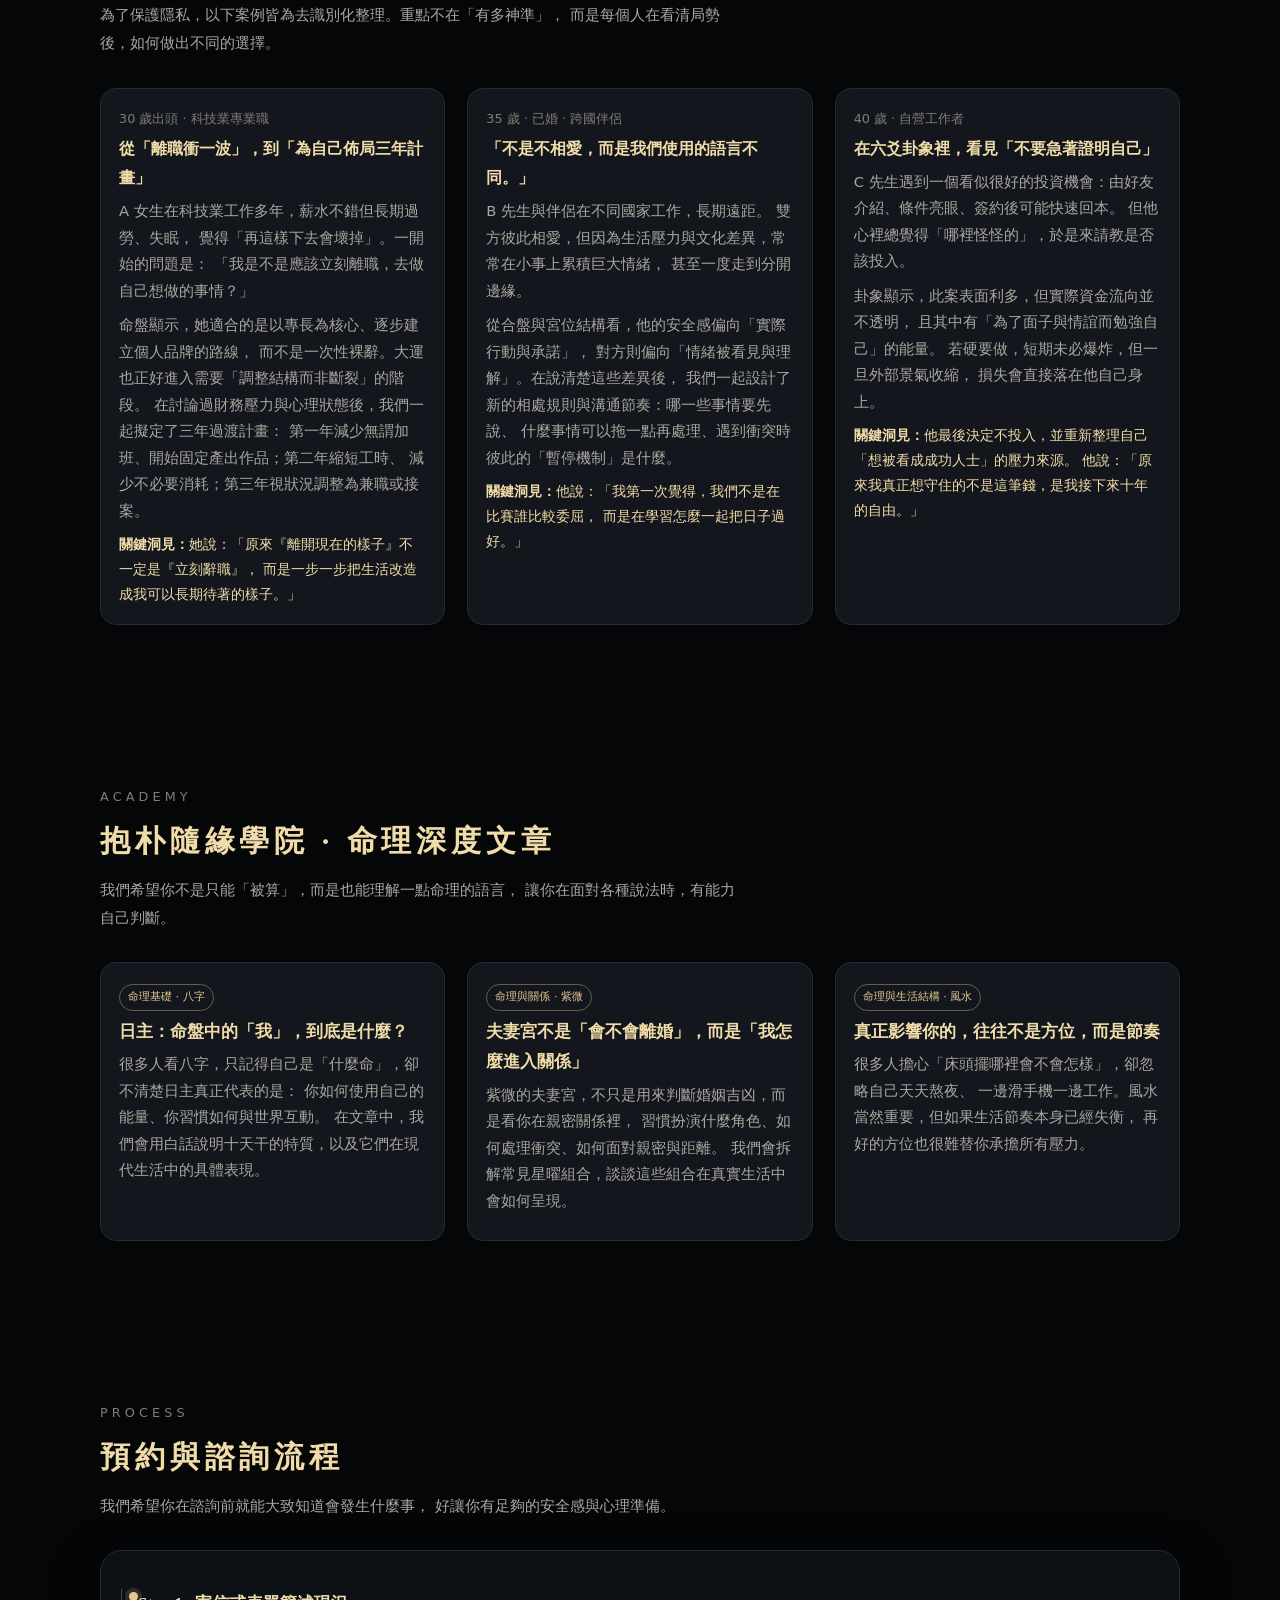
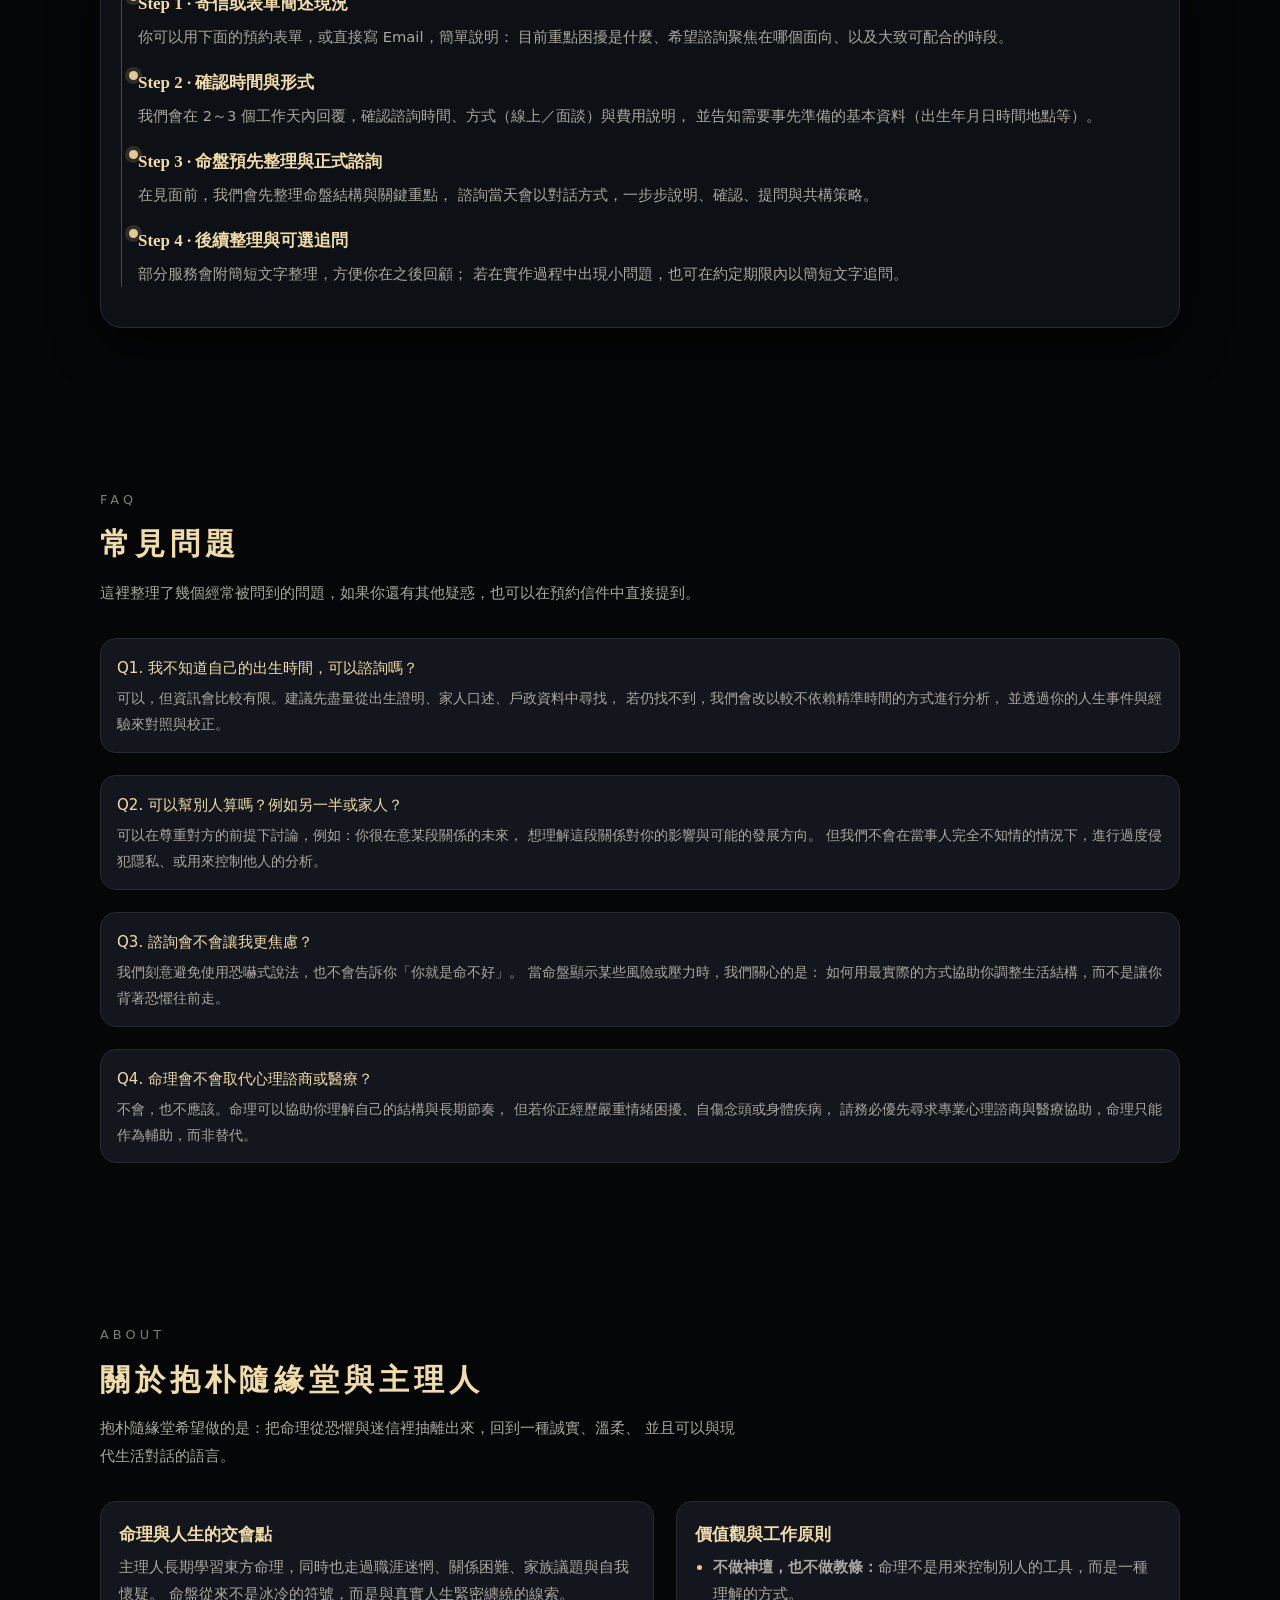
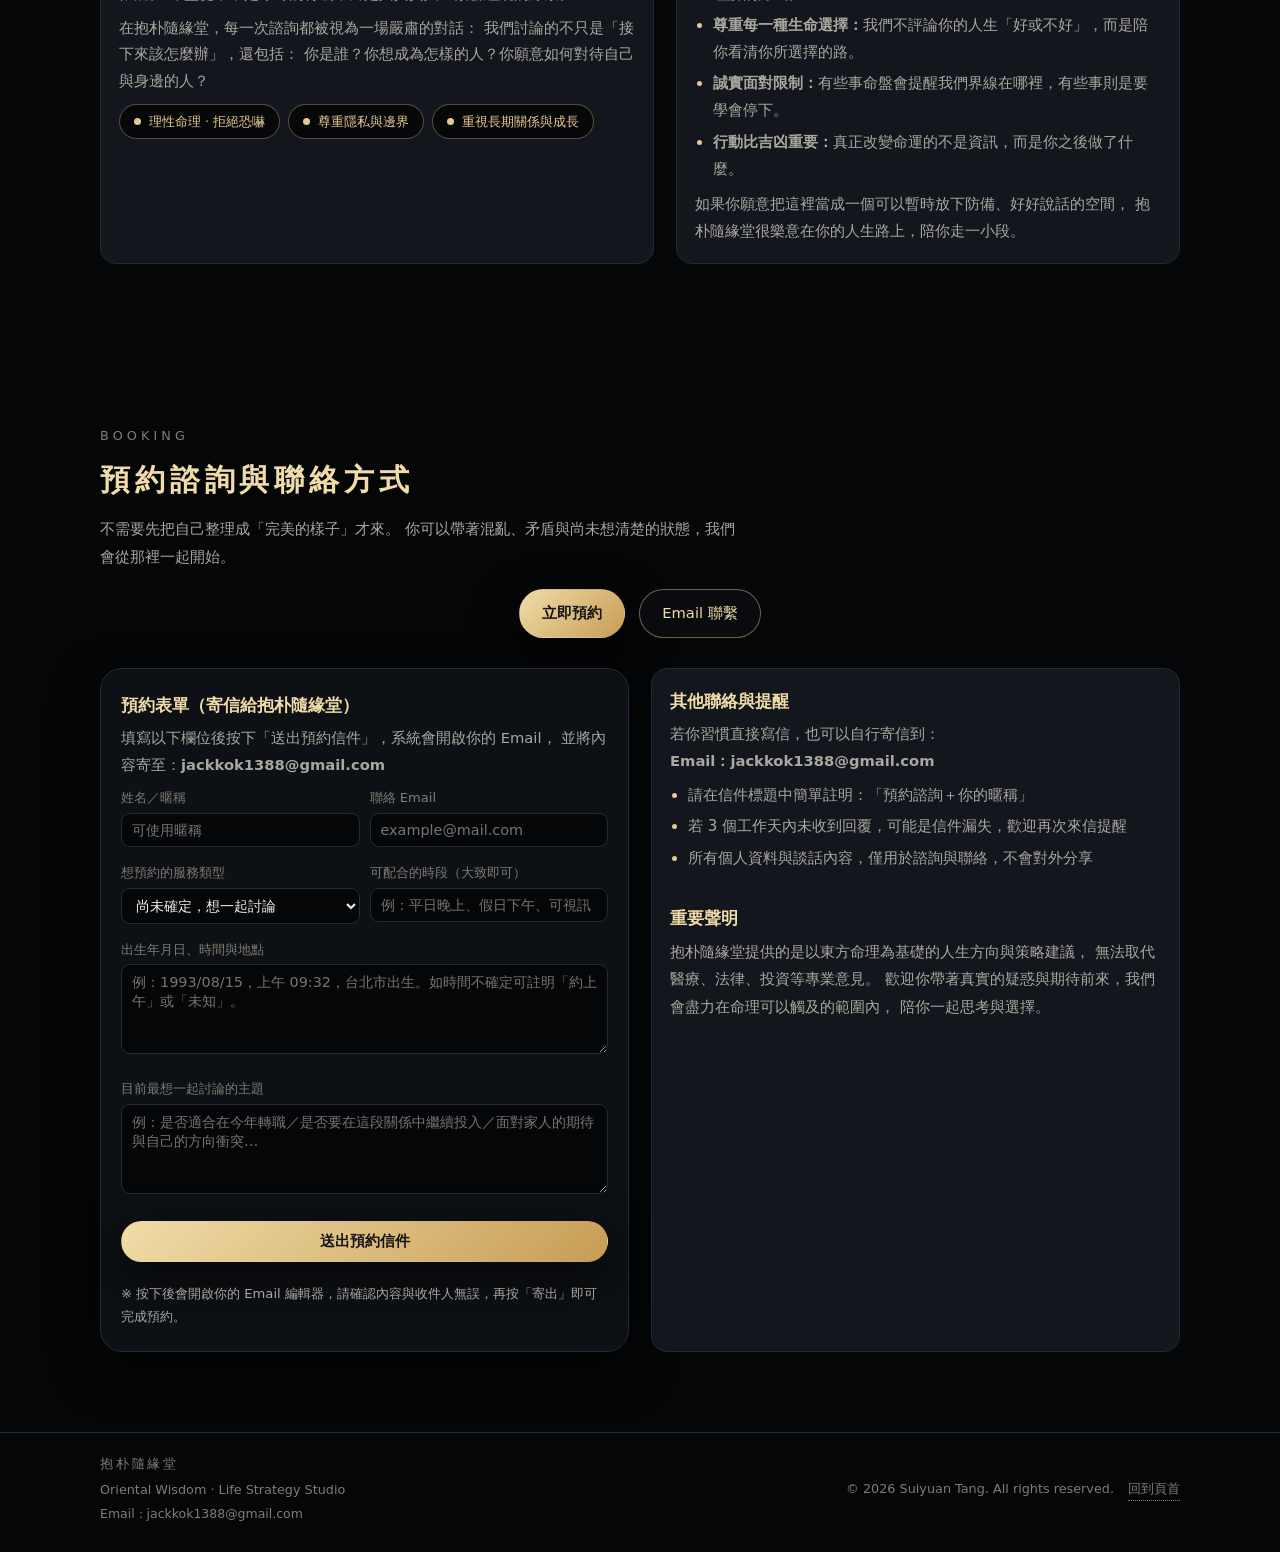
==== commit a451f1cf: "新增命理教學導覽按鈕" ====
--- a/index.html
+++ b/index.html
@@ -439,8 +439,9 @@
           <a href="#services">服務項目</a>
           <a href="column.html">專欄</a>
           <a href="#cases">案例</a>
-          <a href="#academy">學院</a>
-          <a href="#booking">預約</a>
+          <a href="#academy">學院</a>
+          <a href="#booking">預約</a>
+          <a href="#pricing">命理教學</a>
         </div>
 
         <div class="nav-cta">
@@ -469,7 +470,8 @@
         <li><a href="#who">適合對象</a></li>
         <li><a href="#cases">案例分享</a></li>
         <li><a href="#academy">抱朴隨緣學院</a></li>
-        <li><a href="#booking">預約與聯絡</a></li>
+        <li><a href="#booking">預約與聯絡</a></li>
+        <li><a href="#pricing">命理教學課程價目</a></li>
       </ul>
       <a
         href="mailto:jackkok1388@gmail.com?subject=%E9%9A%A8%E7%B7%A3%E5%A0%82%E9%A0%90%E7%B4%84%E8%AB%AE%E8%A9%A2&body=%E6%82%A8%E5%A5%BD%EF%BC%8C%E6%83%B3%E9%A0%90%E7%B4%84%E9%9A%A8%E7%B7%A3%E5%A0%82%E5%91%BD%E7%90%86%E8%AB%AE%E8%A9%A2%E3%80%82"
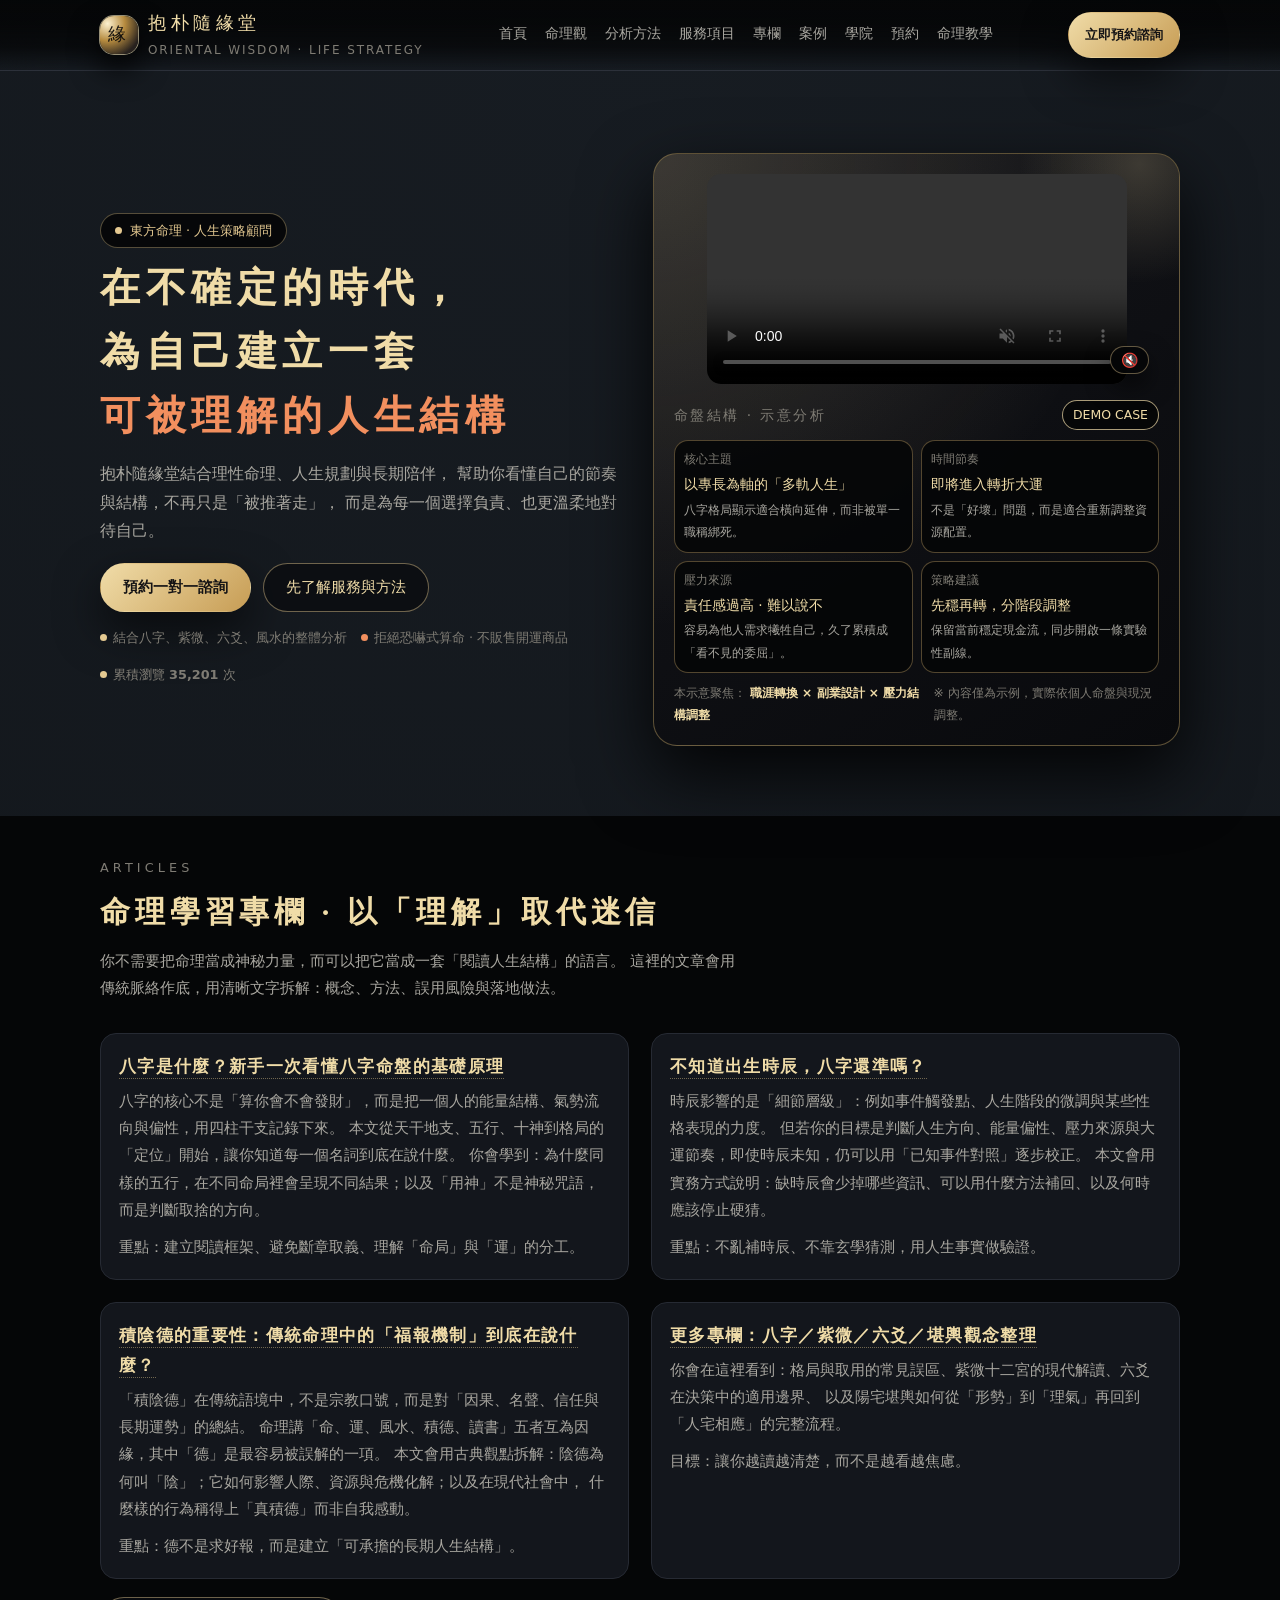
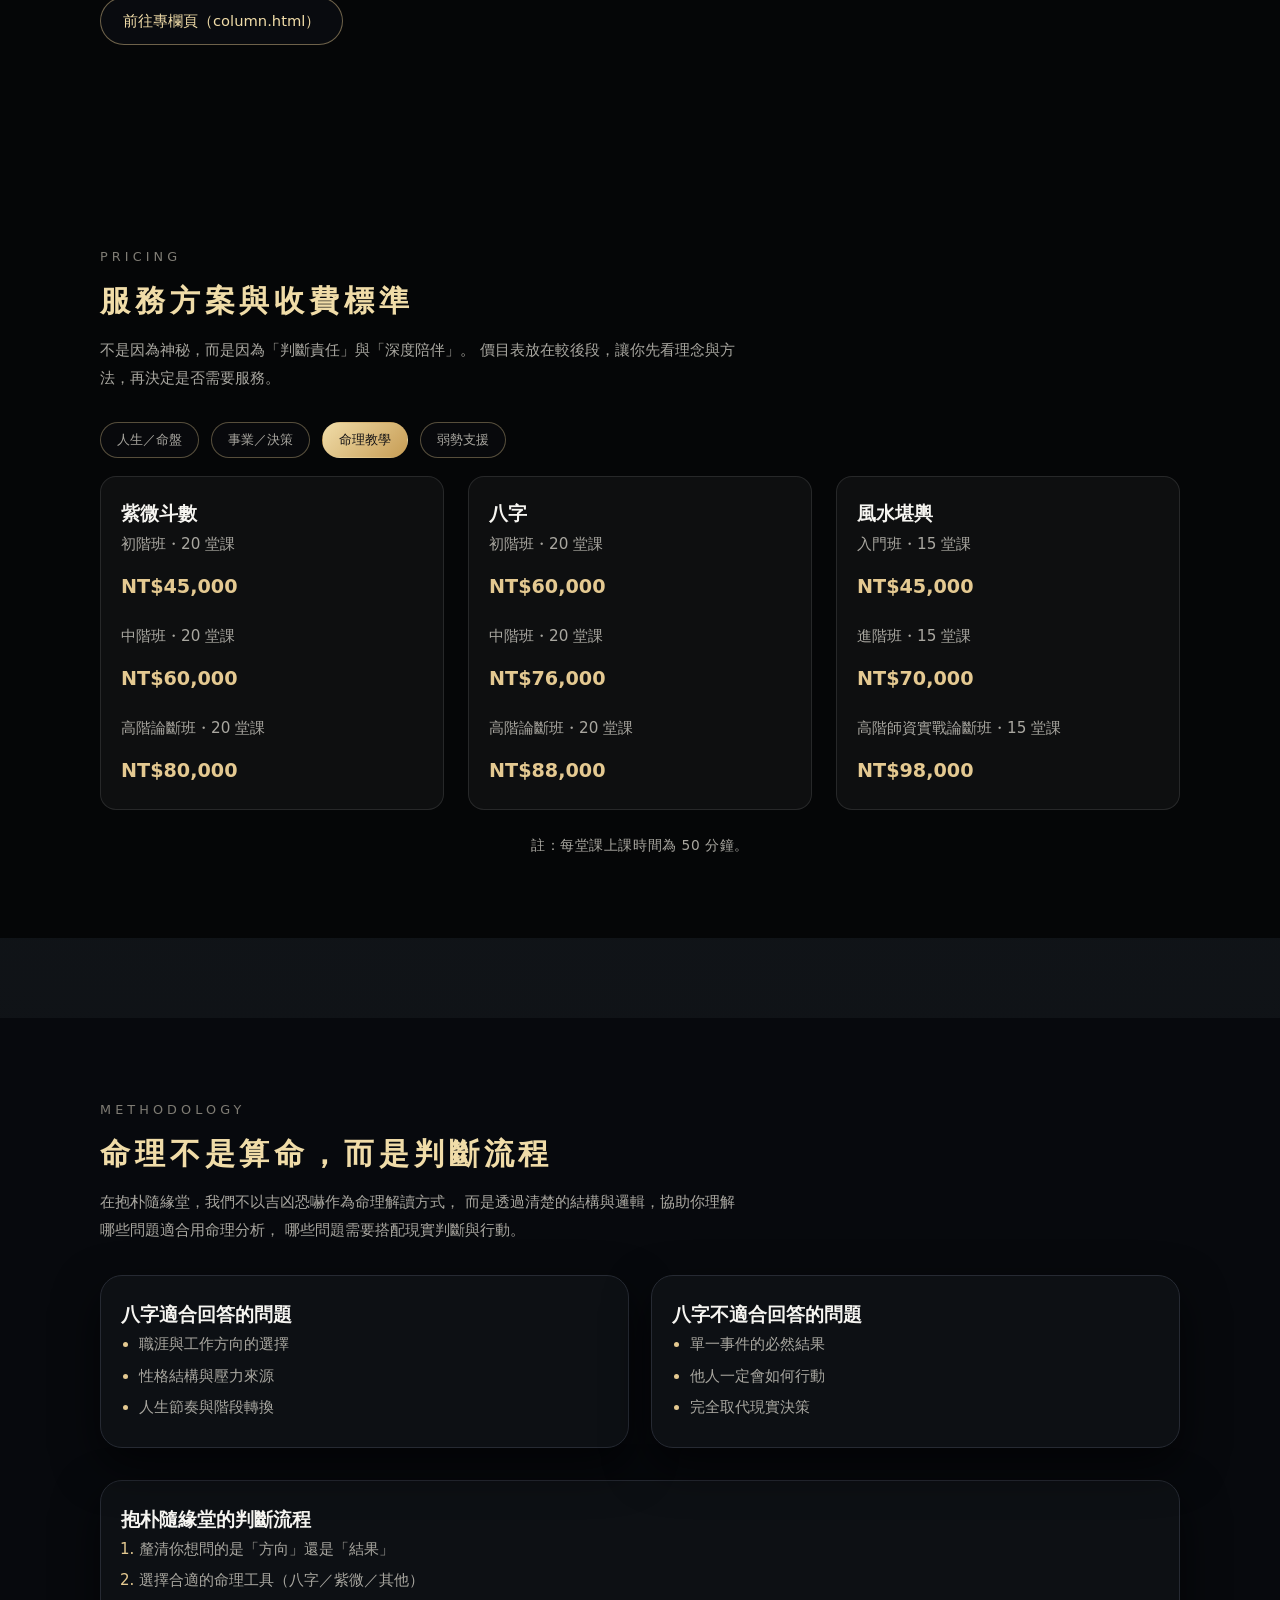
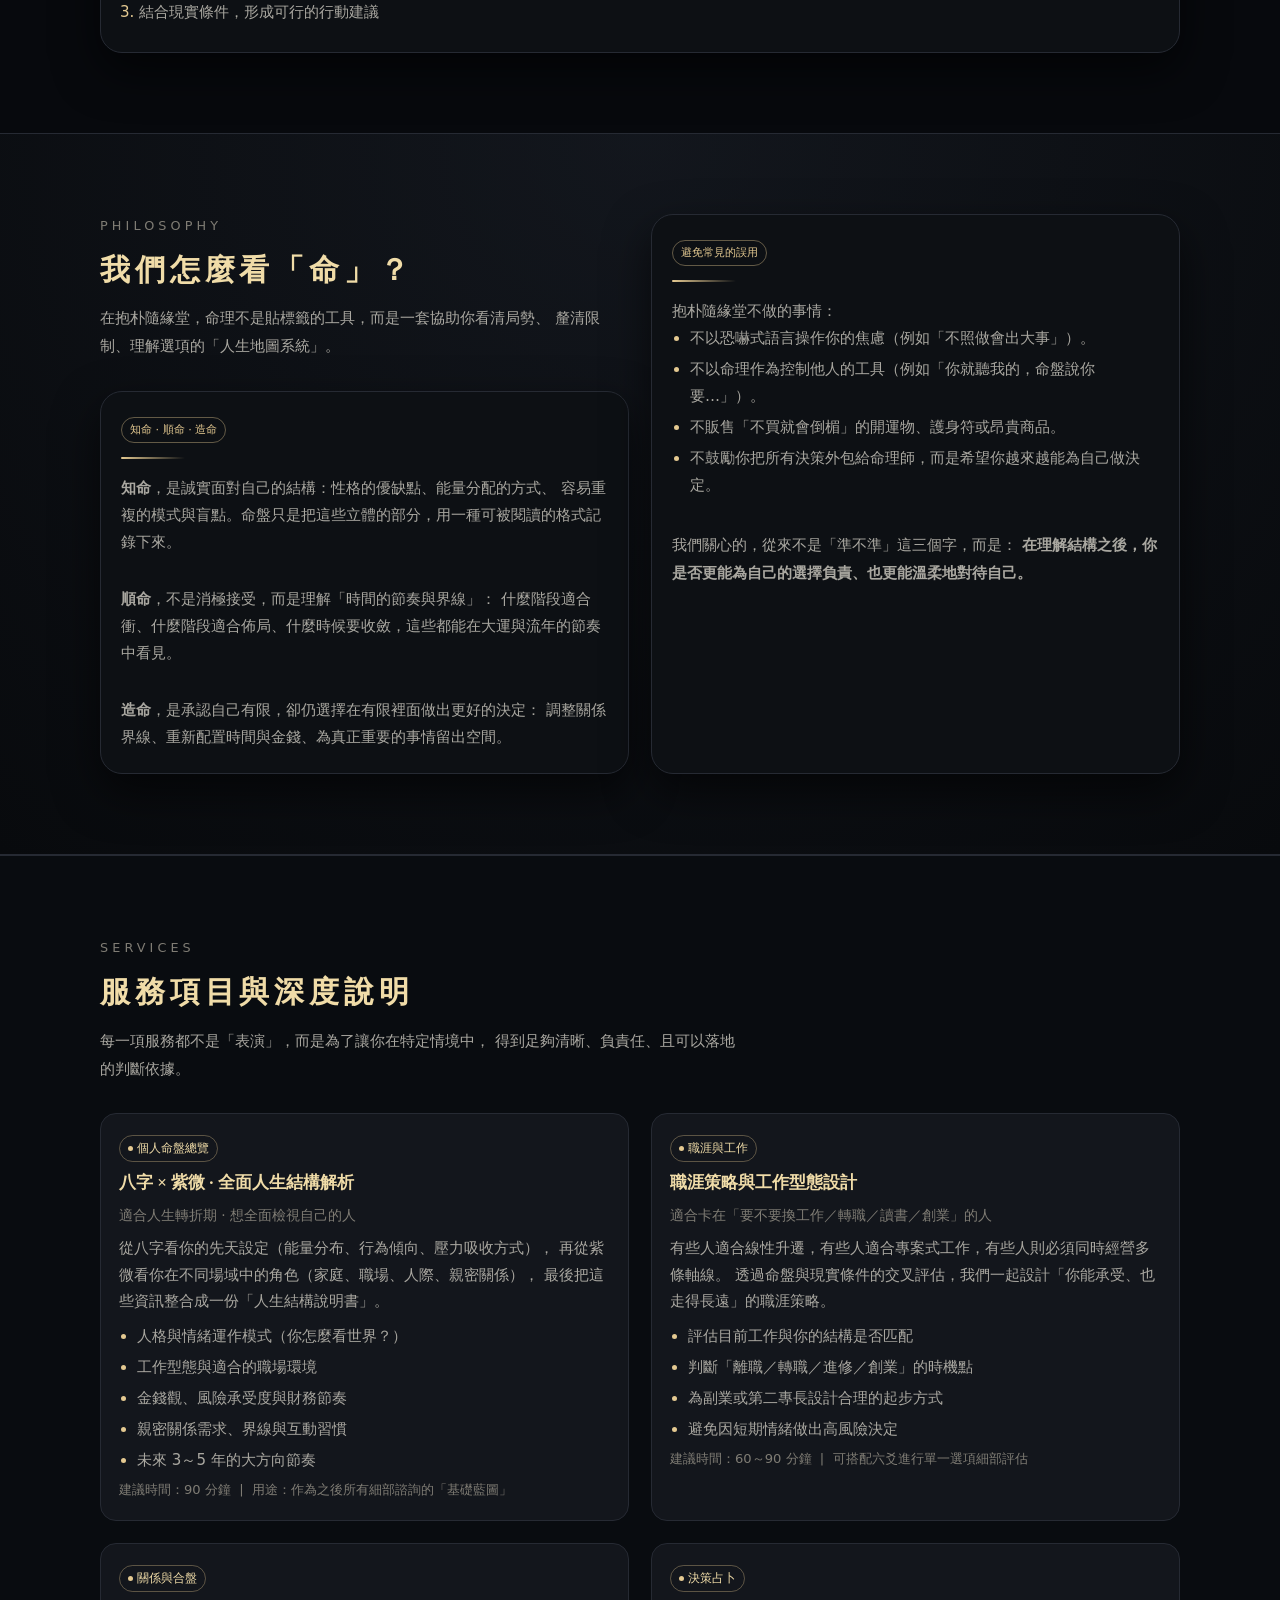
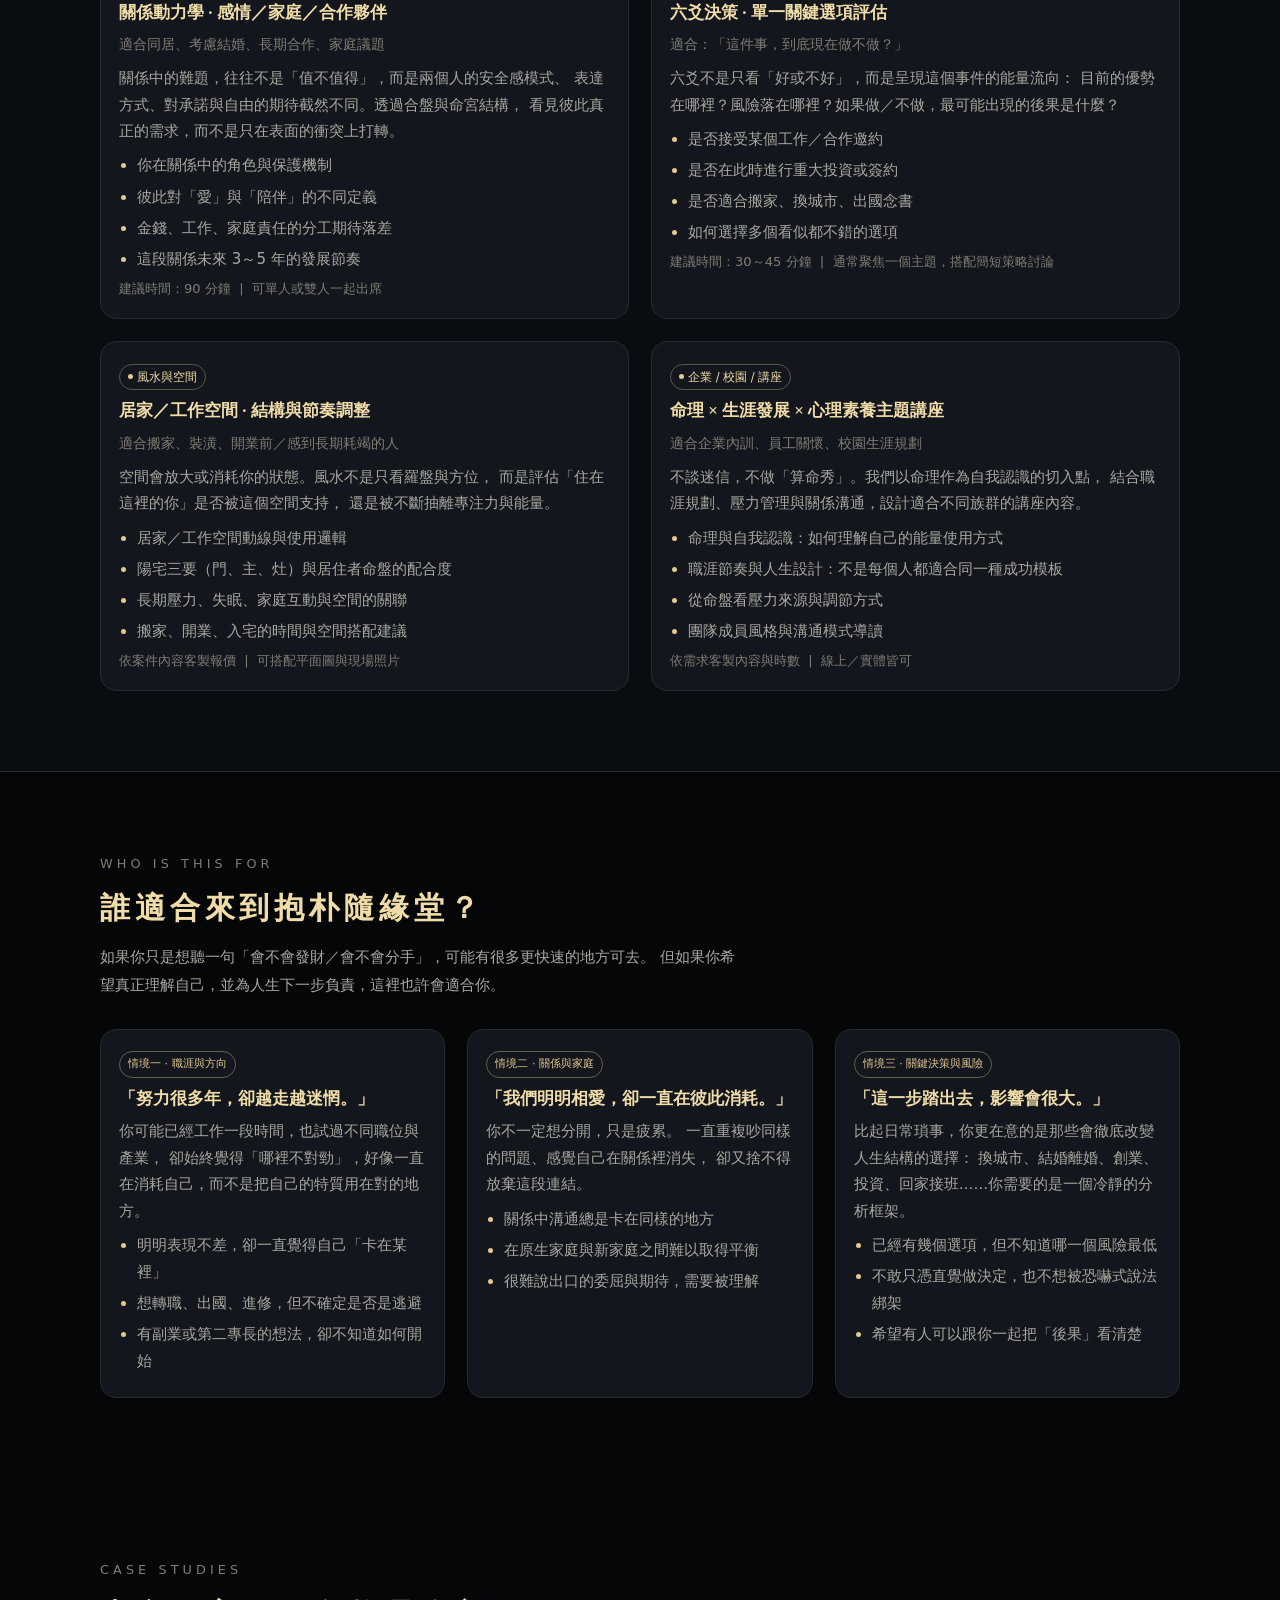
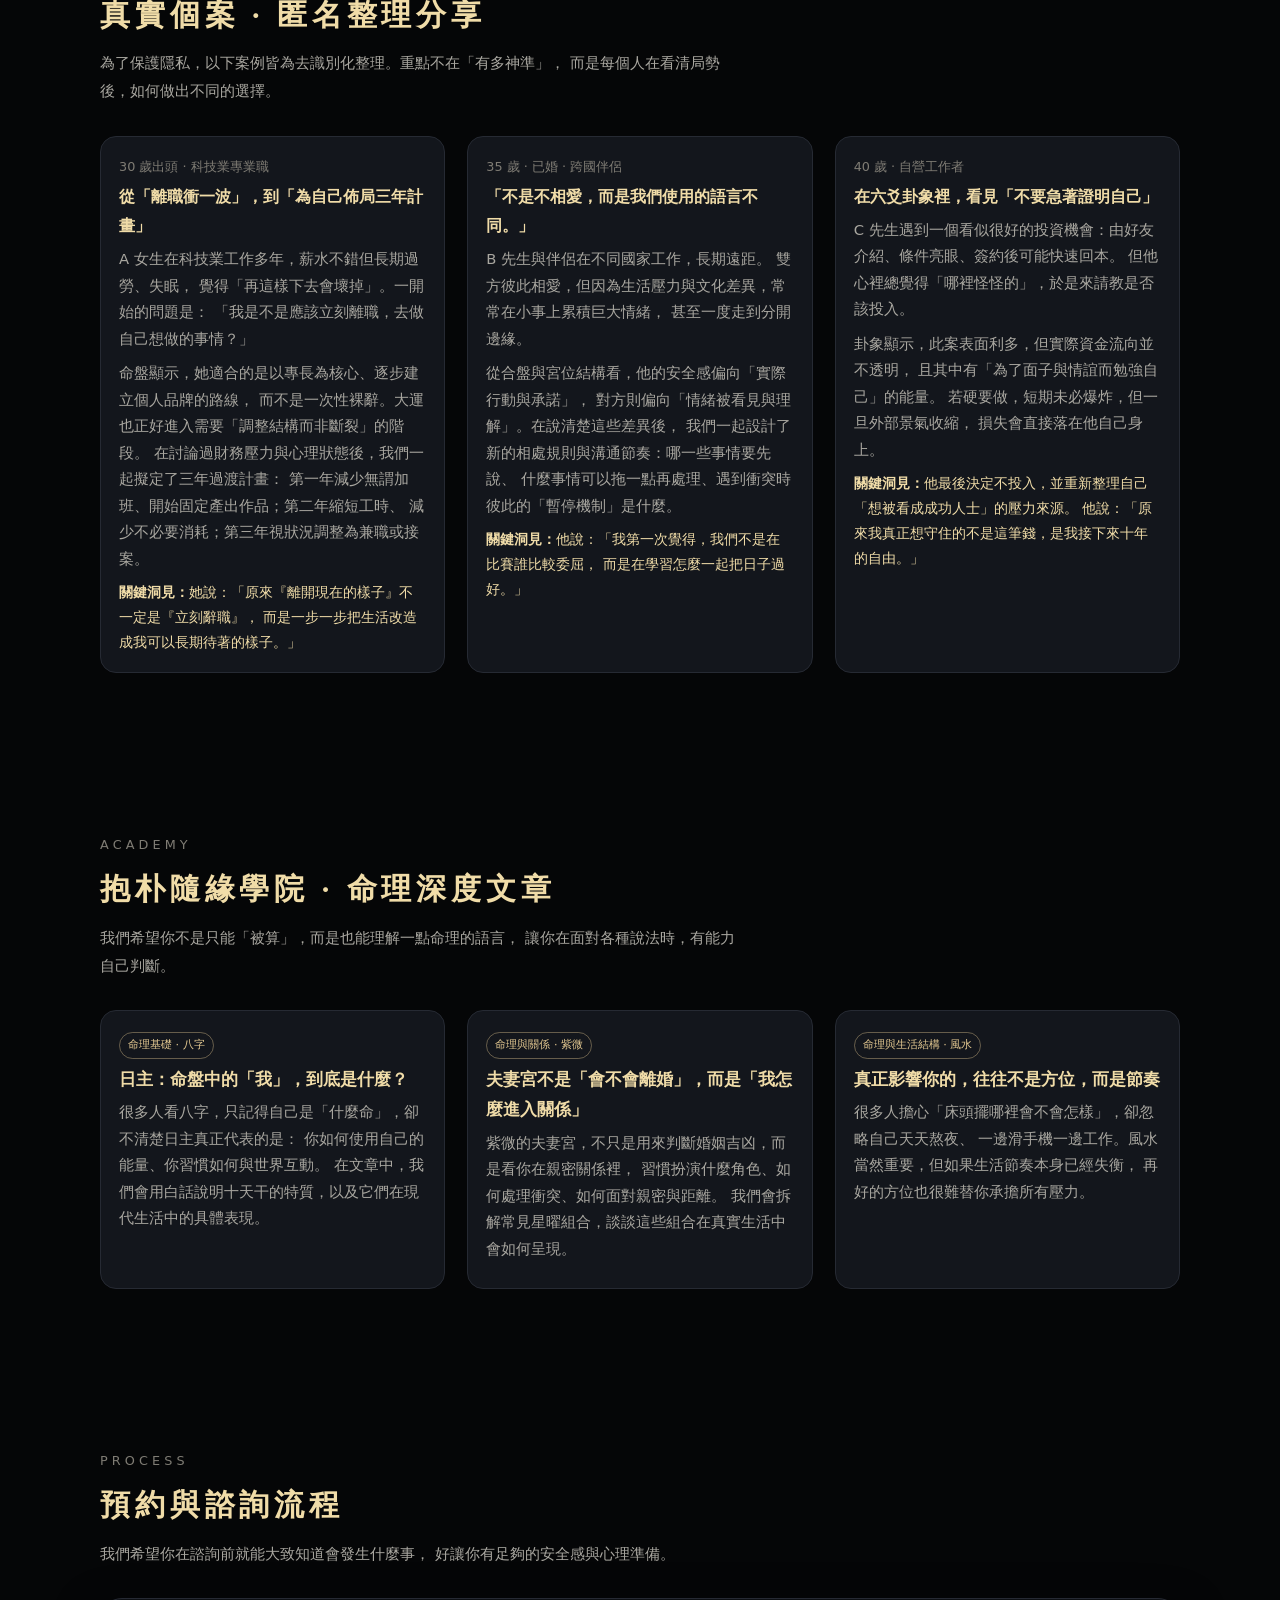
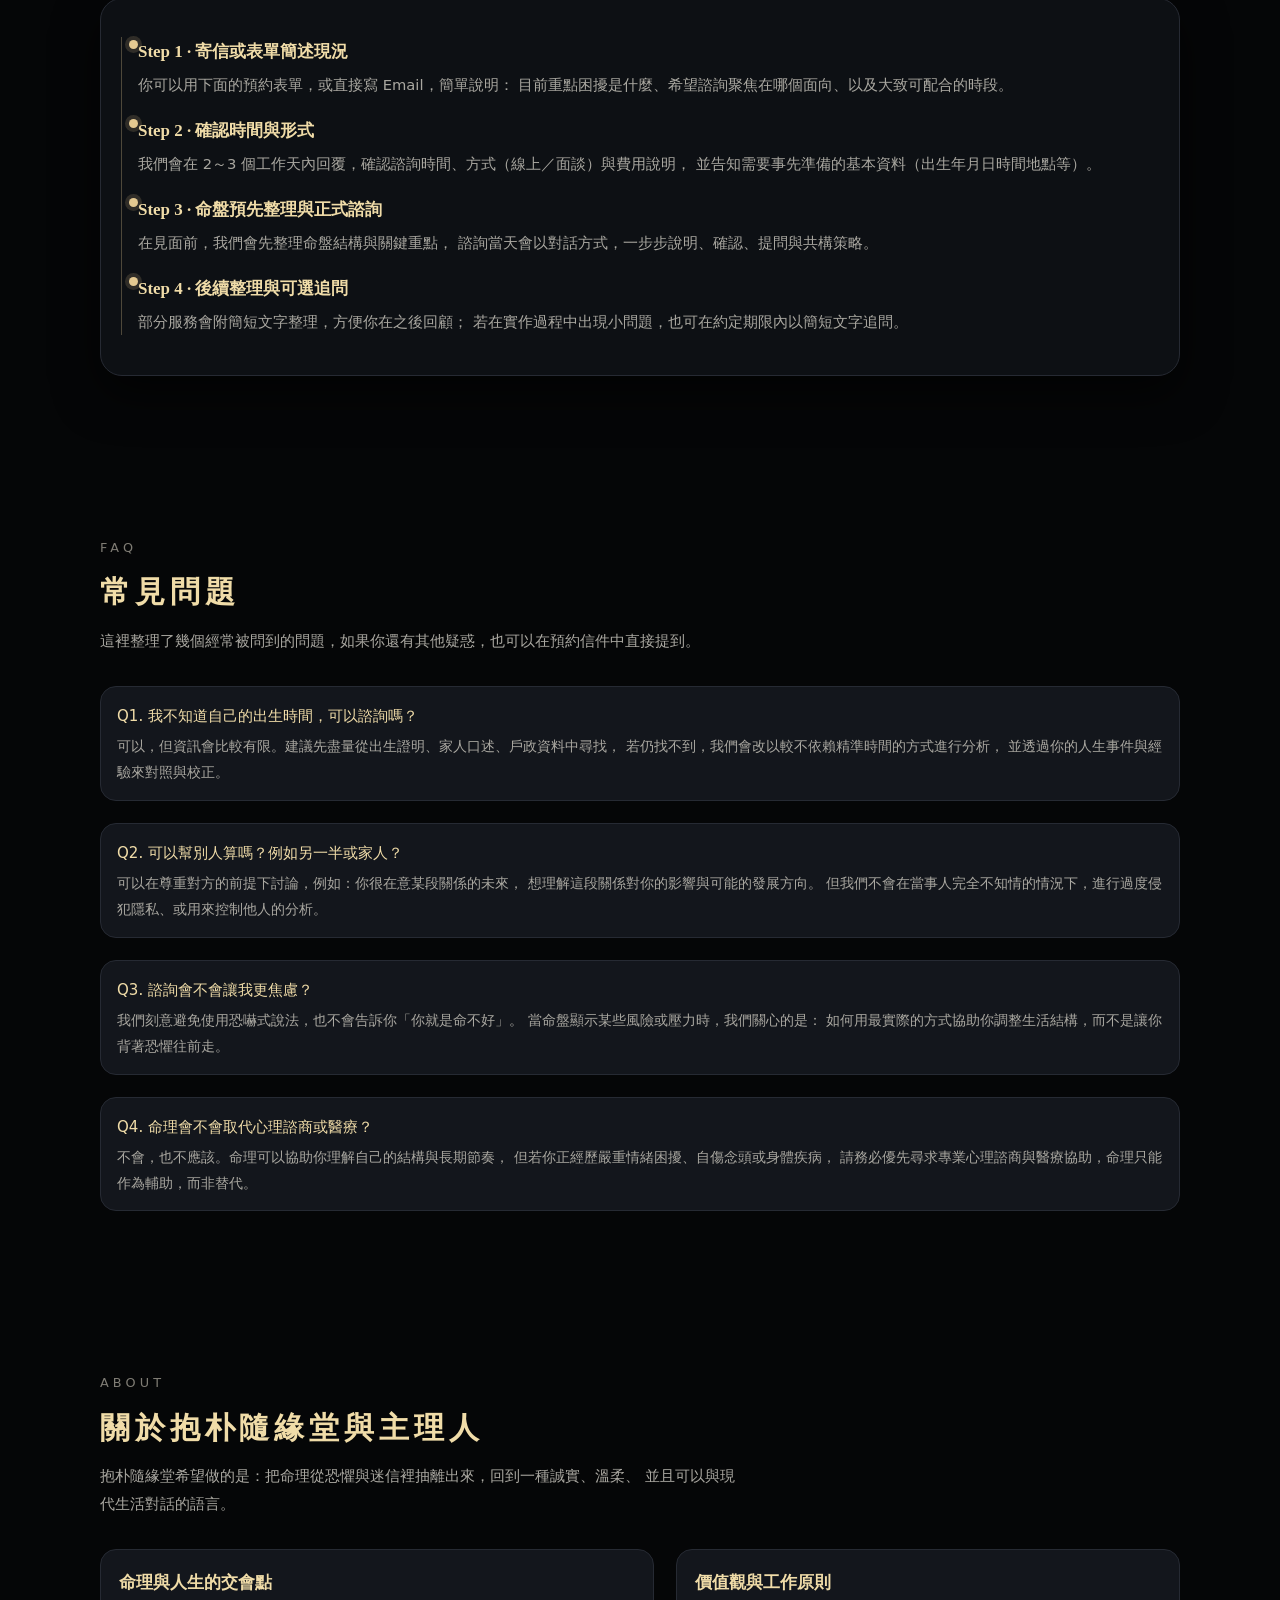
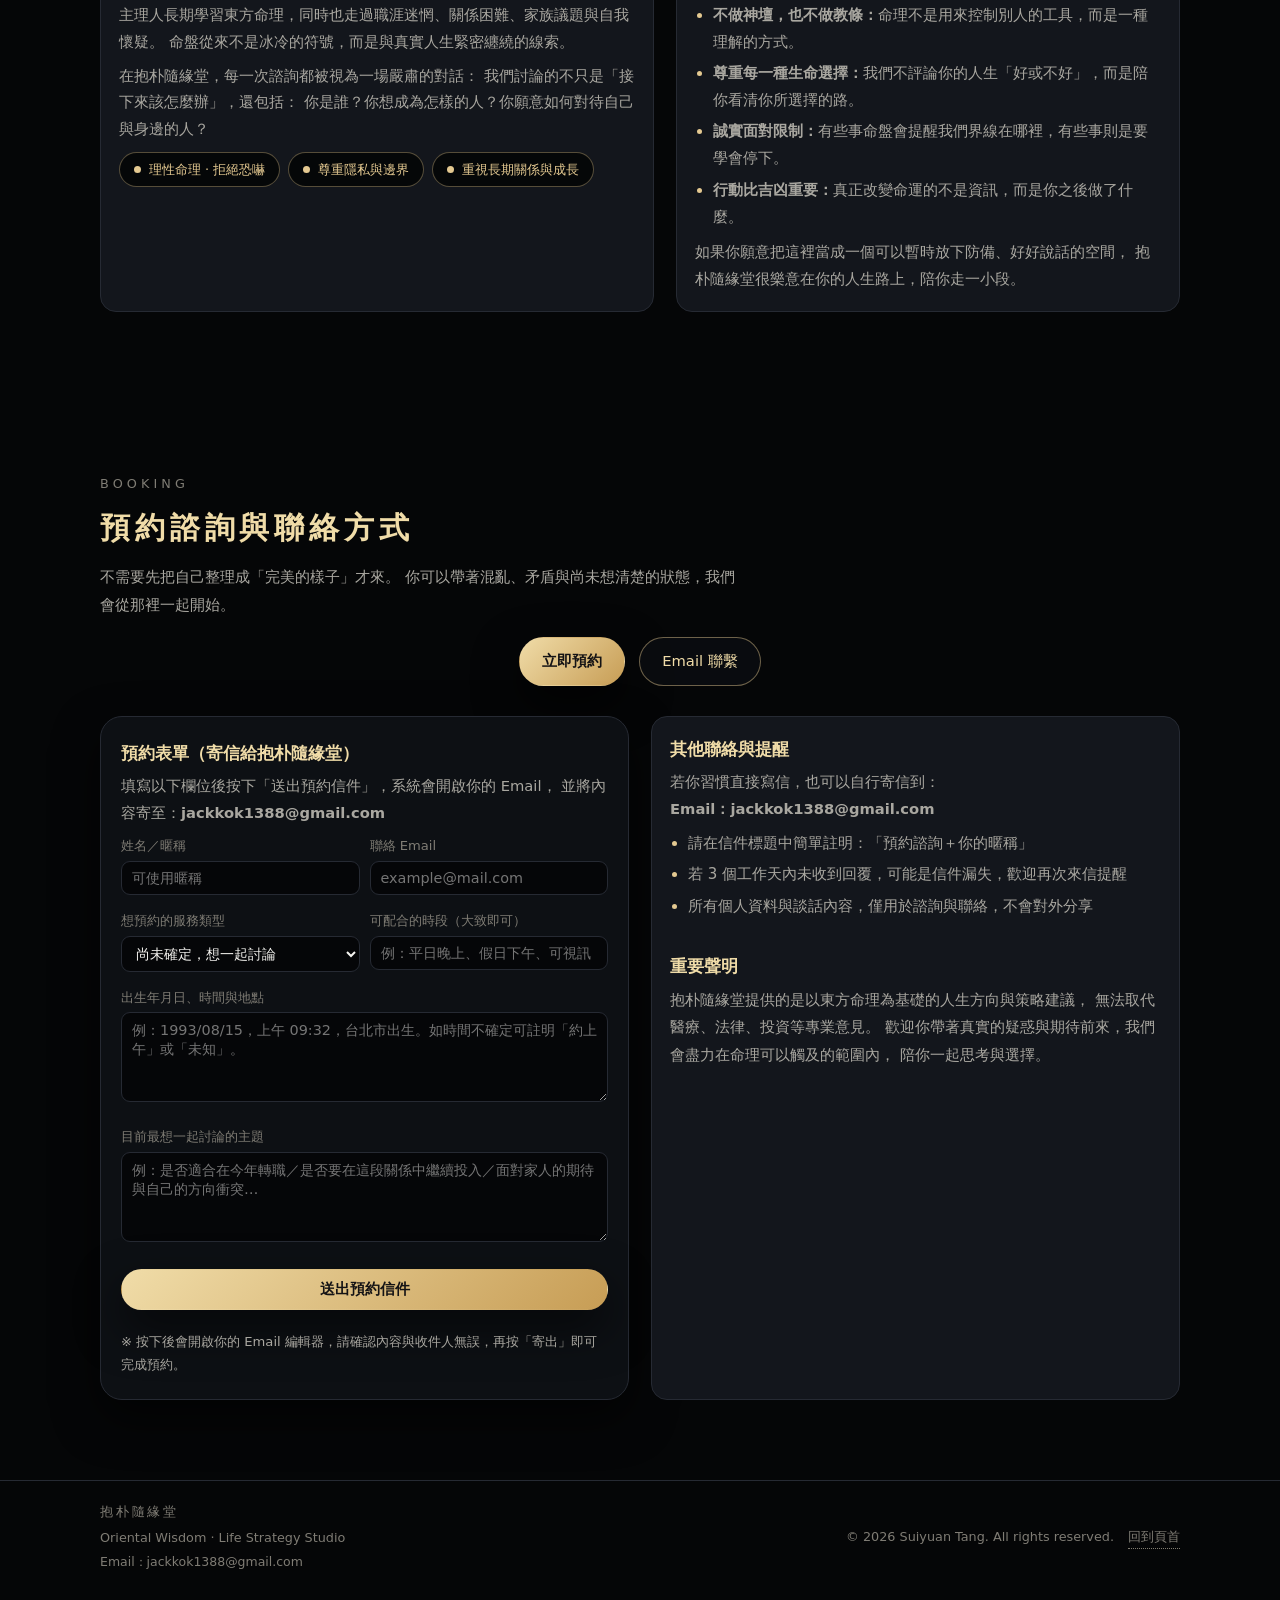
==== commit 554f1a90: "註明每堂課為 50 分鐘" ====
--- a/index.html
+++ b/index.html
@@ -357,8 +357,9 @@
       border-color:transparent;
     }
 
-    .pricing-group{ display:none; gap:24px; margin-top:18px; }
+    .pricing-group{ display:none; gap:24px; margin-top:18px; position:relative; }
     .pricing-group.active{ display:grid; grid-template-columns:repeat(auto-fit, minmax(240px,1fr)); }
+    #teaching{ padding-bottom:48px; }
     .price-card{
       background:rgba(255,255,255,0.04);
       border:1px solid rgba(255,255,255,0.1);
@@ -367,6 +368,17 @@
     }
     .price-card strong{ display:block; margin-top:12px; font-size:1.2rem; color:var(--primary); }
     .price-card.charity{ border-style:dashed; opacity:.9; }
+    .pricing-note{
+      position:absolute;
+      right:0;
+      bottom:0;
+      left:0;
+      margin:0;
+      text-align:center;
+      color:var(--text-muted);
+      font-size:.86rem;
+      letter-spacing:.04em;
+    }
 
     /* Hero video */
     .hero-video-wrap{
@@ -725,6 +737,7 @@
             <p class="muted" style="margin-top:18px;">進階班・15 堂課</p><strong>NT$70,000</strong>
             <p class="muted" style="margin-top:18px;">高階師資實戰論斷班・15 堂課</p><strong>NT$98,000</strong>
           </div>
+          <p class="pricing-note">註：每堂課上課時間為 50 分鐘。</p>
         </div>
 
         <div class="pricing-group" id="support">
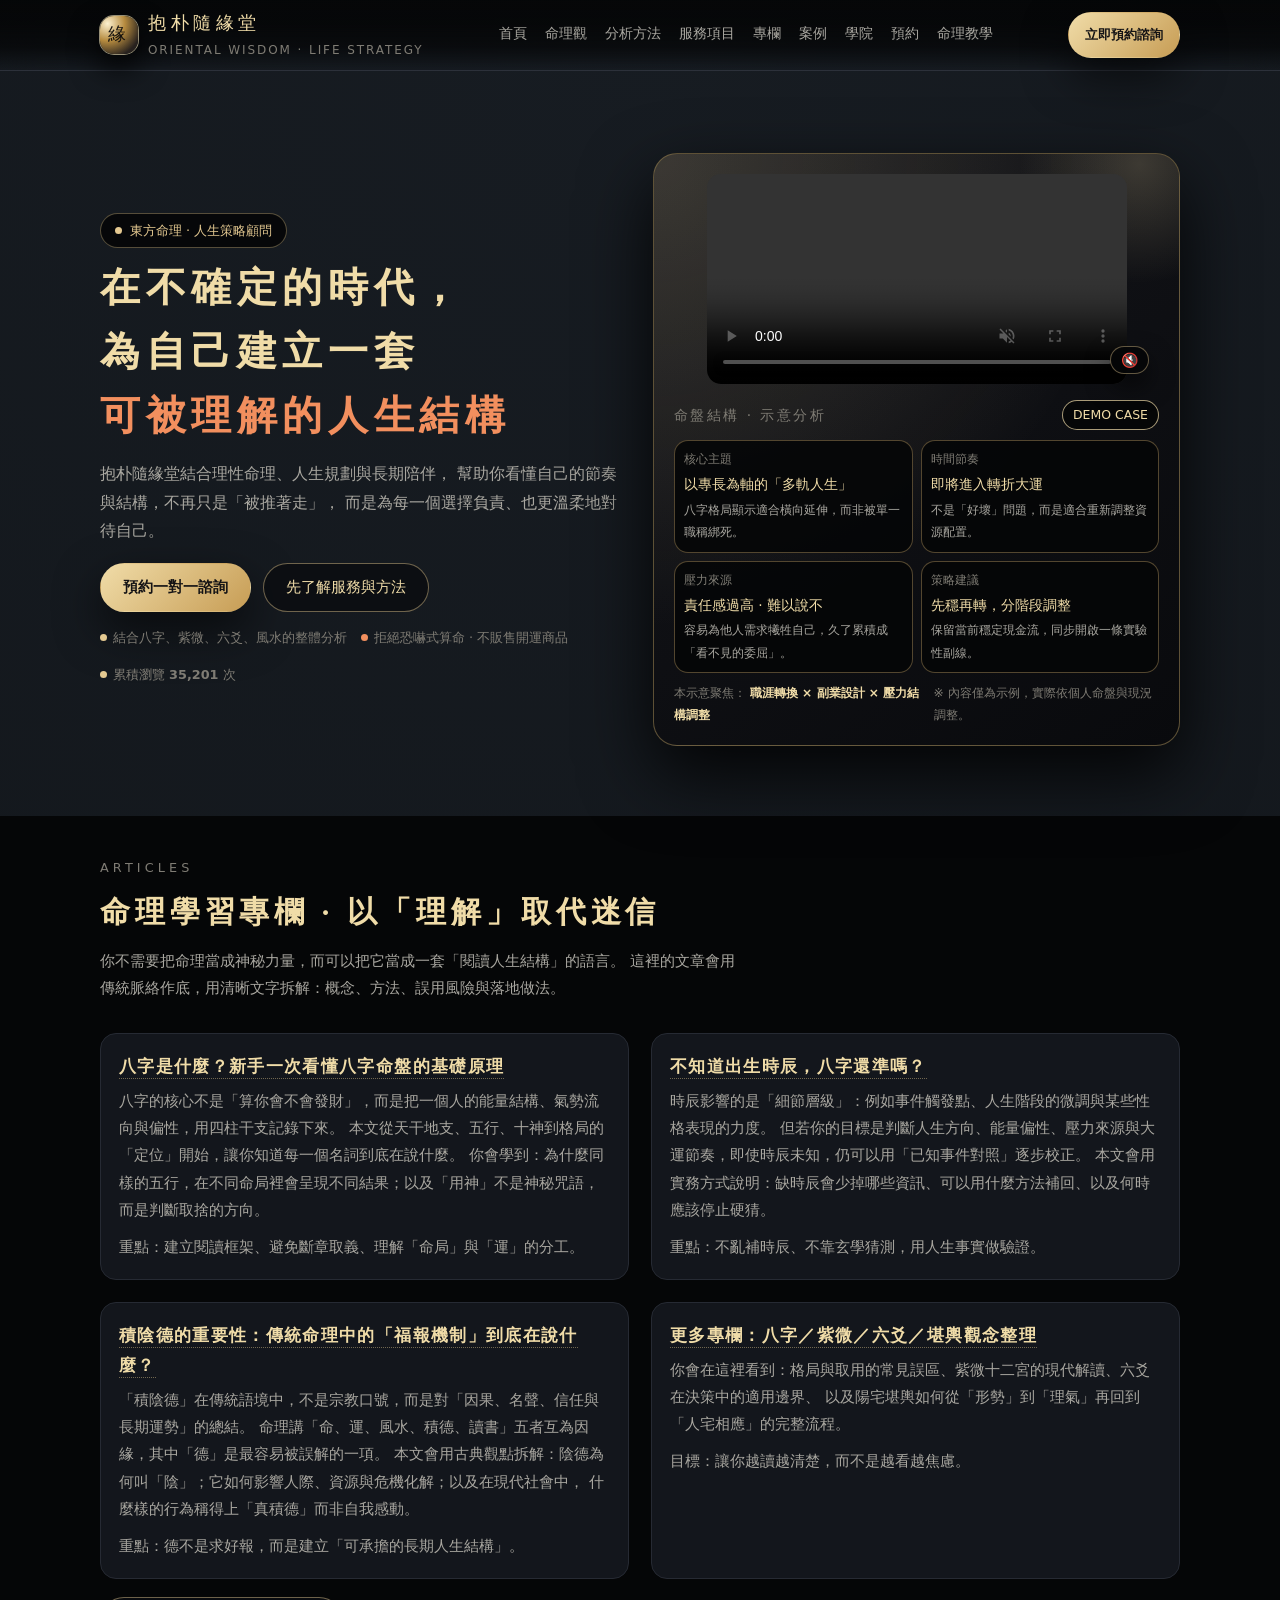
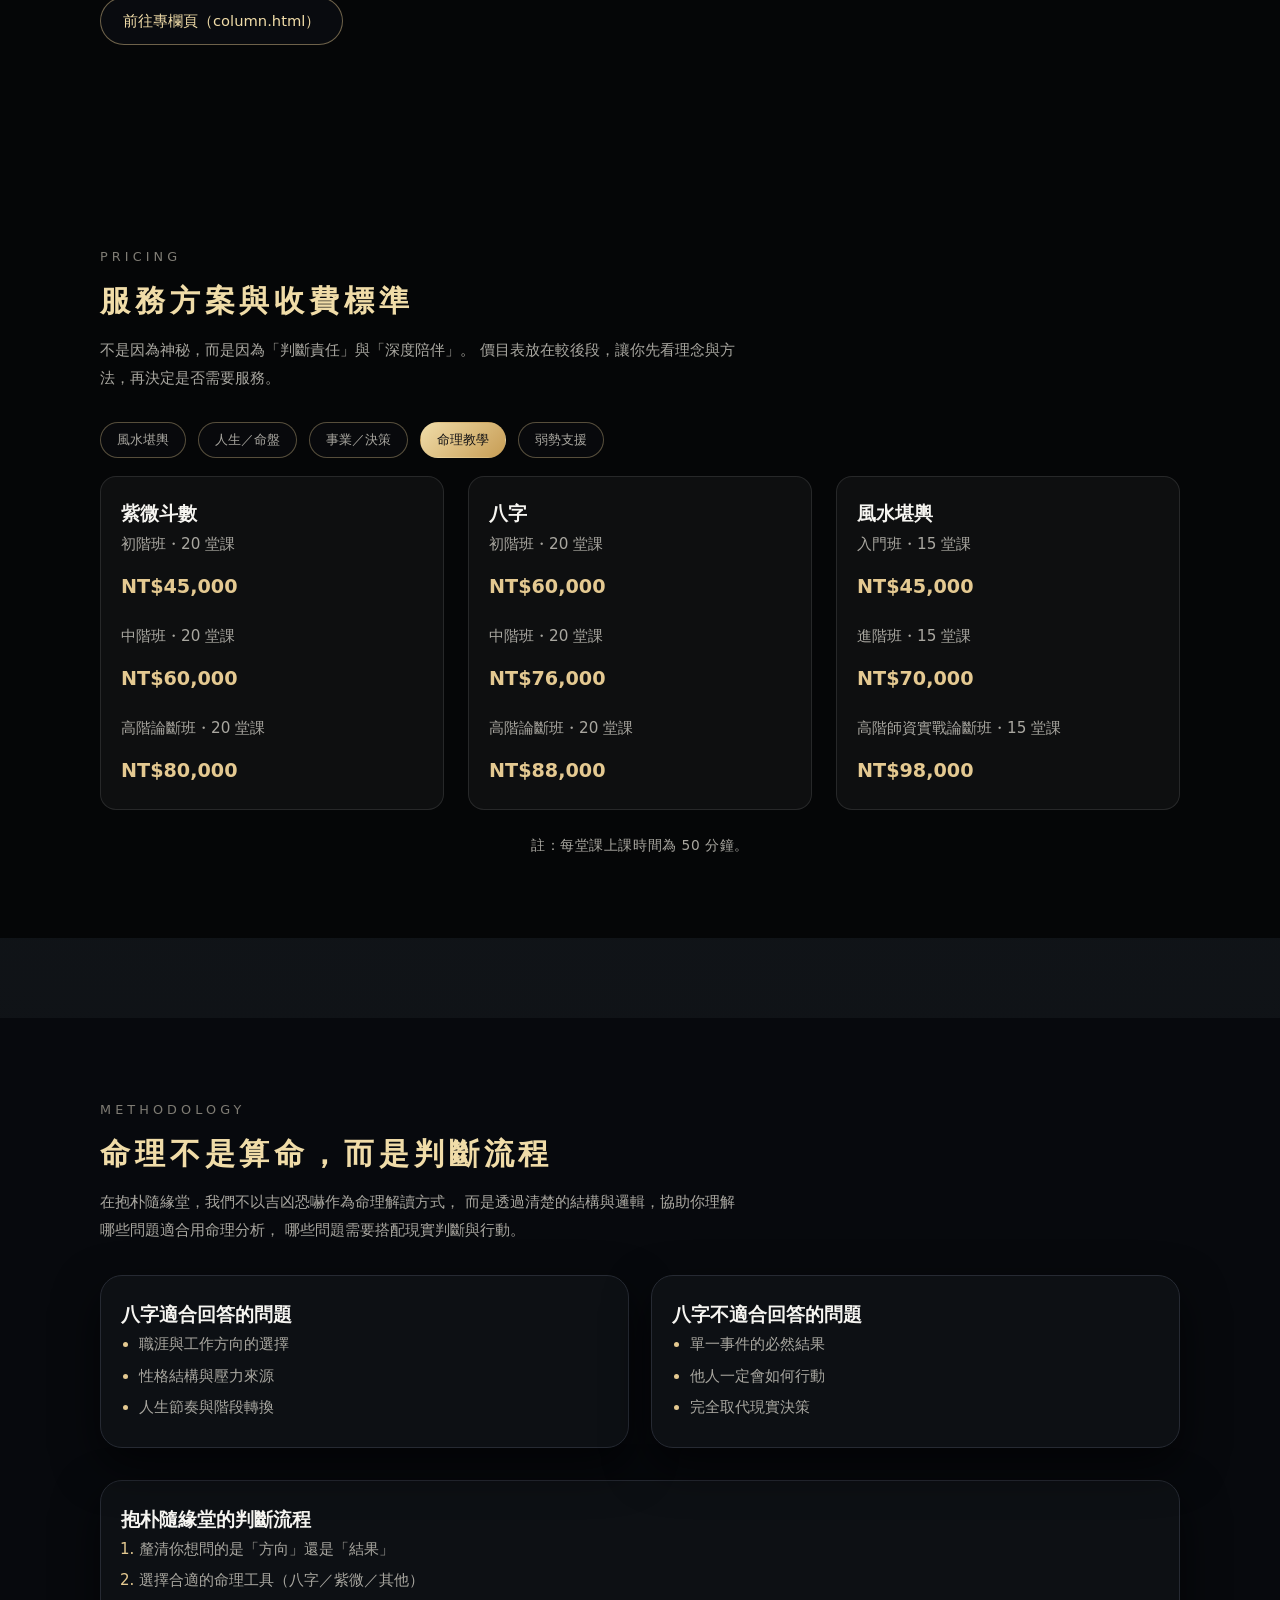
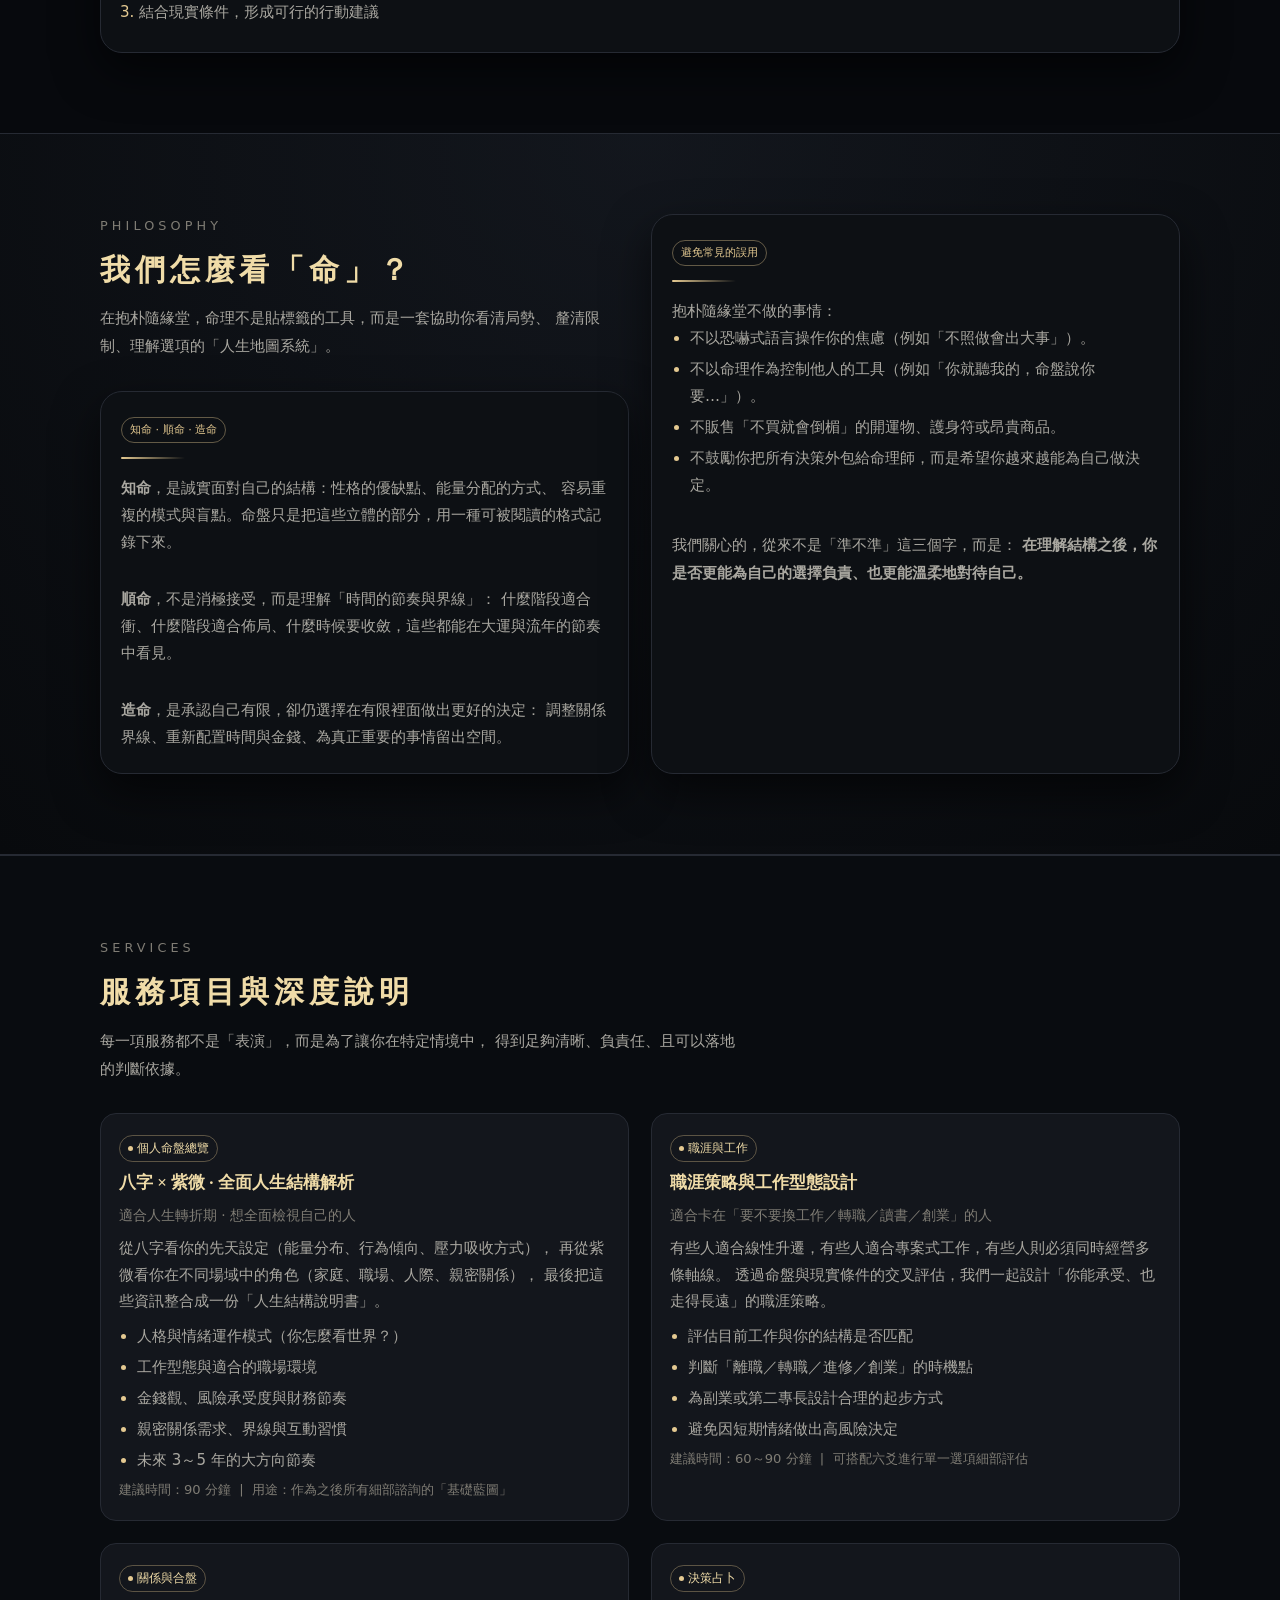
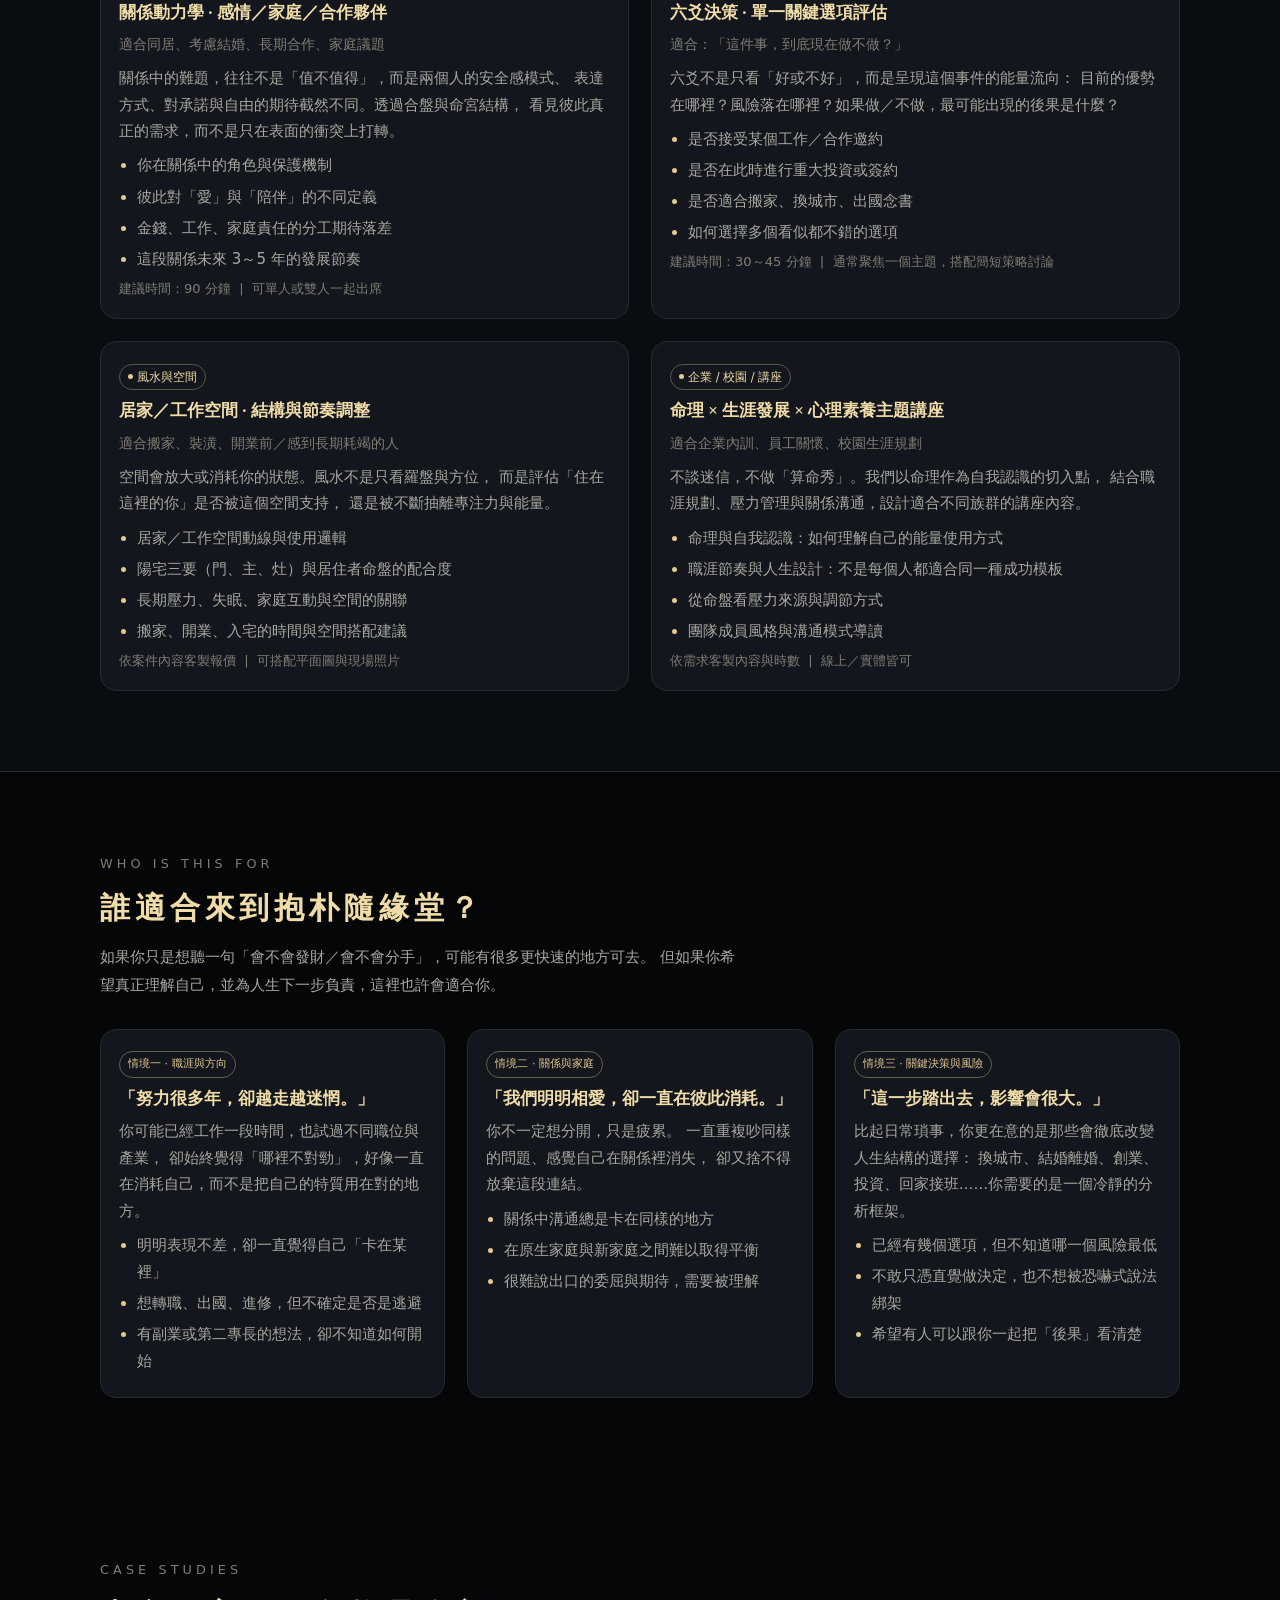
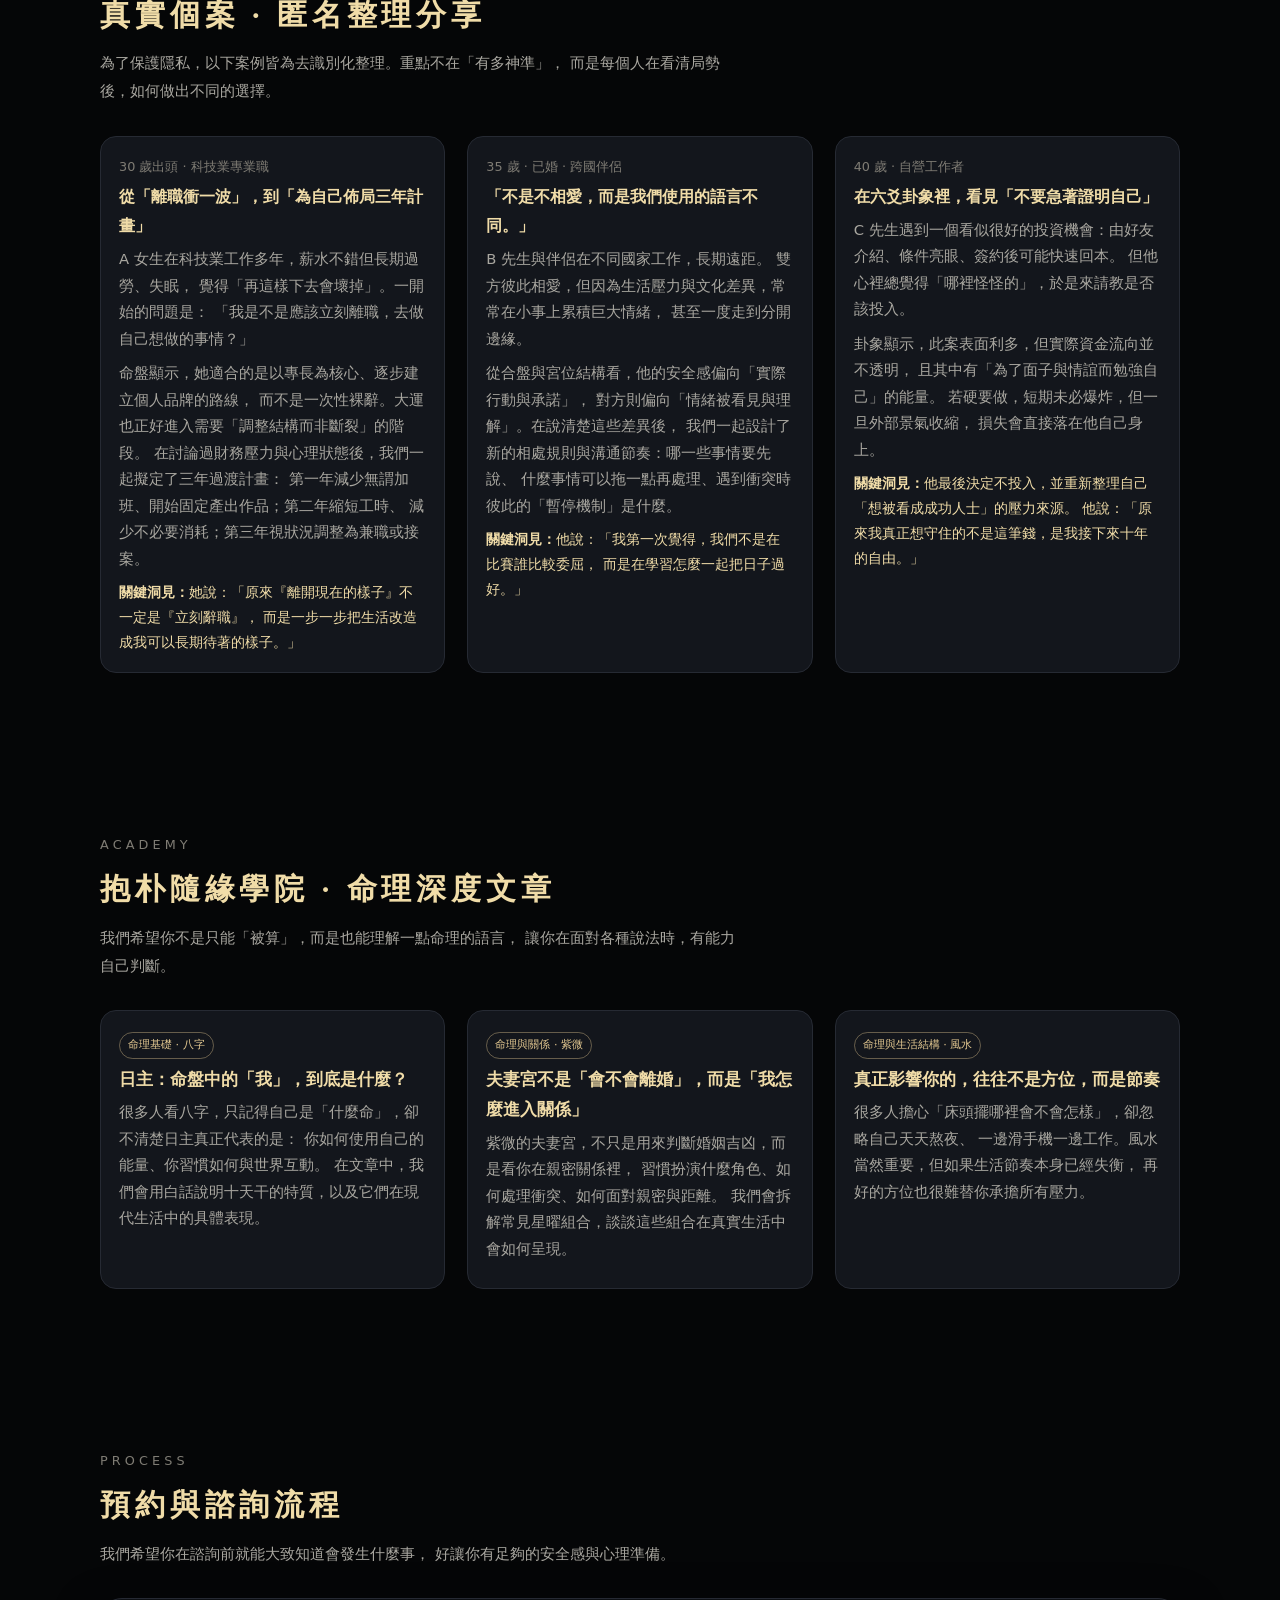
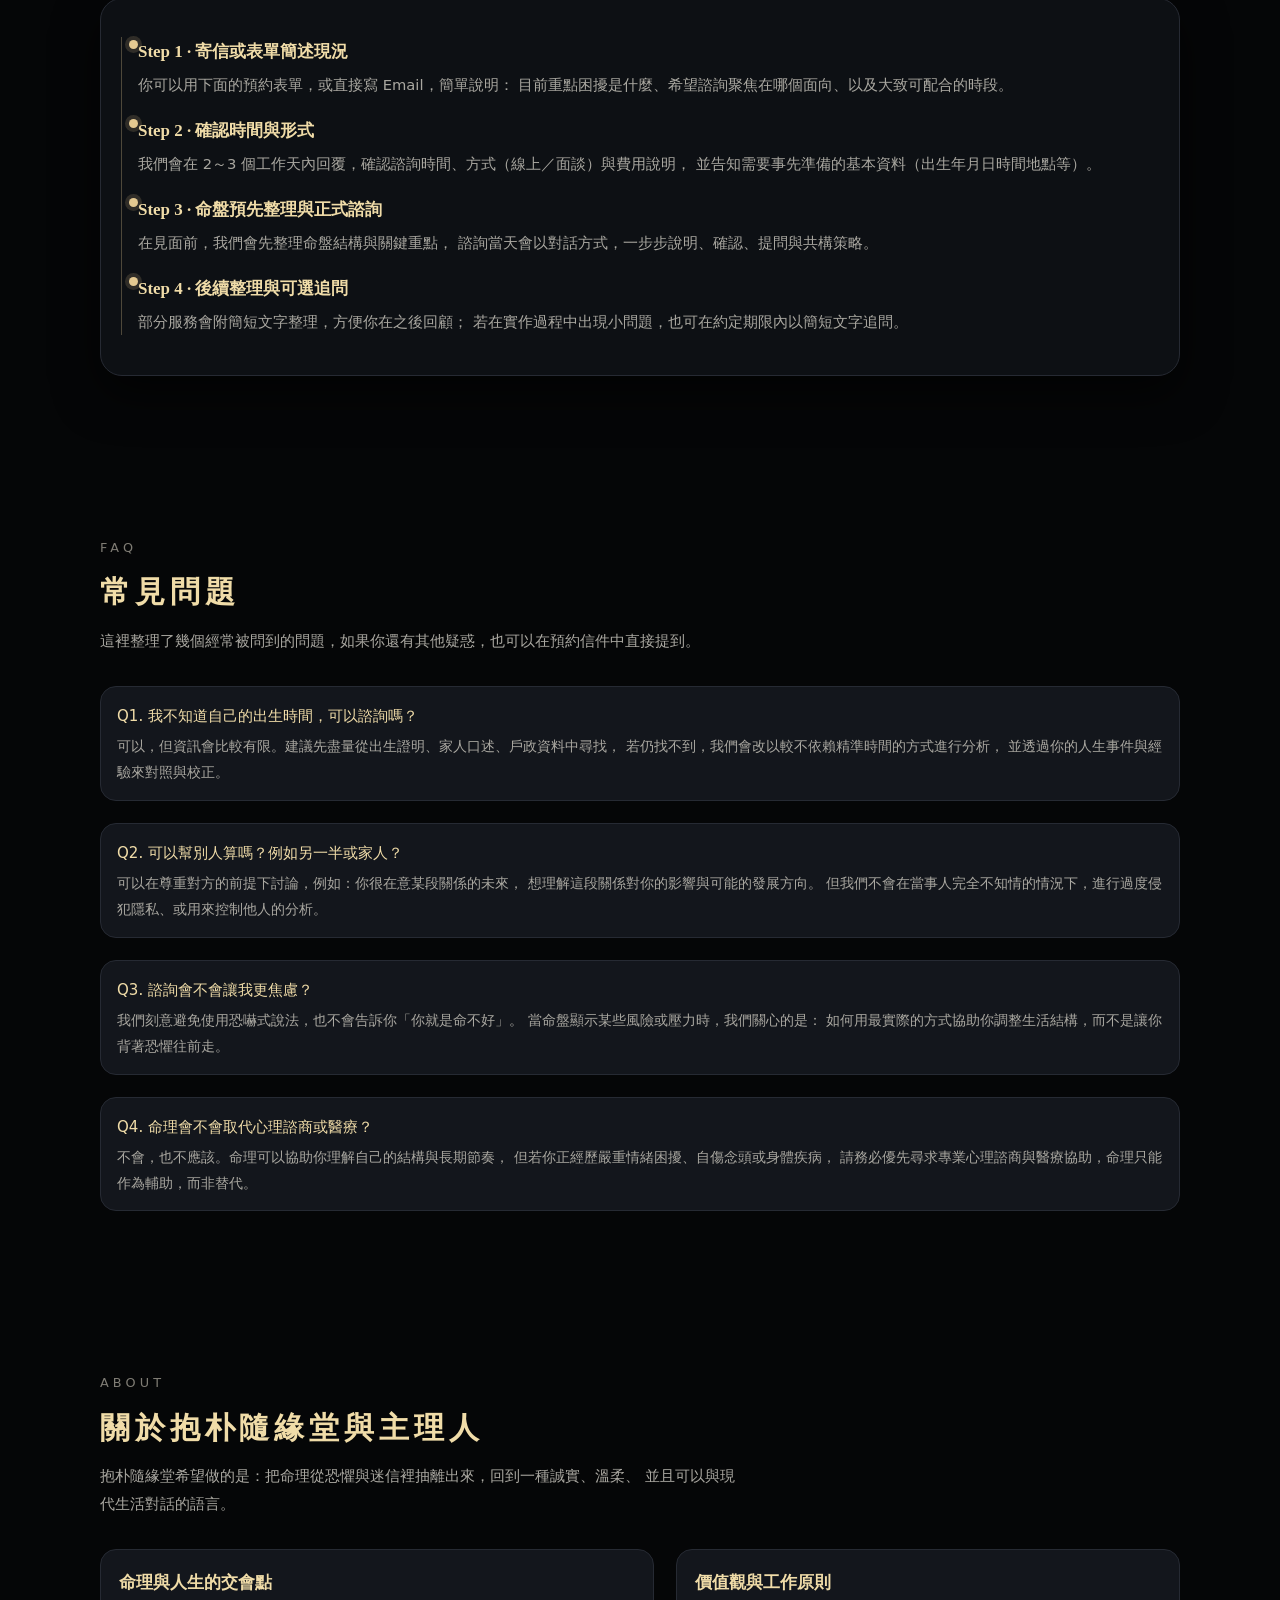
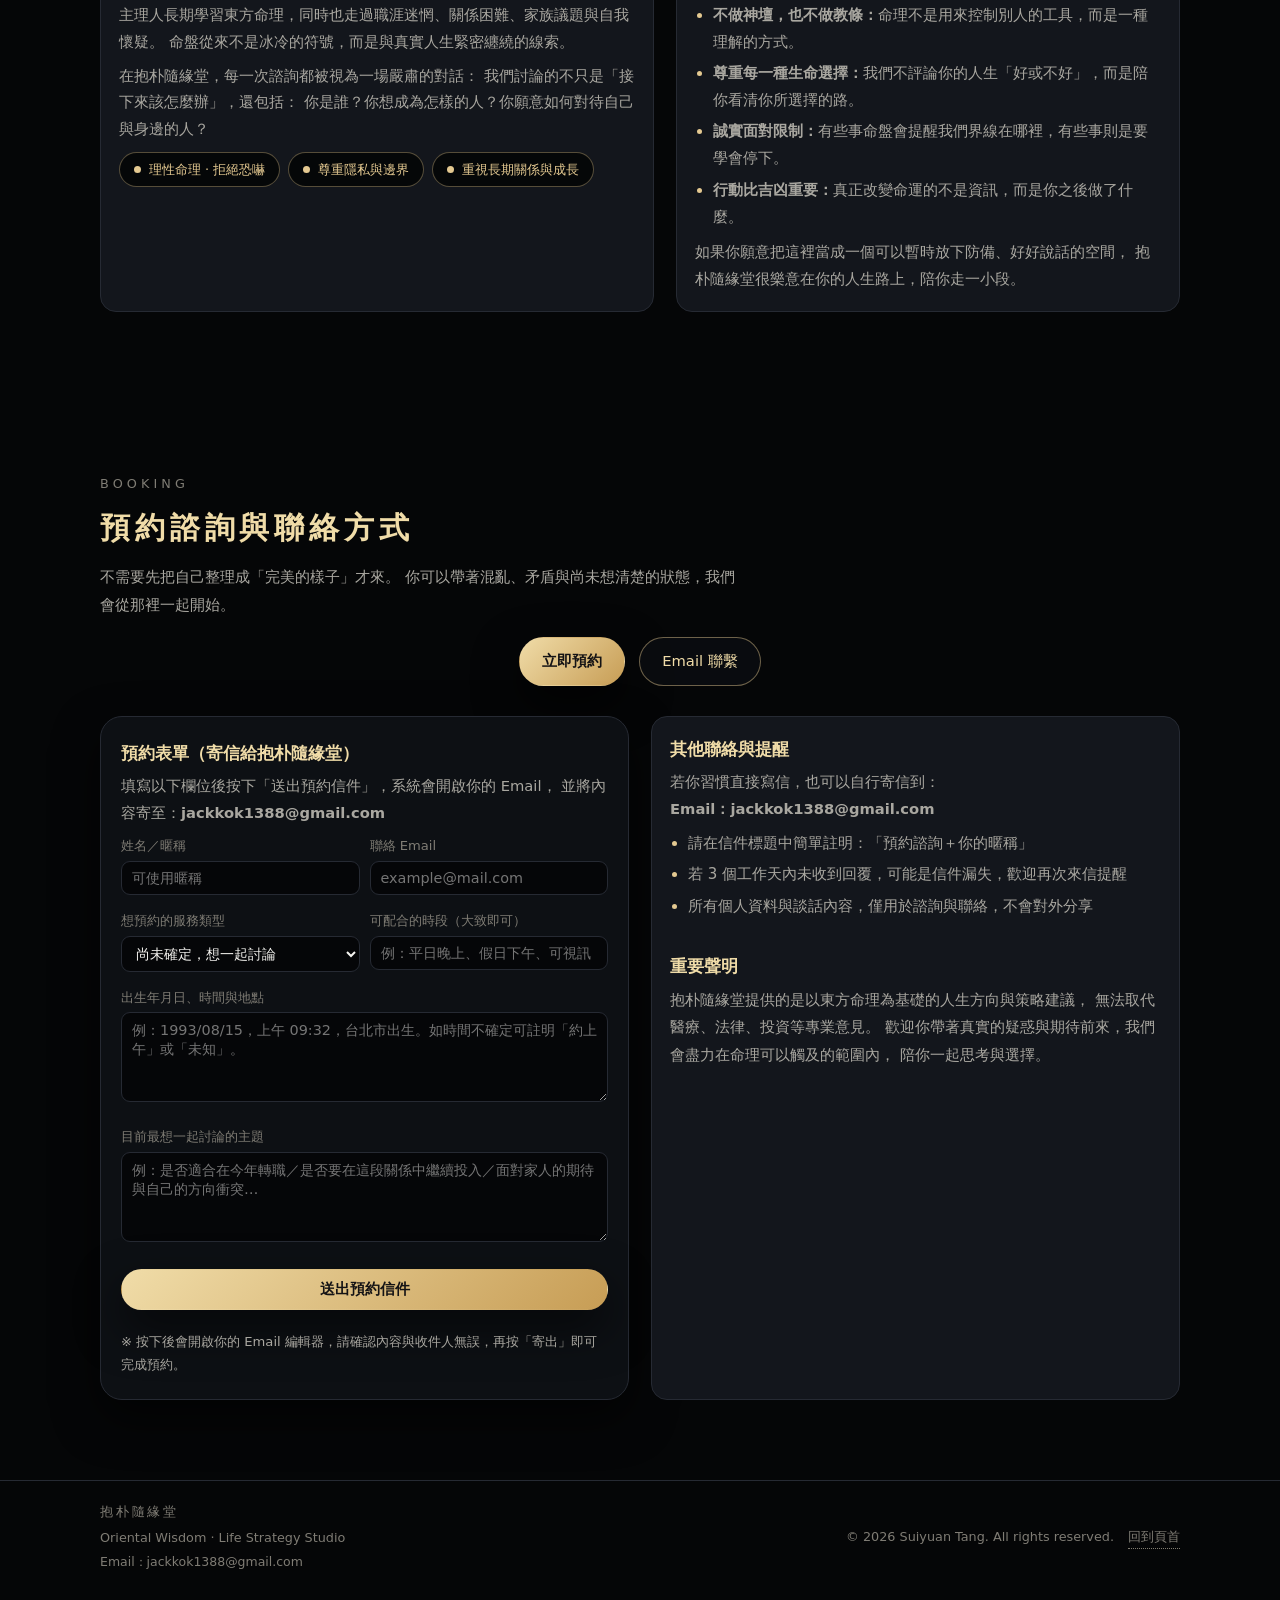
==== commit 56704ab5: "新增風水堪輿收費分頁" ====
--- a/index.html
+++ b/index.html
@@ -685,6 +685,7 @@
       </div>
 
       <div class="pricing-tabs">
+        <button class="tab-btn" type="button" onclick="showPricing(event,'fengshui')">風水堪輿</button>
         <button class="tab-btn" type="button" onclick="showPricing(event,'life')">人生／命盤</button>
         <button class="tab-btn" type="button" onclick="showPricing(event,'career')">事業／決策</button>
         <button class="tab-btn active" type="button" onclick="showPricing(event,'teaching')">命理教學</button>
@@ -692,6 +693,24 @@
       </div>
 
       <div class="pricing-content">
+        <div class="pricing-group" id="fengshui">
+          <div class="price-card">
+            <h3>基本陽宅風水</h3>
+            <p class="muted">居家格局與氣場評估</p>
+            <strong>NT$6,000</strong>
+          </div>
+          <div class="price-card">
+            <h3>深度調整</h3>
+            <p class="muted">依現場狀況提出完整調整方案</p>
+            <strong>NT$12,000 起</strong>
+          </div>
+          <div class="price-card">
+            <h3>陰宅風水</h3>
+            <p class="muted">依個案需求評估</p>
+            <strong>洽詢</strong>
+          </div>
+        </div>
+
         <div class="pricing-group" id="life">
           <div class="price-card">
             <h3>人生結構深度解析（90 分鐘）</h3>
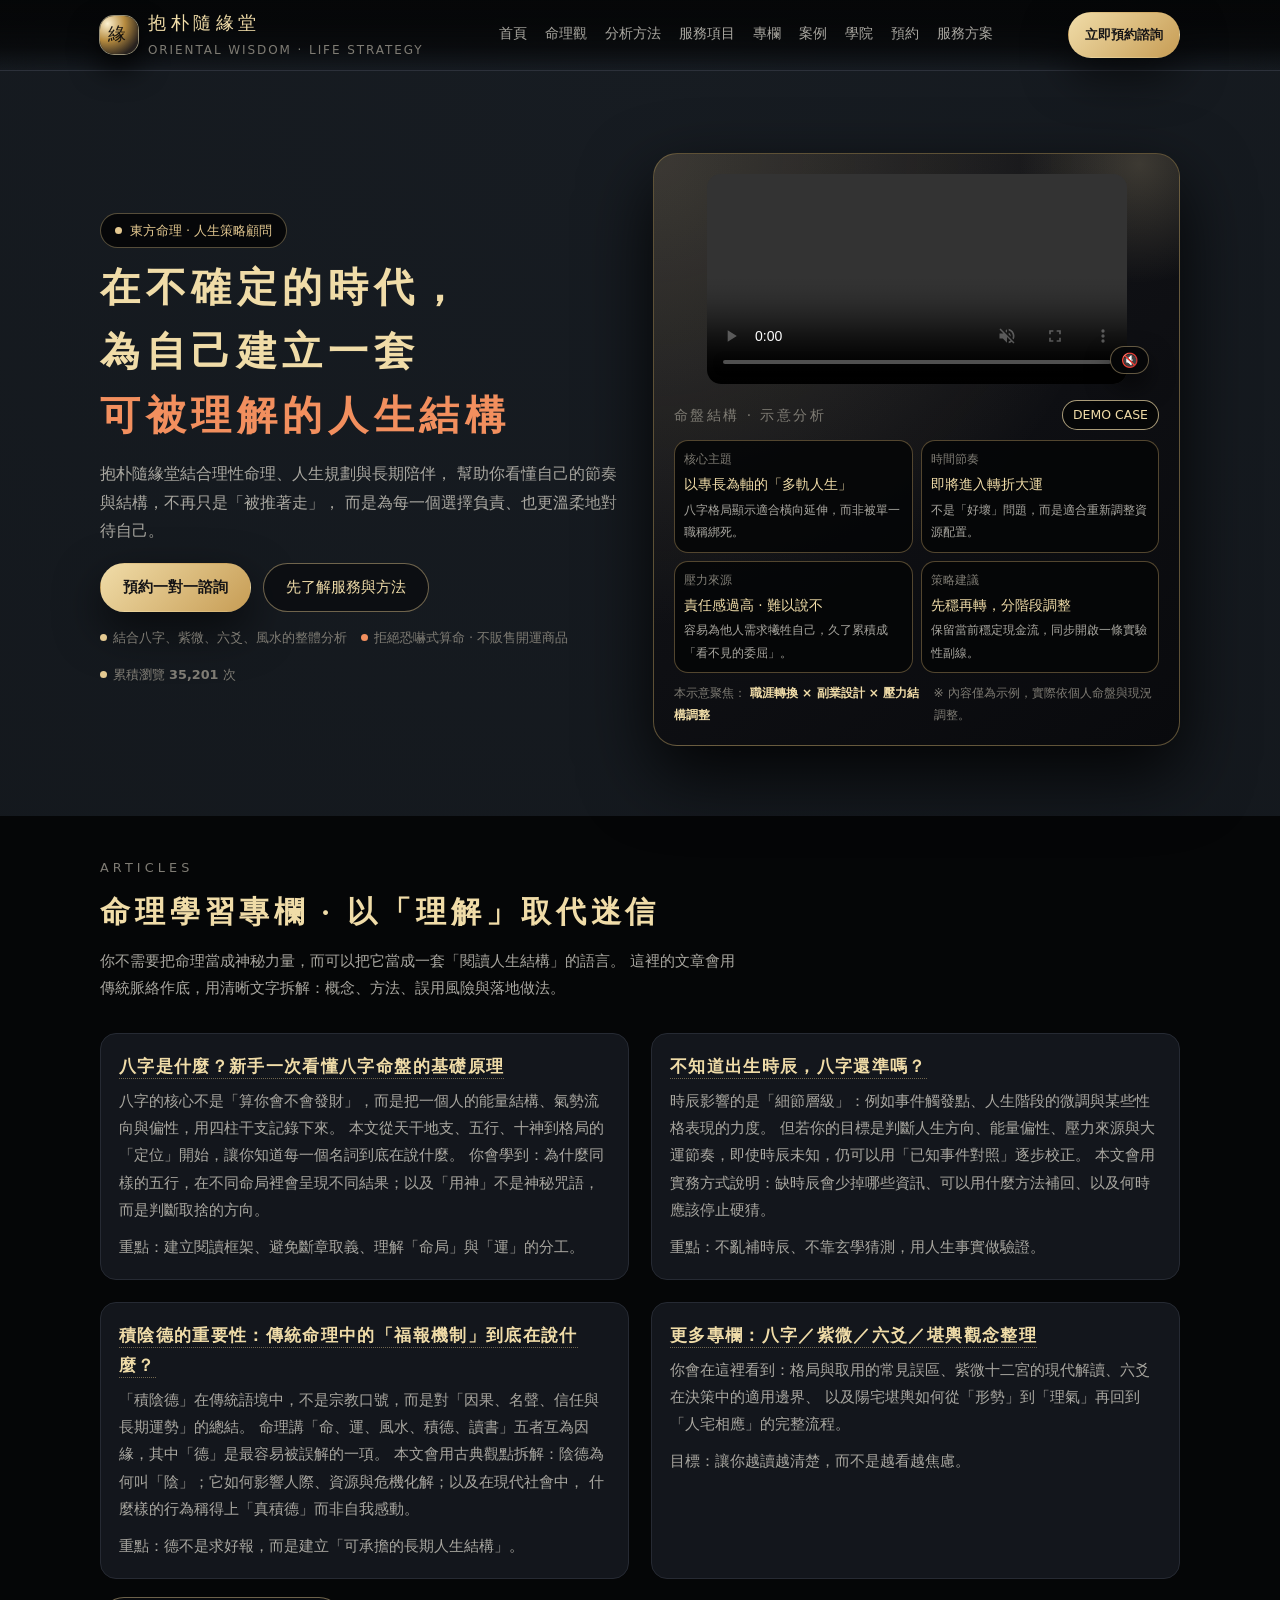
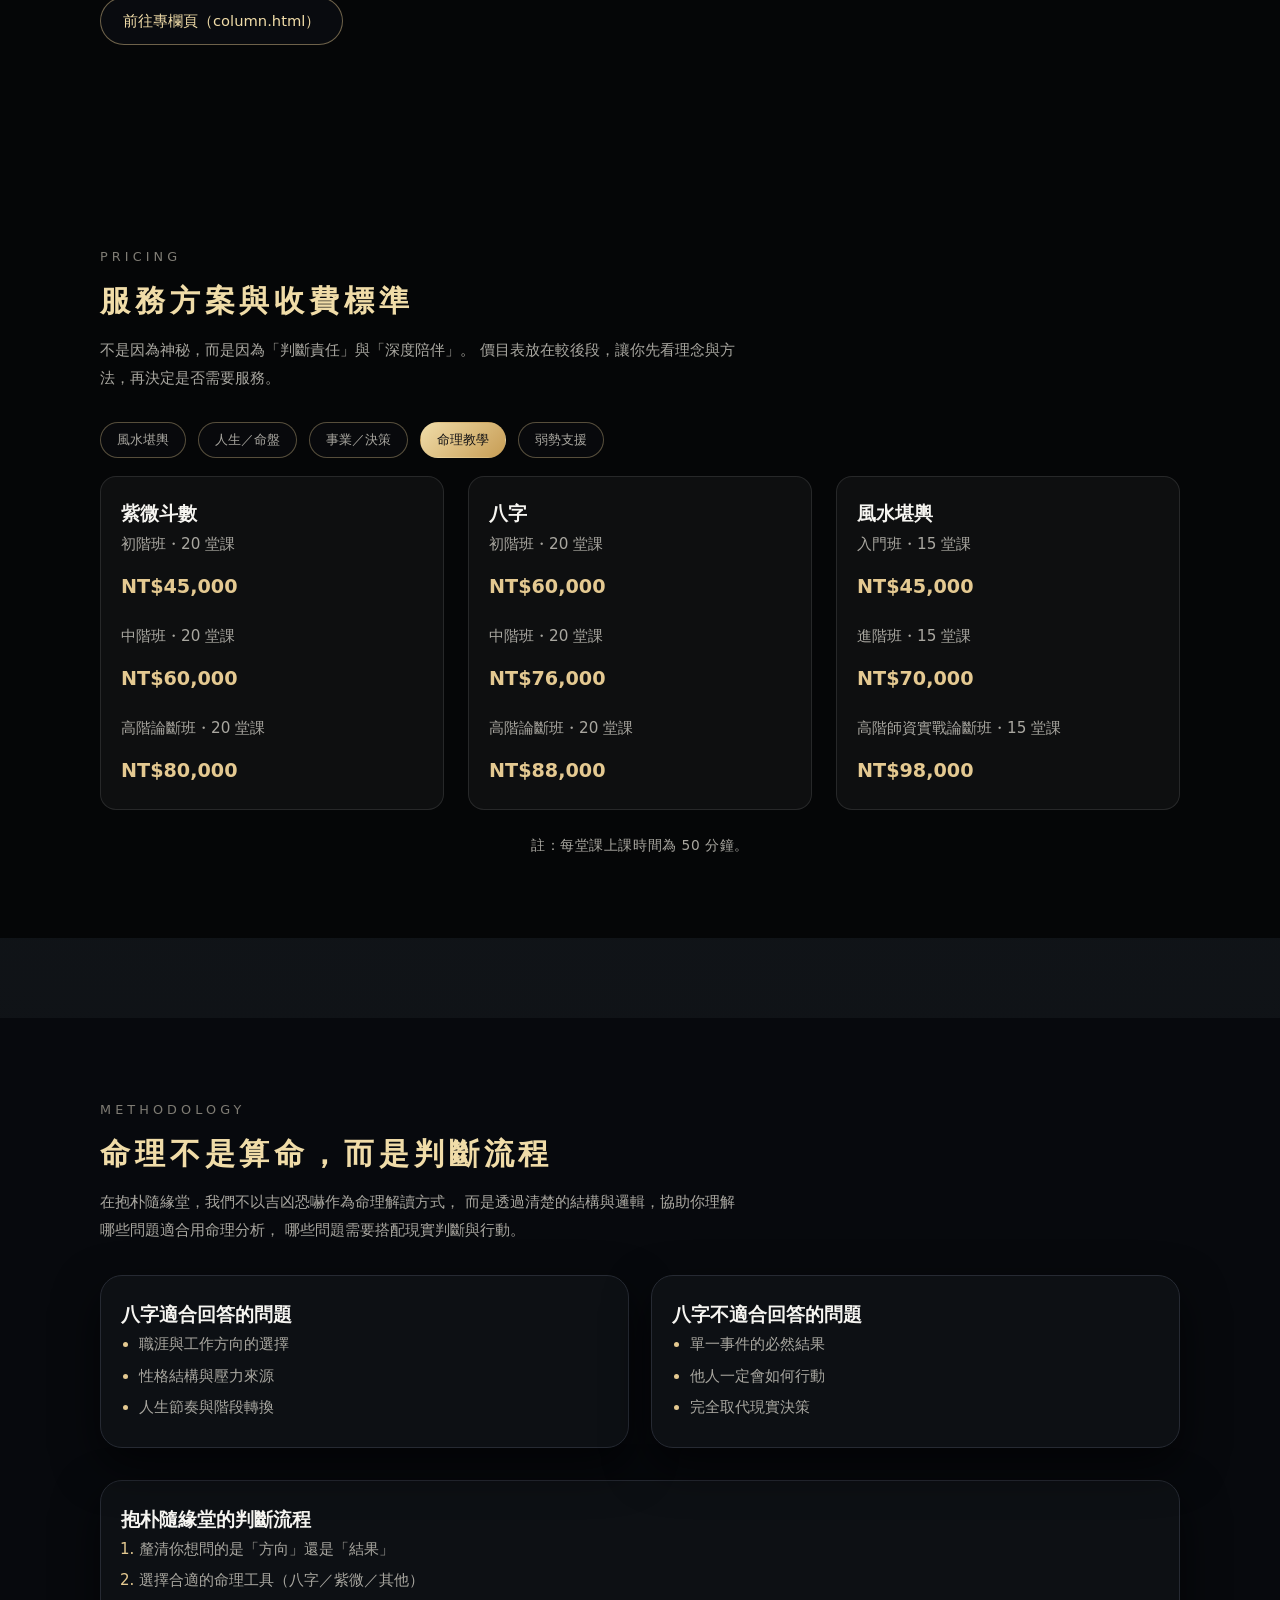
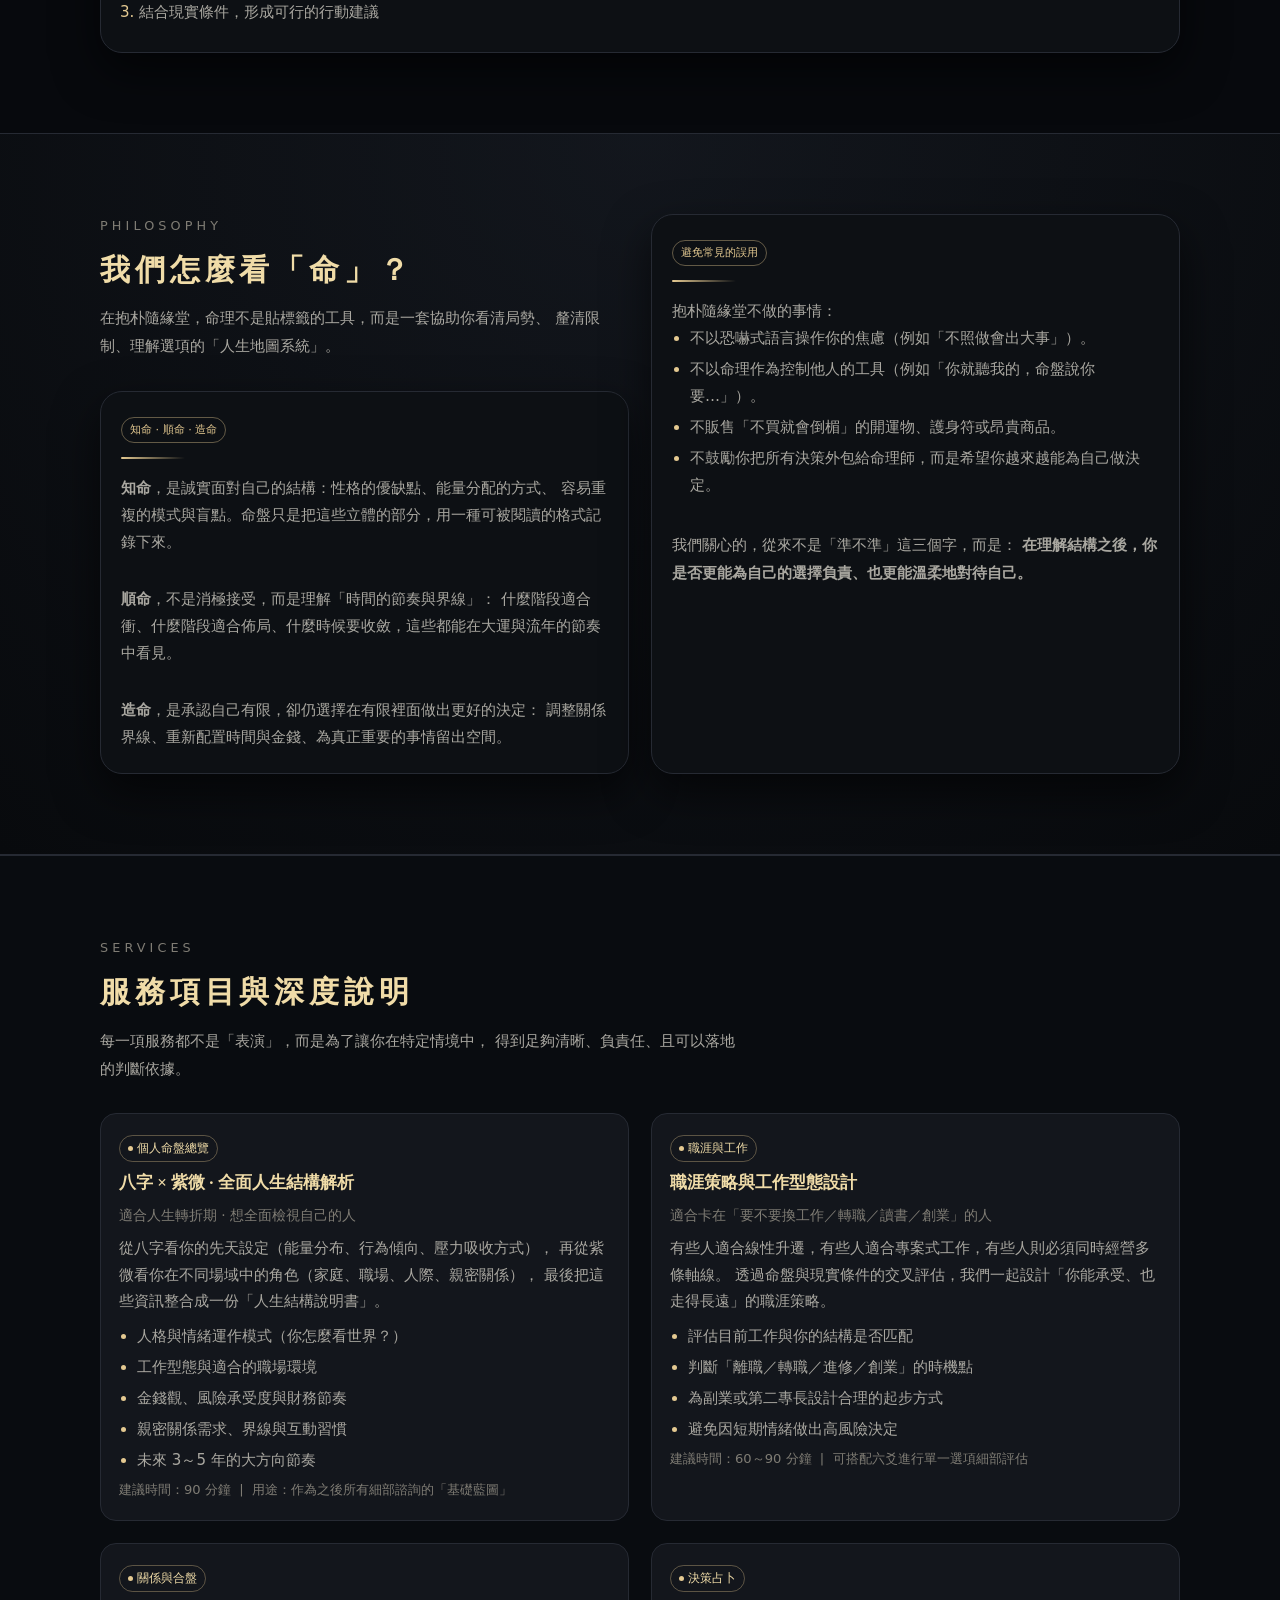
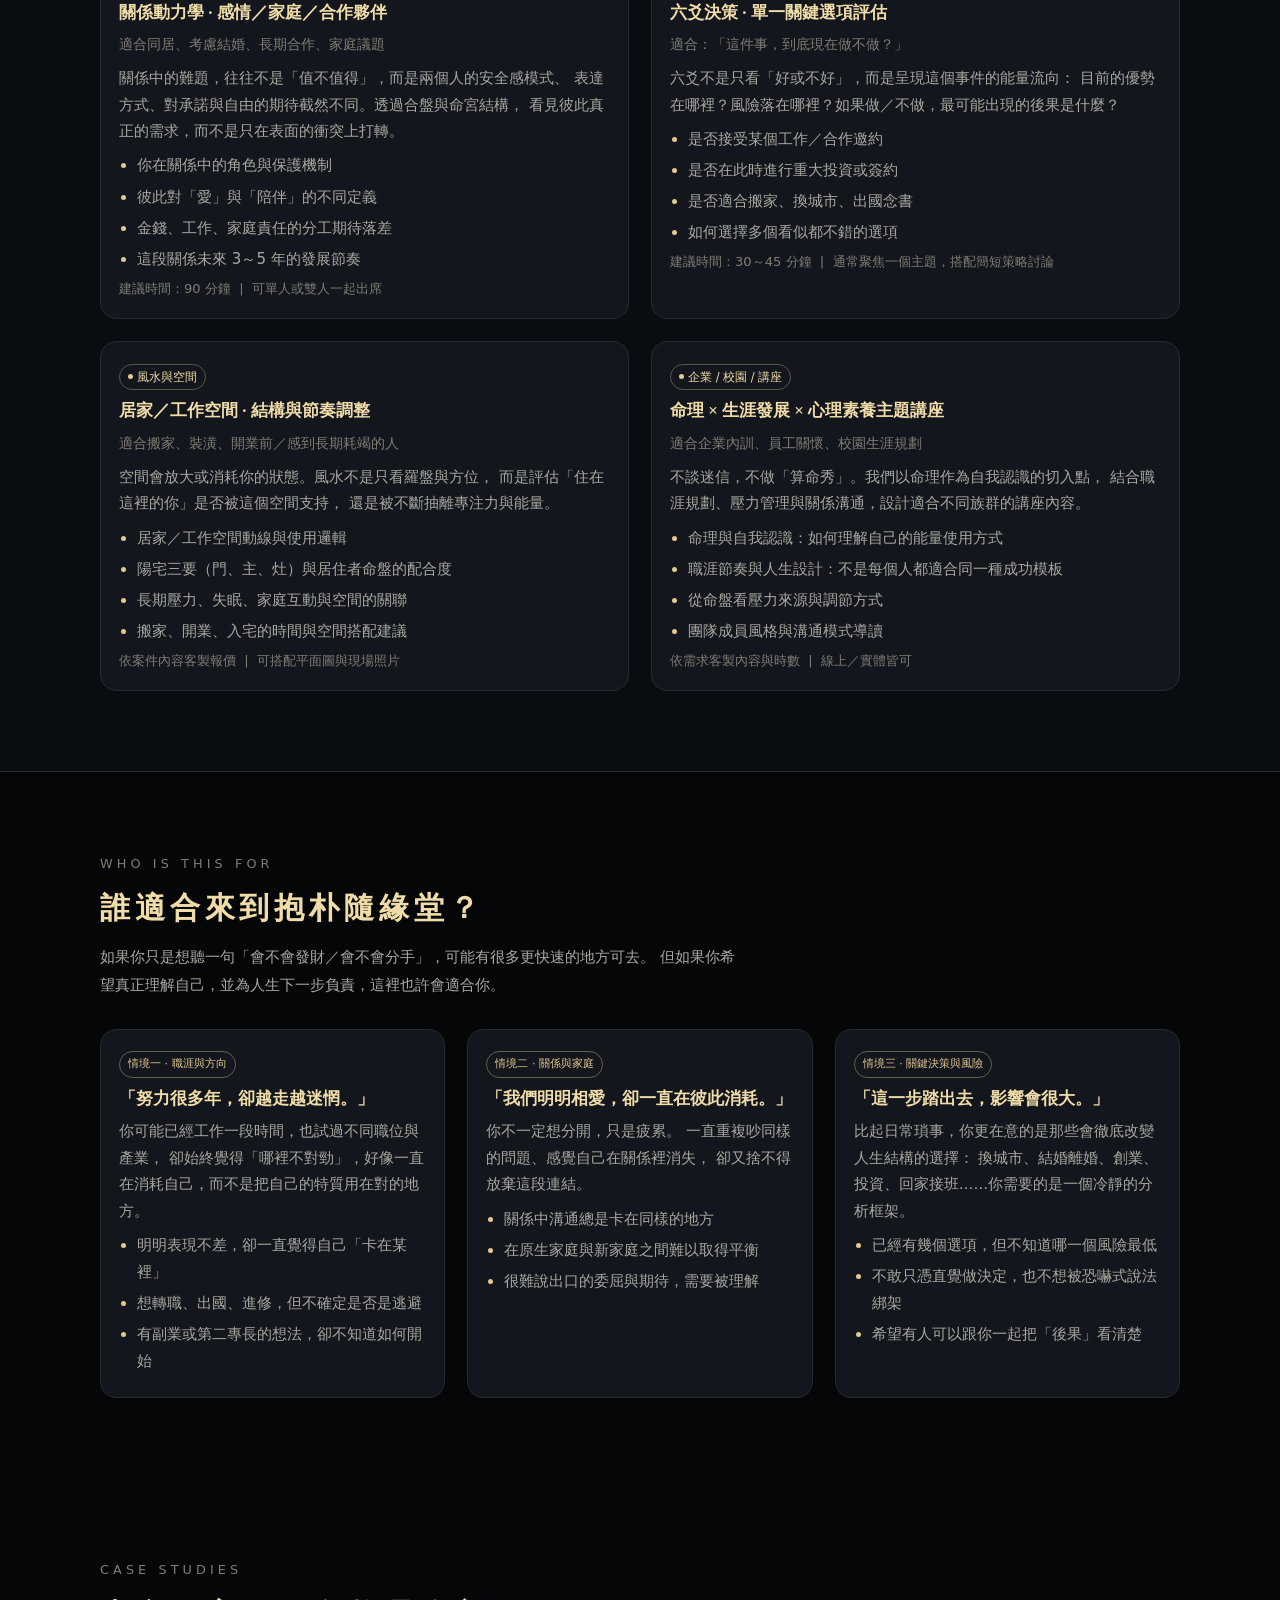
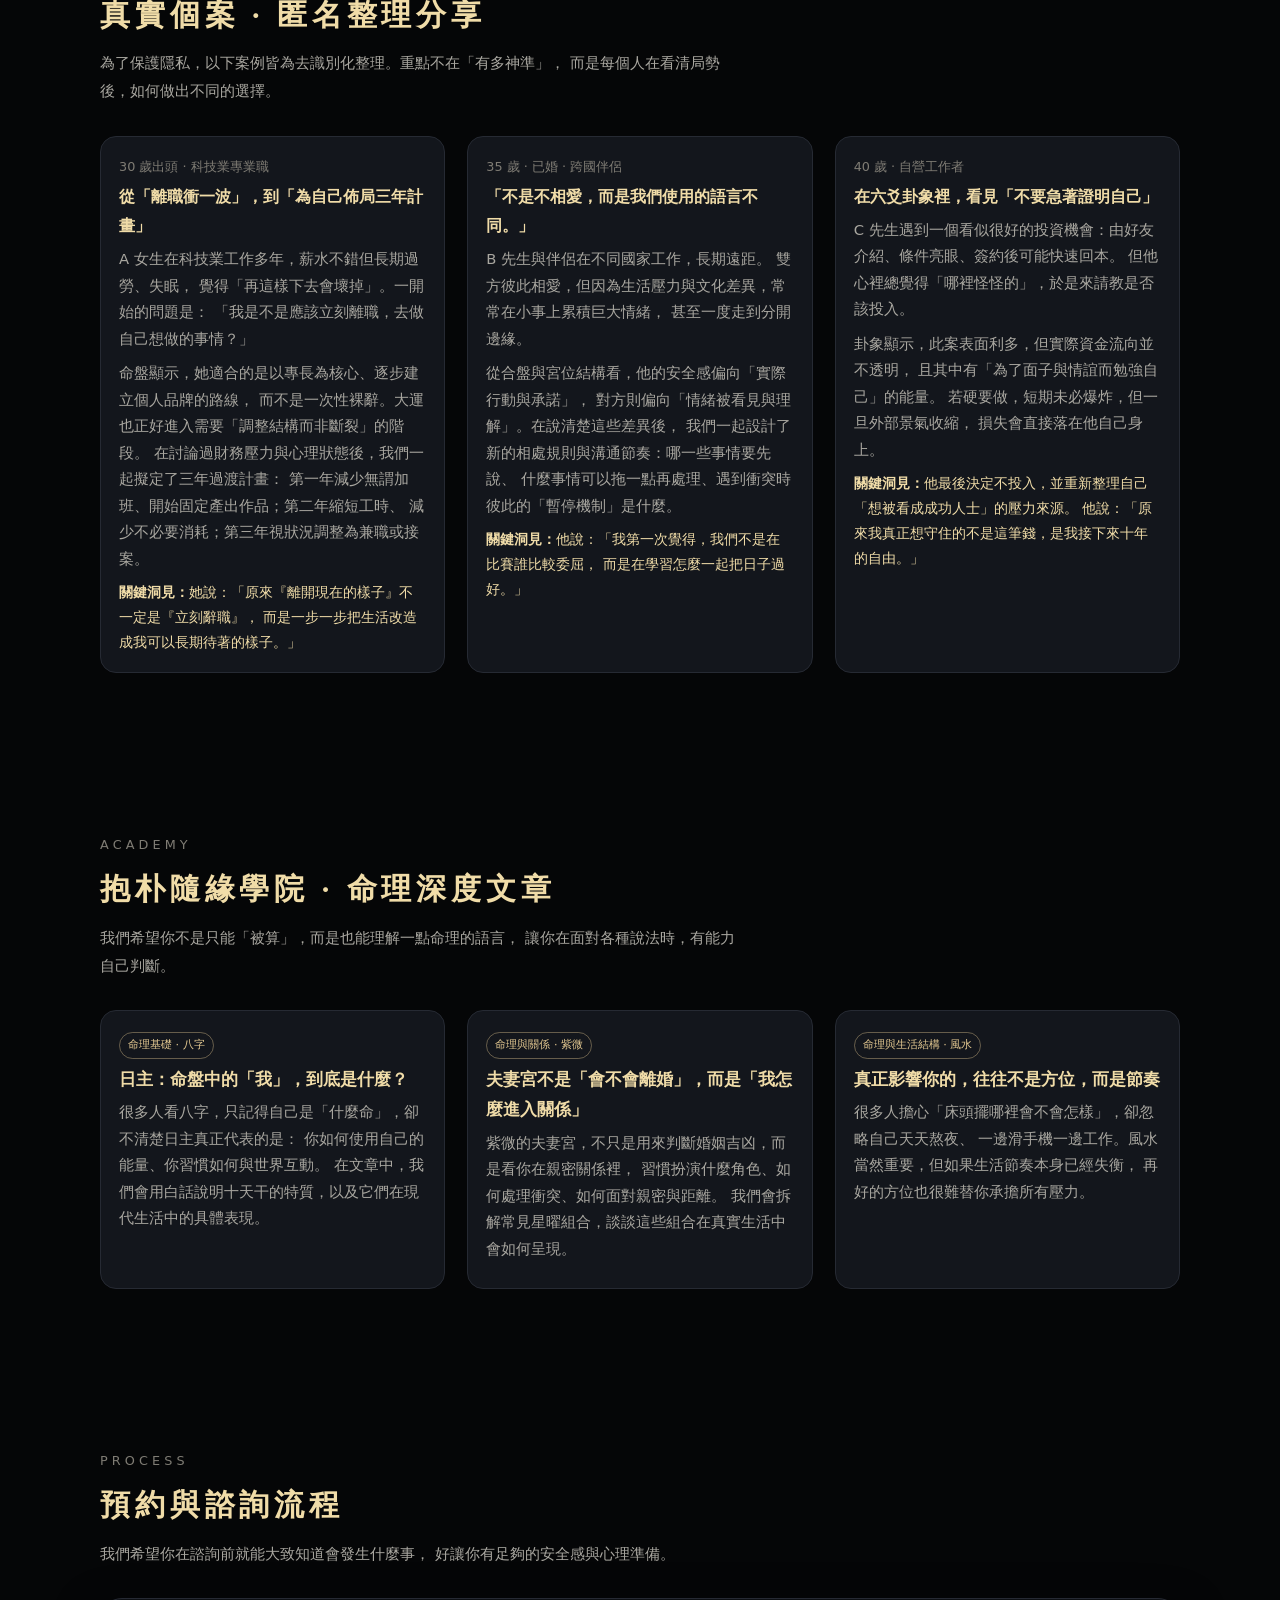
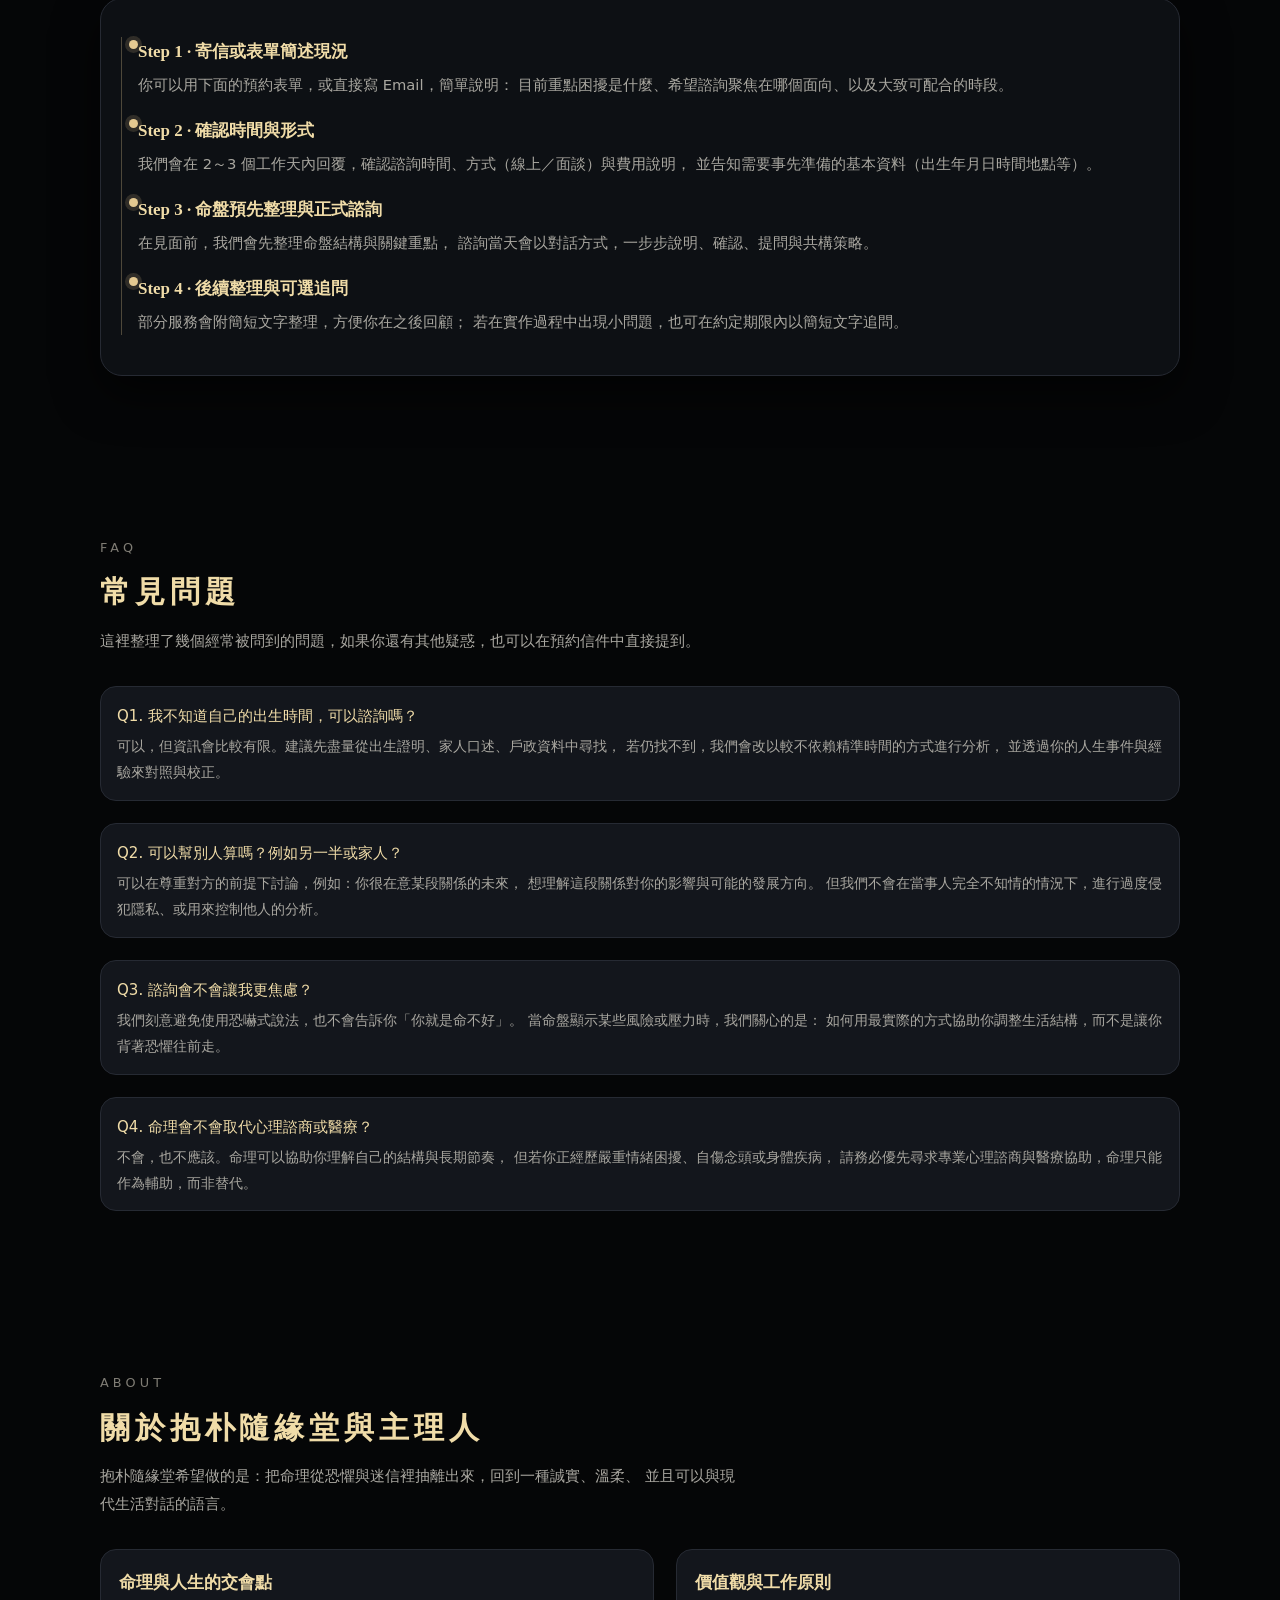
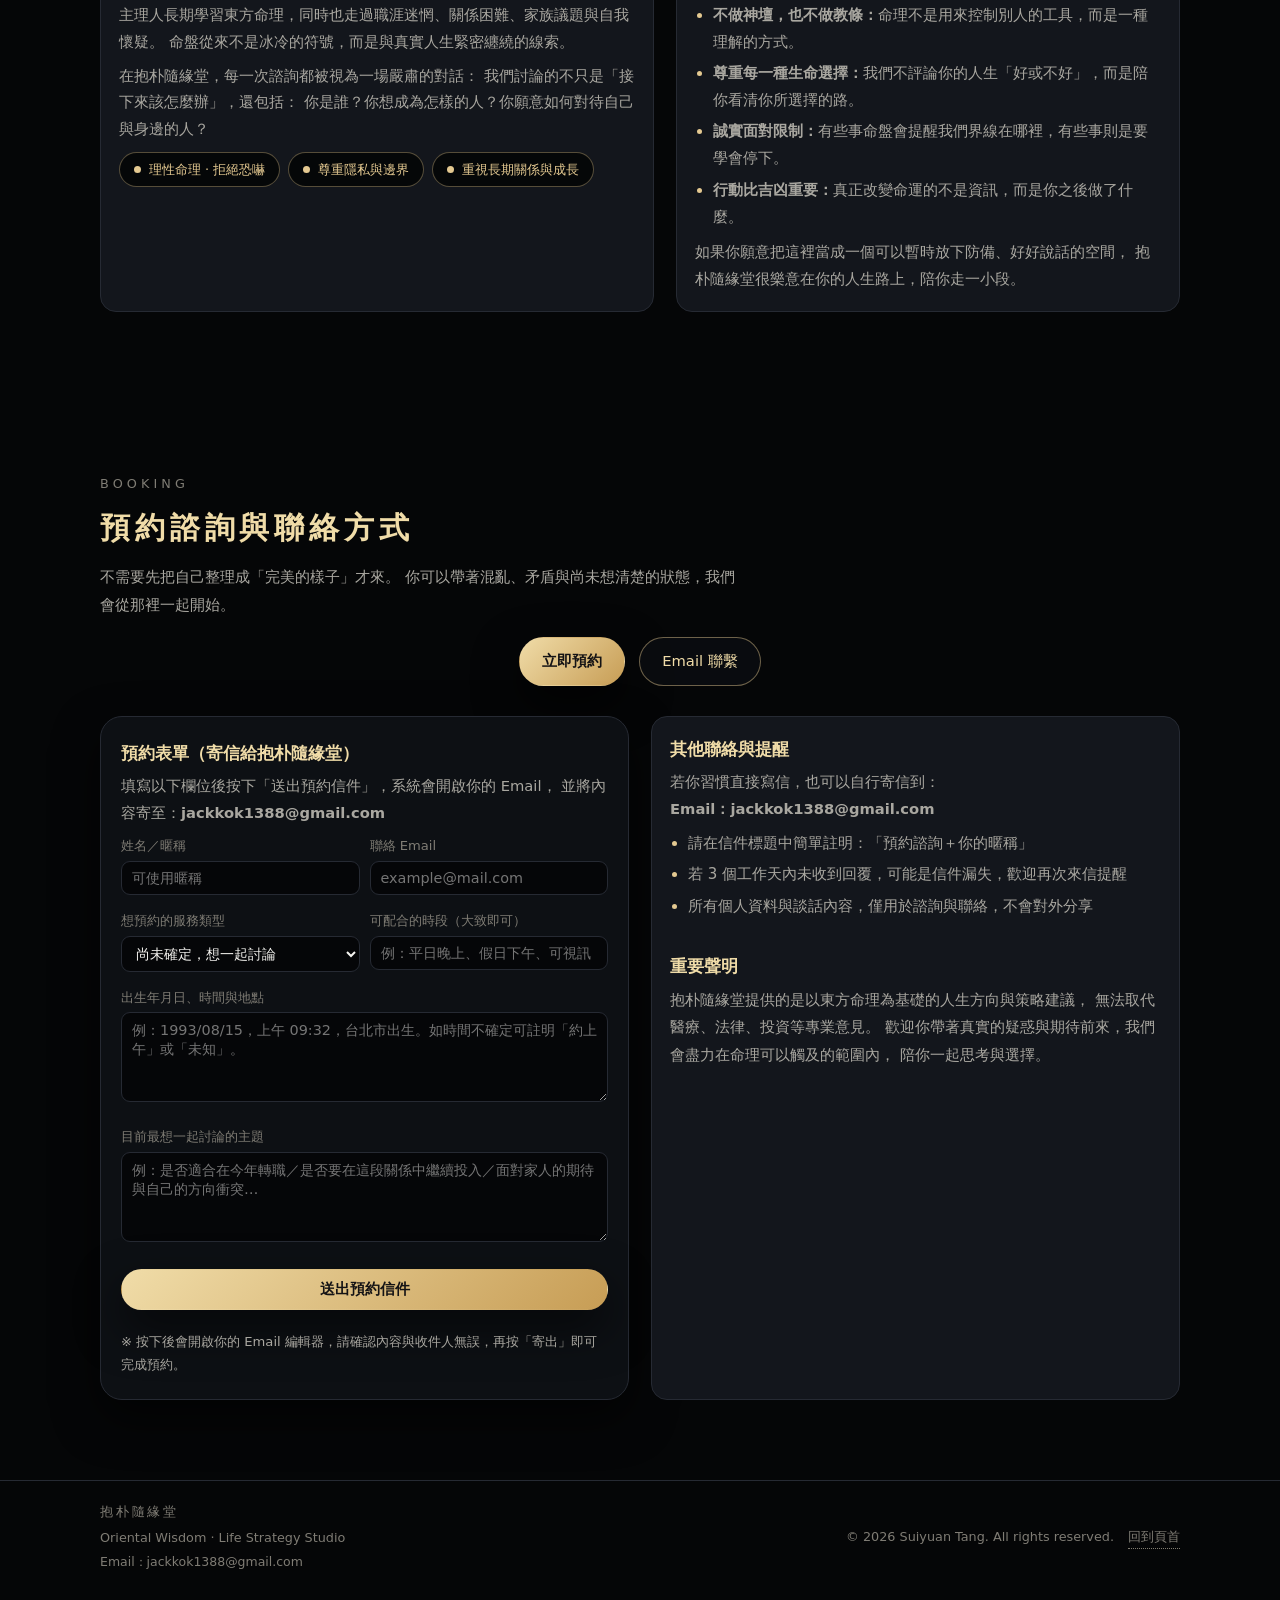
==== commit a310ad28: "選單「命理教學」改為「服務方案」" ====
--- a/index.html
+++ b/index.html
@@ -453,7 +453,7 @@
           <a href="#cases">案例</a>
           <a href="#academy">學院</a>
           <a href="#booking">預約</a>
-          <a href="#pricing">命理教學</a>
+          <a href="#pricing">服務方案</a>
         </div>
 
         <div class="nav-cta">
@@ -483,7 +483,7 @@
         <li><a href="#cases">案例分享</a></li>
         <li><a href="#academy">抱朴隨緣學院</a></li>
         <li><a href="#booking">預約與聯絡</a></li>
-        <li><a href="#pricing">命理教學課程價目</a></li>
+        <li><a href="#pricing">服務方案</a></li>
       </ul>
       <a
         href="mailto:jackkok1388@gmail.com?subject=%E9%9A%A8%E7%B7%A3%E5%A0%82%E9%A0%90%E7%B4%84%E8%AB%AE%E8%A9%A2&body=%E6%82%A8%E5%A5%BD%EF%BC%8C%E6%83%B3%E9%A0%90%E7%B4%84%E9%9A%A8%E7%B7%A3%E5%A0%82%E5%91%BD%E7%90%86%E8%AB%AE%E8%A9%A2%E3%80%82"
